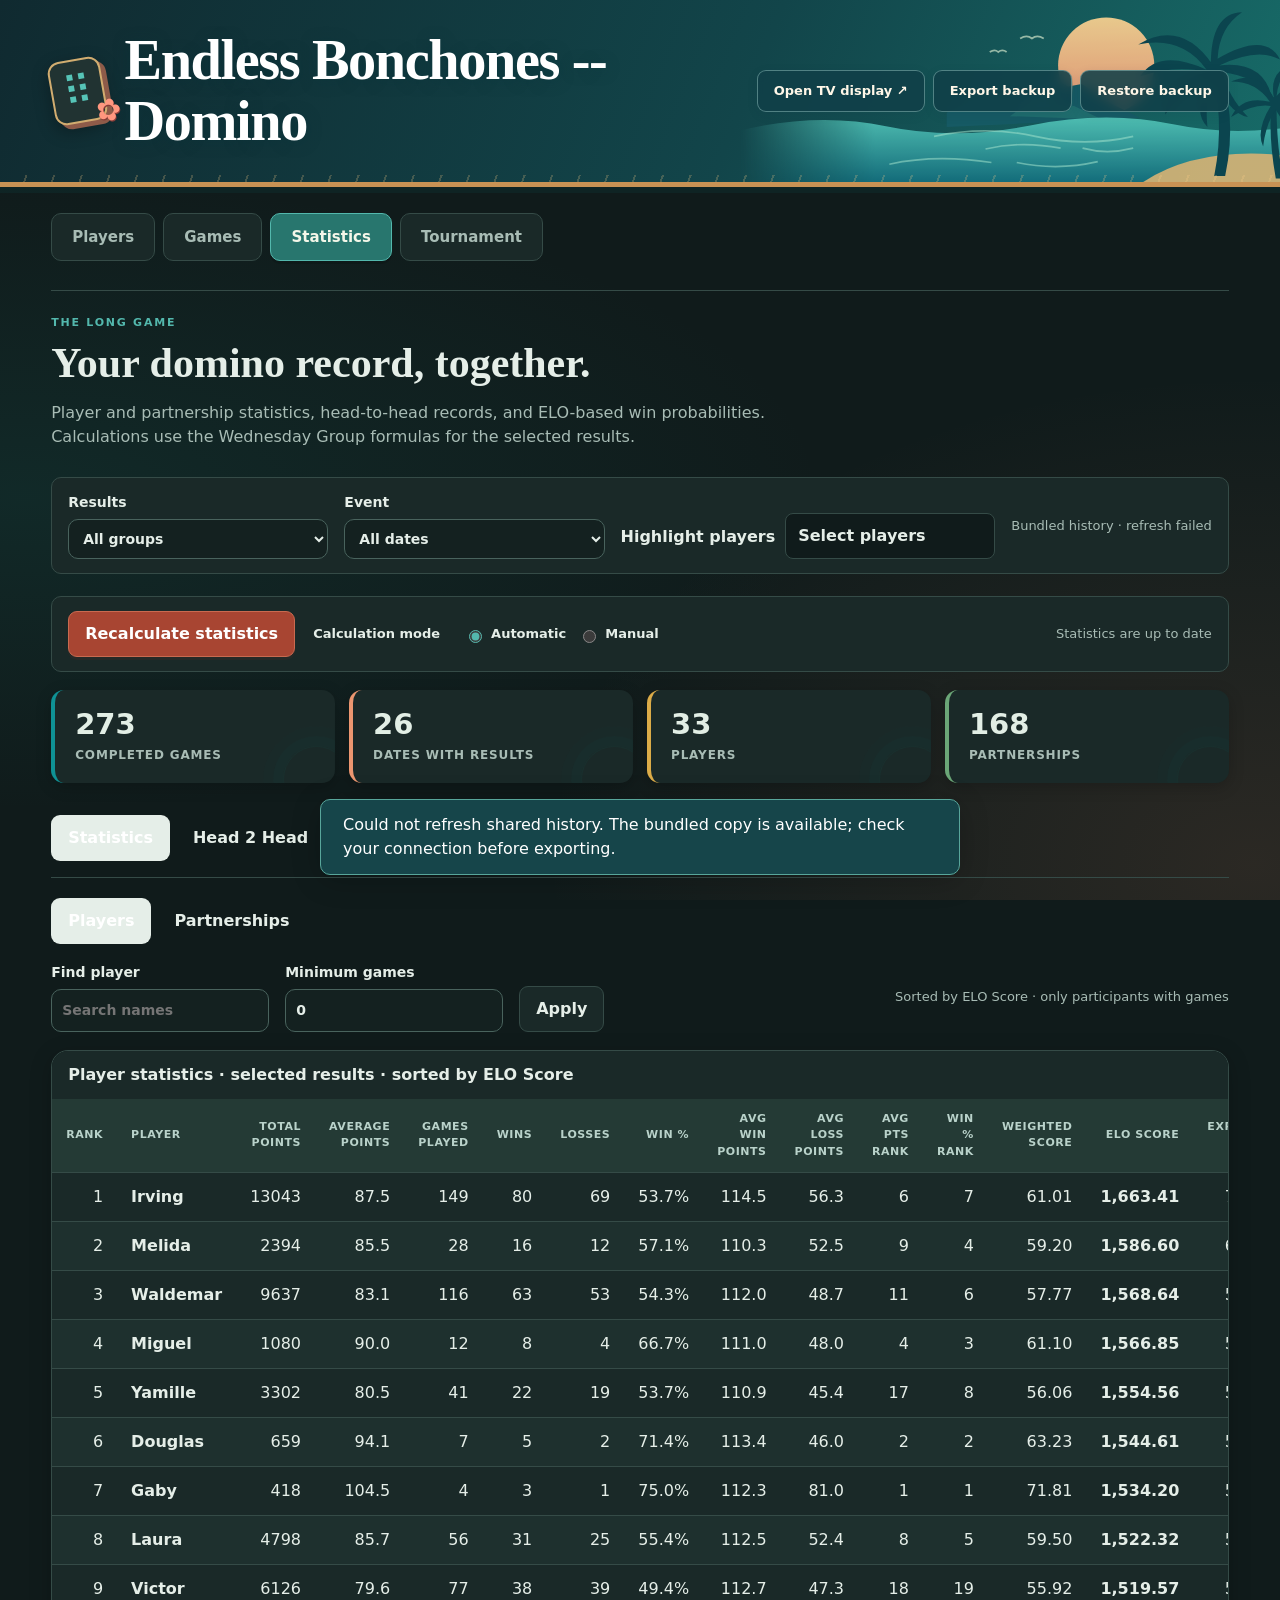
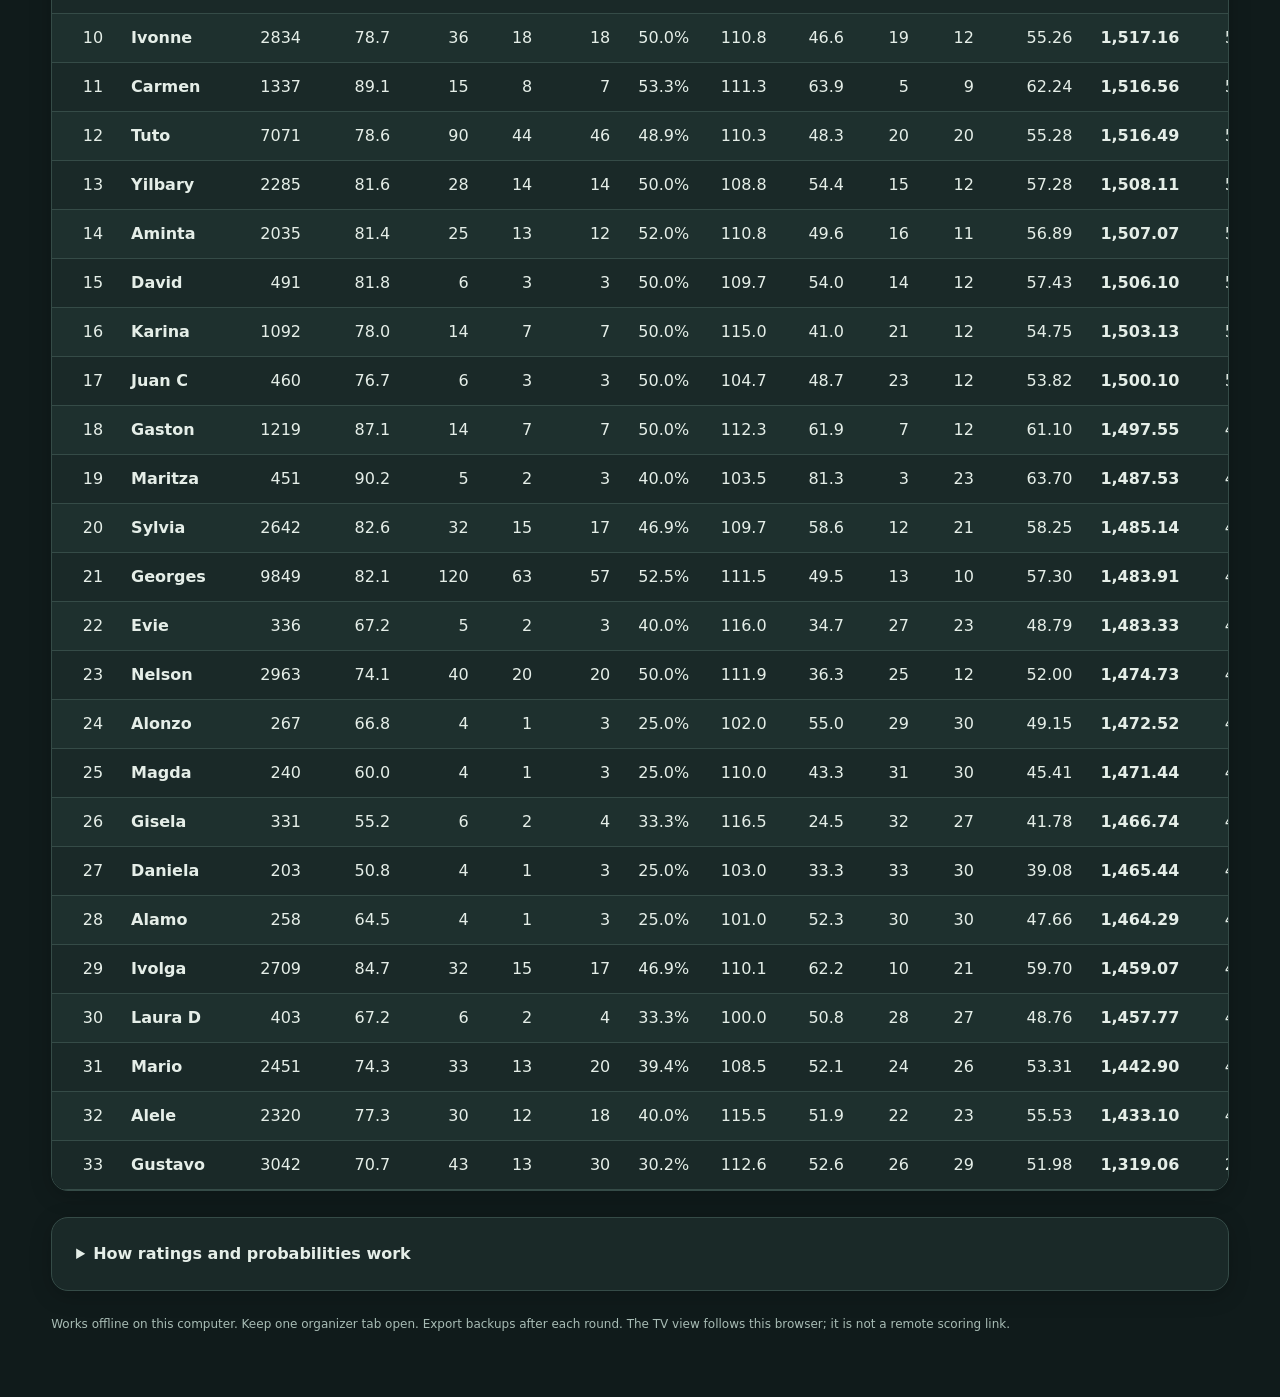
==== statistics.html @ 0bfe575f "Calculate True ELO and update formulas" ====
<!doctype html>
<html lang="en"><head><meta charset="utf-8"><meta name="viewport" content="width=device-width,initial-scale=1"><title>Endless Bonchones -- Domino · Statistics</title>
<style>
:root{--bg:#f5f3ec;--ink:#17352d;--muted:#65756d;--line:#d8dfd6;--card:#fffef9;--green:#216548;--gold:#e5bd64;--red:#a83e30}*{box-sizing:border-box}body{margin:0;background:var(--bg);color:var(--ink);font:16px/1.5 system-ui,Segoe UI,sans-serif}button,input,textarea,select{font:inherit}button{cursor:pointer;border:1px solid var(--line);border-radius:9px;padding:10px 16px;background:var(--card);color:var(--ink);font-weight:650}button:hover{border-color:var(--green);background:#eaf2e9}button:disabled{opacity:.45;cursor:not-allowed}button.primary{background:var(--green);color:white;border-color:var(--green)}button.danger{color:var(--red)}input,textarea,select{padding:10px;border:1px solid #a8b7ac;border-radius:7px;background:white;color:var(--ink)}input:focus,textarea:focus,button:focus-visible{outline:3px solid var(--gold);outline-offset:2px}input[type=number]{width:100px}label{display:block;font-size:14px;font-weight:650}label input,label textarea{display:block;margin-top:6px;width:100%}textarea{min-height:255px;resize:vertical}header{background:var(--ink);color:white;padding:24px 4vw;display:flex;align-items:center;justify-content:space-between;gap:20px}.brand{display:flex;align-items:center;gap:17px}.tile{font-size:38px;border:2px solid #e1e7db;border-radius:8px;line-height:1;padding:8px;transform:rotate(-9deg);color:var(--gold)}h1{font-family:Georgia,serif;font-size:30px;margin:0;line-height:1.15}.eyebrow{text-transform:uppercase;letter-spacing:.16em;font-size:11px;font-weight:700;color:#c2d4c6;margin:0 0 7px}header .sub{font-size:13px;color:#c2d4c6;margin:6px 0 0}.actions{display:flex;gap:8px;flex-wrap:wrap;align-items:center}header button{background:#ffffff12;color:white;border-color:#ffffff35;font-size:13px}.shell{max-width:1460px;margin:auto;padding:26px 4vw 50px}nav{display:flex;gap:6px;border-bottom:1px solid var(--line);padding-bottom:15px;margin-bottom:24px;flex-wrap:wrap}nav button{border:none;background:transparent}nav button.active{background:var(--ink);color:white}.status{font-size:12px;color:var(--muted);margin-left:auto;align-self:center}.stats{display:grid;grid-template-columns:repeat(4,1fr);gap:14px;margin-bottom:24px}.stat{border-top:3px solid var(--green);padding:14px 18px;background:var(--card);border-radius:0 0 9px 9px}.stat b{display:block;font-size:29px;line-height:1.2}.stat span{font-size:12px;color:var(--muted);text-transform:uppercase;letter-spacing:.07em}.layout{display:grid;grid-template-columns:1.25fr 1fr;gap:24px}.panel{background:var(--card);border:1px solid var(--line);padding:24px;border-radius:12px;margin-bottom:18px}h2{font:700 25px Georgia,serif;margin:0 0 10px}h3{font-size:16px;margin:0 0 12px}p{margin:8px 0 14px}.muted{color:var(--muted)}.small{font-size:13px}.notice{border-left:4px solid var(--gold);padding:13px 17px;background:#fbf2d9;border-radius:0 7px 7px 0;margin:14px 0}.fieldrow{display:flex;gap:15px;margin:16px 0}.fieldrow>*{flex:1}.grid{display:grid;grid-template-columns:repeat(3,minmax(0,1fr));gap:15px}.match{background:var(--card);border:1px solid var(--line);border-radius:12px;padding:19px}.match.done{border-top:3px solid var(--green)}.match-head{display:flex;justify-content:space-between;align-items:center;font-size:12px;text-transform:uppercase;letter-spacing:.05em;margin-bottom:16px;color:var(--muted)}.pill{border-radius:20px;padding:3px 8px;font-size:11px;background:#e9efdf;color:var(--green);font-weight:700}.team-row{display:grid;grid-template-columns:1fr 83px;gap:10px;align-items:center;margin:10px 0}.team-row input{width:83px;min-width:0;font-size:21px;text-align:center;font-weight:750}.team-row strong{font-size:16px}.match button{width:100%;margin-top:10px;padding:8px}.versus{color:var(--muted);font-size:11px;letter-spacing:.12em}.roundnav{display:flex;gap:8px;margin:0 0 18px}.roundnav button.active{background:var(--ink);color:white}.sectionbar{display:flex;gap:16px;align-items:center;justify-content:space-between;margin:22px 0 15px}.sectionbar h2{margin:0}.table-wrap{overflow:auto;border:1px solid var(--line);border-radius:10px;background:var(--card)}table{border-collapse:collapse;width:100%;font-variant-numeric:tabular-nums}th,td{padding:12px 14px;text-align:right;border-bottom:1px solid var(--line)}th{font-size:11px;text-transform:uppercase;letter-spacing:.05em;color:var(--muted);background:#eef1e8}th:nth-child(2),td:nth-child(2){text-align:left}td:nth-child(2){font-weight:650}tr.top td:first-child{color:var(--green);font-weight:800}tr.cut td{border-bottom:3px solid var(--gold)}.rank{display:inline-block;min-width:27px;text-align:center}ol,ul{padding-left:23px}.rules li{margin-bottom:10px}.foot{font-size:12px;color:var(--muted);margin-top:24px}.empty{padding:35px;text-align:center;border:1px dashed #a8b7ac;border-radius:12px}.bracket{display:grid;grid-template-columns:1fr 50px 1fr;align-items:center;gap:16px}.connector{font-size:30px;text-align:center;color:var(--green)}.champion{background:var(--ink);color:white;padding:24px;border-radius:10px;margin-top:16px}.champion .eyebrow{color:var(--gold)}#toast{position:fixed;bottom:25px;left:50%;transform:translateX(-50%);z-index:100;max-width:90vw;padding:13px 22px;background:var(--ink);color:white;border-radius:10px;box-shadow:0 5px 30px #0003}#toast:empty{display:none}dialog{border:1px solid var(--line);border-radius:15px;max-width:520px;padding:28px;background:var(--card);color:var(--ink)}dialog::backdrop{background:#10231dc9}.tv{background:#102d24;color:#f2f5e9}.tv header{background:#0a231c;padding:20px 3vw}.tv .shell{max-width:none;padding:20px 3vw}.tv .stats{margin-bottom:17px}.tv .stat,.tv .panel,.tv .match,.tv .table-wrap{background:#193c30;color:#f2f5e9;border-color:#3a5848}.tv .muted,.tv .stat span,.tv .match-head,.tv .foot{color:#b5c9b8}.tv th{background:#214333;color:#c8d9c7}.tv td{border-color:#365340;padding:9px 12px}.tv tr.top td:first-child{color:var(--gold)}.tv th{padding:9px 12px}.tv .tv-grid{display:grid;grid-template-columns:1.18fr 1fr;gap:25px}.tv .tv-board td{font-size:20px}.tv .tv-board th{font-size:11px}.tv .tv-board td:nth-child(2){font-size:21px}.tv .team-row{grid-template-columns:1fr 60px}.tv .tv-score{font-size:27px;text-align:right;color:var(--gold)}.tv .grid{grid-template-columns:repeat(2,minmax(0,1fr))}.tv .sectionbar h2{font-size:24px}.tv .match{padding:15px}.tv .match-head{margin-bottom:10px}.tv .pill{background:#34523a;color:#e5ebce}.tv .notice{background:#52451f;color:#fff0cc}.tv .roundnav button.active{background:var(--gold);color:var(--ink)}.tv-bye{margin:14px 0;font-size:14px;color:#c3d1bc}.tv .champion{border:1px solid var(--gold)}.print-only{display:none}
.tv nav{display:none}.tv .bracket{grid-template-columns:1fr 24px 1fr;gap:10px}@media(max-height:850px){.tv header{padding:12px 3vw}.tv h1{font-size:26px}.tv header .sub{display:none}.tv .shell{padding-top:10px}.tv .stat{padding:9px 14px}.tv .stat b{font-size:23px}.tv .stats{margin-bottom:8px}.tv .sectionbar{margin:10px 0}.tv .sectionbar h2{font-size:22px}.tv .tv-board td{padding:6px 10px;font-size:17px}.tv .tv-board td:nth-child(2){font-size:17px}.tv .team-row{margin:5px 0;grid-template-columns:1fr 44px}.tv .team-row strong{font-size:14px;line-height:1.3}.tv .match-head{font-size:10px;margin-bottom:7px}.tv .match{padding:12px}.tv .tv-score{font-size:22px}.tv .champion{padding:14px;margin-top:10px}.tv .champion h2{font-size:21px}.tv .champion p{margin-bottom:0}.tv .foot{margin-top:10px}}@media(max-width:1000px){.grid{grid-template-columns:repeat(2,minmax(0,1fr))}.layout{grid-template-columns:1fr}.tv .tv-grid{grid-template-columns:1fr}.tv .tv-board td{font-size:17px}}@media(max-width:600px){header{align-items:flex-start;flex-direction:column}h1{font-size:26px}.shell{padding:20px 16px}.grid,.stats{grid-template-columns:repeat(2,minmax(0,1fr))}.grid{grid-template-columns:1fr}.stat{padding:10px}.stat b{font-size:24px}.panel{padding:18px}.bracket{grid-template-columns:1fr}.connector{transform:rotate(90deg)}.fieldrow{flex-direction:column}.status{width:100%;margin:5px 0}th,td{padding:9px 7px;font-size:13px}}
@media print{@page{size:letter;margin:.5in}body{background:white;color:black;font-size:10pt}header{background:white;color:black;padding:0 0 12px;border-bottom:1px solid #aaa}header .actions,nav,.no-print,.roundnav,button,.stats,#toast,.status{display:none!important}.shell{padding:14px 0}.panel,.match,.table-wrap{border-color:#aaa;background:white;border-radius:0;padding:12px}.grid{grid-template-columns:repeat(2,1fr)}.match,.panel{break-inside:avoid}.round-print{break-before:page}.round-print:first-child{break-before:auto}.team-row input{border:0;font-size:15pt}h2{font-size:18pt}.eyebrow,header .sub{color:#333}.tile{display:none}.layout{display:block}.print-only{display:block}.foot{font-size:8pt}.notice{background:white;border-color:#999}.bracket{grid-template-columns:1fr 25px 1fr}.champion{color:black;background:white;border:1px solid #aaa}th{background:#eee}th,td{padding:7px}#main> .panel{margin:0}.rules li{margin-bottom:8px}}
/* Self-contained island palette and original vector scenery. */
:root{--bg:#faf2df;--ink:#153f45;--muted:#526f6d;--line:#dfdfc8;--card:#fffdf5;--green:#087d80;--gold:#ffc467;--red:#b24035}
body{background-color:var(--bg);background-image:radial-gradient(ellipse at 2% 55%,#cdebe580,transparent 45%),radial-gradient(ellipse at 98% 96%,#f4b88f50,transparent 40%);background-attachment:fixed}
header{position:relative;isolation:isolate;overflow:hidden;background:linear-gradient(112deg,#103f49 0%,#11676f 58%,#1e9593 100%);border-bottom:5px solid #f0b66c;box-shadow:0 6px 0 #087d8018;padding-top:30px;padding-bottom:30px}
header:after{content:"";position:absolute;bottom:0;left:0;right:0;height:7px;background:repeating-linear-gradient(110deg,transparent 0 24px,#ffcf8838 24px 26px);z-index:-1}
.island-art{position:absolute;width:540px;height:100%;right:0;top:0;z-index:-1;pointer-events:none;opacity:.9;mask-image:linear-gradient(to right,transparent,#000 25%)}
.brand{gap:20px}.brand h1{font-family:Georgia,serif;letter-spacing:-.025em;text-shadow:0 2px 15px #06323966;font-size:35px}.brand .eyebrow{color:#ffdc97;letter-spacing:.22em;font-size:10px}.brand .sub{color:#d5f2e7}
.tile{position:relative;color:#087d80;border-color:#ffecd1;background:#fff5d9;box-shadow:5px 5px 0 #ef9767,0 6px 18px #092c4330;font-size:40px;padding:10px;border-radius:12px;transform:rotate(-10deg)}
.tile:after{content:"✿";position:absolute;right:-15px;bottom:-9px;color:#ff977f;font-size:30px;text-shadow:1px 1px #873c38;transform:rotate(18deg)}
header button{background:#103f49df;border-color:#b4e4dd66;box-shadow:0 3px 12px #052b3a14;color:#fff7e8;backdrop-filter:blur(6px)}header button:hover{background:#fff0cf;color:#174e55;border-color:#fff0cf}
nav{border-bottom:1px solid #bdcfc1}nav button{border-radius:25px;padding:10px 19px;color:#3a6565}nav button.active{background:#087d80;box-shadow:0 3px 0 #07666a20}nav button:hover{background:#d9eee3}
button{transition:background .15s,border-color .15s,box-shadow .15s}button.primary{background:#a84532;border-color:#a84532;box-shadow:0 3px 0 #83342520}button.primary:hover{background:#883524;border-color:#883524}button:hover{background:#e4f3e9;border-color:#128488}button:focus-visible,input:focus,textarea:focus{outline-color:#f4ad50}
.panel,.match,.table-wrap{background:#fffdf7;border-color:#d9e1cd;box-shadow:0 5px 22px #376d6310;border-radius:17px}.panel h2,.sectionbar h2{color:#164e55}.panel h3{color:#205c60}
.stat{position:relative;overflow:hidden;border-top:0;border-left:4px solid #0f9295;border-radius:13px;background:#fffdf6;box-shadow:0 4px 16px #2967640d;padding:17px 20px}.stat:after{content:"";position:absolute;width:65px;height:65px;border:1px solid #157e7814;border-radius:50%;right:-15px;bottom:-30px;box-shadow:0 0 0 10px #157e7808,0 0 0 20px #157e7805}.stat:nth-child(2){border-left-color:#ec9670}.stat:nth-child(3){border-left-color:#dcac48}.stat:nth-child(4){border-left-color:#6ba677}.stat b{color:#105e65}.stat span{color:#526f6d;font-weight:650}
input,textarea,select{border-color:#b6cfc1;background:#fffffc;border-radius:10px}input:disabled{background:#f1f3e9}.notice{background:#fff0cc;border-left-color:#e8a345;color:#604d27;border-radius:0 12px 12px 0}.notice button{background:#fffaf0}
.layout aside .panel:first-child{position:relative;overflow:hidden;background:linear-gradient(145deg,#e4f1df 0%,#f4f5df 70%);border-color:#c5dcc8}.layout aside .panel:first-child:after{content:"";position:absolute;right:-23px;top:0;width:105px;height:105px;background:repeating-conic-gradient(from 25deg at 100% 0%,#3e967329 0deg 6deg,transparent 6deg 14deg);border-bottom-left-radius:100%;pointer-events:none}.layout aside .panel:first-child .eyebrow{letter-spacing:.2em}.layout aside .panel:first-child ul{list-style:none;padding:0}.layout aside .panel:first-child li{position:relative;padding-left:23px;margin:10px 0}.layout aside .panel:first-child li:before{content:"✦";position:absolute;left:0;color:#a96132;font-size:13px}
th{background:#e2efe3;color:#39615f}td{border-color:#e4e7d7}tbody tr:nth-child(even){background:#f5f7ec}tr.top .rank{background:#d6ece0;border-radius:50%;padding:2px 4px;color:#12696d}tr.cut td{border-bottom-color:#dc9862}.pill{background:#e2eed8;color:#396640}.match.done{border-top:3px solid #22a4a0}.roundnav button.active{background:#087d80}.team-row input{color:#135f66;background:#f5faf4}.versus{color:#8c755b}.champion{background:linear-gradient(120deg,#105762,#0d7778);border:1px solid #f3be72;box-shadow:0 4px 20px #176f6620}.champion h2{color:#fff4d9}.champion .muted{color:#d4f1e5}
dialog{background:#fff9eb;box-shadow:0 15px 70px #07373e66}dialog::backdrop{background:#09383fcc}#toast{background:#104e57;border:1px solid #8fc6bb}.empty{background:#e7f0df66;border-color:#8ebcb2}
.tv{--ink:#f3f7e8;--muted:#b9dbd4;--gold:#ffca7d;background:radial-gradient(ellipse at 85% 0%,#116f7240,transparent 55%),linear-gradient(145deg,#092b3e,#073e48 62%,#095251);color:#f6f8e8}
.tv header{background:linear-gradient(105deg,#092d42,#0c5864 65%,#177c81);border-bottom:3px solid #e9a96a;box-shadow:none}.tv .island-art{width:490px;opacity:.8}.tv .brand h1{color:#fff1cd}.tv .tile{font-size:34px;padding:8px}.tv .tile:after{font-size:25px;right:-12px;bottom:-7px}
.tv .stat,.tv .panel,.tv .match,.tv .table-wrap{background:#104958;color:#f6f5df;border-color:#38727a;box-shadow:0 6px 20px #031e2b19}.tv .stat{border-left-color:#49c4bd}.tv .stat:nth-child(2){border-left-color:#ffab80}.tv .stat:nth-child(3){border-left-color:#ffce76}.tv .stat:nth-child(4){border-left-color:#97c88b}.tv .stat b{color:#fff2d2}.tv .stat span,.tv .muted,.tv .match-head,.tv .foot,.tv-bye{color:#b9dbd4}.tv .sectionbar h2,.tv .panel h2,.tv .panel h3{color:#ffebc3}.tv .panel{background:linear-gradient(145deg,#155568,#104953)}
.tv th{background:#126275;color:#d5efe3}.tv td{border-color:#2b6570}.tv tbody tr:nth-child(even){background:#0d424f}.tv tr.top .rank{background:#f3bd6a;color:#123e49}.tv tr.cut td{border-bottom-color:#f4bd78}.tv .tv-score{color:#ffca7d}.tv .pill{background:#2a6965;color:#e1f5c9}.tv .versus{color:#a4cfcd}.tv .match.done{border-top-color:#42bdb7}.tv .champion{background:linear-gradient(110deg,#1d6973,#18505f);border-color:#efb967}.tv .champion h2{color:#fff0c9}.tv .connector{color:#6dd6c9}.tv .notice{background:#65512b;color:#fff1ca}.tv .empty{background:#104451;border-color:#619393}.tv .empty h2,.tv .empty h3{color:#ffe4b2}
@media(max-height:850px){.tv header{padding-top:11px;padding-bottom:11px}.tv .brand h1{font-size:26px}.tv .tile{font-size:28px;padding:7px}.tv .stat{padding:8px 14px}}
@media(max-width:600px){.brand h1{font-size:28px}.island-art{width:100%;opacity:.5}header{padding-top:23px;padding-bottom:23px}.brand .eyebrow{letter-spacing:.12em}.tile{font-size:30px;padding:8px}.stat{padding:12px}.tv .island-art{width:100%}}
@media(prefers-reduced-motion:reduce){button{transition:none}}
.brand{flex:1;min-width:0}.brand>div:last-child{min-width:0}.brand h1,.tv .brand h1{font-size:clamp(36px,4.4vw,64px);line-height:1.08;overflow-wrap:break-word}header>.actions{flex-shrink:0}
@media(max-width:600px){.brand h1,.tv .brand h1{font-size:36px}.brand{gap:16px}}
@media print{.brand h1,.tv .brand h1{font-size:28px}}
@media print{.island-art,header:after,.tile:after,.stat:after,.layout aside .panel:first-child:after{display:none!important}body,header,.panel,.match,.champion,.layout aside .panel:first-child{background:white!important;box-shadow:none!important;color:black!important}h1,h2,h3,.panel h2,.panel h3{color:black!important;text-shadow:none!important}.brand .eyebrow,.brand .sub{color:#333!important}.notice{background:white!important;color:black!important}tbody tr:nth-child(even){background:white!important}}

.roundnav{flex-wrap:wrap}

.bracket-round{display:grid;gap:15px;min-width:0}.bracket>div{min-width:0}.team-row strong{overflow-wrap:anywhere}
.bracket.three-rounds{grid-template-columns:minmax(0,1fr) 24px minmax(0,1fr) 24px minmax(0,1fr);gap:12px}
.tv .tv-grid.playoff-display{grid-template-columns:1fr}.tv .playoff-display .bracket{align-items:center}
@media(max-width:900px){.bracket.three-rounds{grid-template-columns:1fr}.bracket.three-rounds>.connector{transform:rotate(90deg)}}
@media print{.bracket.three-rounds{grid-template-columns:minmax(0,1fr) 15px minmax(0,1fr) 15px minmax(0,1fr);gap:6px}.bracket.three-rounds>.connector{transform:none}.bracket.three-rounds .match{padding:8px}.bracket.three-rounds .team-row{grid-template-columns:1fr 42px;gap:4px}.bracket.three-rounds input{width:42px;font-size:12pt}.bracket.three-rounds strong{font-size:10pt}.bracket.three-rounds .empty{padding:12px}}

.tv .three-rounds .match{padding:12px}.tv .three-rounds .match-head{margin-bottom:8px}.tv .three-rounds .team-row{margin:6px 0}.tv .three-rounds .team-row strong{font-size:18px}.tv .three-rounds .versus{display:none}.tv .three-rounds .tv-score{font-size:24px}.tv .three-rounds .champion{padding:16px}.tv .three-rounds .champion h2{font-size:24px}
@media(max-height:850px){.tv .three-rounds .bracket-round{gap:8px}.tv .three-rounds .match{padding:8px}.tv .three-rounds .match-head{margin-bottom:4px}.tv .three-rounds .team-row{margin:3px 0}.tv .three-rounds .team-row strong{font-size:16px}.tv .three-rounds .tv-score{font-size:22px}.tv .shell{padding-bottom:12px}}
@media(max-height:850px){.tv .three-rounds .tv-score{line-height:1.15}.tv .three-rounds .team-row{min-height:25px}.tv .brand h1{font-size:42px}}

.tv .tv-grid.registration-display{grid-template-columns:1fr 1.15fr;align-items:start}.tv .registration-display>section{min-width:0}
.tv .tv-registration{font-size:28px;line-height:1.4}.tv .tv-registration h3{font-size:28px;margin-top:24px}.tv .tv-registration li{margin:12px 0}.tv .tv-registration ul{margin-bottom:0}
.tv-roster{display:grid;grid-template-columns:repeat(var(--roster-columns),minmax(0,1fr));grid-template-rows:repeat(var(--roster-rows),auto);grid-auto-flow:column;gap:8px 16px;list-style:none;padding:0;margin:0}
.tv-roster li{font-size:26px;font-weight:650;line-height:1.3;padding:7px 12px;background:#104958;border:1px solid #38727a;border-radius:9px;overflow-wrap:anywhere}
@media(max-height:850px){.tv .tv-registration{font-size:24px;padding:20px}.tv .tv-registration h3{font-size:24px;margin-top:16px}.tv .tv-registration li{margin:8px 0}.tv-roster{gap:4px 10px}.tv-roster li{font-size:20px;padding:2px 8px}}
@media(max-width:1000px){.tv .tv-grid.registration-display{grid-template-columns:1fr}}

/* TV content is measured and scaled to the current display, including fullscreen. */
body.tv{height:100vh;overflow:hidden}
.tv #tvStage{position:absolute;left:0;top:0;display:flow-root;transform-origin:top left}
.tv #tvStage .table-wrap{overflow:visible}.tv #tvStage td:nth-child(2){overflow-wrap:anywhere}
@media print{body.tv{height:auto;overflow:visible}.tv #tvStage{position:static;width:auto!important;transform:none!important}}
.tv .tv-bye{font-size:28px;font-weight:650;line-height:1.4;color:#fff2d2;overflow-wrap:anywhere}@media(max-height:850px){.tv .tv-bye{font-size:24px}}

.tv-all-standings{display:grid;grid-template-columns:repeat(var(--standings-columns),minmax(0,1fr));gap:22px;align-items:start}
.tv-all-standings .table-wrap{min-width:0}.tv .tv-all-standings th,.tv .tv-all-standings td{padding:8px}
@media(max-height:850px){.tv-all-standings{gap:14px}.tv .tv-all-standings th,.tv .tv-all-standings td{padding:6px}}
.bye-controls summary{cursor:pointer;font-weight:700}
.bye-controls select{display:block;margin-top:6px;width:100%;min-width:0}
.bye-controls .fieldrow{flex-wrap:wrap}
.bye-controls .fieldrow>label{min-width:200px}
.bye-controls select:focus-visible{outline:3px solid var(--gold);outline-offset:2px}

/* Default dark theme for the organizer and statistics views. */
:root{color-scheme:dark;--bg:#101b1b;--ink:#e5eee8;--muted:#a8bcb5;--line:#354b47;--card:#1a2928;--green:#53b8ad;--gold:#f4c879;--red:#ff8e80}
body{background-color:var(--bg);background-image:radial-gradient(ellipse at 2% 55%,#18776f28,transparent 45%),radial-gradient(ellipse at 98% 96%,#bd725328,transparent 40%)}
header{background:linear-gradient(112deg,#102a30 0%,#12454a 58%,#176b68 100%);border-bottom-color:#c89254}
.tile{color:#56c4b7;background:#213332;border-color:#d2ad70;box-shadow:5px 5px 0 #8e5b49,0 6px 18px #0005}
nav{border-color:var(--line)}nav button{color:#b8d4ce}nav button:hover{background:#24423e;color:#f0f5e9}
button:hover{background:#29423d;border-color:#59b8aa}button.primary{background:#a84532;border-color:#c96a50}button.primary:hover{background:#c25b43}
.panel,.match,.table-wrap{background:#1a2928;border-color:#354b47;box-shadow:0 5px 22px #0003}.panel h2,.sectionbar h2,.panel h3{color:#d6ebe0}
.stat{background:#1a2928;box-shadow:0 4px 16px #0003}.stat b{color:#e2eee5}.stat span{color:#a8bcb5}
input,textarea,select{color:#e5eee8;background:#142120;border-color:#49635d}input:disabled{background:#253330}.team-row input{color:#b8ece1;background:#142120}
.notice{background:#3b3425;color:#f0dfbb}.notice button{background:#2b3027}
.layout aside .panel:first-child{background:linear-gradient(145deg,#203a31 0%,#29392f 70%);border-color:#49644f}
th{background:#243a35;color:#b9d2ca}td{border-color:#354b47}tbody tr:nth-child(even){background:#1e302e}tr.top .rank{background:#285248;color:#a8e2d2}.pill{background:#29463a;color:#c9e8bd}
.versus{color:#c4ab87}.champion{background:linear-gradient(120deg,#164b52,#145b59);border-color:#c99a5a}.champion h2{color:#fff0d2}
dialog{background:#1a2928;color:#e5eee8;box-shadow:0 15px 70px #0009}#toast{background:#16454a;border-color:#58a69b}.empty{background:#1c302d;border-color:#52766d}
.history-tabs button.active{background:#284b46}.prediction-result{background:#223531}nav a:hover{background:#24423e}
@media print{:root{color-scheme:light}body{background:white!important;background-image:none!important}input,textarea,select{color:black;background:white}}
.module-nav{display:flex;gap:8px;margin:0 0 14px;padding:0;border:0;flex-wrap:wrap}
.module-nav button{border:1px solid var(--line);border-radius:10px;padding:12px 20px;background:var(--card);color:var(--muted);font-size:15px;font-weight:700}
.module-nav button:hover{background:#29423d;color:#f0f5e9;border-color:#59b8aa}
.module-nav button.active{background:#28766e;color:#f4f7e9;border-color:#53b8ad;box-shadow:0 3px 0 #0002}
.module-nav button.active:hover{background:#348b80}

.player-directory-wrap{overflow:auto}.player-directory-table{min-width:980px}.player-directory-table th,.player-directory-table td{text-align:left;vertical-align:middle}.player-directory-table td{padding:8px}.player-directory-table input,.player-directory-table select{width:100%;min-width:80px}.player-directory-table td:first-child input{width:70px;min-width:60px;text-align:center}.player-directory-table td:last-child{white-space:nowrap}.player-delete:disabled{opacity:.5}
.date-add-grid{display:grid;grid-template-columns:minmax(180px,1fr) minmax(190px,1fr) minmax(240px,2fr) auto;gap:12px;align-items:end}.date-list{display:grid;gap:12px}.date-event{background:var(--card);border:1px solid var(--line);border-radius:12px;overflow:hidden}.date-event>summary{cursor:pointer;padding:17px 20px;font-weight:750;display:flex;align-items:center;justify-content:space-between;gap:14px;list-style:none}.date-event>summary::-webkit-details-marker{display:none}.date-event>summary::after{content:'＋';color:var(--gold);font-size:20px}.date-event[open]>summary::after{content:'−'}.date-event-summary-meta{font-size:13px;font-weight:500;color:var(--muted)}.date-event-body{padding:0 20px 20px;border-top:1px solid var(--line)}.date-metadata{display:grid;grid-template-columns:minmax(160px,1fr) minmax(190px,1fr) minmax(200px,2fr) auto;gap:12px;align-items:end;padding:15px 0}.date-games{display:grid;gap:9px}.date-game{display:grid;grid-template-columns:48px minmax(150px,1fr) minmax(150px,1fr) 90px;gap:12px;align-items:center;padding:11px 0;border-top:1px solid var(--line)}.date-game-number{font-size:12px;color:var(--muted);font-weight:750}.date-team{display:grid;grid-template-columns:minmax(0,1fr) minmax(0,1fr) 75px;gap:7px;align-items:center}.date-team select{min-width:0;width:100%;padding:8px}.date-team input{width:75px;min-width:0;text-align:center;padding:8px;font-weight:750}.date-game .danger{padding:7px 10px}.date-actions{display:flex;justify-content:flex-end;margin-top:12px}.date-description{min-width:180px}.date-summary-label{flex:1}.date-summary-meta{white-space:nowrap}@media(max-width:850px){.date-add-grid,.date-metadata{grid-template-columns:1fr 1fr}.date-game{grid-template-columns:32px 1fr 1fr}.date-game>.danger{grid-column:2 / -1;justify-self:end}}@media(max-width:560px){.date-add-grid,.date-metadata{grid-template-columns:1fr}.date-game{grid-template-columns:25px minmax(0,1fr)}.date-game-number{grid-row:1 / 3}.date-game .date-team{grid-column:2}.date-game>.danger{grid-column:2}}

.roster-count{display:flex;flex-direction:column;justify-content:center;min-width:180px}.tournament-roster{border:1px solid var(--line);border-radius:10px;padding:14px;margin:12px 0}.tournament-roster legend{font-weight:700;padding:0 6px}.tournament-roster-list{display:grid;grid-template-columns:repeat(3,minmax(0,1fr));gap:4px 12px;max-height:340px;overflow:auto}.tournament-roster-list label{display:flex;align-items:center;gap:8px;padding:5px 2px;font-weight:500}.tournament-roster-list input[type=checkbox]{width:auto;min-width:0;margin:0;accent-color:var(--green)}@media(max-width:700px){.tournament-roster-list{grid-template-columns:repeat(2,minmax(0,1fr))}}

.history-player-selector{display:grid;grid-template-columns:150px minmax(220px,320px) 1fr;gap:12px;align-items:center;margin:8px 0 20px;padding:14px 16px;background:var(--card);border:1px solid var(--line);border-radius:10px}.history-player-selector>label{font-weight:700}.history-player-selector details{position:relative}.history-player-selector summary{list-style:none;cursor:pointer;padding:10px 12px;border:1px solid var(--line);border-radius:8px;background:var(--bg);font-weight:650}.history-player-selector summary::-webkit-details-marker{display:none}.history-player-options{position:absolute;z-index:8;top:calc(100% + 5px);left:0;display:grid;grid-template-columns:repeat(2,minmax(130px,1fr));gap:3px;max-height:280px;min-width:300px;overflow:auto;padding:10px;background:var(--card);border:1px solid var(--line);border-radius:9px;box-shadow:0 8px 24px #0008}.history-player-options label{display:flex;align-items:center;gap:7px;padding:5px;border-radius:5px}.history-player-options label:hover{background:#284b46}.history-player-options input{width:auto;margin:0}.history-player-selector #clearPlayerHighlights{margin-top:7px}.matrix-selected,.stats-matrix td.matrix-selected,.stats-matrix th.matrix-selected{background:#6b5a24!important;color:#fff4c4!important;box-shadow:inset 0 0 0 1px #e3c65d}#historyContent tr.matrix-selected td{background:#493f23;color:#fff4c4}@media(max-width:650px){.history-player-selector{grid-template-columns:1fr}.history-player-options{min-width:min(300px,85vw)}}

.history-overarching-filters{display:flex;align-items:end;gap:16px;flex-wrap:wrap;margin:14px 0 22px;padding:14px 16px;background:var(--card);border:1px solid var(--line);border-radius:10px}.history-overarching-filters>label{flex:1 1 190px;min-width:170px}.history-overarching-filters select{display:block;width:100%;margin-top:6px}.history-player-selector{display:flex;align-items:end;gap:10px;margin:0;padding:0;border:0;background:transparent}.history-filter-label{font-weight:700;white-space:nowrap;padding-bottom:10px}.history-player-selector details{width:210px}.history-overarching-filters>span{align-self:center;margin-left:auto}.history-player-selector .history-player-options{min-width:300px}@media(max-width:650px){.history-overarching-filters{align-items:stretch}.history-overarching-filters>label,.history-player-selector{flex-basis:100%}.history-player-selector{display:grid;grid-template-columns:1fr}.history-filter-label{padding:0}.history-player-selector details{width:100%}.history-overarching-filters>span{width:100%;margin:0}}

.player-directory-table{min-width:1080px}.player-directory-table td:nth-child(4){text-align:center}.player-directory-table input[type=checkbox]{width:auto;min-width:0;margin:auto;transform:scale(1.15)}

.history-heading{margin:10px 0 28px;max-width:760px}.history-heading .eyebrow,.history-method .eyebrow{color:var(--green)}.history-heading h2{font-size:clamp(29px,4vw,42px);line-height:1.15;margin-bottom:14px}.history-tools{display:flex;gap:16px;align-items:end;flex-wrap:wrap;margin:18px 0}.history-tools label{min-width:150px}.history-tools select,.history-tools input{display:block;margin-top:6px;max-width:100%;width:100%}.history-tools>span{align-self:center;margin-left:auto}.history-tabs{display:flex;gap:6px;flex-wrap:wrap;border-bottom:1px solid var(--line);padding:8px 0 16px;margin-bottom:20px}.history-tabs button{background:transparent;border-color:transparent}.history-tabs button.active{background:var(--ink);color:white}.history-method{margin-top:26px}.history-method summary,details.panel>summary{cursor:pointer;font-weight:650}.history-method p{font-size:14px;max-width:1000px;margin-top:16px}#historyContent caption{text-align:left;padding:12px 16px;font-weight:650;background:var(--card)}#historyContent td{white-space:nowrap}#historyContent select{display:block;margin-top:7px;width:100%}#historyContent .eyebrow{color:var(--green)}.history-space{margin:18px 0}.prediction-teams{display:grid;grid-template-columns:1fr 1fr;gap:24px;margin:24px 0}.prediction-teams fieldset{border:1px solid var(--line);border-radius:10px;padding:18px}.prediction-teams legend{font-weight:700}.prediction-teams label+label{margin-top:16px}.prediction-result{background:#edf2e7;padding:24px;border-radius:10px;text-align:center}.probability-numbers{display:flex;align-items:center;justify-content:space-between;gap:16px}.probability-numbers strong{font-size:36px}.probability-bar{height:16px;background:var(--gold);border-radius:12px;overflow:hidden;margin:18px 0}.probability-bar span{display:block;height:100%;background:var(--green)}.match-probability{padding-top:12px;border-top:1px solid var(--line);margin-top:16px}nav a{display:inline-flex;align-items:center;color:var(--green);font-weight:650;padding:10px 16px;text-decoration:none;border-radius:9px}nav a:hover{background:#eaf2e9}@media(max-width:650px){.prediction-teams{grid-template-columns:1fr;gap:12px}.history-tools{align-items:stretch}.history-tools label{flex:1;min-width:130px}.history-tools>span{width:100%;margin:0}.probability-numbers{flex-wrap:wrap}.probability-numbers strong{font-size:28px}.history-tabs button{padding:9px 12px}.history-tabs{gap:2px}#historyContent .stats{grid-template-columns:repeat(2,1fr)}}

.history-subtabs{border:0;padding:0;margin:8px 0 12px}.stats-matrix-wrap{max-height:72vh;overflow:auto}.stats-matrix{width:max-content;min-width:100%;font-variant-numeric:tabular-nums}.stats-matrix th,.stats-matrix td{text-align:center;white-space:nowrap;padding:9px 11px}.stats-matrix thead th{position:sticky;top:0;z-index:2}.stats-matrix th:first-child{position:sticky;left:0;z-index:3;text-align:left;background:#243a35}.stats-matrix tbody th:first-child{background:#1a2928}.stats-matrix .matrix-diagonal{color:var(--muted);background:#172624}.stats-matrix .matrix-empty{color:#74837d}

.history-calc-controls{display:flex;align-items:center;gap:16px;flex-wrap:wrap;padding:14px 16px;margin:12px 0 18px;background:var(--card);border:1px solid var(--line);border-radius:10px}.history-calc-controls fieldset{display:flex;align-items:center;gap:12px;border:0;margin:0;padding:0}.history-calc-controls legend{float:left;margin-right:10px;font-size:13px;font-weight:650}.history-calc-controls label{display:flex;align-items:center;gap:6px;font-size:13px}.history-calc-controls input[type=radio]{accent-color:var(--green)}.history-calc-controls .small{margin-left:auto}

</style></head><body><header><svg class="island-art" viewBox="0 0 640 220" preserveAspectRatio="xMaxYMid slice" aria-hidden="true" xmlns="http://www.w3.org/2000/svg">
 <defs>
  <linearGradient id="sunset" x2="0" y2="1"><stop stop-color="#ffd592"/><stop offset="1" stop-color="#f39775"/></linearGradient>
  <linearGradient id="lagoon" x2="0" y2="1"><stop stop-color="#54c7ba"/><stop offset="1" stop-color="#126d7d"/></linearGradient>
 </defs>
 <circle cx="434" cy="80" r="57" fill="url(#sunset)"/>
 <path d="M245 136 282 116 312 122 342 108 365 91 389 105 405 102 444 127 474 142 245 153Z" fill="#175b66"/>
 <path d="M320 140 356 113 367 97 374 126 396 128 429 144Z" fill="#216f70"/>
 <path d="M0 157Q92 135 173 152T344 151T515 150T690 146V220H0Z" fill="url(#lagoon)"/>
 <g fill="none" stroke="#b0f1d8" stroke-width="2" opacity=".55"><path d="M230 164q61-13 120 0t116 0"/><path d="M291 179q42-10 89-1m26 0q29 8 60 0"/><path d="M177 197q55-12 121-2m30 0q48 10 96-1"/></g>
 <path d="M475 220q63-43 165-34v34Z" fill="#d9b678"/>
 <g fill="#0a424d">
  <path d="M562 211q14-70-6-135l8-3q27 64 11 138Z"/>
  <path d="M560 79q-37-54-88-24 52-11 81 30-56-26-79 8 44-15 79-5-50 13-49 50 20-29 53-43-22 39-3 58-4-38 10-61 13 44 38 49-24-25-30-53 38 5 58 28-11-42-62-36 46-22 72-7-17-34-74-1 2-37 29-55-37 1-37 62Z"/>
  <path d="M635 214q-10-56-4-96l5-2q-1 56 8 98Z"/>
  <path d="M633 119q-18-35-51-20 30 0 46 24-33-8-46 18 27-16 47-13-18 29-9 48 3-26 15-44 14 27 34 28-18-14-24-33 31 4 44 16-12-28-49-23 24-19 43-13-22-17-47 9 2-23 20-38-30 9-23 41Z"/>
 </g>
 <g fill="none" stroke="#e2f2d4" stroke-width="2" opacity=".7"><path d="M332 48q8-5 14 0 6-5 14 0"/><path d="M296 64q6-4 10 0 5-4 10 0"/></g>
</svg>
<div class="brand"><div class="tile" aria-hidden="true">⠿</div><div><h1 id="eventTitle">Endless Bonchones -- Domino</h1></div></div><div class="actions" id="headerActions"></div></header><div class="shell"><nav id="moduleNav" class="module-nav" aria-label="Application modules"></nav><nav id="nav" aria-label="Tournament sections"></nav><main id="main"></main><p class="foot" id="footer"></p></div><div id="toast" role="status" aria-live="polite"></div><dialog id="confirmDialog"><h2 id="dialogTitle"></h2><p id="dialogBody"></p><div class="actions"><button id="dialogCancel">Cancel</button><button id="dialogOK" class="primary">Continue</button></div></dialog>
<script id="playerDirectorySeed" type="application/json">[{"id": 1, "firstName": "Alamo", "gender": "M", "fullName": "", "description": "", "image": "", "showInStatistics": true}, {"id": 2, "firstName": "Alele", "gender": "F", "fullName": "", "description": "", "image": "", "showInStatistics": true}, {"id": 3, "firstName": "Alonzo", "gender": "M", "fullName": "", "description": "", "image": "", "showInStatistics": true}, {"id": 4, "firstName": "Aminta", "gender": "F", "fullName": "", "description": "", "image": "", "showInStatistics": true}, {"id": 5, "firstName": "Carmen", "gender": "F", "fullName": "", "description": "", "image": "", "showInStatistics": true}, {"id": 6, "firstName": "Daniela", "gender": "F", "fullName": "", "description": "", "image": "", "showInStatistics": true}, {"id": 7, "firstName": "David", "gender": "M", "fullName": "", "description": "", "image": "", "showInStatistics": true}, {"id": 8, "firstName": "Douglas", "gender": "M", "fullName": "", "description": "", "image": "", "showInStatistics": true}, {"id": 9, "firstName": "Evie", "gender": "F", "fullName": "", "description": "", "image": "", "showInStatistics": true}, {"id": 10, "firstName": "Gaby", "gender": "F", "fullName": "", "description": "", "image": "", "showInStatistics": true}, {"id": 11, "firstName": "Gaston", "gender": "M", "fullName": "", "description": "", "image": "", "showInStatistics": true}, {"id": 12, "firstName": "Georges", "gender": "M", "fullName": "", "description": "", "image": "", "showInStatistics": true}, {"id": 13, "firstName": "Gisela", "gender": "F", "fullName": "", "description": "", "image": "", "showInStatistics": true}, {"id": 14, "firstName": "Gustavo", "gender": "M", "fullName": "", "description": "", "image": "", "showInStatistics": true}, {"id": 15, "firstName": "Irving", "gender": "M", "fullName": "", "description": "", "image": "", "showInStatistics": true}, {"id": 16, "firstName": "Ivolga", "gender": "F", "fullName": "", "description": "", "image": "", "showInStatistics": true}, {"id": 17, "firstName": "Ivonne", "gender": "F", "fullName": "", "description": "", "image": "", "showInStatistics": true}, {"id": 18, "firstName": "Karina", "gender": "F", "fullName": "", "description": "", "image": "", "showInStatistics": true}, {"id": 19, "firstName": "Laura", "gender": "F", "fullName": "", "description": "", "image": "", "showInStatistics": true}, {"id": 20, "firstName": "Laura D", "gender": "F", "fullName": "", "description": "", "image": "", "showInStatistics": true}, {"id": 21, "firstName": "Magda", "gender": "F", "fullName": "", "description": "", "image": "", "showInStatistics": true}, {"id": 22, "firstName": "Mario", "gender": "M", "fullName": "", "description": "", "image": "", "showInStatistics": true}, {"id": 23, "firstName": "Maritza", "gender": "F", "fullName": "", "description": "", "image": "", "showInStatistics": true}, {"id": 24, "firstName": "Melida", "gender": "F", "fullName": "", "description": "", "image": "", "showInStatistics": true}, {"id": 25, "firstName": "Miguel", "gender": "M", "fullName": "", "description": "", "image": "", "showInStatistics": true}, {"id": 26, "firstName": "Nelson", "gender": "M", "fullName": "", "description": "", "image": "", "showInStatistics": true}, {"id": 27, "firstName": "Sylvia", "gender": "F", "fullName": "", "description": "", "image": "", "showInStatistics": true}, {"id": 28, "firstName": "Tuto", "gender": "M", "fullName": "", "description": "", "image": "", "showInStatistics": true}, {"id": 29, "firstName": "Waldemar", "gender": "M", "fullName": "", "description": "", "image": "", "showInStatistics": true}, {"id": 30, "firstName": "Yamille", "gender": "F", "fullName": "", "description": "", "image": "", "showInStatistics": true}, {"id": 31, "firstName": "Yilbary", "gender": "F", "fullName": "", "description": "", "image": "", "showInStatistics": true}, {"id": 32, "firstName": "Victor", "gender": "M", "fullName": "", "description": "", "image": "", "showInStatistics": true}, {"id": 33, "firstName": "Juan C", "gender": "M", "fullName": "", "description": "", "image": "", "showInStatistics": true}]</script><script>window.playerDirectorySeed=JSON.parse(document.getElementById("playerDirectorySeed").textContent);window.playerDirectory=window.playerDirectorySeed.slice();try{const stored=localStorage.getItem("domino-player-directory-v1");if(stored){const parsed=JSON.parse(stored);if(Array.isArray(parsed)&&parsed.every(p=>Number.isInteger(p.id)&&typeof p.firstName==="string")){window.playerDirectory=parsed;for(const seedPlayer of window.playerDirectorySeed)if(!window.playerDirectory.some(p=>p.id===seedPlayer.id))window.playerDirectory.push(seedPlayer);}}}catch{}</script><script id="dateDataSeed" type="application/json">{"schemaVersion": 1, "dates": [{"id": "date-wed-2026-06-10", "date": "2026-06-10", "type": "Wednesday Group", "description": "", "games": [{"id": "wed-0005", "team1": ["15", "29"], "score1": 111, "team2": ["14", "28"], "score2": 50}, {"id": "wed-0006", "team1": ["28", "29"], "score1": 73, "team2": ["15", "12"], "score2": 150}, {"id": "wed-0007", "team1": ["15", "14"], "score1": 40, "team2": ["12", "28"], "score2": 111}, {"id": "wed-0008", "team1": ["29", "15"], "score1": 0, "team2": ["12", "14"], "score2": 119}, {"id": "wed-0009", "team1": ["12", "29"], "score1": 101, "team2": ["28", "14"], "score2": 94}, {"id": "wed-0010", "team1": ["12", "29"], "score1": 0, "team2": ["15", "14"], "score2": 102}, {"id": "wed-0011", "team1": ["15", "28"], "score1": 79, "team2": ["14", "29"], "score2": 112}]}, {"id": "date-wed-2026-06-17", "date": "2026-06-17", "type": "Wednesday Group", "description": "", "games": [{"id": "wed-0012", "team1": ["15", "29"], "score1": 154, "team2": ["32", "12"], "score2": 37}, {"id": "wed-0013", "team1": ["12", "15"], "score1": 103, "team2": ["29", "32"], "score2": 30}, {"id": "wed-0014", "team1": ["32", "15"], "score1": 108, "team2": ["12", "29"], "score2": 37}, {"id": "wed-0015", "team1": ["29", "15"], "score1": 36, "team2": ["32", "12"], "score2": 112}, {"id": "wed-0016", "team1": ["12", "15"], "score1": 63, "team2": ["32", "29"], "score2": 136}, {"id": "wed-0017", "team1": ["32", "15"], "score1": 60, "team2": ["29", "12"], "score2": 108}, {"id": "wed-0018", "team1": ["12", "32"], "score1": 70, "team2": ["15", "29"], "score2": 104}]}, {"id": "date-wed-2026-06-24", "date": "2026-06-24", "type": "Wednesday Group", "description": "", "games": [{"id": "wed-0019", "team1": ["32", "15"], "score1": 107, "team2": ["29", "28"], "score2": 26}, {"id": "wed-0020", "team1": ["32", "28"], "score1": 47, "team2": ["29", "12"], "score2": 118}, {"id": "wed-0021", "team1": ["15", "29"], "score1": 80, "team2": ["12", "28"], "score2": 103}, {"id": "wed-0022", "team1": ["15", "12"], "score1": 37, "team2": ["32", "29"], "score2": 111}, {"id": "wed-0023", "team1": ["12", "32"], "score1": 120, "team2": ["15", "28"], "score2": 52}, {"id": "wed-0024", "team1": ["12", "15"], "score1": 116, "team2": ["32", "29"], "score2": 0}, {"id": "wed-0025", "team1": ["15", "29"], "score1": 122, "team2": ["12", "32"], "score2": 71}]}, {"id": "date-wed-2026-07-08", "date": "2026-07-08", "type": "Wednesday Group", "description": "", "games": [{"id": "wed-0026", "team1": ["32", "29"], "score1": 107, "team2": ["15", "12"], "score2": 11}, {"id": "wed-0027", "team1": ["14", "15"], "score1": 31, "team2": ["12", "29"], "score2": 102}, {"id": "wed-0028", "team1": ["14", "12"], "score1": 94, "team2": ["15", "29"], "score2": 135}, {"id": "wed-0029", "team1": ["14", "29"], "score1": 114, "team2": ["12", "32"], "score2": 93}, {"id": "wed-0030", "team1": ["32", "14"], "score1": 101, "team2": ["29", "15"], "score2": 62}, {"id": "wed-0031", "team1": ["32", "12"], "score1": 109, "team2": ["15", "14"], "score2": 61}, {"id": "wed-0032", "team1": ["12", "32"], "score1": 106, "team2": ["15", "14"], "score2": 85}]}, {"id": "date-wed-2026-07-15", "date": "2026-07-15", "type": "Wednesday Group", "description": "", "games": [{"id": "wed-0033", "team1": ["15", "14"], "score1": 131, "team2": ["32", "12"], "score2": 58}, {"id": "wed-0034", "team1": ["32", "15"], "score1": 101, "team2": ["14", "12"], "score2": 23}, {"id": "wed-0035", "team1": ["15", "12"], "score1": 108, "team2": ["32", "14"], "score2": 83}, {"id": "wed-0036", "team1": ["14", "32"], "score1": 77, "team2": ["15", "12"], "score2": 116}, {"id": "wed-0037", "team1": ["15", "12"], "score1": 129, "team2": ["14", "32"], "score2": 0}]}, {"id": "date-wed-2026-07-22", "date": "2026-07-22", "type": "Wednesday Group", "description": "", "games": [{"id": "wed-0038", "team1": ["33", "12"], "score1": 106, "team2": ["29", "15"], "score2": 98}, {"id": "wed-0039", "team1": ["29", "33"], "score1": 101, "team2": ["32", "15"], "score2": 25}, {"id": "wed-0040", "team1": ["12", "15"], "score1": 120, "team2": ["32", "29"], "score2": 26}, {"id": "wed-0041", "team1": ["33", "32"], "score1": 107, "team2": ["12", "29"], "score2": 28}, {"id": "wed-0042", "team1": ["12", "32"], "score1": 112, "team2": ["15", "33"], "score2": 49}, {"id": "wed-0043", "team1": ["15", "29"], "score1": 104, "team2": ["33", "12"], "score2": 35}, {"id": "wed-0044", "team1": ["32", "33"], "score1": 62, "team2": ["29", "15"], "score2": 101}]}, {"id": "date-wed-2026-08-05", "date": "2026-08-05", "type": "Wednesday Group", "description": "", "games": [{"id": "wed-0045", "team1": ["29", "15"], "score1": 0, "team2": ["12", "32"], "score2": 112}, {"id": "wed-0046", "team1": ["12", "29"], "score1": 35, "team2": ["15", "32"], "score2": 138}, {"id": "wed-0047", "team1": ["29", "32"], "score1": 106, "team2": ["15", "12"], "score2": 43}, {"id": "wed-0048", "team1": ["15", "29"], "score1": 105, "team2": ["12", "32"], "score2": 51}, {"id": "wed-0049", "team1": ["15", "32"], "score1": 82, "team2": ["29", "12"], "score2": 113}, {"id": "wed-0050", "team1": ["29", "32"], "score1": 77, "team2": ["12", "15"], "score2": 109}, {"id": "wed-0051", "team1": ["12", "29"], "score1": 105, "team2": ["32", "15"], "score2": 29}]}, {"id": "date-wed-2026-08-26", "date": "2026-08-26", "type": "Wednesday Group", "description": "", "games": [{"id": "wed-0052", "team1": ["29", "12"], "score1": 113, "team2": ["15", "28"], "score2": 83}, {"id": "wed-0053", "team1": ["28", "12"], "score1": 99, "team2": ["29", "15"], "score2": 118}, {"id": "wed-0054", "team1": ["12", "15"], "score1": 108, "team2": ["28", "29"], "score2": 57}, {"id": "wed-0055", "team1": ["15", "29"], "score1": 114, "team2": ["28", "12"], "score2": 24}, {"id": "wed-0056", "team1": ["29", "12"], "score1": 31, "team2": ["28", "15"], "score2": 113}, {"id": "wed-0057", "team1": ["28", "29"], "score1": 106, "team2": ["12", "15"], "score2": 11}, {"id": "wed-0058", "team1": ["12", "29"], "score1": 123, "team2": ["15", "28"], "score2": 79}]}, {"id": "date-wed-2026-09-09", "date": "2026-09-09", "type": "Wednesday Group", "description": "", "games": [{"id": "wed-0059", "team1": ["12", "15"], "score1": 83, "team2": ["32", "14"], "score2": 100}, {"id": "wed-0060", "team1": ["15", "32"], "score1": 138, "team2": ["14", "12"], "score2": 34}, {"id": "wed-0061", "team1": ["14", "15"], "score1": 63, "team2": ["12", "32"], "score2": 100}, {"id": "wed-0062", "team1": ["12", "32"], "score1": 102, "team2": ["15", "14"], "score2": 61}, {"id": "wed-0063", "team1": ["12", "15"], "score1": 103, "team2": ["32", "14"], "score2": 36}, {"id": "wed-0064", "team1": ["32", "15"], "score1": 105, "team2": ["12", "14"], "score2": 44}, {"id": "wed-0065", "team1": ["32", "14"], "score1": 131, "team2": ["15", "12"], "score2": 76}, {"id": "wed-0066", "team1": ["12", "32"], "score1": 0, "team2": ["14", "15"], "score2": 102}]}, {"id": "date-wed-2026-09-23", "date": "2026-09-23", "type": "Wednesday Group", "description": "", "games": [{"id": "wed-0067", "team1": ["29", "15"], "score1": 93, "team2": ["32", "28"], "score2": 106}, {"id": "wed-0068", "team1": ["15", "28"], "score1": 116, "team2": ["29", "32"], "score2": 46}, {"id": "wed-0069", "team1": ["28", "29"], "score1": 109, "team2": ["15", "32"], "score2": 56}, {"id": "wed-0070", "team1": ["32", "28"], "score1": 5, "team2": ["29", "15"], "score2": 107}, {"id": "wed-0071", "team1": ["29", "32"], "score1": 108, "team2": ["15", "28"], "score2": 81}, {"id": "wed-0072", "team1": ["29", "28"], "score1": 56, "team2": ["32", "15"], "score2": 107}, {"id": "wed-0073", "team1": ["29", "28"], "score1": 100, "team2": ["15", "32"], "score2": 72}]}, {"id": "date-wed-2026-10-14", "date": "2026-10-14", "type": "Wednesday Group", "description": "", "games": [{"id": "wed-0074", "team1": ["28", "32"], "score1": 36, "team2": ["29", "15"], "score2": 106}, {"id": "wed-0075", "team1": ["32", "29"], "score1": 13, "team2": ["28", "15"], "score2": 137}, {"id": "wed-0076", "team1": ["28", "15"], "score1": 15, "team2": ["29", "32"], "score2": 109}, {"id": "wed-0077", "team1": ["28", "29"], "score1": 121, "team2": ["15", "32"], "score2": 65}, {"id": "wed-0078", "team1": ["29", "28"], "score1": 111, "team2": ["15", "32"], "score2": 65}, {"id": "wed-0079", "team1": ["32", "28"], "score1": 131, "team2": ["15", "29"], "score2": 40}, {"id": "wed-0080", "team1": ["32", "15"], "score1": 55, "team2": ["29", "28"], "score2": 118}, {"id": "wed-0081", "team1": ["32", "15"], "score1": 116, "team2": ["29", "28"], "score2": 50}]}, {"id": "date-wed-2026-10-21", "date": "2026-10-21", "type": "Wednesday Group", "description": "", "games": [{"id": "wed-0082", "team1": ["28", "12"], "score1": 89, "team2": ["32", "29"], "score2": 108}, {"id": "wed-0083", "team1": ["28", "29"], "score1": 59, "team2": ["32", "12"], "score2": 115}, {"id": "wed-0084", "team1": ["32", "28"], "score1": 105, "team2": ["12", "29"], "score2": 43}, {"id": "wed-0085", "team1": ["29", "12"], "score1": 123, "team2": ["28", "32"], "score2": 61}]}, {"id": "date-wed-2026-10-28", "date": "2026-10-28", "type": "Wednesday Group", "description": "", "games": [{"id": "wed-0086", "team1": ["12", "29"], "score1": 131, "team2": ["15", "14"], "score2": 17}, {"id": "wed-0087", "team1": ["15", "32"], "score1": 113, "team2": ["29", "14"], "score2": 68}, {"id": "wed-0088", "team1": ["12", "14"], "score1": 125, "team2": ["32", "29"], "score2": 19}, {"id": "wed-0089", "team1": ["15", "12"], "score1": 128, "team2": ["14", "32"], "score2": 10}, {"id": "wed-0090", "team1": ["15", "29"], "score1": 85, "team2": ["12", "32"], "score2": 102}, {"id": "wed-0091", "team1": ["29", "32"], "score1": 46, "team2": ["12", "15"], "score2": 113}, {"id": "wed-0092", "team1": ["14", "15"], "score1": 109, "team2": ["32", "12"], "score2": 28}]}, {"id": "date-wed-2026-11-04", "date": "2026-11-04", "type": "Wednesday Group", "description": "", "games": [{"id": "wed-0093", "team1": ["32", "15"], "score1": 113, "team2": ["29", "12"], "score2": 45}, {"id": "wed-0094", "team1": ["15", "12"], "score1": 109, "team2": ["32", "14"], "score2": 55}, {"id": "wed-0095", "team1": ["15", "29"], "score1": 109, "team2": ["12", "14"], "score2": 67}, {"id": "wed-0096", "team1": ["29", "14"], "score1": 32, "team2": ["12", "32"], "score2": 104}, {"id": "wed-0097", "team1": ["29", "32"], "score1": 115, "team2": ["15", "12"], "score2": 21}, {"id": "wed-0098", "team1": ["15", "29"], "score1": 80, "team2": ["12", "32"], "score2": 124}]}, {"id": "date-wed-2026-11-11", "date": "2026-11-11", "type": "Wednesday Group", "description": "", "games": [{"id": "wed-0099", "team1": ["28", "29"], "score1": 0, "team2": ["12", "15"], "score2": 120}, {"id": "wed-0100", "team1": ["29", "12"], "score1": 84, "team2": ["28", "15"], "score2": 108}, {"id": "wed-0101", "team1": ["12", "28"], "score1": 113, "team2": ["14", "29"], "score2": 70}, {"id": "wed-0102", "team1": ["28", "14"], "score1": 51, "team2": ["15", "12"], "score2": 104}, {"id": "wed-0103", "team1": ["29", "28"], "score1": 104, "team2": ["14", "15"], "score2": 64}, {"id": "wed-0104", "team1": ["15", "28"], "score1": 40, "team2": ["29", "12"], "score2": 115}, {"id": "wed-0105", "team1": ["15", "28"], "score1": 103, "team2": ["14", "29"], "score2": 97}, {"id": "wed-0106", "team1": ["12", "14"], "score1": 0, "team2": ["15", "29"], "score2": 111}]}, {"id": "date-wed-2026-11-18", "date": "2026-11-18", "type": "Wednesday Group", "description": "", "games": [{"id": "wed-0107", "team1": ["29", "15"], "score1": 113, "team2": ["32", "28"], "score2": 79}, {"id": "wed-0108", "team1": ["32", "15"], "score1": 136, "team2": ["29", "12"], "score2": 69}, {"id": "wed-0109", "team1": ["29", "28"], "score1": 113, "team2": ["32", "12"], "score2": 40}, {"id": "wed-0110", "team1": ["12", "15"], "score1": 117, "team2": ["29", "32"], "score2": 80}, {"id": "wed-0111", "team1": ["28", "15"], "score1": 105, "team2": ["12", "29"], "score2": 80}, {"id": "wed-0112", "team1": ["12", "28"], "score1": 57, "team2": ["29", "15"], "score2": 113}, {"id": "wed-0113", "team1": ["29", "12"], "score1": 113, "team2": ["15", "28"], "score2": 20}, {"id": "wed-0114", "team1": ["28", "29"], "score1": 132, "team2": ["12", "15"], "score2": 0}]}, {"id": "date-eb-2026-05-23", "date": "2026-05-23", "type": "Endless Bonchones", "description": "", "games": [{"id": "eb-0005", "team1": ["15", "19"], "score1": 113, "team2": ["22", "30"], "score2": 33}, {"id": "eb-0006", "team1": ["11", "31"], "score1": 90, "team2": ["12", "2"], "score2": 100}, {"id": "eb-0007", "team1": ["26", "18"], "score1": 121, "team2": ["28", "16"], "score2": 77}, {"id": "eb-0008", "team1": ["15", "30"], "score1": 94, "team2": ["22", "19"], "score2": 105}, {"id": "eb-0009", "team1": ["11", "2"], "score1": 116, "team2": ["12", "31"], "score2": 98}, {"id": "eb-0010", "team1": ["26", "16"], "score1": 113, "team2": ["28", "18"], "score2": 25}, {"id": "eb-0011", "team1": ["15", "31"], "score1": 102, "team2": ["22", "2"], "score2": 0}, {"id": "eb-0012", "team1": ["11", "18"], "score1": 88, "team2": ["12", "16"], "score2": 128}, {"id": "eb-0013", "team1": ["26", "19"], "score1": 110, "team2": ["28", "30"], "score2": 45}, {"id": "eb-0014", "team1": ["15", "2"], "score1": 66, "team2": ["22", "31"], "score2": 112}, {"id": "eb-0015", "team1": ["11", "16"], "score1": 102, "team2": ["12", "18"], "score2": 16}, {"id": "eb-0016", "team1": ["26", "30"], "score1": 20, "team2": ["28", "19"], "score2": 115}, {"id": "eb-0017", "team1": ["15", "18"], "score1": 131, "team2": ["22", "16"], "score2": 22}, {"id": "eb-0018", "team1": ["11", "19"], "score1": 114, "team2": ["12", "30"], "score2": 85}, {"id": "eb-0019", "team1": ["26", "31"], "score1": 107, "team2": ["28", "2"], "score2": 55}, {"id": "eb-0020", "team1": ["15", "16"], "score1": 93, "team2": ["22", "18"], "score2": 100}, {"id": "eb-0021", "team1": ["11", "30"], "score1": 103, "team2": ["12", "19"], "score2": 73}, {"id": "eb-0022", "team1": ["26", "2"], "score1": 45, "team2": ["28", "31"], "score2": 101}]}, {"id": "date-eb-2026-07-05", "date": "2026-07-05", "type": "Endless Bonchones", "description": "", "games": [{"id": "eb-0023", "team1": ["27", "29"], "score1": 100, "team2": ["24", "16"], "score2": 98}, {"id": "eb-0024", "team1": ["16", "27"], "score1": 66, "team2": ["24", "12"], "score2": 100}, {"id": "eb-0025", "team1": ["12", "16"], "score1": 100, "team2": ["24", "27"], "score2": 54}, {"id": "eb-0026", "team1": ["28", "17"], "score1": 100, "team2": ["19", "31"], "score2": 8}, {"id": "eb-0027", "team1": ["17", "31"], "score1": 0, "team2": ["19", "12"], "score2": 100}, {"id": "eb-0028", "team1": ["31", "29"], "score1": 33, "team2": ["28", "12"], "score2": 100}, {"id": "eb-0029", "team1": ["12", "29"], "score1": 100, "team2": ["24", "31"], "score2": 51}, {"id": "eb-0030", "team1": ["28", "12"], "score1": 100, "team2": ["31", "29"], "score2": 48}, {"id": "eb-0031", "team1": ["28", "31"], "score1": 100, "team2": ["17", "29"], "score2": 37}, {"id": "eb-0032", "team1": ["16", "19"], "score1": 89, "team2": ["17", "24"], "score2": 100}, {"id": "eb-0033", "team1": ["28", "19"], "score1": 32, "team2": ["17", "16"], "score2": 100}, {"id": "eb-0034", "team1": ["27", "19"], "score1": 100, "team2": ["12", "31"], "score2": 20}]}, {"id": "date-eb-2026-08-29", "date": "2026-08-29", "type": "Endless Bonchones", "description": "", "games": [{"id": "eb-0035", "team1": ["19", "10"], "score1": 116, "team2": ["22", "28"], "score2": 13}, {"id": "eb-0036", "team1": ["22", "28"], "score1": 20, "team2": ["10", "19"], "score2": 120}, {"id": "eb-0037", "team1": ["28", "10"], "score1": 81, "team2": ["26", "19"], "score2": 132}, {"id": "eb-0038", "team1": ["28", "10"], "score1": 101, "team2": ["26", "19"], "score2": 39}, {"id": "eb-0039", "team1": ["4", "19"], "score1": 62, "team2": ["27", "22"], "score2": 106}, {"id": "eb-0040", "team1": ["22", "27"], "score1": 75, "team2": ["26", "30"], "score2": 121}, {"id": "eb-0041", "team1": ["28", "19"], "score1": 36, "team2": ["30", "26"], "score2": 117}, {"id": "eb-0042", "team1": ["25", "22"], "score1": 88, "team2": ["30", "26"], "score2": 109}, {"id": "eb-0043", "team1": ["17", "4"], "score1": 123, "team2": ["30", "26"], "score2": 19}, {"id": "eb-0044", "team1": ["22", "30"], "score1": 79, "team2": ["17", "4"], "score2": 111}, {"id": "eb-0045", "team1": ["30", "4"], "score1": 19, "team2": ["22", "17"], "score2": 102}, {"id": "eb-0046", "team1": ["4", "17"], "score1": 71, "team2": ["18", "2"], "score2": 117}, {"id": "eb-0047", "team1": ["18", "2"], "score1": 115, "team2": ["27", "25"], "score2": 67}, {"id": "eb-0048", "team1": ["11", "2"], "score1": 81, "team2": ["27", "25"], "score2": 107}]}, {"id": "date-eb-2026-09-19", "date": "2026-09-19", "type": "Endless Bonchones", "description": "", "games": [{"id": "eb-0049", "team1": ["5", "4"], "score1": 52, "team2": ["15", "19"], "score2": 102}, {"id": "eb-0050", "team1": ["17", "27"], "score1": 11, "team2": ["4", "5"], "score2": 119}, {"id": "eb-0051", "team1": ["17", "27"], "score1": 60, "team2": ["15", "19"], "score2": 101}, {"id": "eb-0052", "team1": ["15", "5"], "score1": 108, "team2": ["4", "19"], "score2": 78}, {"id": "eb-0053", "team1": ["15", "17"], "score1": 36, "team2": ["27", "5"], "score2": 109}, {"id": "eb-0054", "team1": ["27", "15"], "score1": 109, "team2": ["19", "17"], "score2": 71}]}, {"id": "date-eb-2026-09-26", "date": "2026-09-26", "type": "Endless Bonchones", "description": "", "games": [{"id": "eb-0055", "team1": ["29", "26"], "score1": 17, "team2": ["30", "5"], "score2": 101}, {"id": "eb-0056", "team1": ["30", "5"], "score1": 87, "team2": ["29", "26"], "score2": 100}, {"id": "eb-0057", "team1": ["28", "24"], "score1": 14, "team2": ["27", "19"], "score2": 107}, {"id": "eb-0058", "team1": ["28", "24"], "score1": 110, "team2": ["27", "19"], "score2": 68}, {"id": "eb-0059", "team1": ["30", "29"], "score1": 124, "team2": ["5", "26"], "score2": 42}, {"id": "eb-0060", "team1": ["5", "29"], "score1": 111, "team2": ["30", "26"], "score2": 0}, {"id": "eb-0061", "team1": ["22", "24"], "score1": 66, "team2": ["15", "29"], "score2": 105}, {"id": "eb-0062", "team1": ["24", "19"], "score1": 116, "team2": ["29", "15"], "score2": 88}, {"id": "eb-0063", "team1": ["27", "19"], "score1": 126, "team2": ["26", "15"], "score2": 96}, {"id": "eb-0064", "team1": ["30", "26"], "score1": 100, "team2": ["5", "16"], "score2": 54}, {"id": "eb-0065", "team1": ["22", "5"], "score1": 90, "team2": ["30", "16"], "score2": 107}]}, {"id": "date-eb-2026-10-03", "date": "2026-10-03", "type": "Endless Bonchones", "description": "", "games": [{"id": "eb-0066", "team1": ["5", "29"], "score1": 79, "team2": ["18", "3"], "score2": 102}, {"id": "eb-0067", "team1": ["24", "2"], "score1": 43, "team2": ["16", "6"], "score2": 103}, {"id": "eb-0068", "team1": ["11", "1"], "score1": 19, "team2": ["26", "28"], "score2": 100}, {"id": "eb-0069", "team1": ["23", "27"], "score1": 89, "team2": ["30", "9"], "score2": 124}, {"id": "eb-0070", "team1": ["8", "7"], "score1": 108, "team2": ["17", "15"], "score2": 88}, {"id": "eb-0071", "team1": ["1", "29"], "score1": 101, "team2": ["7", "23"], "score2": 69}, {"id": "eb-0072", "team1": ["9", "2"], "score1": 108, "team2": ["11", "17"], "score2": 52}, {"id": "eb-0073", "team1": ["16", "27"], "score1": 113, "team2": ["15", "19"], "score2": 64}, {"id": "eb-0074", "team1": ["18", "21"], "score1": 27, "team2": ["28", "30"], "score2": 110}, {"id": "eb-0075", "team1": ["3", "22"], "score1": 62, "team2": ["26", "24"], "score2": 113}, {"id": "eb-0076", "team1": ["15", "22"], "score1": 102, "team2": ["6", "9"], "score2": 29}, {"id": "eb-0077", "team1": ["2", "18"], "score1": 15, "team2": ["19", "23"], "score2": 106}, {"id": "eb-0078", "team1": ["8", "11"], "score1": 116, "team2": ["29", "24"], "score2": 30}, {"id": "eb-0079", "team1": ["17", "3"], "score1": 57, "team2": ["28", "16"], "score2": 108}, {"id": "eb-0080", "team1": ["5", "26"], "score1": 105, "team2": ["27", "21"], "score2": 4}, {"id": "eb-0081", "team1": ["19", "24"], "score1": 70, "team2": ["30", "5"], "score2": 128}, {"id": "eb-0082", "team1": ["17", "18"], "score1": 119, "team2": ["22", "27"], "score2": 36}, {"id": "eb-0083", "team1": ["16", "9"], "score1": 0, "team2": ["7", "26"], "score2": 105}, {"id": "eb-0084", "team1": ["11", "3"], "score1": 46, "team2": ["15", "23"], "score2": 101}, {"id": "eb-0085", "team1": ["1", "6"], "score1": 46, "team2": ["8", "21"], "score2": 110}, {"id": "eb-0086", "team1": ["7", "6"], "score1": 25, "team2": ["5", "28"], "score2": 109}, {"id": "eb-0087", "team1": ["2", "30"], "score1": 113, "team2": ["1", "8"], "score2": 92}, {"id": "eb-0088", "team1": ["29", "19"], "score1": 117, "team2": ["22", "21"], "score2": 99}, {"id": "eb-0089", "team1": ["30", "28"], "score1": 100, "team2": ["17", "22"], "score2": 16}, {"id": "eb-0090", "team1": ["23", "19"], "score1": 86, "team2": ["15", "29"], "score2": 105}, {"id": "eb-0091", "team1": ["26", "8"], "score1": 114, "team2": ["18", "9"], "score2": 75}, {"id": "eb-0092", "team1": ["5", "16"], "score1": 43, "team2": ["7", "2"], "score2": 116}, {"id": "eb-0093", "team1": ["30", "28"], "score1": 104, "team2": ["15", "29"], "score2": 92}, {"id": "eb-0094", "team1": ["26", "8"], "score1": 119, "team2": ["7", "2"], "score2": 68}, {"id": "eb-0095", "team1": ["30", "28"], "score1": 134, "team2": ["26", "8"], "score2": 0}]}, {"id": "date-eb-2026-10-10", "date": "2026-10-10", "type": "Endless Bonchones", "description": "", "games": [{"id": "eb-0096", "team1": ["15", "17"], "score1": 105, "team2": ["18", "28"], "score2": 41}, {"id": "eb-0097", "team1": ["26", "25"], "score1": 37, "team2": ["15", "17"], "score2": 122}, {"id": "eb-0098", "team1": ["15", "17"], "score1": 2, "team2": ["2", "29"], "score2": 108}, {"id": "eb-0099", "team1": ["4", "27"], "score1": 104, "team2": ["29", "2"], "score2": 41}, {"id": "eb-0100", "team1": ["29", "4"], "score1": 116, "team2": ["27", "2"], "score2": 56}, {"id": "eb-0101", "team1": ["30", "20"], "score1": 100, "team2": ["27", "2"], "score2": 79}, {"id": "eb-0102", "team1": ["20", "13"], "score1": 25, "team2": ["22", "4"], "score2": 106}, {"id": "eb-0103", "team1": ["25", "28"], "score1": 110, "team2": ["22", "30"], "score2": 51}, {"id": "eb-0104", "team1": ["30", "26"], "score1": 55, "team2": ["25", "28"], "score2": 133}, {"id": "eb-0105", "team1": ["22", "4"], "score1": 107, "team2": ["27", "20"], "score2": 56}, {"id": "eb-0106", "team1": ["20", "27"], "score1": 100, "team2": ["4", "22"], "score2": 64}, {"id": "eb-0107", "team1": ["25", "28"], "score1": 101, "team2": ["20", "30"], "score2": 70}, {"id": "eb-0108", "team1": ["19", "28"], "score1": 60, "team2": ["15", "24"], "score2": 111}, {"id": "eb-0109", "team1": ["28", "19"], "score1": 123, "team2": ["15", "24"], "score2": 70}, {"id": "eb-0110", "team1": ["17", "19"], "score1": 124, "team2": ["24", "15"], "score2": 72}, {"id": "eb-0111", "team1": ["17", "15"], "score1": 98, "team2": ["19", "24"], "score2": 126}, {"id": "eb-0112", "team1": ["30", "28"], "score1": 23, "team2": ["19", "24"], "score2": 111}, {"id": "eb-0113", "team1": ["24", "19"], "score1": 112, "team2": ["30", "28"], "score2": 0}, {"id": "eb-0114", "team1": ["2", "29"], "score1": 0, "team2": ["19", "24"], "score2": 114}, {"id": "eb-0115", "team1": ["30", "29"], "score1": 26, "team2": ["24", "19"], "score2": 104}, {"id": "eb-0116", "team1": ["24", "22"], "score1": 110, "team2": ["19", "20"], "score2": 52}, {"id": "eb-0117", "team1": ["27", "26"], "score1": 87, "team2": ["29", "30"], "score2": 110}]}, {"id": "date-eb-2026-10-30", "date": "2026-10-30", "type": "Endless Bonchones", "description": "", "games": [{"id": "eb-0118", "team1": ["30", "19"], "score1": 107, "team2": ["2", "15"], "score2": 57}, {"id": "eb-0119", "team1": ["19", "30"], "score1": 54, "team2": ["29", "26"], "score2": 105}, {"id": "eb-0120", "team1": ["2", "30"], "score1": 111, "team2": ["29", "26"], "score2": 68}, {"id": "eb-0121", "team1": ["2", "26"], "score1": 50, "team2": ["30", "29"], "score2": 106}, {"id": "eb-0122", "team1": ["29", "17"], "score1": 114, "team2": ["31", "24"], "score2": 62}, {"id": "eb-0123", "team1": ["17", "29"], "score1": 72, "team2": ["12", "11"], "score2": 112}, {"id": "eb-0124", "team1": ["12", "15"], "score1": 74, "team2": ["24", "25"], "score2": 102}, {"id": "eb-0125", "team1": ["24", "25"], "score1": 110, "team2": ["12", "15"], "score2": 95}, {"id": "eb-0126", "team1": ["12", "15"], "score1": 114, "team2": ["24", "25"], "score2": 0}, {"id": "eb-0127", "team1": ["12", "15"], "score1": 37, "team2": ["24", "25"], "score2": 107}, {"id": "eb-0128", "team1": ["12", "15"], "score1": 42, "team2": ["24", "25"], "score2": 118}, {"id": "eb-0129", "team1": ["16", "19"], "score1": 77, "team2": ["22", "31"], "score2": 113}, {"id": "eb-0130", "team1": ["16", "12"], "score1": 6, "team2": ["22", "27"], "score2": 132}, {"id": "eb-0131", "team1": ["22", "26"], "score1": 23, "team2": ["27", "16"], "score2": 115}, {"id": "eb-0132", "team1": ["22", "31"], "score1": 48, "team2": ["19", "16"], "score2": 123}, {"id": "eb-0133", "team1": ["27", "16"], "score1": 53, "team2": ["22", "31"], "score2": 113}]}, {"id": "date-eb-2026-11-06", "date": "2026-11-06", "type": "Endless Bonchones", "description": "", "games": [{"id": "eb-0134", "team1": ["12", "31"], "score1": 108, "team2": ["22", "4"], "score2": 64}, {"id": "eb-0135", "team1": ["14", "22"], "score1": 102, "team2": ["12", "31"], "score2": 78}, {"id": "eb-0136", "team1": ["28", "14"], "score1": 116, "team2": ["12", "31"], "score2": 64}, {"id": "eb-0137", "team1": ["28", "14"], "score1": 27, "team2": ["12", "31"], "score2": 106}, {"id": "eb-0138", "team1": ["22", "14"], "score1": 92, "team2": ["12", "31"], "score2": 109}, {"id": "eb-0139", "team1": ["16", "27"], "score1": 80, "team2": ["30", "4"], "score2": 100}, {"id": "eb-0140", "team1": ["30", "16"], "score1": 51, "team2": ["27", "4"], "score2": 108}, {"id": "eb-0141", "team1": ["16", "19"], "score1": 109, "team2": ["14", "30"], "score2": 52}, {"id": "eb-0142", "team1": ["19", "16"], "score1": 98, "team2": ["30", "27"], "score2": 110}, {"id": "eb-0143", "team1": ["28", "17"], "score1": 110, "team2": ["26", "15"], "score2": 30}, {"id": "eb-0144", "team1": ["4", "28"], "score1": 52, "team2": ["15", "26"], "score2": 111}, {"id": "eb-0145", "team1": ["27", "26"], "score1": 55, "team2": ["17", "15"], "score2": 124}, {"id": "eb-0146", "team1": ["26", "28"], "score1": 100, "team2": ["15", "17"], "score2": 34}, {"id": "eb-0147", "team1": ["26", "15"], "score1": 136, "team2": ["19", "28"], "score2": 36}, {"id": "eb-0148", "team1": ["26", "17"], "score1": 42, "team2": ["19", "15"], "score2": 118}, {"id": "eb-0149", "team1": ["15", "17"], "score1": 117, "team2": ["19", "26"], "score2": 0}, {"id": "eb-0150", "team1": ["19", "26"], "score1": 0, "team2": ["17", "15"], "score2": 109}]}, {"id": "date-eb-2026-11-14", "date": "2026-11-14", "type": "Endless Bonchones", "description": "", "games": [{"id": "eb-0151", "team1": ["16", "31"], "score1": 102, "team2": ["19", "11"], "score2": 57}, {"id": "eb-0152", "team1": ["11", "31"], "score1": 123, "team2": ["19", "13"], "score2": 0}, {"id": "eb-0153", "team1": ["31", "16"], "score1": 115, "team2": ["13", "19"], "score2": 48}, {"id": "eb-0154", "team1": ["2", "15"], "score1": 99, "team2": ["12", "4"], "score2": 123}, {"id": "eb-0155", "team1": ["4", "12"], "score1": 102, "team2": ["2", "15"], "score2": 60}, {"id": "eb-0156", "team1": ["2", "15"], "score1": 137, "team2": ["12", "4"], "score2": 69}, {"id": "eb-0157", "team1": ["17", "12"], "score1": 100, "team2": ["4", "15"], "score2": 27}, {"id": "eb-0158", "team1": ["12", "17"], "score1": 83, "team2": ["15", "4"], "score2": 112}, {"id": "eb-0159", "team1": ["12", "4"], "score1": 0, "team2": ["2", "15"], "score2": 131}, {"id": "eb-0160", "team1": ["12", "31"], "score1": 112, "team2": ["15", "13"], "score2": 25}, {"id": "eb-0161", "team1": ["15", "13"], "score1": 111, "team2": ["31", "12"], "score2": 66}, {"id": "eb-0162", "team1": ["15", "4"], "score1": 109, "team2": ["17", "12"], "score2": 9}, {"id": "eb-0163", "team1": ["13", "15"], "score1": 122, "team2": ["12", "31"], "score2": 96}, {"id": "eb-0164", "team1": ["28", "16"], "score1": 68, "team2": ["19", "17"], "score2": 114}, {"id": "eb-0165", "team1": ["2", "4"], "score1": 37, "team2": ["19", "17"], "score2": 101}, {"id": "eb-0166", "team1": ["2", "16"], "score1": 114, "team2": ["28", "19"], "score2": 53}, {"id": "eb-0167", "team1": ["28", "19"], "score1": 101, "team2": ["16", "2"], "score2": 82}]}]}</script><script id="historySeed" type="application/json">{"schemaVersion": 1, "ratingModel": "wednesday-workbook-v1", "events": [], "players": [{"id": "1", "name": "Alamo", "aliases": []}, {"id": "2", "name": "Alele", "aliases": []}, {"id": "3", "name": "Alonzo", "aliases": []}, {"id": "4", "name": "Aminta", "aliases": []}, {"id": "5", "name": "Carmen", "aliases": []}, {"id": "6", "name": "Daniela", "aliases": []}, {"id": "7", "name": "David", "aliases": []}, {"id": "8", "name": "Douglas", "aliases": []}, {"id": "9", "name": "Evie", "aliases": []}, {"id": "10", "name": "Gaby", "aliases": []}, {"id": "11", "name": "Gaston", "aliases": []}, {"id": "12", "name": "Georges", "aliases": []}, {"id": "13", "name": "Gisela", "aliases": []}, {"id": "14", "name": "Gustavo", "aliases": []}, {"id": "15", "name": "Irving", "aliases": []}, {"id": "16", "name": "Ivolga", "aliases": []}, {"id": "17", "name": "Ivonne", "aliases": []}, {"id": "18", "name": "Karina", "aliases": []}, {"id": "19", "name": "Laura", "aliases": []}, {"id": "20", "name": "Laura D", "aliases": []}, {"id": "21", "name": "Magda", "aliases": []}, {"id": "22", "name": "Mario", "aliases": []}, {"id": "23", "name": "Maritza", "aliases": []}, {"id": "24", "name": "Melida", "aliases": []}, {"id": "25", "name": "Miguel", "aliases": []}, {"id": "26", "name": "Nelson", "aliases": []}, {"id": "27", "name": "Sylvia", "aliases": []}, {"id": "28", "name": "Tuto", "aliases": []}, {"id": "29", "name": "Waldemar", "aliases": []}, {"id": "30", "name": "Yamille", "aliases": []}, {"id": "31", "name": "Yilbary", "aliases": []}, {"id": "32", "name": "Victor", "aliases": []}, {"id": "33", "name": "Juan C", "aliases": []}], "defaultPlayers": ["1", "2", "3", "4", "5", "6", "7", "8", "9", "10", "11", "12", "13", "14", "15", "16", "17", "18", "19", "20", "21", "22", "23", "24", "25", "26", "27", "28", "29", "30", "31", "32", "33"]}</script><script>/* Tournament calculations shared by the standalone app and its checks. */
(function(root){
'use strict';
const randomInt = n => { const a=new Uint32Array(1); const limit=4294967296-(4294967296%n); do{crypto.getRandomValues(a);}while(a[0]>=limit); return a[0]%n; };
function shuffle(a){ a=a.slice(); for(let i=a.length-1;i>0;i--){const j=randomInt(i+1);[a[i],a[j]]=[a[j],a[i]];}return a; }
const key=(a,b)=>a<b?`${a}:${b}`:`${b}:${a}`;
const MIN_MATCHES=4;
function requiredRounds(n){return Math.ceil(MIN_MATCHES*n/(4*Math.floor(n/4)));}
function scheduledCounts(s){const counts=Array(s.players.length).fill(0);for(const r of s.rounds)for(const m of r.matches)for(const i of m.teams.flat())counts[i]++;return counts;}
function needsExtension(s){return s.rounds.length>0&&scheduledCounts(s).some(n=>n!==MIN_MATCHES);}
// Havel-Hakimi assigns the largest remaining player needs to each round.
// Check bipartite degree feasibility before choosing participants.
function roundSizes(need,n){
 const total=need.reduce((a,b)=>a+b,0),matches=total/4,capacity=Math.floor(n/4);
 if(!total)return [];
 if(total%4||Math.max(...need)>matches)throw Error('The recorded results cannot be completed to exactly four games each. Export a backup and start a new event; no results have been changed.');
 const feasible=sizes=>{const degrees=need.slice().sort((a,b)=>b-a);let sum=0;return degrees.every((d,i)=>{sum+=d;return sum<=sizes.reduce((v,c)=>v+Math.min(i+1,c),0);});};
 const packed=Array(Math.floor(matches/capacity)).fill(capacity*4);if(matches%capacity)packed.push(matches%capacity*4);
 if(feasible(packed))return packed;
 for(let r=Math.max(Math.max(...need),Math.ceil(matches/capacity));r<=matches;r++){
   const sizes=Array.from({length:r},(_,i)=>4*(Math.floor(matches/r)+(i<matches%r?1:0)));
   if(feasible(sizes))return sizes;
 }
 throw Error('Unable to arrange the remaining games. No results have been changed.');
}
function schedule(n,tables=6,existing=[]){
 let lastError;
 for(let attempt=0;attempt<60;attempt++){
   try{return scheduleAttempt(n,tables,existing);}catch(e){if(!e.retryRotation)throw e;lastError=e;}
 }
 throw lastError;
}
function scheduleAttempt(n,tables=6,existing=[]){
 if(!Number.isInteger(n)||n<8||n>48)throw Error('Use 8 to 48 players.');
 if(!Number.isInteger(tables)||tables<1||tables>12)throw Error('Use 1 to 12 tables.');
 const rounds=JSON.parse(JSON.stringify(existing)), met={}, partnered={}, played=Array(n).fill(0);
 for(const round of rounds){for(const m of round.matches){const g=m.teams.flat();g.forEach(i=>played[i]++);for(let j=0;j<4;j++)for(let k=j+1;k<4;k++)met[key(g[j],g[k])]=(met[key(g[j],g[k])]||0)+1;for(const team of m.teams)partnered[key(...team)]=1;}}
 function bestPair(g){
   const patterns=[[g[0],g[1],g[2],g[3]],[g[0],g[2],g[1],g[3]],[g[0],g[3],g[1],g[2]]];
   return patterns.map(p=>({p,c:(partnered[key(p[0],p[1])]||0)+(partnered[key(p[2],p[3])]||0)})).sort((a,b)=>a.c-b.c)[0];
 }
 function cost(a){let c=0; for(let i=0;i<a.length;i+=4){const g=a.slice(i,i+4);c+=bestPair(g).c*10000;for(let j=0;j<4;j++)for(let k=j+1;k<4;k++)c+=(met[key(g[j],g[k])]||0)**2;}return c;}
 const need=played.map(v=>MIN_MATCHES-v);
 if(need.some(v=>v<0))throw Error('Some players already have more than four recorded games. Their results are kept. Export a backup and start a new event to use equal four-game qualifying.');
 const sizes=roundSizes(need,n);
 for(const size of sizes){
   const pool=shuffle(Array.from({length:n},(_,i)=>i)).sort((a,b)=>need[b]-need[a]);
   const active=pool.slice(0,size),byes=pool.slice(size);
   if(active.some(i=>need[i]<=0))throw Error('Unable to assign equal games. No results have been changed.');
   active.forEach(i=>need[i]--);
   let best=shuffle(active), bestCost=cost(best), a=best.slice(), c=bestCost;
   for(let step=0;step<7000 && bestCost>0 && best.length>4;step++){
     const i=randomInt(a.length),j=randomInt(a.length);[a[i],a[j]]=[a[j],a[i]];
     const next=cost(a),temp=Math.max(.08,2*(1-step/7000));
     if(next<=c || Math.random()<Math.exp((c-next)/temp)){c=next;if(c<bestCost){best=a.slice();bestCost=c;}}
     else [a[i],a[j]]=[a[j],a[i]];
   }
   if(bestCost>=10000){const error=Error('Could not find a rotation without repeat partners. Please try again. Your saved event is unchanged.');error.retryRotation=true;throw error;}
   const matches=[];
   for(let i=0;i<best.length;i+=4){const g=bestPair(best.slice(i,i+4)).p;
     for(let j=0;j<4;j++)for(let k=j+1;k<4;k++)met[key(g[j],g[k])]=(met[key(g[j],g[k])]||0)+1;
     for(const [a,b] of [[g[0],g[1]],[g[2],g[3]]])partnered[key(a,b)]=1;
     const m=i/4;matches.push({teams:[g.slice(0,2),g.slice(2)],score:null,table:m%tables+1,wave:Math.floor(m/tables)+1});
   }
   rounds.push({byes,matches});
 }
 return rounds;
}
// Keep scored matches in their original round/table slots; rebuild only unplayed games.
function rebalance(state){
 const n=state.players.length;
 const kept=state.rounds.map(r=>{const matches=r.matches.filter(m=>m.score),active=new Set(matches.flatMap(m=>m.teams.flat()));return {matches,byes:Array.from({length:n},(_,i)=>i).filter(i=>!active.has(i))};}).filter(r=>r.matches.length);
 return schedule(n,state.tables,kept);
}
// Exchange a seat and a bye without changing any recorded match.
function switchBye(state,roundIndex,restingPlayer,replacement){
 validate(state);
 if(state.playoffs||needsExtension(state))throw Error('Finish updating qualifying before switching a bye.');
 const round=state.rounds[roundIndex];
 if(!Number.isInteger(roundIndex)||!round||!round.byes.includes(replacement))throw Error('Choose a player who has a bye in this round.');
 const match=round.matches.find(m=>m.teams.flat().includes(restingPlayer));
 if(!match||match.score)throw Error('Choose a player in a match with no saved result.');
 if(state.rounds.slice(roundIndex+1).some(r=>r.matches.some(m=>m.score)))throw Error('Later rounds already have saved results. Their schedule cannot be changed.');
 const rounds=JSON.parse(JSON.stringify(state.rounds));
 const exchange=(r,out,incoming)=>{
   r.byes=r.byes.map(id=>id===incoming?out:id);
   r.matches.forEach(m=>m.teams=m.teams.map(t=>t.map(id=>id===out?incoming:id)));
 };
 exchange(rounds[roundIndex],restingPlayer,replacement);
 const kept=rounds.slice(0,roundIndex+1),pairs=new Set();
 for(const r of kept)for(const m of r.matches)for(const t of m.teams){
   const pair=key(...t);
   if(pairs.has(pair))throw Error('This switch would repeat a teammate. Choose a different player with a bye.');
   pairs.add(pair);
 }
 const counts=scheduledCounts({...state,rounds:kept});
 if(counts.some(c=>c>MIN_MATCHES))throw Error('That player already has four games. Choose a different player with a bye.');
 // Prefer a reciprocal switch later so the rest of the schedule stays intact.
 for(let i=roundIndex+1;i<rounds.length;i++){
   if(!rounds[i].byes.includes(restingPlayer)||rounds[i].byes.includes(replacement))continue;
   const candidate=JSON.parse(JSON.stringify(rounds));
   exchange(candidate[i],replacement,restingPlayer);
   try{validate({...state,version:3,rounds:candidate});return candidate;}catch{}
 }
 // Rebuild only later rounds if a reciprocal switch would repeat a teammate.
 const rebuilt=schedule(state.players.length,state.tables,kept);
 validate({...state,version:3,rounds:rebuilt});
 return rebuilt;
}
function validScore(a,b,target=100){return Number.isSafeInteger(a)&&Number.isSafeInteger(b)&&a>=0&&b>=0&&Math.max(a,b)>=target&&Math.min(a,b)<target&&Math.max(a,b)<=1000000;}
function compare(a,b){return b.wins*a.played-a.wins*b.played || b.points*a.played-a.points*b.played;}
function standings(state){
 const rows=state.players.map((name,id)=>({id,name,wins:0,points:0,played:0,byes:0}));
 for(const round of state.rounds){round.byes.forEach(i=>rows[i].byes++);for(const m of round.matches){if(!m.score)continue;m.teams.forEach((team,t)=>team.forEach(i=>{rows[i].played++;rows[i].points+=m.score[t];if(m.score[t]>m.score[1-t])rows[i].wins++;}));}}
 const order=state.playoffs?.seeds||[];
 return rows.sort((a,b)=>{
   if(!a.played||!b.played)return b.played-a.played||a.id-b.id;
   return compare(a,b)||(order.length?order.indexOf(a.id)-order.indexOf(b.id):a.id-b.id);
 });
}
const complete=s=>s.rounds.length>0&&s.rounds.every(r=>r.matches.every(m=>m.score))&&standings(s).every(p=>p.played===MIN_MATCHES);
function createPlayoffs(state){
 if(state.players.length<16)throw Error('At least 16 players are required for the three-round playoffs.');
 if(!complete(state))throw Error('Finish all qualifying matches; every player must play exactly four before playoffs.');
 const rows=standings({...state,playoffs:null}),seeds=[],draws=[];
 for(let i=0;i<rows.length;){let j=i+1;while(j<rows.length&&compare(rows[i],rows[j])===0)j++;
   const group=rows.slice(i,j).map(p=>p.id),order=group.length>1?shuffle(group):group;
   if(group.length>1)draws.push({firstRank:i+1,order});seeds.push(...order);i=j;
 }
 return {...playoffBracket(seeds),seeds,draws,created:new Date().toISOString()};
}
function playoffBracket(seeds,pairing='adjacent'){
 if(seeds.length<16)throw Error('At least 16 players are required for the three-round playoffs.');
 if(!['adjacent','high-low'].includes(pairing))throw Error('Invalid playoff pairing format.');
 const team=rank=>pairing==='adjacent'?[seeds[2*rank-2],seeds[2*rank-1]]:[seeds[rank-1],seeds[16-rank]];
 return {pairing,quarters:[[1,8],[4,5],[2,7],[3,6]].map(ranks=>({teams:ranks.map(team),score:null})),semis:[null,null],final:null};
}
const winner=m=>m.teams[m.score[0]>m.score[1]?0:1];
// Completed finals without a target were saved under the original 100-point rule.
const finalTarget=p=>p.final?.target??(p.final?.score?100:120);
function syncFinal(p){if(p.semis.every(m=>m?.score))p.final={teams:p.semis.map(winner),score:null,target:120};else p.final=null;}
function syncQuarter(p,index){
 const semi=Math.floor(index/2),matches=p.quarters.slice(semi*2,semi*2+2);
 p.semis[semi]=matches.every(m=>m.score)?{teams:matches.map(winner),score:null}:null;
 syncFinal(p);
}
function validate(s){
 if(!s||![1,2,3].includes(s.version)||!Array.isArray(s.players)||s.players.length<8||s.players.length>48||s.players.some(n=>typeof n!=='string'||!n.trim()||n.length>70)||new Set(s.players.map(n=>n.trim().toLowerCase())).size!==s.players.length)throw Error('Invalid player list in backup.');
 if(typeof s.title!=='string'||s.title.length>100||!Number.isInteger(s.tables)||s.tables<1||s.tables>12||!Array.isArray(s.rounds)||(s.version<3?![0,s.version===1?3:requiredRounds(s.players.length)].includes(s.rounds.length):s.rounds.length>s.players.length))throw Error('Invalid event settings.');
 const n=s.players.length,partner=new Set(),byeCount=Array(n).fill(0);
 function match(m,target=100){if(!m||!Array.isArray(m.teams)||m.teams.length!==2||m.teams.some(t=>!Array.isArray(t)||t.length!==2)||new Set(m.teams.flat()).size!==4||m.teams.flat().some(i=>!Number.isInteger(i)||i<0||i>=n)||!(m.score===null||(Array.isArray(m.score)&&m.score.length===2&&validScore(...m.score,target))))throw Error('Invalid match in backup.');}
 for(const r of s.rounds){if(!Array.isArray(r.byes)||!Array.isArray(r.matches)||(s.version<3&&(r.byes.length!==n%4||r.matches.length!==Math.floor(n/4)))||r.matches.length<1||r.matches.length>Math.floor(n/4))throw Error('Invalid round in backup.');const seen=r.byes.slice();
   r.byes.forEach(i=>{if(!Number.isInteger(i)||i<0||i>=n)throw Error('Invalid bye.');byeCount[i]++;});
   for(const m of r.matches){match(m);if(!Number.isInteger(m.table)||m.table<1||m.table>s.tables||!Number.isInteger(m.wave)||m.wave<1)throw Error('Invalid table.');seen.push(...m.teams.flat());for(const t of m.teams){const k=key(...t);if(partner.has(k))throw Error('Repeated partner in backup.');partner.add(k);}}
   if(seen.length!==n||new Set(seen).size!==n)throw Error('Players missing or duplicated in a round.');
 }
 if(s.version<3&&Math.max(...byeCount)-Math.min(...byeCount)>1)throw Error('Unbalanced byes.');
 if(s.version===2&&s.rounds.length&&scheduledCounts(s).some(v=>v<MIN_MATCHES))throw Error('The schedule does not give every player four matches.');
 if(s.version===3&&needsExtension(s))throw Error('The schedule must give every player exactly four matches.');
 const legacyComplete=s.version<3&&s.rounds.length>0&&s.rounds.every(r=>r.matches.every(m=>m.score));
 if(s.playoffs){const p=s.playoffs;if(!(complete(s)||legacyComplete)||!Array.isArray(p.seeds)||p.seeds.length!==n||new Set(p.seeds).size!==n||p.seeds.some(i=>!Number.isInteger(i)||i<0||i>=n)||!Array.isArray(p.draws)||!Array.isArray(p.semis)||p.semis.length!==2)throw Error('Invalid playoffs.');
   const rows=standings({...s,playoffs:null}),byId=Object.fromEntries(rows.map(r=>[r.id,r]));for(let i=1;i<n;i++)if(compare(byId[p.seeds[i-1]],byId[p.seeds[i]])>0)throw Error('Invalid seeding order.');
   function nextMatch(m,previous,label,target=100){
     if(previous.every(m=>m?.score)){match(m,target);if(JSON.stringify(m.teams)!==JSON.stringify(previous.map(winner)))throw Error(`Invalid ${label} teams.`);}
     else if(m!==null)throw Error(`Unexpected ${label}.`);
   }
   if(Object.hasOwn(p,'quarters')){
     if(n<16||!Array.isArray(p.quarters)||p.quarters.length!==4)throw Error('Invalid quarterfinals.');
     const expected=playoffBracket(p.seeds,p.pairing===undefined?'high-low':p.pairing).quarters;
     p.quarters.forEach((m,i)=>{match(m);if(JSON.stringify(m.teams)!==JSON.stringify(expected[i].teams))throw Error('Invalid quarterfinal teams.');});
     p.semis.forEach((m,i)=>nextMatch(m,p.quarters.slice(i*2,i*2+2),'semifinal'));
   }else{
     const expected=[[[p.seeds[0],p.seeds[7]],[p.seeds[3],p.seeds[4]]],[[p.seeds[1],p.seeds[6]],[p.seeds[2],p.seeds[5]]]];
     p.semis.forEach((m,i)=>{match(m);if(JSON.stringify(m.teams)!==JSON.stringify(expected[i]))throw Error('Invalid semifinal teams.');});
   }
   p.draws.forEach(d=>{if(!Number.isInteger(d.firstRank)||!Array.isArray(d.order)||d.order.length<2||JSON.stringify(p.seeds.slice(d.firstRank-1,d.firstRank-1+d.order.length))!==JSON.stringify(d.order))throw Error('Invalid draw record.');});
   if(p.final?.target!==undefined&&p.final.target!==120)throw Error('Invalid championship target.');
   nextMatch(p.final,p.semis,'final',finalTarget(p));
 }
 return s;
}
const api={MIN_MATCHES,requiredRounds,scheduledCounts,needsExtension,shuffle,schedule,rebalance,switchBye,validScore,compare,standings,complete,createPlayoffs,playoffBracket,syncQuarter,syncFinal,finalTarget,validate};
if(typeof module!=='undefined')module.exports=api;else root.Domino=api;
})(typeof window!=='undefined'?window:globalThis);
</script><script>(function(root){
'use strict';
const KEY='domino-date-data-v1',TYPES=['Endless Bonchones','Wednesday Group'];
const clone=value=>JSON.parse(JSON.stringify(value));
function validate(data){
 if(!data||data.schemaVersion!==1||!Array.isArray(data.dates))throw Error('Invalid domino date data.');
 const dates=new Set();
 for(const event of data.dates){
  if(typeof event.id!=='string'||!event.id||dates.has(event.id)||!/^[0-9]{4}-[0-9]{2}-[0-9]{2}$/.test(event.date)||!TYPES.includes(event.type)||typeof event.description!=='string'||!Array.isArray(event.games))throw Error('Invalid or duplicate domino date.');
  dates.add(event.id);const games=new Set();
  for(const game of event.games){
   if(typeof game.id!=='string'||!game.id||games.has(game.id)||!Array.isArray(game.team1)||game.team1.length!==2||!Array.isArray(game.team2)||game.team2.length!==2||[...game.team1,...game.team2].some(id=>typeof id!=='string')||![game.score1,game.score2].every(score=>score===null||(Number.isInteger(score)&&score>=0&&score<=1000000)))throw Error('Invalid game in '+event.date+'.');
   games.add(game.id);
  }
 }
 return data;
}
function load(){
 const seed=clone(JSON.parse(document.getElementById('dateDataSeed').textContent));
 try{const raw=localStorage.getItem(KEY);if(raw)return validate(JSON.parse(raw));}catch{}
 return validate(seed);
}
function persist(data){validate(data);localStorage.setItem(KEY,JSON.stringify(data));}
function historyEvents(data){
 return data.dates.map(event=>({id:event.id,title:event.type,eventType:event.type,description:event.description,date:event.date,source:{kind:event.type==='Wednesday Group'?'workbook':'endless-bonchones',file:event.type==='Wednesday Group'?'Wed.xlsm':String(event.id).startsWith('date-tournament-')?'Tournament module':'EB.xlsm'},matches:event.games.flatMap((game,order)=>{
  const participants=[...game.team1,...game.team2];
  if(participants.some(id=>!id)||new Set(participants).size!==4)return [];
  const scored=game.score1!==null&&game.score2!==null&&Math.max(game.score1,game.score2)>=100&&Math.min(game.score1,game.score2)<100;
  return [{id:game.id,order,stage:'Game',target:100,teams:[game.team1,game.team2],score:scored?[game.score1,game.score2]:null}];
 })}));
}
root.DominoDates={KEY,TYPES,validate,load,persist,historyEvents};
})(window);
</script><script>(function(root){
'use strict';
const MODEL='wednesday-workbook-v1';
const normalize=s=>s.normalize('NFKD').replace(/[\u0300-\u036f]/g,'').trim().replace(/\s+/g,' ').toLowerCase();
const playerId=name=>{const match=(root.playerDirectory??[]).find(p=>normalize(p.firstName)===normalize(name)||(p.fullName&&normalize(p.fullName)===normalize(name)));return match?String(match.id):'player-'+normalize(name).replace(/[^a-z0-9]+/g,'-');};
const pairKey=team=>team.slice().sort().join('|');
const clone=x=>JSON.parse(JSON.stringify(x));
const dateOK=s=>typeof s==='string'&&/^\d{4}-\d{2}-\d{2}$/.test(s)&&Number.isFinite(Date.parse(s))&&new Date(s).toISOString().slice(0,10)===s;
const textOK=(s,max=200)=>typeof s==='string'&&s.trim().length>0&&s.length<=max;
function validate(data){
 if(!data||data.schemaVersion!==1||data.ratingModel!==MODEL||!Array.isArray(data.players)||!Array.isArray(data.events))throw Error('Unsupported tournament history format or rating model.');
 const ids=new Set(),events=new Set(),legacyKeys=new Set();
 for(const p of data.players){
  if(!textOK(p.id)||!textOK(p.name,70)||ids.has(p.id)||!Array.isArray(p.aliases??[]))throw Error('Invalid or duplicate player.');
  ids.add(p.id);
  for(const name of [p.name,...(p.aliases??[])])if(!textOK(name,70))throw Error('Invalid player name or alias.');
 }
 for(const e of data.events){
  if(!textOK(e.id)||events.has(e.id)||!textOK(e.title)||!dateOK(e.date)||!Array.isArray(e.matches))throw Error('Invalid or duplicate event.');
  events.add(e.id);const matches=new Set();
  if(e.legacyKey){if(typeof e.legacyKey!=='string'||legacyKeys.has(e.legacyKey))throw Error('The same tournament appears under multiple event IDs.');legacyKeys.add(e.legacyKey);}
  for(const m of e.matches){
   if(!textOK(m.id)||matches.has(m.id)||!Array.isArray(m.teams)||m.teams.length!==2||m.teams.some(t=>!Array.isArray(t)||t.length!==2)||new Set(m.teams.flat()).size!==4||m.teams.flat().some(id=>!ids.has(id)))throw Error('Invalid match participants in '+e.title+'.');
   matches.add(m.id);
   if(![100,120].includes(m.target)||!Number.isInteger(m.order)||m.order<0)throw Error('Invalid match target or order.');
   if(m.score!==null&&(!Array.isArray(m.score)||m.score.length!==2||m.score.some(n=>!Number.isInteger(n)||n<0||n>1000000)||Math.max(...m.score)<m.target||Math.min(...m.score)>=m.target))throw Error('Invalid match score in '+e.title+'.');
  }
 }
 if(data.defaultPlayers&&(!Array.isArray(data.defaultPlayers)||data.defaultPlayers.some(id=>!ids.has(id))))throw Error('Invalid default roster.');
 return data;
}
function blank(id,name,members){return {id,name,members,played:0,wins:0,losses:0,points:0,against:0,winPoints:0,lossPoints:0,events:new Set()};}
function record(s,score,other,event){s.played++;s.points+=score;s.against+=other;s.events.add(event);if(score>other){s.wins++;s.winPoints+=score;}else{s.losses++;s.lossPoints+=score;}}
const ELO_INITIAL=1500,ELO_K=32;
function finish(s,pair=false){
 s.average=s.played?s.points/s.played:null;s.winRate=s.played?s.wins/s.played:null;s.winAverage=s.wins?s.winPoints/s.wins:null;s.lossAverage=s.losses?s.lossPoints/s.losses:null;
 // Retain the workbook composite as a descriptive score, without cumulative points.
 s.weightedScore=s.played?0.5*s.average+0.3*s.winRate+0.1*(s.winAverage??0)+0.1*(s.lossAverage??(pair?0:1)):null;
 s.eventCount=s.events.size;delete s.events;return s;
}
const probability=(a,b)=>Number.isFinite(a)&&Number.isFinite(b)?1/(1+10**((b-a)/400)):null;
function summarize(data,filter={}){
 const players=new Map(data.players.map(p=>[p.id,blank(p.id,p.name)])),pairs=new Map(),games=[],playerElo=new Map(data.players.map(p=>[p.id,ELO_INITIAL])),pairElo=new Map();
 for(const e of data.events.slice().sort((a,b)=>a.date.localeCompare(b.date)||a.id.localeCompare(b.id))){
  if(filter.eventId&&e.id!==filter.eventId||filter.source&&e.source?.kind!==filter.source||filter.before&&e.date>=filter.before)continue;
  for(const m of e.matches.slice().sort((a,b)=>a.order-b.order||a.id.localeCompare(b.id))){
   if(!m.score)continue;games.push({...m,eventId:e.id,eventTitle:e.title,date:e.date});
   const keys=m.teams.map(pairKey),playerTeamRatings=m.teams.map(team=>team.reduce((sum,id)=>sum+(playerElo.get(id)??ELO_INITIAL),0)/2),expectedPlayer=probability(playerTeamRatings[0],playerTeamRatings[1]),actual=m.score[0]===m.score[1]?0.5:m.score[0]>m.score[1]?1:0,playerDelta=ELO_K*(actual-expectedPlayer);
   for(const id of m.teams[0])playerElo.set(id,(playerElo.get(id)??ELO_INITIAL)+playerDelta);
   for(const id of m.teams[1])playerElo.set(id,(playerElo.get(id)??ELO_INITIAL)-playerDelta);
   const teamRatings=keys.map(key=>pairElo.get(key)??ELO_INITIAL),expectedTeam=probability(teamRatings[0],teamRatings[1]),teamDelta=ELO_K*(actual-expectedTeam);
   pairElo.set(keys[0],teamRatings[0]+teamDelta);pairElo.set(keys[1],teamRatings[1]-teamDelta);
   m.teams.forEach((t,i)=>{const key=pairKey(t);if(!pairs.has(key))pairs.set(key,blank(key,t.map(id=>players.get(id).name).sort().join(' + '),t.slice().sort()));record(pairs.get(key),m.score[i],m.score[1-i],e.id);t.forEach(id=>record(players.get(id),m.score[i],m.score[1-i],e.id));});
  }
 }
 players.forEach(p=>{finish(p);p.eloScore=p.played?playerElo.get(p.id):null;});pairs.forEach(p=>{finish(p,true);p.eloScore=pairElo.get(p.id)??null;});
 for(const collection of [players,pairs])for(const p of collection.values()){
  const opponents=[...collection.values()].filter(q=>q.played&&q.id!==p.id&&(!p.members||!p.members.some(id=>q.members.includes(id))));
  p.expected=p.played&&opponents.length?opponents.reduce((sum,q)=>sum+probability(p.eloScore,q.eloScore),0)/opponents.length:null;
  p.woe=p.expected===null?null:p.winRate-p.expected;
 }
 return {players,pairs,games};
}
function h2h(summary,a,b,mode='players'){
 const result=blank('h2h','H2H');
 for(const m of summary.games){let side=-1;if(mode==='pairs'){side=m.teams.findIndex(t=>pairKey(t)===a);if(side<0||pairKey(m.teams[1-side])!==b)continue;}else{side=m.teams.findIndex(t=>t.includes(a));if(side<0||!m.teams[1-side].includes(b))continue;}record(result,m.score[side],m.score[1-side],m.eventId);}
 return finish(result,mode==='pairs');
}
function predict(summary,teams){
 if(!Array.isArray(teams)||teams.length!==2||teams.some(t=>t.length!==2)||new Set(teams.flat()).size!==4)return {probability:null,reason:'Choose four different players.'};
 const pairs=teams.map(t=>summary.pairs.get(pairKey(t)));
 if(pairs.some(p=>!p?.played))return {probability:null,reason:'Unavailable until both partnerships have recorded games together.',games:pairs.map(p=>p?.played??0)};
 return {probability:probability(pairs[0].eloScore,pairs[1].eloScore),games:pairs.map(p=>p.played),ratings:pairs.map(p=>p.eloScore)};
}
function fingerprint(state){
 // Scores and playoff progress are deliberately excluded so corrections retain the same event identity.
 return JSON.stringify([normalize(state.title),state.players.map(normalize),state.rounds.map(r=>r.matches.map(m=>m.teams))]);
}
function eventFromState(state,data,metadata){
 if(!dateOK(metadata.date)||!textOK(metadata.id))throw Error('Choose an event date and identity.');
 const players=clone(data.players),lookup=new Map();for(const p of players)for(const n of [p.name,...(p.aliases??[])])lookup.set(normalize(n),p.id);
 const roster=state.players.map((name,index)=>{const sharedId=state.playerIds?.[index];if(sharedId!==null&&sharedId!==undefined&&players.some(p=>p.id===String(sharedId)))return String(sharedId);const n=normalize(name);if(lookup.has(n))return lookup.get(n);let id=playerId(name);if(players.some(p=>p.id===id))throw Error('Player identity collision: '+name);players.push({id,name:name.trim(),aliases:[]});lookup.set(n,id);return id;});
 const matches=[];let order=0;
 const add=(m,id,stage,target=100)=>{if(!m)return;matches.push({id,order:order++,stage,target,teams:m.teams.map(t=>t.map(i=>roster[i])),score:m.score?m.score.slice():null,...(m.table?{table:m.table,wave:m.wave}:{})});};
 state.rounds.forEach((r,i)=>r.matches.forEach((m,j)=>add(m,`q-${i}-${j}`,`Qualifying ${i+1}`)));
 state.playoffs?.quarters?.forEach((m,i)=>add(m,`p-${i}`,'Quarterfinal'));
 state.playoffs?.semis?.forEach((m,i)=>add(m,`s-${i}`,'Semifinal'));
 if(state.playoffs?.final)add(state.playoffs.final,'f','Final',state.playoffs.final.target??(state.playoffs.final.score?100:120));
 const event={id:metadata.id,title:state.title,date:metadata.date,source:{kind:'app'},legacyKey:fingerprint(state),matches};
 validate({...data,players,events:[event]});return {players,event};
}
function canonical(value){if(Array.isArray(value))return '['+value.map(canonical).join(',')+']';if(value&&typeof value==='object')return '{'+Object.keys(value).sort().map(k=>JSON.stringify(k)+':'+canonical(value[k])).join(',')+'}';return JSON.stringify(value);}
function mergeDrafts(base,drafts){
 const data=clone(base),conflicts=[];
 for(const p of drafts.players??[]){const found=data.players.find(q=>q.id===p.id);if(!found)data.players.push(clone(p));else if(canonical(found)!==canonical(p))conflicts.push({id:p.id,type:'player',title:p.name});}
 for(const entry of drafts.events??[]){const index=data.events.findIndex(e=>e.id===entry.event.id),remote=index<0?null:data.events[index];
  if(canonical(remote)===canonical(entry.event))continue;
  if(canonical(remote)!==entry.base)conflicts.push({id:entry.event.id,type:'event',title:entry.event.title});
  if(index<0)data.events.push(clone(entry.event));else data.events[index]=clone(entry.event);
 }
 data.events.sort((a,b)=>a.date.localeCompare(b.date)||a.id.localeCompare(b.id));validate(data);return {data,conflicts};
}
const api={MODEL,normalize,playerId,pairKey,validate,summarize,h2h,predict,probability,fingerprint,eventFromState,canonical,mergeDrafts,dateOK};
if(typeof module!=='undefined')module.exports=api;else root.DominoHistory=api;
})(typeof window!=='undefined'?window:globalThis);
</script><script>'use strict';
const H=DominoHistory,HISTORY_KEY='domino-history-drafts-v2';
let historyBase=H.validate(JSON.parse(document.getElementById('historySeed').textContent));
let historyDrafts={players:[],events:[]},historyData=historyBase,historyConflicts=[],historyError='',historyStatus='Bundled history',historyTab='stats',historySource='',historyEvent='',historySearch='',historyMin=0,historyStatsMode='players',historyH2HMode='players',historyProbMode='players',historyA='',historyB='',matchupIds=[],pendingHistoryState=null,historyAutoRecalculate=(()=>{try{return localStorage.getItem('domino-statistics-calculation-v1')!=='manual';}catch{return true;}})(),historyStale=false;
let historySummary,historyLiveSummary,historyLoading=false,historyStorageError=false,historyStoredRaw=null,historySelectedPlayers=(()=>{try{return new Set(JSON.parse(localStorage.getItem('domino-statistics-highlight-players-v1')||'[]').map(String));}catch{return new Set();}})();
try{historyStoredRaw=localStorage.getItem(HISTORY_KEY);if(historyStoredRaw){historyDrafts=JSON.parse(historyStoredRaw);if(!Array.isArray(historyDrafts.players)||!Array.isArray(historyDrafts.events))throw Error('Invalid draft');}}catch{historyError='Saved history drafts could not be loaded. Export or recover your browser data before making history changes.';historyStorageError=true;}
function rebuildHistory(){
 try{const merged=H.mergeDrafts(historyBase,historyDrafts);historyData=merged.data;historyConflicts=merged.conflicts;historySummary=H.summarize(historyData);}
 catch(e){historyError=e.message;historySummary=H.summarize(historyBase);historyData=historyBase;}
}
rebuildHistory();
const historyNames=ids=>ids.map(id=>historyData.players.find(p=>p.id===id)?.name??id).join(' + ');
const historyNumber=(n,d=1)=>n===null||n===undefined?'—':n.toLocaleString(undefined,{maximumFractionDigits:d,minimumFractionDigits:d});
const historyPercent=n=>n===null||n===undefined?'—':historyNumber(n*100)+'%';
function historyIsSelected(entry,pairs=false){return pairs?(entry.members??[]).some(id=>historySelectedPlayers.has(String(id))):historySelectedPlayers.has(String(entry.id));}
function historyEntryVisible(entry,pairs=false){const ids=pairs?(entry.members??[]):[entry.id];return ids.every(id=>{const player=window.playerDirectory.find(person=>String(person.id)===String(id));return !player||player.showInStatistics!==false;});}
function historySelectionControl(){return `<div class="history-player-selector"><span class="history-filter-label">Highlight players</span><details id="historyPlayerPicker"><summary id="historyPlayerFilter">${historySelectedPlayers.size?`${historySelectedPlayers.size} selected`:'Select players'}</summary><div class="history-player-options">${window.playerDirectory.filter(person=>person.showInStatistics!==false).map(person=>`<label><input type="checkbox" data-highlight-player value="${esc(String(person.id))}" ${historySelectedPlayers.has(String(person.id))?'checked':''}>${esc(person.firstName)}</label>`).join('')}</div><button type="button" id="clearPlayerHighlights" class="small">Clear selection</button></details></div>`;}
function historyFilterControls(){return `<div class="history-overarching-filters"><label>Results<select id="historySource"><option value="">All groups</option><option value="workbook" ${historySource==='workbook'?'selected':''}>Wednesday Group</option><option value="endless-bonchones" ${historySource==='endless-bonchones'?'selected':''}>Endless Bonchones</option></select></label><label>Event<select id="historyEvent"><option value="">All dates</option>${historyData.events.filter(e=>!historySource||e.source?.kind===historySource).slice().reverse().map(e=>`<option value="${esc(e.id)}" ${historyEvent===e.id?'selected':''}>${esc(e.date+' · '+e.title)}</option>`).join('')}</select></label>${historySelectionControl()}<span class="small muted">${esc(historyStatus)}${historyLoading?' · refreshing…':''}</span></div>`;}
function localDay(value=new Date()){const d=new Date(value);return `${d.getFullYear()}-${String(d.getMonth()+1).padStart(2,'0')}-${String(d.getDate()).padStart(2,'0')}`;}
function matchingHistoryEvent(s){return historyData.events.find(e=>e.id===s.historyId)||historyData.events.find(e=>e.legacyKey===H.fingerprint(s));}
async function refreshHistory(){
 if(location.protocol==='file:'){historyStatus='Bundled history · offline file';return;}
 historyLoading=true;
 try{const response=await fetch('dominos-tournament-data.json',{cache:'no-store',signal:AbortSignal.timeout(8000)});if(!response.ok)throw Error('HTTP '+response.status);const data=H.validate(await response.json());historyBase=data;historyStatus='Loaded from dominos-tournament-data.json';if(typeof syncHistoryDirectory==='function')syncHistoryDirectory();else rebuildHistory();}
 catch(e){historyStatus='Bundled history · refresh failed';tell('Could not refresh shared history. The bundled copy is available; check your connection before exporting.');}
 finally{historyLoading=false;}
}
function persistHistory(next){
 if(historyStorageError)throw Error('History storage needs attention. Existing drafts have been preserved.');
 if(localStorage.getItem(HISTORY_KEY)!==historyStoredRaw)throw Error('History was changed in another tab. Reload this page before saving.');
 H.mergeDrafts(historyBase,next);
 // Do not claim success or lose the previous draft if storage is full/disabled.
 const raw=JSON.stringify(next);localStorage.setItem(HISTORY_KEY,raw);historyStoredRaw=raw;historyDrafts=next;rebuildHistory();
}
function stageHistoryEvent(converted){
 if(historyError||historyConflicts.length)throw Error('Resolve history issues before adding results.');
 const next=JSON.parse(JSON.stringify(historyDrafts));
 next.players=converted.players.filter(p=>!historyBase.players.some(q=>q.id===p.id));
 const old=next.events.find(e=>e.event.id===converted.event.id),remote=historyBase.events.find(e=>e.id===converted.event.id)??null;
 const entry={event:converted.event,base:old&&H.canonical(remote)!==H.canonical(old.event)?old.base:H.canonical(remote)};
 next.events=next.events.filter(e=>e.event.id!==entry.event.id);next.events.push(entry);persistHistory(next);
}
function refreshLiveHistory(){
 historyLiveSummary=historySummary;
 try{if(!state.rounds.length)return;const existing=matchingHistoryEvent(state);const id=existing?.id??state.historyId??'current-preview';const converted=H.eventFromState(state,historyData,{id,date:state.historyDate??existing?.date??localDay()});
  historyLiveSummary=H.summarize({...historyData,players:converted.players,events:[...historyData.events.filter(e=>e.id!==id),converted.event]});
 }catch{/* Invalid event input is reported by the organizer's existing validation. */}
}
function matchProbability(m){
 if(m.score)return '';const lookup=new Map(historyData.players.flatMap(p=>[p.name,...(p.aliases??[])].map(n=>[H.normalize(n),p.id])));
 const teams=m.teams.map(t=>t.map(i=>String(state.playerIds?.[i]??lookup.get(H.normalize(state.players[i]))??H.playerId(state.players[i])))),prediction=H.predict(historyLiveSummary??historySummary,teams);
 return `<p class="match-probability small">${prediction.probability===null?'Win probability unavailable · both pairs need history':`Win probability · ${historyPercent(prediction.probability)} / ${historyPercent(1-prediction.probability)}`}<br><span class="muted">ELO rating${m.score?'':' · saved results included'}</span></p>`;
}
function historyView(){
 const summary=H.summarize(historyData,{source:historySource,eventId:historyEvent});
 const scored=summary.games.length,events=new Set(summary.games.map(m=>m.eventId)).size,players=[...summary.players.values()].filter(p=>p.played&&historyEntryVisible(p)).length,pairs=[...summary.pairs.values()].filter(p=>p.played&&historyEntryVisible(p,true)).length;
 return `<section class="history-heading"><p class="eyebrow">THE LONG GAME</p><h2>Your domino record, together.</h2><p class="muted">Player and partnership statistics, head-to-head records, and ELO-based win probabilities. Calculations use the Wednesday Group formulas for the selected results.</p></section>${historyFilterControls()}<div class="history-calc-controls"><button id="historyRecalculate" class="primary">Recalculate statistics</button><fieldset><legend>Calculation mode</legend><label><input type="radio" name="historyCalcMode" value="automatic" ${historyAutoRecalculate?'checked':''}> Automatic</label><label><input type="radio" name="historyCalcMode" value="manual" ${historyAutoRecalculate?'':'checked'}> Manual</label></fieldset><span class="small muted" aria-live="polite">${historyStale?'Changes pending recalculation':'Statistics are up to date'}</span></div>
 <div class="stats"><div class="stat"><b>${scored}</b><span>Completed games</span></div><div class="stat"><b>${events}</b><span>Dates with results</span></div><div class="stat"><b>${players}</b><span>Players</span></div><div class="stat"><b>${pairs}</b><span>Partnerships</span></div></div>
 ${historyError?`<div class="notice" role="alert">${esc(historyError)}</div>`:''}
 ${historyConflicts.length?`<div class="notice" role="alert"><b>Shared history changed while you had local drafts.</b><p>Export is paused. Review the affected records: ${historyConflicts.map(c=>esc(c.title)).join(', ')}.</p><button id="historyUsePublished">Discard local drafts and use shared history</button><button id="historyKeepDrafts">Keep my versions of conflicting events</button></div>`:''}
 <div class="history-tabs" role="group" aria-label="Statistics views">${[['stats','Statistics'],['h2h','Head 2 Head'],['prob','Win Probability'],['events','Game History']].map(([id,label])=>`<button data-history-tab="${id}" class="${historyTab===id?'active':''}">${label}</button>`).join('')}</div>
 <div id="historyContent">${historyTab==='stats'?historyStatsTable(summary):historyTab==='h2h'?historyH2HMatrix(summary,historyH2HMode):historyTab==='prob'?historyProbabilityMatrix(summary):historyGames(summary)}</div>
 <details class="panel history-method"><summary>How ratings and probabilities work</summary><p><b>Weighted Score = 0.50 × average points + 0.30 × win rate + 0.10 × average points in wins + 0.10 × average points in losses.</b> Win rate is a fraction from 0 to 1. The former total-points term is removed. Missing individual loss average uses 1; a partnership’s uses 0.</p><p><b>ELO Score</b> is calculated chronologically from game results, starting each player and partnership at 1500. Each game uses K = 32 and expected score 1 / (1 + 10<sup>((opponent rating − team rating) / 400)</sup>). For player ratings, a team’s rating is the average of its two players; both teammates receive the same rating change. Partnerships also have their own rating, updated only when that exact partnership plays. The winner’s result is 1 and the loser’s 0; point margin does not change ELO.</p><p>Win Probability, Expected Win %, and WOE use ELO Score. Player predictions use player ELO; partnership predictions use the exact partnership ELO. Individual H2H counts games on opposite teams. Partnership H2H requires those exact partnerships.</p><p>These are model estimates, not calibrated guarantees. Small samples may be misleading. Filters recalculate both scores from the selected games. Upcoming organizer games use all history plus saved results in the current event; completed games show their result without a retrospective prediction.</p></details>`;
}
function historyStatsTable(summary){
 const pairs=historyStatsMode==='pairs',all=[...(pairs?summary.pairs:summary.players).values()].filter(p=>p.played>0&&historyEntryVisible(p,pairs)),rank=(p,key)=>1+all.filter(q=>q[key]>p[key]).length;
 let rows=all.filter(p=>p.played>=Math.max(1,historyMin)&&H.normalize(p.name).includes(H.normalize(historySearch)));
 rows.sort((a,b)=>(b.eloScore??-Infinity)-(a.eloScore??-Infinity)||a.name.localeCompare(b.name));
 return `<div class="history-tabs history-subtabs" role="group" aria-label="Statistics population"><button data-stats-mode="players" class="${!pairs?'active':''}">Players</button><button data-stats-mode="pairs" class="${pairs?'active':''}">Partnerships</button></div><div class="history-tools"><label>Find ${pairs?'partnership':'player'}<input id="historySearch" type="search" value="${esc(historySearch)}" placeholder="Search names"></label><label>Minimum games<input id="historyMin" type="number" min="0" value="${historyMin}"></label><button id="historyApply">Apply</button><span class="small muted">Sorted by ELO Score · only participants with games</span></div>
 <div class="table-wrap"><table><caption>${pairs?'Partnership':'Player'} statistics · selected results · sorted by ELO Score</caption><thead><tr>${['Rank',pairs?'Partnership':'Player','Total points','Average points','Games played','Wins','Losses','Win %','Avg win points','Avg loss points','Avg pts rank','Win % rank','Weighted Score','ELO Score','Expected Win %','WOE'].map(h=>`<th scope="col">${h}</th>`).join('')}</tr></thead><tbody>${rows.map((p,i)=>`<tr class="${historyIsSelected(p,pairs)?'matrix-selected':''}"><td>${i+1}</td><td>${esc(p.name)}</td><td>${p.points}</td><td>${historyNumber(p.average)}</td><td>${p.played}</td><td>${p.wins}</td><td>${p.losses}</td><td>${historyPercent(p.winRate)}</td><td>${historyNumber(p.winAverage)}</td><td>${historyNumber(p.lossAverage)}</td><td>${rank(p,'average')}</td><td>${rank(p,'winRate')}</td><td>${historyNumber(p.weightedScore,2)}</td><td><b>${historyNumber(p.eloScore,2)}</b></td><td>${historyPercent(p.expected)}</td><td>${p.woe===null?'—':historyNumber(p.woe*100)+' pp'}</td></tr>`).join('')||'<tr><td colspan="16">No results match these filters.</td></tr>'}</tbody></table></div>`;
}
function matrixEntries(summary,mode){const pairs=mode==='pairs';return [...(pairs?summary.pairs:summary.players).values()].filter(p=>p.played>0&&historyEntryVisible(p,pairs)).sort((a,b)=>(b.eloScore??-Infinity)-(a.eloScore??-Infinity)||a.name.localeCompare(b.name));}
function buildH2HMatrix(summary,mode){
 const matrix=new Map(),record=(row,col,score,opponent)=>{const key=JSON.stringify([row,col]),cell=matrix.get(key)??{played:0,wins:0,points:0};cell.played++;cell.points+=score;if(score>opponent)cell.wins++;matrix.set(key,cell);};
 for(const game of summary.games){const teams=mode==='pairs'?game.teams.map(team=>[H.pairKey(team)]):game.teams;for(const row of teams[0])for(const col of teams[1]){record(row,col,game.score[0],game.score[1]);record(col,row,game.score[1],game.score[0]);}}
 return matrix;
}
function historyH2HMatrix(summary,mode){
 const pairs=mode==='pairs',rows=matrixEntries(summary,mode),switcher=`<div class="history-tabs history-subtabs" role="group" aria-label="Head to head population"><button data-h2h-mode="players" class="${!pairs?'active':''}">Players</button><button data-h2h-mode="pairs" class="${pairs?'active':''}">Partnerships</button></div>`;if(!rows.length)return `${switcher}<section class="panel"><p>No completed games in this selection.</p></section>`;
 const matrix=buildH2HMatrix(summary,mode),cells=rows.map(row=>`<tr><th scope="row" class="${historyIsSelected(row,pairs)?'matrix-selected':''}">${esc(row.name)}</th>${rows.map(col=>{const highlight=historyIsSelected(row,pairs)?' matrix-selected':'';if(row.id===col.id)return `<td class="matrix-diagonal${highlight}">—</td>`;const h=matrix.get(JSON.stringify([row.id,col.id]));return h?`<td class="${highlight.trim()}" title="${esc(row.name)} against ${esc(col.name)}">${h.played} / ${historyPercent(h.wins/h.played)} / ${historyNumber(h.points/h.played)}</td>`:`<td class="matrix-empty${highlight}">—</td>`;}).join('')}</tr>`).join('');
 return `${switcher}<section class="panel"><h2>${pairs?'Partnership':'Player'} head-to-head</h2><p class="small muted">Each cell: games played / row win % / row average points. Rows and columns include participants with completed games.</p><div class="table-wrap stats-matrix-wrap"><table class="stats-matrix"><thead><tr><th scope="col">${pairs?'Partnership':'Player'}</th>${rows.map(p=>`<th scope="col">${esc(p.name)}</th>`).join('')}</tr></thead><tbody>${cells}</tbody></table></div></section>`;
}
function historyProbabilityMatrix(summary){
 const pairs=historyProbMode==='pairs',rows=matrixEntries(summary,historyProbMode);if(!rows.length)return '<section class="panel"><p>No completed games in this selection.</p></section>';
 const cells=rows.map(row=>`<tr><th scope="row" class="${historyIsSelected(row,pairs)?'matrix-selected':''}">${esc(row.name)}</th>${rows.map(col=>{const highlight=historyIsSelected(row,pairs)?' matrix-selected':'';if(row.id===col.id)return `<td class="matrix-diagonal${highlight}">—</td>`;if(pairs&&row.members.some(id=>col.members.includes(id)))return `<td class="matrix-empty${highlight}">—</td>`;const chance=H.probability(row.eloScore,col.eloScore);return `<td class="${highlight.trim()}" title="${esc(row.name)} win probability against ${esc(col.name)}">${historyPercent(chance)}</td>`;}).join('')}</tr>`).join('');
 return `<div class="history-tabs history-subtabs" role="group" aria-label="Win probability population"><button data-prob-mode="players" class="${!pairs?'active':''}">Players</button><button data-prob-mode="pairs" class="${pairs?'active':''}">Partnerships</button></div><section class="panel"><h2>${pairs?'Partnership':'Player'} win probability</h2><p class="small muted">ELO estimate for the row participant against the column participant. Shared players and self comparisons are blank. Only participants with completed games are shown.</p><div class="table-wrap stats-matrix-wrap"><table class="stats-matrix"><thead><tr><th scope="col">${pairs?'Partnership':'Player'}</th>${rows.map(p=>`<th scope="col">${esc(p.name)}</th>`).join('')}</tr></thead><tbody>${cells}</tbody></table></div></section>`;
}
function historyOptions(rows,value){return rows.map(p=>`<option value="${esc(p.id)}" ${p.id===value?'selected':''}>${esc(p.name)}</option>`).join('');}
function historyPrediction(summary){
 const rows=historyData.players.slice().sort((a,b)=>a.name.localeCompare(b.name));if(!matchupIds.length)matchupIds=rows.slice(0,4).map(p=>p.id);
 const teams=[matchupIds.slice(0,2),matchupIds.slice(2,4)],result=H.predict(summary,teams);
 return `<section class="panel"><p class="eyebrow">NEXT MATCHUP</p><h2>Who has the edge?</h2><p class="muted">Choose two partnerships. Uses the results selected above.</p><div class="prediction-teams">${[0,1].map(side=>`<fieldset><legend>Team ${side?'B':'A'}</legend>${[0,1].map(i=>`<label>Player ${i+1}<select id="matchup${side*2+i}">${historyOptions(rows,matchupIds[side*2+i])}</select></label>`).join('')}</fieldset>`).join('')}</div><div class="prediction-result" aria-live="polite">${result.probability===null?`<h3>Probability unavailable</h3><p>${esc(result.reason)}</p>`:`<div class="probability-numbers"><strong>${historyPercent(result.probability)}</strong><span>Team A · Team B</span><strong>${historyPercent(1-result.probability)}</strong></div><div class="probability-bar" aria-hidden="true"><span style="width:${result.probability*100}%"></span></div><p>Partnership games: ${result.games.join(' / ')} · Partnership ratings: ${result.ratings.map(n=>historyNumber(n,2)).join(' / ')}</p>`}</div></section>`;
}
function historyGames(summary){
 const events=historyData.events.filter(e=>(!historySource||e.source?.kind===historySource)&&(!historyEvent||e.id===historyEvent)).slice().reverse();
 return events.map(e=>`<details class="panel"><summary><b>${esc(e.date)} · ${esc(e.title)}</b> — ${e.matches.filter(m=>m.score).length} / ${e.matches.length} games scored</summary><p class="small muted">${esc(e.source?.file??'Organizer app')} · Event ID: ${esc(e.id)}</p><div class="table-wrap"><table><thead><tr><th>Game</th><th>Team A</th><th>Score</th><th>Team B</th><th>Stage</th><th>Source</th></tr></thead><tbody>${e.matches.map(m=>`<tr><td>${m.order+1}</td><td>${esc(historyNames(m.teams[0]))}</td><td>${m.score?m.score.join(' – '):'Unplayed'}</td><td>${esc(historyNames(m.teams[1]))}</td><td>${esc(m.stage??'')}</td><td>${esc(m.sourceRange??m.id)}</td></tr>`).join('')}</tbody></table></div></details>`).join('')||'<p>No events match these filters.</p>';
}
function bindHistory(){
 document.querySelectorAll('[data-highlight-player]').forEach(input=>input.onchange=()=>{if(input.checked)historySelectedPlayers.add(String(input.value));else historySelectedPlayers.delete(String(input.value));try{localStorage.setItem('domino-statistics-highlight-players-v1',JSON.stringify([...historySelectedPlayers]));}catch{}render();if($('historyPlayerPicker'))$('historyPlayerPicker').open=true;});
 if($('clearPlayerHighlights'))$('clearPlayerHighlights').onclick=()=>{historySelectedPlayers.clear();try{localStorage.setItem('domino-statistics-highlight-players-v1','[]');}catch{}render();};
 document.querySelectorAll('[data-history-tab]').forEach(b=>b.onclick=()=>{historyTab=b.dataset.historyTab;render();});
 document.querySelectorAll('[data-stats-mode]').forEach(b=>b.onclick=()=>{historyStatsMode=b.dataset.statsMode;render();});
 document.querySelectorAll('[data-h2h-mode]').forEach(b=>b.onclick=()=>{historyH2HMode=b.dataset.h2hMode;render();});
 document.querySelectorAll('[data-prob-mode]').forEach(b=>b.onclick=()=>{historyProbMode=b.dataset.probMode;render();});
 document.querySelectorAll('input[name="historyCalcMode"]').forEach(input=>input.onchange=()=>{historyAutoRecalculate=input.value==='automatic';try{localStorage.setItem('domino-statistics-calculation-v1',historyAutoRecalculate?'automatic':'manual');}catch{}if(historyAutoRecalculate)syncHistoryDirectory(true);render();});
 $('historyRecalculate').onclick=()=>{syncHistoryDirectory(true);render();};
 $('historySource').onchange=e=>{historySource=e.target.value;historyEvent='';render();};$('historyEvent').onchange=e=>{historyEvent=e.target.value;render();};
 if($('historyApply'))$('historyApply').onclick=()=>{historySearch=$('historySearch').value;historyMin=Math.max(0,Number($('historyMin').value)||0);render();};
 for(let i=0;i<4;i++)if($('matchup'+i))$('matchup'+i).onchange=()=>{matchupIds=[0,1,2,3].map(j=>$('matchup'+j).value);render();};
 if($('historyRefresh'))$('historyRefresh').onclick=async()=>{await refreshHistory();render();};
 if($('historyCancelImport'))$('historyCancelImport').onclick=()=>{pendingHistoryState=null;render();};
 if($('historyStage'))$('historyStage').onclick=async()=>{
  try{const candidate=pendingHistoryState??state,date=$('historyDate').value,target=$('historyTarget').value;const matched=matchingHistoryEvent(candidate);
   if(matched&&!target)throw Error('This event is already in history. Select its existing entry to avoid counting it twice.');
   const id=target||candidate.historyId||'event-'+crypto.randomUUID();const converted=H.eventFromState(candidate,historyData,{id,date});
   const oldCount=historyData.events.find(e=>e.id===id)?.matches.filter(m=>m.score).length??0,newCount=converted.event.matches.filter(m=>m.score).length;
   if(!await ask(target?'Replace this event’s history?':'Add this event to history?',`${candidate.title} on ${date}: ${newCount} scored games. ${target?`The existing ${oldCount} scored games will be replaced. ${newCount<oldCount?'This removes saved results from the shared history export. Check that you are not importing an older backup.':''}`:'A new event will be added.'}`,'Save history'))return;
   const remote=historyData.events.find(e=>e.id===id);if(remote?.source)converted.event.source=remote.source;
   if(!pendingHistoryState){const latest=localStorage.getItem(KEY);if(latest&&H.canonical(JSON.parse(latest))!==H.canonical(state))throw Error('The tournament changed in another tab. Reload before saving it to history.');}
   stageHistoryEvent(converted);if(!pendingHistoryState){state.historyId=id;state.historyDate=date;save();}pendingHistoryState=null;render();tell('History saved locally. Export the history JSON to update GitHub.');
  }catch(e){tell(e.message);}
 };
 if($('historyImportBackup')){$('historyImportBackup').onclick=()=>$('historyBackupFile').click();$('historyBackupFile').onchange=async e=>{try{const file=e.target.files[0];if(!file)return;if(file.size>1000000)throw Error('Backup is too large.');pendingHistoryState=D.validate(JSON.parse(await file.text()));render();tell('Review the event date and matching event before saving.');}catch(error){tell(error.message);}};}
 if($('historyImportData')){$('historyImportData').onclick=()=>$('historyDataFile').click();$('historyDataFile').onchange=async e=>{try{const file=e.target.files[0];if(!file)return;if(file.size>20000000)throw Error('History file is too large.');const incoming=H.validate(JSON.parse(await file.text()));if(!await ask('Merge this history file?',`Review ${incoming.events.length} incoming events. Matching event IDs replace local versions; other existing events are kept.`,'Merge history'))return;
  let next=JSON.parse(JSON.stringify(historyDrafts));for(const p of incoming.players){const existing=historyData.players.find(q=>q.id===p.id);if(existing&&H.canonical(existing)!==H.canonical(p))throw Error('Player identity differs: '+p.name);if(!existing)next.players.push(p);}
  for(const event of incoming.events){const old=next.events.find(e=>e.event.id===event.id),remote=historyBase.events.find(e=>e.id===event.id)??null;next.events=next.events.filter(e=>e.event.id!==event.id);if(H.canonical(remote)!==H.canonical(event))next.events.push({event,base:old&&H.canonical(remote)!==H.canonical(old.event)?old.base:H.canonical(remote)});}
  persistHistory(next);render();tell('History merged locally. Export to update GitHub.');}catch(error){tell(error.message);}};}
 if($('historyUsePublished'))$('historyUsePublished').onclick=async()=>{if(await ask('Discard all local history drafts?','Only the shared history file will remain. Exported files and the current organizer event are unaffected.','Use shared history')){try{persistHistory({players:[],events:[]});render();}catch(e){tell(e.message);}}};
 if($('historyKeepDrafts'))$('historyKeepDrafts').onclick=async()=>{if(historyConflicts.some(c=>c.type==='player'))return tell('Player identity changed in shared history. Resolve the player records before exporting.');if(await ask('Keep local event versions?','Your local versions will replace conflicting shared events in the next export. Review both versions in GitHub before merging.','Keep local versions')){try{const next=JSON.parse(JSON.stringify(historyDrafts));next.events.forEach(e=>e.base=H.canonical(historyBase.events.find(r=>r.id===e.event.id)??null));persistHistory(next);render();}catch(e){tell(e.message);}}};
}
</script><script>'use strict';
window.playerDirectory=(window.playerDirectory??[]).map(person=>({...person,showInStatistics:person.showInStatistics!==false}));
const D=Domino,KEY='domino-tournament-v2',isTV=new URLSearchParams(location.search).has('tv'),moduleFromLocation=()=>{const selected=new URLSearchParams(location.search).get('module');return ['tournament','date','statistics','players'].includes(selected)?selected:'statistics';};
let activeModule=isTV?'tournament':moduleFromLocation();
let dateStore=DominoDates.load(),openDateIds=new Set();
if(dateStore.dates.length)openDateIds.add(dateStore.dates.slice().sort((a,b)=>b.date.localeCompare(a.date))[0].id);
let state={version:3,title:'Endless Bonchones -- Domino',players:window.playerDirectory.map(p=>p.firstName),playerIds:window.playerDirectory.map(p=>String(p.id)),tables:6,rounds:[],playoffs:null,updated:null},view='registration',roundIndex=0,tvPage=0,tvMode='auto',saveOK=true,loadError=false;
if(state.players.length<16)state.players=Array.from({length:24},(_,i)=>`Player ${i+1}`);
const tvPageSize=()=>window.innerHeight<850?8:12;
const $=id=>document.getElementById(id),esc=s=>String(s).replace(/[&<>"']/g,c=>({'&':'&amp;','<':'&lt;','>':'&gt;','"':'&quot;',"'":'&#39;'}[c]));
try{const saved=localStorage.getItem(KEY);if(saved){state=D.validate(JSON.parse(saved));if(state.title==='Hawaiian domino')state.title='Endless Bonchones -- Domino';view=state.rounds.length?'rounds':'registration';}}catch(e){saveOK=false;loadError=true;}
const playerNameKey=name=>String(name).trim().toLocaleLowerCase();
function playerIdsForNames(names){const lookup=new Map(window.playerDirectory.map(p=>[playerNameKey(p.firstName),String(p.id)]));return names.map((name,i)=>lookup.get(playerNameKey(name))??state.playerIds?.[i]??null);}
{const lookup=new Map(window.playerDirectory.map(p=>[playerNameKey(p.firstName),String(p.id)]));if(!Array.isArray(state.playerIds)||state.playerIds.length!==state.players.length)state.playerIds=state.players.map(name=>lookup.get(playerNameKey(name))??null);else state.playerIds=state.players.map((name,index)=>state.playerIds[index]??lookup.get(playerNameKey(name))??null);}
function navigateModule(next){if(!['tournament','date','statistics','players'].includes(next)||next===activeModule)return;activeModule=next;const url=new URL(location.href);url.pathname=url.pathname.replace(/(?:Domino-Night|statistics)\.html$/,'Domino-Night.html');if(next==='tournament')url.searchParams.delete('module');else url.searchParams.set('module',next);history.pushState({module:next},'',url.href);render();}
window.addEventListener('popstate',()=>{if(!isTV){activeModule=moduleFromLocation();render();}});
let channel;try{channel=new BroadcastChannel(KEY);}catch{}
function tell(t){$('toast').textContent=t;clearTimeout(tell.timer);tell.timer=setTimeout(()=>$('toast').textContent='',6500);}
function ask(title,message,label='Continue'){return new Promise(resolve=>{$('dialogTitle').textContent=title;$('dialogBody').textContent=message;$('dialogOK').textContent=label;$('confirmDialog').showModal();const finish=v=>{$('confirmDialog').close();resolve(v);};$('dialogOK').onclick=()=>finish(true);$('dialogCancel').onclick=()=>finish(false);$('confirmDialog').oncancel=e=>{e.preventDefault();finish(false);};});}
function save(){if(loadError){tell('Restore a valid backup or explicitly start a new event before editing.');return false;}state.updated=new Date().toISOString();try{try{syncTournamentGamesToDate();}catch{tell('The tournament was saved, but its game results could not be copied to Games.');}localStorage.setItem(KEY,JSON.stringify(state));saveOK=true;}catch{saveOK=false;tell('Browser storage is unavailable. Export a backup now and after each round.');}channel?.postMessage(state);return true;}
function receive(s){if(!isTV)return;try{state=D.validate(s);render();}catch{}}
if(channel)channel.onmessage=e=>receive(e.data);
window.addEventListener('storage',e=>{if(e.key===KEY&&e.newValue)try{receive(JSON.parse(e.newValue));}catch{}});
window.addEventListener('storage',e=>{if(e.key==='domino-player-directory-v1'&&e.newValue)try{window.playerDirectory=JSON.parse(e.newValue).map(person=>({...person,showInStatistics:person.showInStatistics!==false}));syncHistoryDirectory();render();}catch{}});
window.addEventListener('storage',e=>{if(e.key===DominoDates.KEY&&e.newValue)try{dateStore=DominoDates.validate(JSON.parse(e.newValue));syncHistoryDirectory();render();}catch{}});
function download(name,data,type){const url=URL.createObjectURL(new Blob([data],{type})),a=document.createElement('a');a.href=url;a.download=name;a.click();setTimeout(()=>URL.revokeObjectURL(url),5000);}
function backup(){download('domino-night-backup-'+new Date().toISOString().replace(/[:.]/g,'-')+'.json',JSON.stringify(state,null,2),'application/json');tell('Backup downloaded. Keep it with your event files.');}
function exportCSV(){let rows=[['Rank','Player','Played','Wins','Win %','Points','Average points','Scheduled byes']];D.standings(state).forEach((p,i)=>rows.push([rankAt(D.standings(state),i),p.name,p.played,p.wins,p.played?(p.wins/p.played*100).toFixed(2):'',p.points,p.played?(p.points/p.played).toFixed(2):'',p.byes]));const safe=x=>'"'+String(x).replace(/^[=+@-]/,"'$&").replaceAll('"','""')+'"';download('domino-night-standings.csv',rows.map(r=>r.map(safe).join(',')).join('\r\n'),'text/csv;charset=utf-8');}
function team(t){return t.map(i=>esc(state.players[i])).join(' <span class="muted">&amp;</span> ');}
function rankAt(rows,i){if(state.playoffs)return i+1;let j=i;while(j>0&&rows[j].played&&rows[j-1].played&&D.compare(rows[j-1],rows[j])===0)j--;return rows[i].played?j+1:'-';}
function nextRound(){const i=state.rounds.findIndex(r=>r.matches.some(m=>!m.score));return i<0?Math.max(0,state.rounds.length-1):i;}
const playoffSize=()=>state.playoffs&&!state.playoffs.quarters?8:16;
function syncHistoryDirectory(force=false){
 historyBase.events=historyBase.events.filter(event=>!/^date-/.test(String(event.id))).concat(DominoDates.historyEvents(dateStore));
 const current=new Map(window.playerDirectory.map(p=>[String(p.id),{id:String(p.id),name:String(p.firstName).trim()||`Player ${p.id}`,aliases:[]} ]));
 const referenced=new Set();
 for(const event of historyBase.events)for(const match of event.matches)for(const id of match.teams.flat())referenced.add(String(id));
 if(state.rounds.length)for(const id of state.playerIds??[])if(id!==null&&id!==undefined)referenced.add(String(id));
 for(const person of historyBase.players)if(referenced.has(person.id)&&!current.has(person.id))current.set(person.id,person);
 historyBase.players=[...current.values()];historyBase.defaultPlayers=window.playerDirectory.map(p=>String(p.id));if(force||historyAutoRecalculate){rebuildHistory();historyStale=false;}else historyStale=true;
}
function persistDateData(){try{DominoDates.persist(dateStore);syncHistoryDirectory();return true;}catch(error){tell(error.message||'Could not save Dominoes Dates in this browser.');return false;}}
function syncTournamentGamesToDate(){
 if(isTV||loadError)return false;
 const ids=(state.playerIds??[]).map(id=>id===null||id===undefined?'':String(id)),directoryIds=new Set(window.playerDirectory.map(person=>String(person.id))),games=[];
 const add=(match,key)=>{
  if(!match?.score||!Array.isArray(match.teams)||match.teams.length!==2||match.teams.some(team=>!Array.isArray(team)||team.length!==2))return;
  const team1=match.teams[0].map(index=>ids[index]??''),team2=match.teams[1].map(index=>ids[index]??''),all=[...team1,...team2];
  if(all.some(id=>!directoryIds.has(id))||new Set(all).size!==4)return;
  games.push({id:`${state.gamesDateId}-${key}`,team1,score1:match.score[0],team2,score2:match.score[1]});
 };
 state.rounds.forEach((round,i)=>round.matches.forEach((match,j)=>add(match,`q-${i+1}-${j+1}`)));
 state.playoffs?.quarters?.forEach((match,i)=>add(match,`quarter-${i+1}`));
 state.playoffs?.semis?.forEach((match,i)=>add(match,`semi-${i+1}`));
 if(state.playoffs?.final)add(state.playoffs.final,'final');
 if(!games.length)return false;
 if(!state.gamesDateId)state.gamesDateId=`date-tournament-${crypto.randomUUID?.()??Date.now().toString(36)+'-'+Math.random().toString(36).slice(2)}`;
 if(!state.gamesDate)state.gamesDate=state.historyDate??localDay(state.updated??new Date());
 const previous=JSON.parse(JSON.stringify(dateStore)),existing=dateStore.dates.find(event=>event.id===state.gamesDateId),event={id:state.gamesDateId,date:state.gamesDate,type:'Endless Bonchones',description:state.title,games};
 if(existing)Object.assign(existing,event);else dateStore.dates.push(event);
 if(!persistDateData()){dateStore=previous;return false;}
 return true;
}
function playerHasRecordedGames(person){
 const id=String(person.id);
 if(dateStore.dates.some(event=>event.games.some(game=>[...game.team1,...game.team2].some(playerId=>String(playerId)===id))))return true;
 if(historyData.events.some(event=>event.matches.some(match=>match.teams.some(team=>team.some(playerId=>String(playerId)===id)))))return true;
 const indices=(state.playerIds??[]).flatMap((playerId,index)=>String(playerId)===id?[index]:[]);
 const matches=[...state.rounds.flatMap(round=>round.matches),...(state.playoffs?.quarters??[]),...(state.playoffs?.semis??[]),...(state.playoffs?.final?[state.playoffs.final]:[])];
 return matches.some(match=>match?.teams?.some(team=>team.some(index=>indices.includes(index))));
}
function playersView(){
 const rows=window.playerDirectory.map(person=>{const locked=playerHasRecordedGames(person);return `<tr><td><input value="${person.id}" aria-label="Player ID ${person.id}" readonly></td><td><input data-player-id="${person.id}" data-player-field="firstName" aria-label="First name for player ${person.id}" value="${esc(person.firstName)}"></td><td><select data-player-id="${person.id}" data-player-field="gender" aria-label="Gender for player ${person.id}"><option value="" ${person.gender?'':'selected'}></option><option value="F" ${person.gender==='F'?'selected':''}>F</option><option value="M" ${person.gender==='M'?'selected':''}>M</option></select></td><td><input type="checkbox" data-player-id="${person.id}" data-player-field="showInStatistics" aria-label="Show ${esc(person.firstName)} in Statistics" ${person.showInStatistics===false?'':'checked'}></td><td><input data-player-id="${person.id}" data-player-field="fullName" aria-label="Full name for player ${person.id}" value="${esc(person.fullName??'')}"></td><td><input data-player-id="${person.id}" data-player-field="description" aria-label="Description for player ${person.id}" value="${esc(person.description??'')}"></td><td><input data-player-id="${person.id}" data-player-field="image" aria-label="Image for player ${person.id}" value="${esc(person.image??'')}"></td><td><button type="button" class="danger player-delete" data-delete-player="${person.id}" ${locked?'disabled title="This player appears in a recorded game."':''}>Delete</button>${locked?'<span class="small muted">In a game</span>':''}</td></tr>`;}).join('');
 return `<section class="panel"><div class="sectionbar"><div><h2>Players</h2><p class="small muted">Changes save automatically in this browser and are shared by the application modules.</p></div><button type="button" id="addPlayer" class="primary">Add player</button></div><div class="table-wrap player-directory-wrap"><table class="player-directory-table"><thead><tr><th>ID</th><th>First Name</th><th>Gender</th><th>Show in Statistics</th><th>Full Name</th><th>Description</th><th>Image</th><th>Action</th></tr></thead><tbody>${rows}</tbody></table></div></section>`;
}
function persistPlayerDirectory(refreshStatistics=false){
 try{localStorage.setItem('domino-player-directory-v1',JSON.stringify(window.playerDirectory));syncHistoryDirectory(refreshStatistics);return true;}
 catch{tell('Could not save the shared player list in this browser.');return false;}
}
function bindPlayerDirectory(){
 document.querySelectorAll('[data-player-field]').forEach(input=>input.addEventListener(input.tagName==='SELECT'||input.type==='checkbox'?'change':'input',()=>{
  const person=window.playerDirectory.find(p=>String(p.id)===input.dataset.playerId);if(!person)return;
  const field=input.dataset.playerField,old=person[field]??'',value=input.type==='checkbox'?input.checked:input.value;person[field]=value;
  const oldNames=state.players.slice();
  if(field==='firstName')state.players=state.players.map((name,index)=>String(state.playerIds?.[index])===String(person.id)?value:name);
  if(!persistPlayerDirectory(field==='showInStatistics')){person[field]=old;state.players=oldNames;if(input.type==='checkbox')input.checked=Boolean(old);else input.value=old;return;}
  if(field==='firstName'&&state.players.some((name,index)=>name!==oldNames[index]))save();
 }));
 $('addPlayer').onclick=()=>{
  const id=Math.max(0,...window.playerDirectory.map(p=>Number(p.id)||0))+1,person={id,firstName:`Player ${id}`,gender:'',showInStatistics:true,fullName:'',description:'',image:''};
  window.playerDirectory.push(person);const addToEvent=!state.rounds.length;if(addToEvent){state.players.push(person.firstName);state.playerIds.push(String(id));}
  if(!persistPlayerDirectory()){window.playerDirectory.pop();if(addToEvent){state.players.pop();state.playerIds.pop();}return;}
  if(addToEvent)save();render();document.querySelector(`[data-player-id="${id}"][data-player-field="firstName"]`)?.focus();
 };
 document.querySelectorAll('[data-delete-player]').forEach(button=>button.onclick=()=>{
  const id=button.dataset.deletePlayer,position=window.playerDirectory.findIndex(p=>String(p.id)===id),person=window.playerDirectory[position];if(!person||playerHasRecordedGames(person))return;
  const oldPlayers=state.players.slice(),oldIds=(state.playerIds??[]).slice();window.playerDirectory=window.playerDirectory.filter(p=>String(p.id)!==id);
  if(!state.rounds.length){const keep=state.playerIds.map((playerId,index)=>String(playerId)!==id?index:-1).filter(index=>index>=0);state.players=keep.map(index=>state.players[index]);state.playerIds=keep.map(index=>state.playerIds[index]);}
  if(!persistPlayerDirectory()){window.playerDirectory.splice(position,0,person);state.players=oldPlayers;state.playerIds=oldIds;return;}
  if(!state.rounds.length)save();render();
 });
}
function datePlayerOptions(selected){return `<option value="">Choose player</option>`+window.playerDirectory.map(person=>`<option value="${esc(String(person.id))}" ${String(person.id)===String(selected)?'selected':''}>${esc(person.firstName)}</option>`).join('');}
function dateTeam(event,game,team,scoreField){return `<div class="date-team"><select data-date-id="${esc(event.id)}" data-game-id="${esc(game.id)}" data-game-field="${team}.0" aria-label="${team} player 1">${datePlayerOptions(game[team][0])}</select><select data-date-id="${esc(event.id)}" data-game-id="${esc(game.id)}" data-game-field="${team}.1" aria-label="${team} player 2">${datePlayerOptions(game[team][1])}</select><input type="number" min="0" max="1000000" step="1" value="${game[scoreField]??''}" data-date-id="${esc(event.id)}" data-game-id="${esc(game.id)}" data-game-field="${scoreField}" aria-label="${team} score"></div>`;}
function dominoDatesView(){
 const events=dateStore.dates.slice().sort((a,b)=>b.date.localeCompare(a.date)||a.type.localeCompare(b.type));
 return `<section class="panel"><div class="sectionbar"><div><h2>Games</h2><p class="small muted">Game results imported from both workbooks. Date, type, description, and game changes save automatically in this browser.</p></div></div><form id="dateCreateForm" class="date-add-grid"><label>Date<input name="date" type="date" value="${localDay()}" required></label><label>Event type<select name="type">${DominoDates.TYPES.map(type=>`<option>${esc(type)}</option>`).join('')}</select></label><label>Description<input name="description" type="text" maxlength="300" placeholder="Optional event details"></label><button class="primary" type="submit">Add date</button></form></section>
 ${events.length?`<div class="date-list">${events.map(event=>`<details class="date-event" data-date-id="${esc(event.id)}" ${openDateIds.has(event.id)?'open':''}><summary><span class="date-summary-label">${esc(formatDate(event.date))} · ${esc(event.type)}</span><span class="date-summary-meta">${event.games.length} game${event.games.length===1?'':'s'}</span></summary><div class="date-event-body"><div class="date-metadata"><label>Date<input type="date" data-date-id="${esc(event.id)}" data-date-field="date" value="${esc(event.date)}"></label><label>Event type<select data-date-id="${esc(event.id)}" data-date-field="type">${DominoDates.TYPES.map(type=>`<option ${event.type===type?'selected':''}>${esc(type)}</option>`).join('')}</select></label><label>Description<input class="date-description" type="text" maxlength="300" data-date-id="${esc(event.id)}" data-date-field="description" value="${esc(event.description)}" placeholder="Optional event details"></label><button type="button" class="danger" data-delete-date="${esc(event.id)}">Delete date</button></div><div class="date-games">${event.games.map((game,index)=>`<div class="date-game"><span class="date-game-number">Game ${index+1}</span>${dateTeam(event,game,'team1','score1')}${dateTeam(event,game,'team2','score2')}<button type="button" class="danger" data-delete-game="${esc(event.id)}" data-date-id="${esc(event.id)}" data-game-id="${esc(game.id)}">Delete game</button></div>`).join('')||'<p class="small muted">No games recorded for this date yet.</p>'}</div><div class="date-actions"><button type="button" data-add-game="${esc(event.id)}">Add game</button></div></div></details>`).join('')}</div>`:'<section class="empty">No dates yet. Add one above to start recording games.</section>'}`;
}
function formatDate(value){const [year,month,day]=value.split('-').map(Number);return new Date(year,month-1,day).toLocaleDateString(undefined,{year:'numeric',month:'long',day:'numeric'});}
function bindDominoDates(){
 document.querySelectorAll('details[data-date-id]').forEach(details=>details.addEventListener('toggle',()=>{if(details.open)openDateIds.add(details.dataset.dateId);else openDateIds.delete(details.dataset.dateId);}));
 $('dateCreateForm').onsubmit=event=>{event.preventDefault();const values=new FormData(event.currentTarget),date=String(values.get('date')),type=String(values.get('type')),description=String(values.get('description')??'').trim();if(dateStore.dates.some(item=>item.date===date&&item.type===type)){tell('This event type already has a date record for that day.');return;}const slug=type==='Wednesday Group'?'wed':'eb',id=`date-local-${slug}-${date}-${Date.now().toString(36)}`;dateStore.dates.push({id,date,type,description,games:[]});if(!persistDateData()){dateStore.dates.pop();return;}openDateIds.add(id);render();document.querySelector(`[data-date-id="${id}"]`)?.scrollIntoView({block:'center'});};
 document.querySelectorAll('[data-date-field]').forEach(input=>input.addEventListener('change',()=>{const event=dateStore.dates.find(item=>item.id===input.dataset.dateId);if(!event)return;const old={...event},field=input.dataset.dateField,value=input.value;if((field==='date'||field==='type')&&dateStore.dates.some(item=>item!==event&&item.date===(field==='date'?value:event.date)&&item.type===(field==='type'?value:event.type))){tell('This event type already has a date record for that day.');input.value=event[field];return;}event[field]=value;if(!persistDateData()){Object.assign(event,old);input.value=event[field];return;}const summary=input.closest('details')?.querySelector('summary .date-summary-label');if(summary)summary.textContent=`${formatDate(event.date)} · ${event.type}`;}));
 document.querySelectorAll('[data-game-field]').forEach(input=>input.addEventListener('change',()=>{const event=dateStore.dates.find(item=>item.id===input.dataset.dateId),game=event?.games.find(item=>item.id===input.dataset.gameId);if(!game)return;const old=DominoDates.validate(JSON.parse(JSON.stringify(dateStore))),field=input.dataset.gameField;if(field.startsWith('team')){const [team,index]=field.split('.');game[team][Number(index)]=input.value;}else{const value=input.value===''?null:Number(input.value);if(value!==null&&(!Number.isInteger(value)||value<0||value>1000000)){tell('Enter a whole-number score from 0 to 1,000,000.');input.value=game[field]??'';return;}game[field]=value;}if(!persistDateData()){dateStore=old;const restored=dateStore.dates.find(item=>item.id===input.dataset.dateId)?.games.find(item=>item.id===input.dataset.gameId);input.value=field.startsWith('team')?restored?.[field.split('.')[0]][Number(field.split('.')[1])]??'':restored?.[field]??'';}}));
 document.querySelectorAll('[data-add-game]').forEach(button=>button.onclick=()=>{const event=dateStore.dates.find(item=>item.id===button.dataset.addGame);if(!event)return;const ids=window.playerDirectory.slice(0,4).map(person=>String(person.id));event.games.push({id:`${event.id}-game-${Date.now().toString(36)}`,team1:[ids[0]??'',ids[1]??''],score1:null,team2:[ids[2]??'',ids[3]??''],score2:null});if(!persistDateData()){event.games.pop();return;}openDateIds.add(event.id);render();});
 document.querySelectorAll('[data-delete-game]').forEach(button=>button.onclick=async()=>{if(!await ask('Delete this game?','The game will be removed from this date.','Delete game'))return;const event=dateStore.dates.find(item=>item.id===button.dataset.dateId),index=event?.games.findIndex(item=>item.id===button.dataset.gameId);if(!event||index<0)return;const [removed]=event.games.splice(index,1);if(!persistDateData()){event.games.splice(index,0,removed);return;}render();});
 document.querySelectorAll('[data-delete-date]').forEach(button=>button.onclick=async()=>{const event=dateStore.dates.find(item=>item.id===button.dataset.deleteDate);if(!event)return;if(!await ask('Delete this date?','This also deletes all games recorded for this date.','Delete date'))return;const index=dateStore.dates.indexOf(event);dateStore.dates.splice(index,1);if(!persistDateData()){dateStore.dates.splice(index,0,event);return;}openDateIds.delete(event.id);render();});
}
function stats(){const done=state.rounds.filter(r=>r.matches.length>0&&r.matches.every(m=>m.score)).length;return `<div class="stats"><div class="stat"><b>${state.players.length}</b><span>Registered players</span></div><div class="stat"><b>${state.tables}</b><span>Available tables</span></div><div class="stat"><b>${done} / ${state.rounds.length||D.requiredRounds(state.players.length)}</b><span>Qualifying rounds</span></div><div class="stat"><b>${state.playoffs?`${playoffSize()/2} teams`:'Top 16'}</b><span>${state.playoffs?'Playoff bracket':'Players advance'}</span></div></div>`;}
// Measure the TV content at each scale so wrapping is included in the fit.
function fitTV(){
 if(!isTV)return;
 cancelAnimationFrame(fitTV.frame);
 fitTV.frame=requestAnimationFrame(()=>{
   const stage=$('tvStage');if(!stage)return;
   const width=window.innerWidth,height=window.innerHeight;
   const fits=scale=>{
     stage.style.width=`${width/scale}px`;
     stage.style.transform=`scale(${scale})`;
     return stage.scrollHeight*scale<=height-2&&stage.scrollWidth*scale<=width+1;
   };
   if(!fits(1)){
     let low=0,high=1;
     for(let i=0;i<14;i++){const mid=(low+high)/2;if(fits(mid))low=mid;else high=mid;}
     fits(low);
   }
   $('fullscreen').textContent=document.fullscreenElement?'Exit full screen':'Full screen';
   window.scrollTo(0,0);
 });
}
async function toggleFullscreen(){
 try{
   if(document.fullscreenElement)await document.exitFullscreen();
   else if(document.documentElement.requestFullscreen)await document.documentElement.requestFullscreen();
   else tell('Use your browser’s full-screen command. The TV layout will fit automatically.');
 }catch{tell('Use your browser’s full-screen command. The TV layout will fit automatically.');}
 fitTV();
}
function render(){
 refreshLiveHistory();
 document.body.classList.toggle('tv',isTV);$('eventTitle').textContent=state.title;
 if(isTV&&!$('tvStage')){const stage=document.createElement('div');stage.id='tvStage';const header=document.querySelector('body>header'),shell=document.querySelector('body>.shell');document.body.insertBefore(stage,header);stage.append(header,shell);}

 $('headerActions').innerHTML=isTV?'<button id="fullscreen">Full screen</button><button id="tvToggle">Switch view</button>':['date','players'].includes(activeModule)?'':'<button id="tvOpen">Open TV display ↗</button><button id="export">Export backup</button><button id="import">Restore backup</button><input id="file" type="file" accept=".json,application/json" hidden>';
 $('moduleNav').innerHTML=isTV?'':[['players','Players'],['date','Games'],['statistics','Statistics'],['tournament','Tournament']].map(([id,name])=>`<button type="button" data-module="${id}" class="${activeModule===id?'active':''}" aria-pressed="${activeModule===id}">${name}</button>`).join('');
 document.querySelectorAll('[data-module]').forEach(b=>b.onclick=()=>navigateModule(b.dataset.module));
 $('nav').innerHTML=isTV||activeModule!=='tournament'?'':[['registration','Players'],['rounds','Qualifying rounds'],['standings','Standings'],['playoffs','Playoffs'],['rules','Rules & help']].map(([id,name])=>`<button data-view="${id}" class="${view===id?'active':''}">${name}</button>`).join('')+`<span class="status">${saveOK?'Saved on this browser':'Storage needs attention'}${state.updated?' · '+new Date(state.updated).toLocaleTimeString([], {hour:'2-digit',minute:'2-digit'}):''}</span>`;
 $('footer').textContent=['date','players'].includes(activeModule)?'':isTV?'Live display · Updates from the organizer tab on this computer · '+(state.updated?'Last saved '+new Date(state.updated).toLocaleTimeString():'Waiting for registration'):'Works offline on this computer. Keep one organizer tab open. Export backups after each round. The TV view follows this browser; it is not a remote scoring link.';
 if(isTV){renderTV();$('fullscreen').onclick=toggleFullscreen;$('tvToggle').onclick=()=>{tvMode=tvMode==='auto'?'standings':'auto';renderTV();};return;}
 if(activeModule==='date'){$('main').innerHTML=dominoDatesView();bindDominoDates();return;}
 if(activeModule==='players'){$('main').innerHTML=playersView();bindPlayerDirectory();return;}
 $('main').innerHTML=activeModule==='statistics'?historyView():loadError?'<div class="notice"><b>The saved event could not be loaded.</b> Your stored data has not been overwritten. Restore a backup, or start a new event below.</div><button id="recoverNew" class="danger">Start a new event</button>':stats()+extensionNotice()+({registration:registration,rounds:roundsView,standings:standingsView,playoffs:playoffsView,rules:rulesView}[view]());
 document.querySelectorAll('[data-view]').forEach(b=>b.onclick=()=>{view=b.dataset.view;render();});
 $('tvOpen').onclick=()=>{const url=new URL(location.href);url.searchParams.set('tv','1');const popup=window.open(url.href,'domino-tv');if(!popup)tell('Allow this browser’s popup to open the TV display, or open this address in a new tab with ?tv=1 added.');};$('export').onclick=backup;$('import').onclick=()=>$('file').click();$('file').onchange=restore;
 if(activeModule==='statistics'){bindHistory();return;}
 if(loadError){$('recoverNew').onclick=async()=>{if(await ask('Start a new event?','The unreadable saved event will be replaced. Restore a backup instead if you need those results.','Replace saved event')){loadError=false;save();render();}};return;}
 bind();
}
function registration(){
 const selected=new Set((state.playerIds??[]).map(String));
 return `<div class="layout"><section class="panel"><h2>Tournament registration</h2><p class="muted">Choose players from the shared Players list. Add or edit players in the Players module. Each saved tournament result is also recorded in Games as an Endless Bonchones game.</p><label>Event name<input id="titleInput" maxlength="100" value="${esc(state.title)}"></label><div class="fieldrow"><div class="roster-count"><b><span id="rosterCount">${selected.size}</span> selected</b><span class="small muted">Select 16–48 valid players</span></div><label>Available tables<input id="tablesInput" type="number" min="1" max="12" value="${state.tables}" ${state.rounds.length?'disabled':''}></label></div><fieldset class="tournament-roster" ${state.rounds.length?'disabled':''}><legend>Players from the shared directory</legend><div class="tournament-roster-list">${window.playerDirectory.map(person=>`<label><input type="checkbox" data-roster-player value="${esc(String(person.id))}" ${selected.has(String(person.id))?'checked':''} ${state.rounds.length?'disabled':''}>${esc(person.firstName)}</label>`).join('')}</div></fieldset><p class="small muted">${state.rounds.length?'Schedule locked. Start a new event to change the roster.':'Use the checkboxes to select the tournament roster.'}</p><div class="actions"><button id="savePlayers" class="primary">Save roster</button>${state.rounds.length?'':'<button id="generate" class="primary">Generate qualifying rounds</button>'}</div></section><aside><section class="panel"><p class="eyebrow" style="color:var(--green)">EVENT FORMAT</p><h2>Everyone has a seat.</h2><p>Exactly four played qualifying matches per player, followed by a top-sixteen cut to eight fixed teams and three playoff rounds.</p><ul><li>No repeat teammates in qualifying.</li><li>Tablemate repeats minimized.</li><li>Race to 100; championship final to 120. Overshoot points count.</li><li>Win percentage, then average points, then a recorded random draw.</li></ul><div class="notice"><b>Uneven turnout?</b> Everyone plays exactly four qualifying games. Players who have reached four sit out the remaining rounds. The last round may use fewer tables; only players who still need a game play. Byes earn no wins or points.</div><p class="small muted">With more players than your tables can seat, each round is split into waves. Finish every wave before starting the next round.</p></section><section class="panel"><h3>Keep your event safe</h3><p class="small">Progress saves in this browser. Download a backup after each round. Restore it here if you change browsers or computers.</p><button id="newEvent" class="danger">Start new event</button></section></aside></div>`;
}
function scoreCard(m,id,title,locked=false,tv=false){if(id.startsWith('q-')&&!m.score&&D.needsExtension(state))locked=true;return `<article class="match ${m.score?'done':''}"><div class="match-head"><b>${title}</b><span class="pill">${m.score?'Complete':locked?'Upcoming':'Ready'}</span></div>${m.teams.map((t,i)=>`<div class="team-row"><strong>${team(t)}</strong>${tv?`<b class="tv-score">${m.score?.[i]??'–'}</b>`:`<input aria-label="${title} team ${i+1} score" id="${id}-${i}" type="number" inputmode="numeric" min="0" max="1000000" step="1" value="${m.score?.[i]??''}" ${locked?'disabled':''}>`}</div>${i===0?'<div class="versus">VERSUS</div>':''}`).join('')}${matchProbability(m)}${tv?'':`<button data-score="${id}" ${locked?'disabled':''}>${m.score?'Update result':'Save result'}</button>`}</article>`;}
function roundsView(){if(!state.rounds.length)return '<div class="empty"><h2>Ready when you are</h2><p>Save your players and generate the qualifying schedule first. Everyone will play exactly four matches.</p><button data-go="registration">Go to players</button></div>';return `<div class="sectionbar"><h2>Qualifying rounds</h2><button id="printSchedule">Print all rounds</button></div><div class="roundnav">${state.rounds.map((r,i)=>`<button class="${roundIndex===i?'active':''}" data-round="${i}">Round ${i+1} · ${r.matches.filter(m=>m.score).length}/${r.matches.length}</button>`).join('')}</div>${roundBlock(roundIndex)}<p class="small muted">Enter each team’s final match score. One team must have 100 or more; the other must be below 100. Both teammates receive their team’s full points.</p>${D.complete(state)?'<div class="notice">Qualifying is complete. Review the standings before creating the playoff teams. <button data-go="standings">View standings</button></div>':''}`;}
function byeControls(i){
 const r=state.rounds[i],active=r.matches.filter(m=>!m.score).flatMap(m=>m.teams.flat());
 if(!r.byes.length||!active.length||state.playoffs||D.needsExtension(state))return '';
 if(state.rounds.slice(i+1).some(r=>r.matches.some(m=>m.score)))return '<p class="small muted no-print">Byes cannot be switched here because later rounds already have saved results.</p>';
 const options=ids=>ids.slice().sort((a,b)=>state.players[a].localeCompare(state.players[b])).map(id=>`<option value="${id}">${esc(state.players[id])}</option>`).join('');
 return `<details class="panel no-print bye-controls"><summary>Switch bye</summary><p class="small">Give a scheduled player a bye and put someone resting into their seat. Saved results stay intact. Later assignments may change or extra rounds may be needed to keep exactly four games each and no repeat teammates.</p><div class="fieldrow"><label>Give bye to<select id="byeOut" aria-label="Give bye to"><option value="">Choose player</option>${options(active)}</select></label><label>Bring into match<select id="byeIn" aria-label="Bring into match"><option value="">Choose player with a bye</option>${options(r.byes)}</select></label></div><button id="switchBye" class="primary">Review bye switch</button></details>`;
}
function roundBlock(i,print=false){const r=state.rounds[i],locked=i>0&&!state.rounds[i-1].matches.every(m=>m.score);let html=print?`<h2>Round ${i+1}</h2>`:'';if(r.byes.length)html+=`<div class="notice"><b>Not playing in round ${i+1}:</b> ${r.byes.map(p=>esc(state.players[p])).join(', ')}. No win, loss, or points recorded.</div>`;if(!print)html+=byeControls(i);if(locked&&!print)html+='<p class="muted">Finish the previous round before entering these scores.</p>';for(let w=1;w<=Math.max(...r.matches.map(m=>m.wave));w++){if(r.matches.some(m=>m.wave>1))html+=`<h3>Wave ${w}</h3>`;html+=`<div class="grid">${r.matches.map((m,j)=>m.wave===w?scoreCard(m,`q-${i}-${j}`,`Table ${m.table}`,locked):'').join('')}</div>`;}return html;}
function standingsTable(tv=false,start=tv?tvPage*tvPageSize():0,count=tv?tvPageSize():state.players.length,rows=D.standings(state)){const shown=rows.slice(start,start+count);return `<div class="table-wrap ${tv?'tv-board':''}"><table><thead><tr><th>Rank</th><th>Player</th><th>Played</th><th>Wins</th><th>Win %</th><th>Avg pts</th>${tv?'':'<th>Total pts</th>'}</tr></thead><tbody>${shown.map((p,k)=>{const i=start+k;return `<tr class="${i<playoffSize()?'top ':''}${i===playoffSize()-1?'cut':''}"><td><span class="rank">${rankAt(rows,i)}</span></td><td>${esc(p.name)}</td><td>${p.played}</td><td>${p.wins}</td><td>${p.played?(100*p.wins/p.played).toFixed(1)+'%':'–'}</td><td>${p.played?(p.points/p.played).toFixed(2):'–'}</td>${tv?'':`<td>${p.points}</td>`}</tr>`;}).join('')}</tbody></table></div>`;}
function allTVStandings(){
 const rows=D.standings(state),columns=Math.min(3,Math.ceil(rows.length/12)),perColumn=Math.ceil(rows.length/columns);
 return `<div class="tv-all-standings" style="--standings-columns:${columns}">${Array.from({length:columns},(_,i)=>standingsTable(true,i*perColumn,perColumn,rows)).join('')}</div>`;
}
function standingsView(){return `<div class="sectionbar"><h2>${state.playoffs?'Final qualifying standings':'Qualifying standings'}</h2><div class="actions"><button id="csv">Export standings</button><button id="print">Print</button></div></div><p class="muted">Win percentage → average points → random draw. ${state.playoffs?'Draw results are locked and recorded.':'Standings are provisional; equal records share a rank until the final draw.'} Full precision is used when comparing averages.</p>${standingsTable()}${D.complete(state)&&state.players.length>=16&&!state.playoffs?'<div class="notice"><b>All qualifying results are in.</b> Creating playoffs will resolve exact ties with one random draw, save the order, and pair the top sixteen.<p><button id="cut" class="primary">Draw ties & create playoffs</button></p></div>':''}${state.playoffs?drawRecord():''}`;}
function drawRecord(){return `<section class="panel" style="margin-top:20px"><h3>Random draw record</h3>${state.playoffs.draws.length?state.playoffs.draws.map(d=>`<p class="small"><b>Ranks ${d.firstRank}–${d.firstRank+d.order.length-1}:</b> ${d.order.map(p=>esc(state.players[p])).join(' → ')}</p>`).join(''):'<p>No exact ties required a draw.</p>'}<p class="small muted">Recorded ${esc(new Date(state.playoffs.created).toLocaleString())}. This order is saved; refreshing does not redraw.</p></section>`;}
function playoffsView(tv=false){
 const p=state.playoffs;
 if(!p)return `<div class="empty"><h2>The final eight teams</h2><p>Complete qualifying with exactly four played matches per player, then create the top-sixteen bracket from Standings. At least 16 registered players are required.</p><p><b>A: (1+2) vs (15+16)</b><br><b>B: (7+8) vs (9+10)</b><br><b>C: (3+4) vs (13+14)</b><br><b>D: (5+6) vs (11+12)</b></p><p>Quarterfinals (100) → Semifinals (100) → Championship final (120)</p>${tv?'':'<button data-go="standings">View standings</button>'}</div>`;
 const placeholder=(title,description)=>`<div class="empty"><h3>${title}</h3><p>${description}</p></div>`;
 let html=`<div class="sectionbar"><h2>Single-elimination playoffs</h2>${tv?'':'<button id="print">Print bracket</button>'}</div>`;
 if(p.quarters&&p.pairing!=='adjacent')html+=`<div class="notice">Saved bracket uses the previous partner pairings.${!tv&&D.complete(state)?' <button id="repairPlayoffs">Use adjacent-seed pairs</button>':''}</div>`;
 if(!p.quarters)html+=`<div class="notice">Saved eight-player bracket.${!tv&&state.players.length>=16&&D.complete(state)?' <button id="expandPlayoffs">Expand to 16 players</button>':''}</div>`;
 const champion=p.final?.score?`<div class="champion"><p class="eyebrow">TOURNAMENT CHAMPIONS</p><h2>${team(p.final.teams[p.final.score[0]>p.final.score[1]?0:1])}</h2><p>Final score: ${p.final.score.join(' – ')}</p></div>` : '';
 html+=`<div class="bracket ${p.quarters?'three-rounds':''}">${p.quarters?`<div class="bracket-round">${p.quarters.map((m,i)=>scoreCard(m,`p-${i}`,`Quarterfinal ${'ABCD'[i]}`,false,tv)).join('')}</div><div class="connector">→</div>`:''}<div class="bracket-round">${p.semis.map((m,i)=>m?scoreCard(m,`s-${i}`,`Semifinal ${'AB'[i]}`,false,tv):placeholder(`Semifinal ${'AB'[i]}`,`Winners of quarterfinals ${i?'C and D':'A and B'}`)).join('')}</div><div class="connector">→</div><div>${p.final?scoreCard(p.final,'f',`Championship final · ${D.finalTarget(p)} points`,false,tv):placeholder('Championship final · 120 points','Winners of semifinals A and B')}${tv?champion:''}</div></div>`;
 if(p.final?.score&&D.finalTarget(p)===100)html+='<p class="small muted">This final was saved under the previous 100-point rule. Any updated final result must reach 120.</p>';
 if(!tv)html+=champion;
 if(!tv)html+=`<p class="small muted">Same partners for all ${p.quarters?'three':'two'} playoff rounds. Each match starts at zero. Quarterfinals and semifinals are races to 100; the championship final is a race to 120.</p>`;
 return html;
}
function rulesView(){return `<section class="panel rules"><div class="sectionbar"><h2>Tournament rules</h2><button id="print">Print rules</button></div><p><b>${state.players.length} registered players · ${state.tables} tables · ${state.rounds.length||D.requiredRounds(state.players.length)} qualifying rounds · Exactly 4 matches per player · Top 16 players advance</b></p><ol><li><b>Rotation.</b> Each round uses new partners. Tablemate repeats are minimized. With more players than seats, finish all waves of a round before starting the next. Round assignments keep the final game count equal for everyone.</li><li><b>Match targets.</b> Qualifying, quarterfinals, and semifinals are races to 100 or more points. The championship final is a race to 120 or more points. That team wins one match. Both players receive the team’s full final points, including points above 100. A 108–75 result gives each winner one win and 108 points; each loser receives 75 points and no win.</li><li><b>Byes.</b> A bye is not a played match and earns no wins, losses, or points. Every player plays exactly four qualifying matches. Players who reach four are not scheduled again. The last round may have fewer tables and includes only players who still need a game. Byes do not count as games.</li><li><b>Standings.</b> Rank by wins divided by matches played, then total points divided by matches played. Compare full values, not rounded display numbers. This is equivalent to wins then total points when everyone plays the same number of matches.</li><li><b>Final tiebreaker.</b> Once all qualifying matches are complete, exact ties are resolved by a random draw. The organizer runs the draw publicly using “Draw ties & create playoffs.” The drawn order is recorded and saved.</li><li><b>Qualification.</b> The top sixteen individual players form eight fixed teams: 1+2, 3+4, 5+6, 7+8, 9+10, 11+12, 13+14, and 15+16. Other players do not advance.</li><li><b>Playoffs.</b> Quarterfinal A: (1+2) vs (15+16). B: (7+8) vs (9+10). C: (3+4) vs (13+14). D: (5+6) vs (11+12). Semifinal A pairs winners of quarterfinals A and B; semifinal B pairs winners of C and D. Semifinal winners meet in the final. Keep the same partners for all three rounds. Scores start at zero in every match; qualifying totals do not carry over. Quarterfinals and semifinals are races to 100 or more; the championship final is a race to 120 or more. One loss eliminates a team; the final’s winning team is champion.</li><li><b>Score reporting.</b> Both teams confirm their final score before the organizer records it. Correct qualifying scores before creating playoffs. Changing qualifying scores afterward requires clearing the bracket and its results, then creating it again.</li><li><b>House gameplay rules.</b> Before play, the host announces the domino variant, opening player, legal plays, passing or drawing, blocked or tied hands, and points awarded per hand. Apply these consistently at every table.</li></ol></section><section class="panel no-print"><h2>Event-day setup</h2><ol><li>Open this file in Chrome or Edge on the event laptop. Keep a single organizer tab.</li><li>Select tournament players from the shared Players list, set your table count, and generate the schedule after registration closes. This special tournament format records every scored game in Games automatically as an Endless Bonchones date named for the tournament.</li><li>Print the rules and all qualifying rounds. Have paper scorecards ready as a backup.</li><li>Connect your TV as an extended display. Click <b>Open TV display</b>, move that window to the TV, and use full screen. Standings cycle through pages every 12 seconds.</li><li>Enter confirmed scores. Download a backup after each round and before the playoff cut.</li><li>After every qualifying match is saved, review standings and publicly run the draw. Enter quarterfinal, semifinal, and final scores.</li></ol><div class="notice">The TV view syncs between tabs in the <b>same browser on the same computer</b>. Casting or HDMI shows that TV window. Opening the file on another device does not connect to the event.</div><p class="small">Use the same browser and file location throughout the event. Browser storage can be cleared, so keep downloaded backups. If opening the file directly does not sync TV tabs, use the included local launch shortcut. No internet or paid account is required.</p></section>`;}
function renderTV(){fitTV();const allDone=D.complete(state),r=state.rounds.length?nextRound():0;let right='';if(state.playoffs&&tvMode!=='standings'){right=playoffsView(true);}else if(state.rounds.length){const round=state.rounds[r];right=`<div class="sectionbar"><h2>${allDone?'Qualifying complete':`Round ${r+1} · Table assignments`}</h2></div><div class="grid">${round.matches.map(m=>scoreCard(m,'',`Table ${m.table}${m.wave>1?' · Wave '+m.wave:''}`,false,true)).join('')}</div>${round.byes.length?`<p class="tv-bye">Not playing this round: ${round.byes.map(i=>esc(state.players[i])).join(', ')}</p>`:''}`;}else right='<section class="panel tv-registration"><h2>Registration is open</h2><p>Tell the organizer your name to join.</p><h3>Tournament setup</h3><p>Exactly four played qualifying matches per player, followed by a top-sixteen cut to eight fixed teams and three playoff rounds.</p><ul><li>No repeat teammates in qualifying.</li><li>Tablemate repeats minimized.</li><li>Race to 100; championship final to 120. Overshoot points count.</li><li>Win percentage, then average points, then a recorded random draw decides.</li></ul></section>';
 if(!state.rounds.length){
   $('tvToggle').textContent=tvMode==='standings'?'Show tournament setup':'Names only';
   const columns=state.players.length>36?4:state.players.length>24?3:2;
   $('main').innerHTML=stats()+`<div class="tv-grid registration-display" ${tvMode==='standings'?'style="grid-template-columns:1fr"':''}><section><div class="sectionbar"><h2>Registered players</h2><span class="muted small">${state.players.length} players</span></div><ul class="tv-roster" style="--roster-columns:${columns};--roster-rows:${Math.ceil(state.players.length/columns)}">${state.players.map(name=>`<li>${esc(name)}</li>`).join('')}</ul></section>${tvMode==='standings'?'':right}</div>`;
   return;
 }
 if(tvMode==='standings'){
   $('tvToggle').textContent='Show tables & bracket';
   $('main').innerHTML=stats()+extensionNotice()+`<section><div class="sectionbar"><h2>${state.playoffs?'Qualifying results':'Live standings'}</h2><span class="muted small">All ${state.players.length} players</span></div>${allTVStandings()}<p class="small muted">Win % → average points → random draw${!state.playoffs?' · Provisional ranking':''}</p></section>`;
   return;
 }
 const pages=Math.ceil(state.players.length/tvPageSize());if(tvPage>=pages)tvPage=0;
 $('tvToggle').textContent=tvMode==='standings'?'Show tables & bracket':'Standings only';
 $('main').innerHTML=stats()+extensionNotice()+`<div class="tv-grid ${state.playoffs&&tvMode!=='standings'?'playoff-display':''}" ${tvMode==='standings'?'style="grid-template-columns:1fr"':''}>${state.playoffs&&tvMode!=='standings'?'':`<section><div class="sectionbar"><h2>${state.playoffs?'Qualifying results':'Live standings'}</h2><span class="muted small">${tvPage+1} / ${pages}</span></div>${standingsTable(true)}<p class="small muted">Win % → average points → random draw${!state.playoffs?' · Provisional ranking':''}</p></section>`}${tvMode==='standings'?'':`<section>${right}</section>`}</div>`;
}
function readPlayers(){const playerIds=[...document.querySelectorAll('[data-roster-player]:checked')].map(input=>String(input.value)),lookup=new Map(window.playerDirectory.map(person=>[String(person.id),person])),people=playerIds.map(id=>lookup.get(id)).filter(Boolean),names=people.map(person=>person.firstName);if(people.length!==playerIds.length)throw Error('Choose players from the shared Players list.');if(names.length<16||names.length>48)throw Error('Select 16 to 48 players from the shared Players list.');if(new Set(playerIds).size!==playerIds.length)throw Error('Each player can only be selected once.');if(state.rounds.length&&(playerIds.length!==state.playerIds.length||playerIds.some((id,index)=>id!==String(state.playerIds[index]))))throw Error('The schedule is locked. Start a new event to change the roster.');const tables=Number($('tablesInput').value);if(!Number.isInteger(tables)||tables<1||tables>12)throw Error('Enter 1 to 12 tables.');const title=$('titleInput').value.trim();if(!title)throw Error('Enter an event name.');return {names,playerIds,tables,title};}
function extensionNotice(){if(!D.needsExtension(state))return '';return `<div class="notice"><b>This older schedule does not give everyone exactly four games.</b> Rebuild unplayed matches to equalize qualifying. Recorded results are kept. If anyone has already played more than four, a new event is needed to use the new format. ${isTV?'The organizer can update the schedule.':'<p><button id="extend" class="primary">Rebalance remaining matches</button></p>'}</div>`;}
function bind(){
 if($('switchBye'))$('switchBye').onclick=async()=>{
   if(!$('byeOut').value||!$('byeIn').value)return tell('Choose the player to receive the bye and the player taking their seat.');
   // Re-rendering would discard typed scores, so require saving those first.
   const unsaved=state.rounds[roundIndex].matches.some((m,j)=>m.teams.some((t,k)=>{const input=$(`q-${roundIndex}-${j}-${k}`);return input&&input.value!==(m.score?String(m.score[k]):'');}));
   if(unsaved)return tell('Save the scores you entered before switching a bye.');
   const out=Number($('byeOut').value),incoming=Number($('byeIn').value),index=roundIndex,button=$('switchBye');
   button.disabled=true;button.textContent='Checking schedule…';
   try{
     await new Promise(resolve=>setTimeout(resolve,30));
     const rounds=D.switchBye(state,index,out,incoming);
     const changed=[];for(let i=index+1;i<Math.max(rounds.length,state.rounds.length);i++)if(JSON.stringify(rounds[i])!==JSON.stringify(state.rounds[i]))changed.push(i+1);
     const message=`${state.players[out]} will have a bye in round ${index+1}. ${state.players[incoming]} will take their seat. ${rounds.length!==state.rounds.length?`The schedule will have ${rounds.length} qualifying rounds instead of ${state.rounds.length}. `:''}${changed.length?`Later assignments change in round(s) ${changed.join(', ')}; reprint the schedule. `:''}Saved results are kept. Everyone still has exactly four games and no repeat teammates. A backup will be downloaded first.`;
     if(!await ask('Switch this bye?',message,'Apply bye switch'))return;
     backup();state={...state,version:3,rounds};save();render();tell(`Bye switched. ${state.players[out]} rests in round ${index+1}. Review the updated later rounds.`);
   }catch(e){tell(e.message);}finally{button.disabled=false;button.textContent='Review bye switch';}
 };
 if($('repairPlayoffs'))$('repairPlayoffs').onclick=async()=>{if(await ask('Update playoff partners?','Pair ranks 1+2, 3+4, through 15+16. The saved qualifying order and random draw will be kept. A backup will be downloaded before rebuilding the bracket and clearing its playoff results.','Update pairs & bracket')){backup();Object.assign(state.playoffs,D.playoffBracket(state.playoffs.seeds));save();render();}};

 if($('expandPlayoffs'))$('expandPlayoffs').onclick=async()=>{if(await ask('Expand playoffs to 16 players?','The saved qualifying order and random draw will be kept. A backup will be downloaded before replacing the old bracket and clearing its playoff results.','Expand bracket')){backup();Object.assign(state.playoffs,D.playoffBracket(state.playoffs.seeds));save();render();}};

 if($('extend'))$('extend').onclick=async()=>{
   const warning='Recorded qualifying matches and scores will be kept. Unplayed pairings will be replaced, so reprint the schedule. A backup will be downloaded. Any old playoff bracket and results will be cleared.';
   if(!await ask('Rebalance qualifying?',warning,'Rebalance matches'))return;
   try{const rounds=D.rebalance(state);const updated={...state,version:3,rounds,playoffs:null};D.validate(updated);backup();state=updated;save();view='rounds';roundIndex=nextRound();render();tell('Schedule updated. Every player now has exactly four qualifying games.');}catch(e){tell(e.message);}
 }
document.querySelectorAll('[data-go]').forEach(b=>b.onclick=()=>{view=b.dataset.go;render();});document.querySelectorAll('[data-round]').forEach(b=>b.onclick=()=>{roundIndex=Number(b.dataset.round);render();});document.querySelectorAll('[data-score]').forEach(b=>b.onclick=()=>saveScore(b.dataset.score));
 if($('print'))$('print').onclick=()=>window.print();if($('csv'))$('csv').onclick=exportCSV;
 document.querySelectorAll('[data-roster-player]').forEach(input=>input.addEventListener('change',()=>{$('rosterCount').textContent=document.querySelectorAll('[data-roster-player]:checked').length;}));
 if($('savePlayers'))$('savePlayers').onclick=()=>{try{const p=readPlayers();Object.assign(state,{title:p.title,players:p.names,playerIds:p.playerIds,tables:p.tables});save();render();tell('Tournament roster saved.');}catch(e){tell(e.message);}};
 if($('generate'))$('generate').onclick=async()=>{try{const p=readPlayers();if(!(await ask('Lock registration & generate rounds?',`${p.names.length} players on ${p.tables} tables. ${D.requiredRounds(p.names.length)} qualifying rounds guarantee exactly four matches per player. ${p.names.length%4?'Byes rotate; the last round may use fewer tables. ':''}The schedule uses players from the shared Players list.`,'Generate schedule')))return;$('generate').disabled=true;$('generate').textContent='Preparing tables…';await new Promise(r=>setTimeout(r,30));const rounds=D.schedule(p.names.length,p.tables);Object.assign(state,{version:3,title:p.title,players:p.names,playerIds:p.playerIds,tables:p.tables,rounds,playoffs:null});save();view='rounds';roundIndex=0;render();tell(`${rounds.length} rounds ready. Every player has exactly four matches and no repeated teammate.`);}catch(e){tell(e.message);render();}};
 if($('cut'))$('cut').onclick=async()=>{if(await ask('Draw ties & create playoffs?','Review all scores first. Exact ties will be resolved randomly once, and the top sixteen will become eight fixed teams. Show the draw record to players.','Run draw & create teams')){backup();state.playoffs=D.createPlayoffs(state);save();view='playoffs';render();tell('Playoff teams created. The random draw order is saved in Standings.');}};
 if($('newEvent'))$('newEvent').onclick=async()=>{if(await ask('Start a new event?','Export a backup first if you need this event. This clears the schedule, results, and playoff draw, while keeping your current player list. Saved games remain in Games.','Start new event')){backup();state.version=3;state.rounds=[];state.playoffs=null;delete state.historyId;delete state.historyDate;delete state.gamesDateId;delete state.gamesDate;save();view='registration';render();}};
 if($('printSchedule'))$('printSchedule').onclick=()=>{$('main').innerHTML=state.rounds.map((r,i)=>`<section class="round-print">${roundBlock(i,true)}</section>`).join('');window.print();render();};
}
async function saveScore(id){const target=id==='f'?120:100;const aText=$(id+'-0').value,bText=$(id+'-1').value,a=Number(aText),b=Number(bText);if(!aText.trim()||!bText.trim()||!D.validScore(a,b,target)){tell(`Enter two whole-number scores: winner ${target} or more, loser 0–${target-1}. Overshoot points count.`);return;}const parts=id.split('-');let m;if(parts[0]==='q')m=state.rounds[Number(parts[1])].matches[Number(parts[2])];else if(parts[0]==='p')m=state.playoffs.quarters[Number(parts[1])];else if(parts[0]==='s')m=state.playoffs.semis[Number(parts[1])];else m=state.playoffs.final;if(parts[0]==='q'&&!m.score&&D.needsExtension(state)){tell('Rebalance remaining matches before recording more qualifying results.');return;}if(m.score?.[0]===a&&m.score?.[1]===b){tell('This result is already saved.');return;}
 if(parts[0]==='q'&&state.playoffs){if(!await ask('Clear playoffs to correct qualifying?','This correction changes qualifying standings. The playoff draw, teams, and all playoff results will be cleared. Export a backup first if you need the old results.','Correct score & clear playoffs'))return;backup();state.playoffs=null;}
 if(parts[0]==='s'&&state.playoffs.final?.score){if(!await ask('Clear the final result?','Changing a semifinal requires rebuilding the final. Its saved result will be cleared.','Update semifinal'))return;backup();}
 if(parts[0]==='p'&&(state.playoffs.semis[Math.floor(Number(parts[1])/2)]?.score||state.playoffs.final?.score)){if(!await ask('Clear later playoff results?','Changing this quarterfinal rebuilds its semifinal and the final. Their saved results will be cleared; the other semifinal is kept.','Update quarterfinal'))return;backup();}
 m.score=[a,b];if(id==='f')m.target=120;if(parts[0]==='p')D.syncQuarter(state.playoffs,Number(parts[1]));if(parts[0]==='s')D.syncFinal(state.playoffs);save();render();tell('Result saved. Tournament standings, Games, and statistics updated.');}
async function restore(e){const file=e.target.files[0];if(!file)return;try{if(file.size>1000000)throw Error('Backup file is too large.');const parsed=D.validate(JSON.parse(await file.text()));if(await ask('Restore this event?',`Load “${parsed.title}” with ${parsed.players.length} players? This replaces the event in this browser. Export the current event first if needed.`,'Restore event')){if(!loadError)backup();state=parsed;if(!Array.isArray(state.playerIds))state.playerIds=playerIdsForNames(state.players);loadError=false;save();view=state.rounds.length?'rounds':'registration';roundIndex=0;render();tell('Backup restored.');}}catch(err){tell('Could not restore: '+err.message);}}
if(isTV){setInterval(()=>{if(tvMode==='standings'||!state.rounds.length)return;tvPage=(tvPage+1)%Math.ceil(state.players.length/tvPageSize());renderTV();},12000);window.addEventListener('resize',()=>renderTV());document.addEventListener('fullscreenchange',()=>renderTV());document.fonts?.ready.then(fitTV);}
syncHistoryDirectory(true);
if(!isTV&&syncTournamentGamesToDate()){try{localStorage.setItem(KEY,JSON.stringify(state));}catch{}}
syncHistoryDirectory(true);
render();
refreshHistory().then(()=>{if(activeModule==='statistics')render();});
</script></body></html>
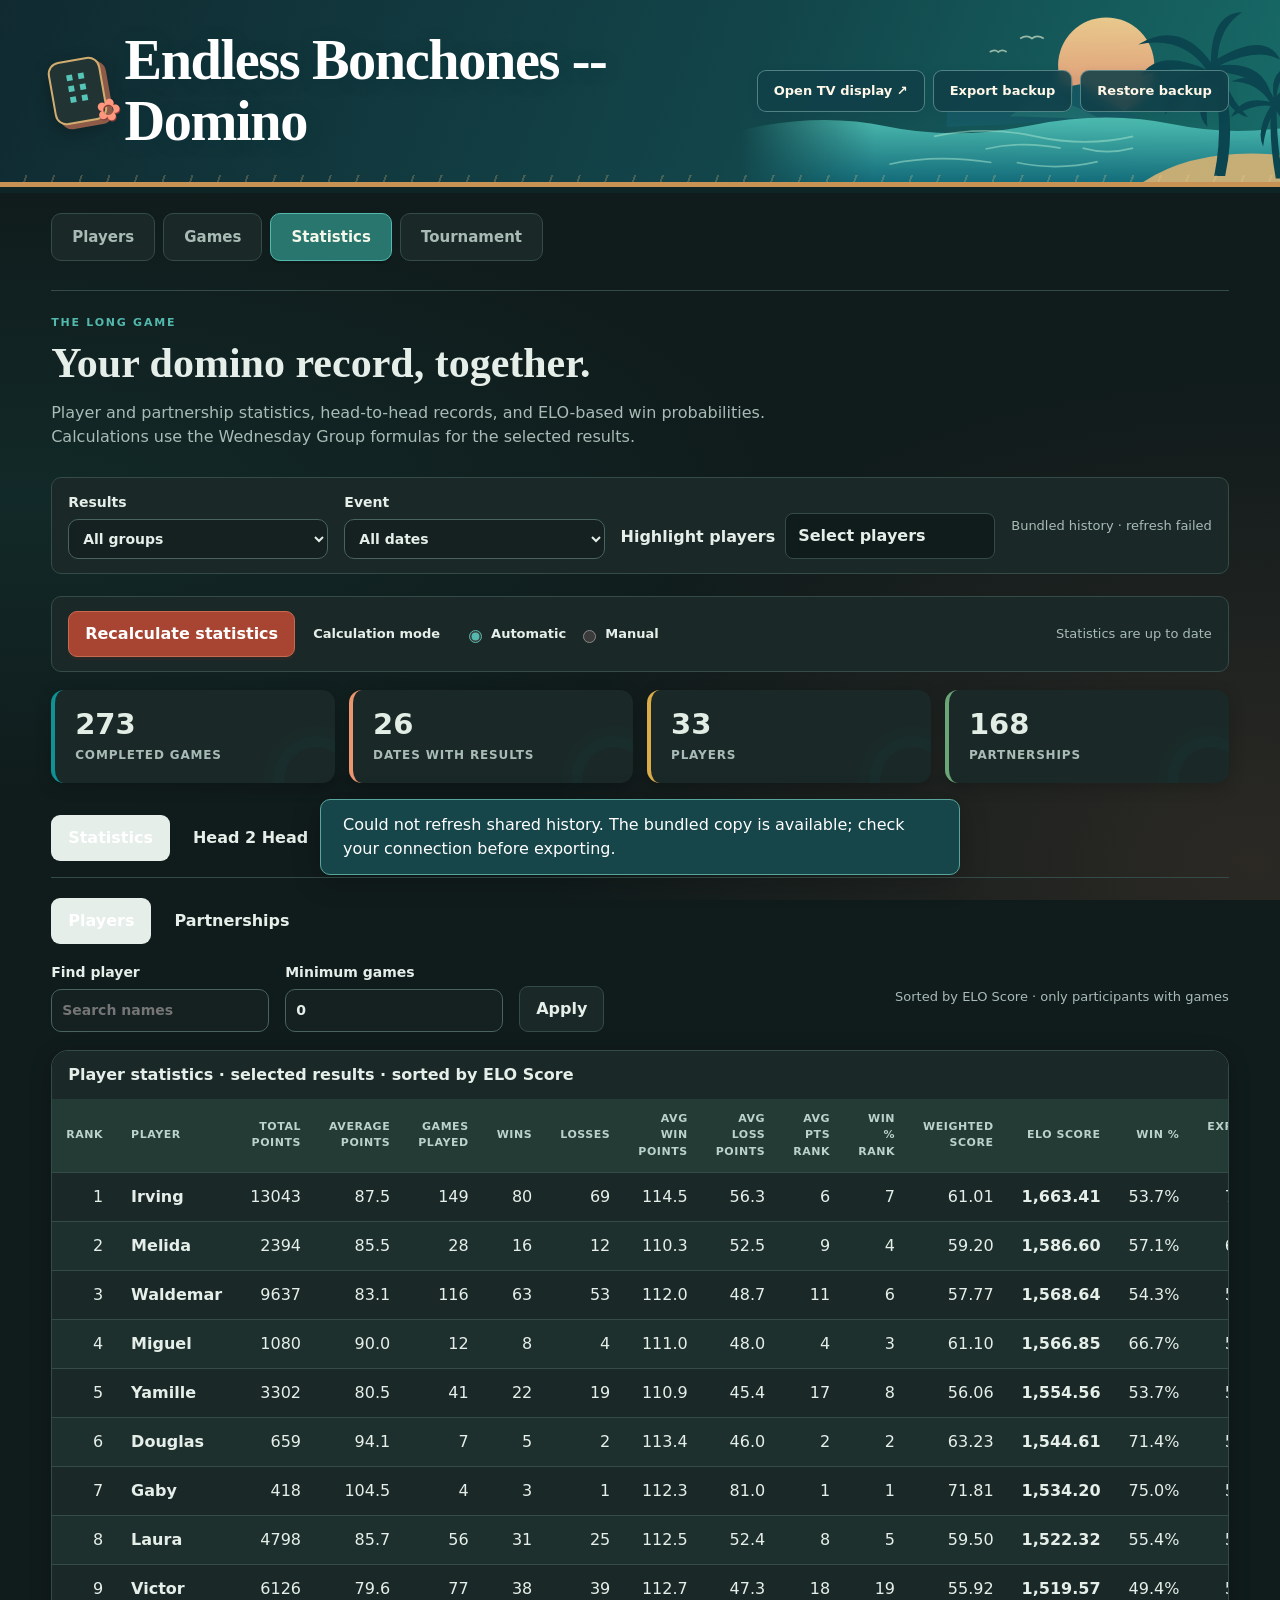
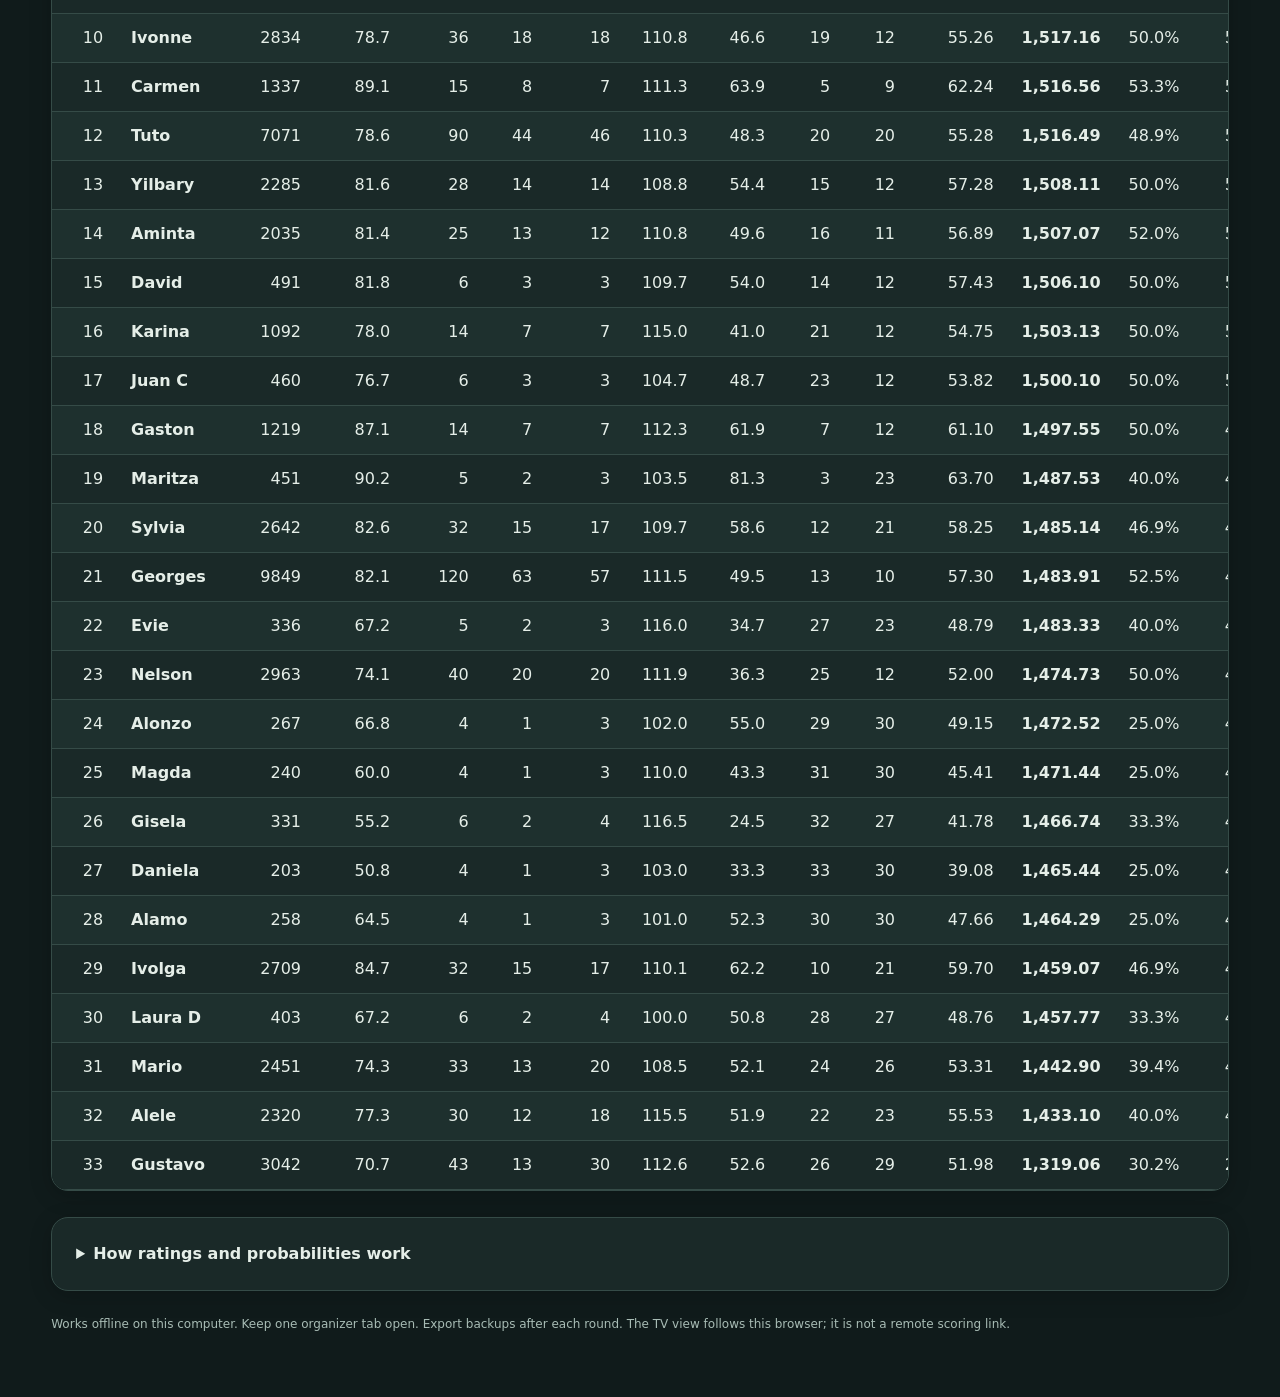
==== commit aeced59a: "Minor cosmetic changes to Statistics Grid grid" ====
--- a/statistics.html
+++ b/statistics.html
@@ -102,6 +102,8 @@
 .history-overarching-filters{display:flex;align-items:end;gap:16px;flex-wrap:wrap;margin:14px 0 22px;padding:14px 16px;background:var(--card);border:1px solid var(--line);border-radius:10px}.history-overarching-filters>label{flex:1 1 190px;min-width:170px}.history-overarching-filters select{display:block;width:100%;margin-top:6px}.history-player-selector{display:flex;align-items:end;gap:10px;margin:0;padding:0;border:0;background:transparent}.history-filter-label{font-weight:700;white-space:nowrap;padding-bottom:10px}.history-player-selector details{width:210px}.history-overarching-filters>span{align-self:center;margin-left:auto}.history-player-selector .history-player-options{min-width:300px}@media(max-width:650px){.history-overarching-filters{align-items:stretch}.history-overarching-filters>label,.history-player-selector{flex-basis:100%}.history-player-selector{display:grid;grid-template-columns:1fr}.history-filter-label{padding:0}.history-player-selector details{width:100%}.history-overarching-filters>span{width:100%;margin:0}}
 
 .player-directory-table{min-width:1080px}.player-directory-table td:nth-child(4){text-align:center}.player-directory-table input[type=checkbox]{width:auto;min-width:0;margin:auto;transform:scale(1.15)}
+
+#historyContent td.woe-negative{color:#ff7272!important;font-weight:700}#historyContent td.woe-positive{color:#69b8ff!important;font-weight:700}#historyContent td.woe-neutral{font-weight:700}
 
 .history-heading{margin:10px 0 28px;max-width:760px}.history-heading .eyebrow,.history-method .eyebrow{color:var(--green)}.history-heading h2{font-size:clamp(29px,4vw,42px);line-height:1.15;margin-bottom:14px}.history-tools{display:flex;gap:16px;align-items:end;flex-wrap:wrap;margin:18px 0}.history-tools label{min-width:150px}.history-tools select,.history-tools input{display:block;margin-top:6px;max-width:100%;width:100%}.history-tools>span{align-self:center;margin-left:auto}.history-tabs{display:flex;gap:6px;flex-wrap:wrap;border-bottom:1px solid var(--line);padding:8px 0 16px;margin-bottom:20px}.history-tabs button{background:transparent;border-color:transparent}.history-tabs button.active{background:var(--ink);color:white}.history-method{margin-top:26px}.history-method summary,details.panel>summary{cursor:pointer;font-weight:650}.history-method p{font-size:14px;max-width:1000px;margin-top:16px}#historyContent caption{text-align:left;padding:12px 16px;font-weight:650;background:var(--card)}#historyContent td{white-space:nowrap}#historyContent select{display:block;margin-top:7px;width:100%}#historyContent .eyebrow{color:var(--green)}.history-space{margin:18px 0}.prediction-teams{display:grid;grid-template-columns:1fr 1fr;gap:24px;margin:24px 0}.prediction-teams fieldset{border:1px solid var(--line);border-radius:10px;padding:18px}.prediction-teams legend{font-weight:700}.prediction-teams label+label{margin-top:16px}.prediction-result{background:#edf2e7;padding:24px;border-radius:10px;text-align:center}.probability-numbers{display:flex;align-items:center;justify-content:space-between;gap:16px}.probability-numbers strong{font-size:36px}.probability-bar{height:16px;background:var(--gold);border-radius:12px;overflow:hidden;margin:18px 0}.probability-bar span{display:block;height:100%;background:var(--green)}.match-probability{padding-top:12px;border-top:1px solid var(--line);margin-top:16px}nav a{display:inline-flex;align-items:center;color:var(--green);font-weight:650;padding:10px 16px;text-decoration:none;border-radius:9px}nav a:hover{background:#eaf2e9}@media(max-width:650px){.prediction-teams{grid-template-columns:1fr;gap:12px}.history-tools{align-items:stretch}.history-tools label{flex:1;min-width:130px}.history-tools>span{width:100%;margin:0}.probability-numbers{flex-wrap:wrap}.probability-numbers strong{font-size:28px}.history-tabs button{padding:9px 12px}.history-tabs{gap:2px}#historyContent .stats{grid-template-columns:repeat(2,1fr)}}
 
@@ -520,7 +522,7 @@
  let rows=all.filter(p=>p.played>=Math.max(1,historyMin)&&H.normalize(p.name).includes(H.normalize(historySearch)));
  rows.sort((a,b)=>(b.eloScore??-Infinity)-(a.eloScore??-Infinity)||a.name.localeCompare(b.name));
  return `<div class="history-tabs history-subtabs" role="group" aria-label="Statistics population"><button data-stats-mode="players" class="${!pairs?'active':''}">Players</button><button data-stats-mode="pairs" class="${pairs?'active':''}">Partnerships</button></div><div class="history-tools"><label>Find ${pairs?'partnership':'player'}<input id="historySearch" type="search" value="${esc(historySearch)}" placeholder="Search names"></label><label>Minimum games<input id="historyMin" type="number" min="0" value="${historyMin}"></label><button id="historyApply">Apply</button><span class="small muted">Sorted by ELO Score · only participants with games</span></div>
- <div class="table-wrap"><table><caption>${pairs?'Partnership':'Player'} statistics · selected results · sorted by ELO Score</caption><thead><tr>${['Rank',pairs?'Partnership':'Player','Total points','Average points','Games played','Wins','Losses','Win %','Avg win points','Avg loss points','Avg pts rank','Win % rank','Weighted Score','ELO Score','Expected Win %','WOE'].map(h=>`<th scope="col">${h}</th>`).join('')}</tr></thead><tbody>${rows.map((p,i)=>`<tr class="${historyIsSelected(p,pairs)?'matrix-selected':''}"><td>${i+1}</td><td>${esc(p.name)}</td><td>${p.points}</td><td>${historyNumber(p.average)}</td><td>${p.played}</td><td>${p.wins}</td><td>${p.losses}</td><td>${historyPercent(p.winRate)}</td><td>${historyNumber(p.winAverage)}</td><td>${historyNumber(p.lossAverage)}</td><td>${rank(p,'average')}</td><td>${rank(p,'winRate')}</td><td>${historyNumber(p.weightedScore,2)}</td><td><b>${historyNumber(p.eloScore,2)}</b></td><td>${historyPercent(p.expected)}</td><td>${p.woe===null?'—':historyNumber(p.woe*100)+' pp'}</td></tr>`).join('')||'<tr><td colspan="16">No results match these filters.</td></tr>'}</tbody></table></div>`;
+ <div class="table-wrap"><table><caption>${pairs?'Partnership':'Player'} statistics · selected results · sorted by ELO Score</caption><thead><tr>${['Rank',pairs?'Partnership':'Player','Total points','Average points','Games played','Wins','Losses','Avg win points','Avg loss points','Avg pts rank','Win % rank','Weighted Score','ELO Score','Win %','Expected Win %','WOE'].map(h=>`<th scope="col">${h}</th>`).join('')}</tr></thead><tbody>${rows.map((p,i)=>`<tr class="${historyIsSelected(p,pairs)?'matrix-selected':''}"><td>${i+1}</td><td>${esc(p.name)}</td><td>${p.points}</td><td>${historyNumber(p.average)}</td><td>${p.played}</td><td>${p.wins}</td><td>${p.losses}</td><td>${historyNumber(p.winAverage)}</td><td>${historyNumber(p.lossAverage)}</td><td>${rank(p,'average')}</td><td>${rank(p,'winRate')}</td><td>${historyNumber(p.weightedScore,2)}</td><td><b>${historyNumber(p.eloScore,2)}</b></td><td>${historyPercent(p.winRate)}</td><td>${historyPercent(p.expected)}</td><td class="${p.woe===null?'':p.woe<0?'woe-negative':p.woe>0?'woe-positive':'woe-neutral'}"><b>${p.woe===null?'—':historyNumber(p.woe*100)+' pp'}</b></td></tr>`).join('')||'<tr><td colspan="16">No results match these filters.</td></tr>'}</tbody></table></div>`;
 }
 function matrixEntries(summary,mode){const pairs=mode==='pairs';return [...(pairs?summary.pairs:summary.players).values()].filter(p=>p.played>0&&historyEntryVisible(p,pairs)).sort((a,b)=>(b.eloScore??-Infinity)-(a.eloScore??-Infinity)||a.name.localeCompare(b.name));}
 function buildH2HMatrix(summary,mode){
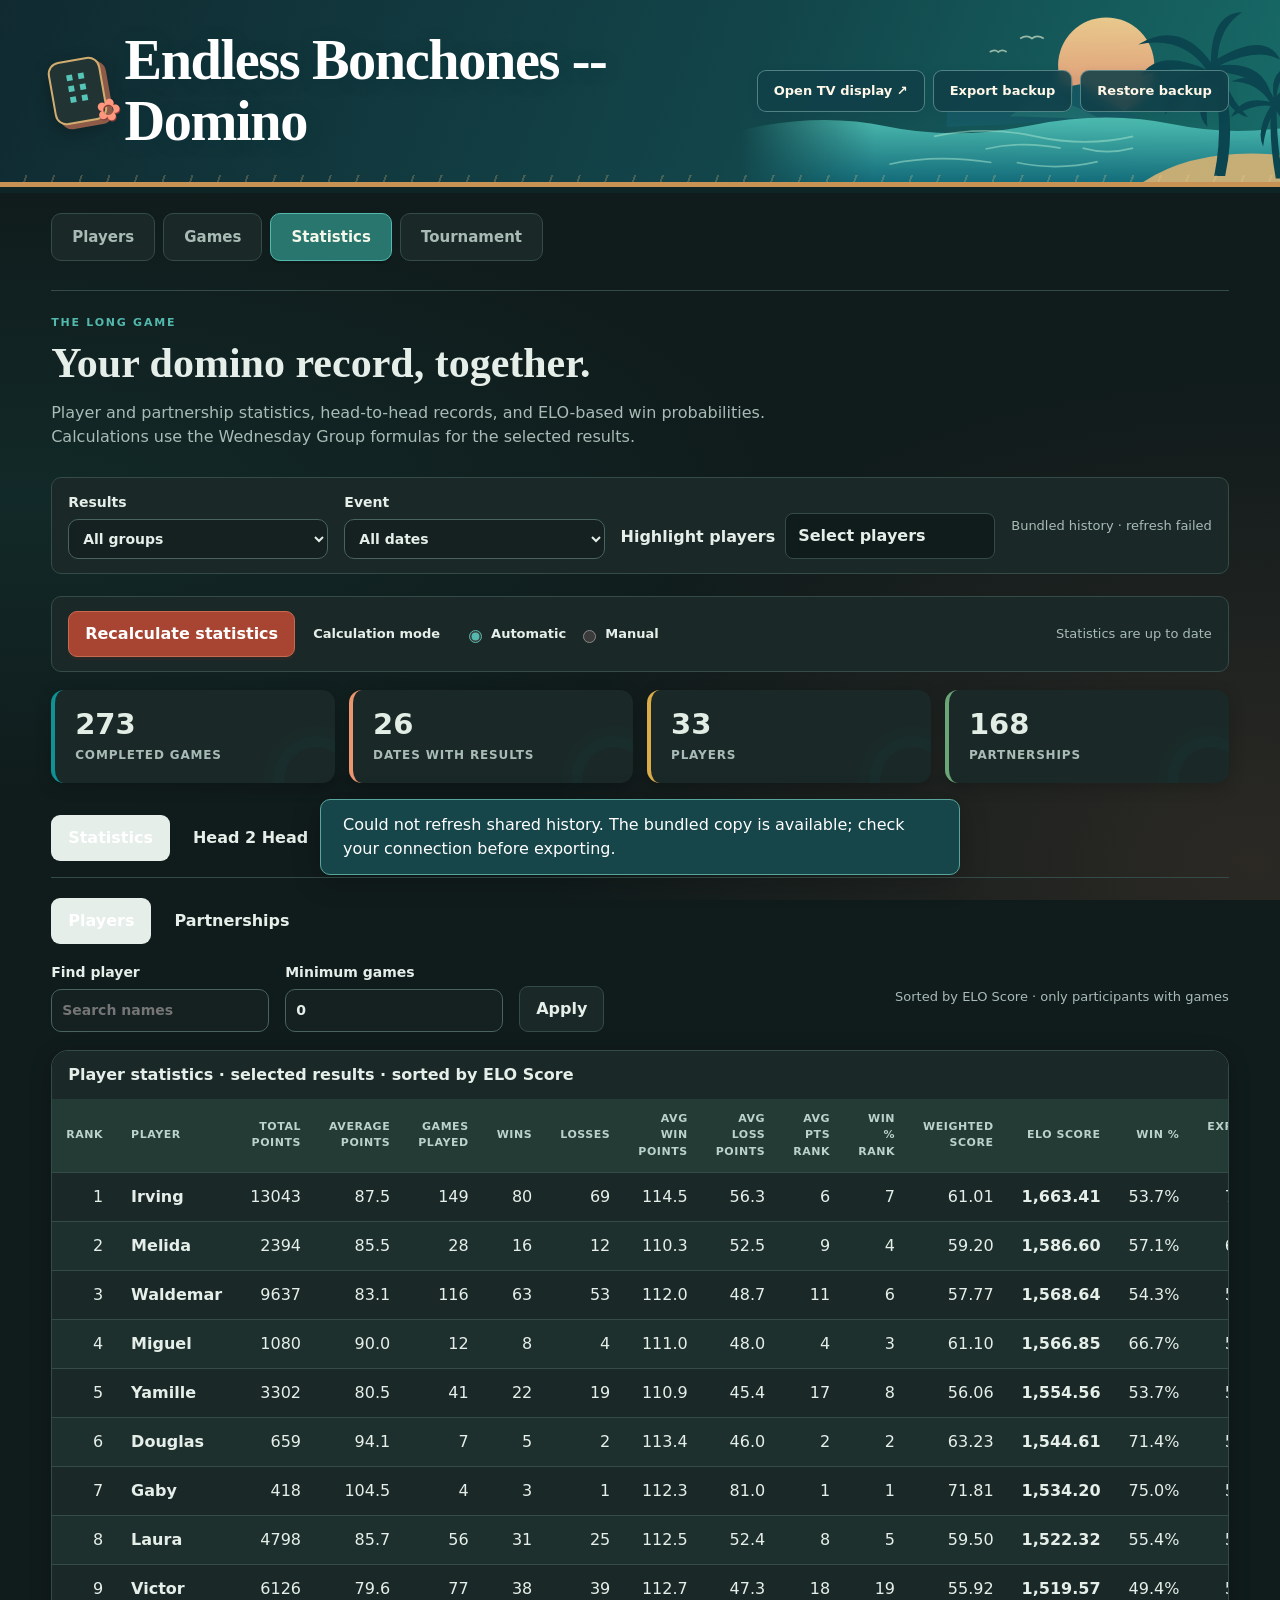
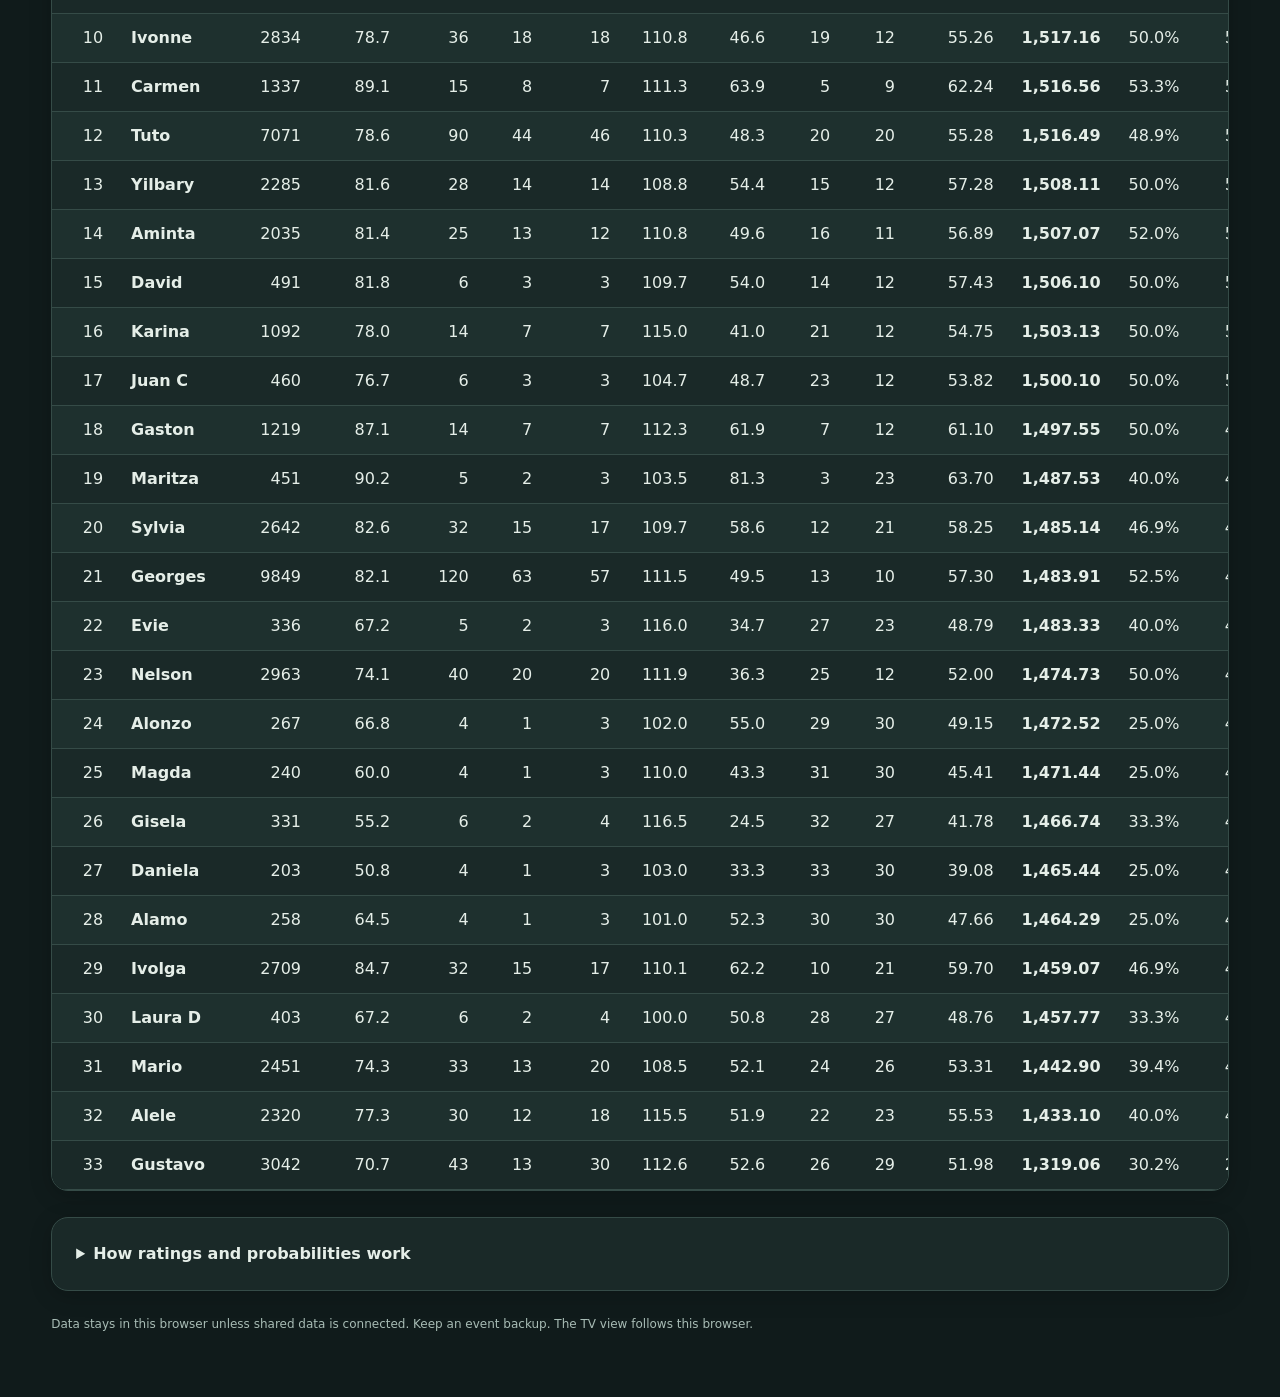
==== commit 6288e0bf: "Minor changes" ====
--- a/statistics.html
+++ b/statistics.html
@@ -131,7 +131,13 @@
  <g fill="none" stroke="#e2f2d4" stroke-width="2" opacity=".7"><path d="M332 48q8-5 14 0 6-5 14 0"/><path d="M296 64q6-4 10 0 5-4 10 0"/></g>
 </svg>
 <div class="brand"><div class="tile" aria-hidden="true">⠿</div><div><h1 id="eventTitle">Endless Bonchones -- Domino</h1></div></div><div class="actions" id="headerActions"></div></header><div class="shell"><nav id="moduleNav" class="module-nav" aria-label="Application modules"></nav><nav id="nav" aria-label="Tournament sections"></nav><main id="main"></main><p class="foot" id="footer"></p></div><div id="toast" role="status" aria-live="polite"></div><dialog id="confirmDialog"><h2 id="dialogTitle"></h2><p id="dialogBody"></p><div class="actions"><button id="dialogCancel">Cancel</button><button id="dialogOK" class="primary">Continue</button></div></dialog>
-<script id="playerDirectorySeed" type="application/json">[{"id": 1, "firstName": "Alamo", "gender": "M", "fullName": "", "description": "", "image": "", "showInStatistics": true}, {"id": 2, "firstName": "Alele", "gender": "F", "fullName": "", "description": "", "image": "", "showInStatistics": true}, {"id": 3, "firstName": "Alonzo", "gender": "M", "fullName": "", "description": "", "image": "", "showInStatistics": true}, {"id": 4, "firstName": "Aminta", "gender": "F", "fullName": "", "description": "", "image": "", "showInStatistics": true}, {"id": 5, "firstName": "Carmen", "gender": "F", "fullName": "", "description": "", "image": "", "showInStatistics": true}, {"id": 6, "firstName": "Daniela", "gender": "F", "fullName": "", "description": "", "image": "", "showInStatistics": true}, {"id": 7, "firstName": "David", "gender": "M", "fullName": "", "description": "", "image": "", "showInStatistics": true}, {"id": 8, "firstName": "Douglas", "gender": "M", "fullName": "", "description": "", "image": "", "showInStatistics": true}, {"id": 9, "firstName": "Evie", "gender": "F", "fullName": "", "description": "", "image": "", "showInStatistics": true}, {"id": 10, "firstName": "Gaby", "gender": "F", "fullName": "", "description": "", "image": "", "showInStatistics": true}, {"id": 11, "firstName": "Gaston", "gender": "M", "fullName": "", "description": "", "image": "", "showInStatistics": true}, {"id": 12, "firstName": "Georges", "gender": "M", "fullName": "", "description": "", "image": "", "showInStatistics": true}, {"id": 13, "firstName": "Gisela", "gender": "F", "fullName": "", "description": "", "image": "", "showInStatistics": true}, {"id": 14, "firstName": "Gustavo", "gender": "M", "fullName": "", "description": "", "image": "", "showInStatistics": true}, {"id": 15, "firstName": "Irving", "gender": "M", "fullName": "", "description": "", "image": "", "showInStatistics": true}, {"id": 16, "firstName": "Ivolga", "gender": "F", "fullName": "", "description": "", "image": "", "showInStatistics": true}, {"id": 17, "firstName": "Ivonne", "gender": "F", "fullName": "", "description": "", "image": "", "showInStatistics": true}, {"id": 18, "firstName": "Karina", "gender": "F", "fullName": "", "description": "", "image": "", "showInStatistics": true}, {"id": 19, "firstName": "Laura", "gender": "F", "fullName": "", "description": "", "image": "", "showInStatistics": true}, {"id": 20, "firstName": "Laura D", "gender": "F", "fullName": "", "description": "", "image": "", "showInStatistics": true}, {"id": 21, "firstName": "Magda", "gender": "F", "fullName": "", "description": "", "image": "", "showInStatistics": true}, {"id": 22, "firstName": "Mario", "gender": "M", "fullName": "", "description": "", "image": "", "showInStatistics": true}, {"id": 23, "firstName": "Maritza", "gender": "F", "fullName": "", "description": "", "image": "", "showInStatistics": true}, {"id": 24, "firstName": "Melida", "gender": "F", "fullName": "", "description": "", "image": "", "showInStatistics": true}, {"id": 25, "firstName": "Miguel", "gender": "M", "fullName": "", "description": "", "image": "", "showInStatistics": true}, {"id": 26, "firstName": "Nelson", "gender": "M", "fullName": "", "description": "", "image": "", "showInStatistics": true}, {"id": 27, "firstName": "Sylvia", "gender": "F", "fullName": "", "description": "", "image": "", "showInStatistics": true}, {"id": 28, "firstName": "Tuto", "gender": "M", "fullName": "", "description": "", "image": "", "showInStatistics": true}, {"id": 29, "firstName": "Waldemar", "gender": "M", "fullName": "", "description": "", "image": "", "showInStatistics": true}, {"id": 30, "firstName": "Yamille", "gender": "F", "fullName": "", "description": "", "image": "", "showInStatistics": true}, {"id": 31, "firstName": "Yilbary", "gender": "F", "fullName": "", "description": "", "image": "", "showInStatistics": true}, {"id": 32, "firstName": "Victor", "gender": "M", "fullName": "", "description": "", "image": "", "showInStatistics": true}, {"id": 33, "firstName": "Juan C", "gender": "M", "fullName": "", "description": "", "image": "", "showInStatistics": true}]</script><script>window.playerDirectorySeed=JSON.parse(document.getElementById("playerDirectorySeed").textContent);window.playerDirectory=window.playerDirectorySeed.slice();try{const stored=localStorage.getItem("domino-player-directory-v1");if(stored){const parsed=JSON.parse(stored);if(Array.isArray(parsed)&&parsed.every(p=>Number.isInteger(p.id)&&typeof p.firstName==="string")){window.playerDirectory=parsed;for(const seedPlayer of window.playerDirectorySeed)if(!window.playerDirectory.some(p=>p.id===seedPlayer.id))window.playerDirectory.push(seedPlayer);}}}catch{}</script><script id="dateDataSeed" type="application/json">{"schemaVersion": 1, "dates": [{"id": "date-wed-2026-06-10", "date": "2026-06-10", "type": "Wednesday Group", "description": "", "games": [{"id": "wed-0005", "team1": ["15", "29"], "score1": 111, "team2": ["14", "28"], "score2": 50}, {"id": "wed-0006", "team1": ["28", "29"], "score1": 73, "team2": ["15", "12"], "score2": 150}, {"id": "wed-0007", "team1": ["15", "14"], "score1": 40, "team2": ["12", "28"], "score2": 111}, {"id": "wed-0008", "team1": ["29", "15"], "score1": 0, "team2": ["12", "14"], "score2": 119}, {"id": "wed-0009", "team1": ["12", "29"], "score1": 101, "team2": ["28", "14"], "score2": 94}, {"id": "wed-0010", "team1": ["12", "29"], "score1": 0, "team2": ["15", "14"], "score2": 102}, {"id": "wed-0011", "team1": ["15", "28"], "score1": 79, "team2": ["14", "29"], "score2": 112}]}, {"id": "date-wed-2026-06-17", "date": "2026-06-17", "type": "Wednesday Group", "description": "", "games": [{"id": "wed-0012", "team1": ["15", "29"], "score1": 154, "team2": ["32", "12"], "score2": 37}, {"id": "wed-0013", "team1": ["12", "15"], "score1": 103, "team2": ["29", "32"], "score2": 30}, {"id": "wed-0014", "team1": ["32", "15"], "score1": 108, "team2": ["12", "29"], "score2": 37}, {"id": "wed-0015", "team1": ["29", "15"], "score1": 36, "team2": ["32", "12"], "score2": 112}, {"id": "wed-0016", "team1": ["12", "15"], "score1": 63, "team2": ["32", "29"], "score2": 136}, {"id": "wed-0017", "team1": ["32", "15"], "score1": 60, "team2": ["29", "12"], "score2": 108}, {"id": "wed-0018", "team1": ["12", "32"], "score1": 70, "team2": ["15", "29"], "score2": 104}]}, {"id": "date-wed-2026-06-24", "date": "2026-06-24", "type": "Wednesday Group", "description": "", "games": [{"id": "wed-0019", "team1": ["32", "15"], "score1": 107, "team2": ["29", "28"], "score2": 26}, {"id": "wed-0020", "team1": ["32", "28"], "score1": 47, "team2": ["29", "12"], "score2": 118}, {"id": "wed-0021", "team1": ["15", "29"], "score1": 80, "team2": ["12", "28"], "score2": 103}, {"id": "wed-0022", "team1": ["15", "12"], "score1": 37, "team2": ["32", "29"], "score2": 111}, {"id": "wed-0023", "team1": ["12", "32"], "score1": 120, "team2": ["15", "28"], "score2": 52}, {"id": "wed-0024", "team1": ["12", "15"], "score1": 116, "team2": ["32", "29"], "score2": 0}, {"id": "wed-0025", "team1": ["15", "29"], "score1": 122, "team2": ["12", "32"], "score2": 71}]}, {"id": "date-wed-2026-07-08", "date": "2026-07-08", "type": "Wednesday Group", "description": "", "games": [{"id": "wed-0026", "team1": ["32", "29"], "score1": 107, "team2": ["15", "12"], "score2": 11}, {"id": "wed-0027", "team1": ["14", "15"], "score1": 31, "team2": ["12", "29"], "score2": 102}, {"id": "wed-0028", "team1": ["14", "12"], "score1": 94, "team2": ["15", "29"], "score2": 135}, {"id": "wed-0029", "team1": ["14", "29"], "score1": 114, "team2": ["12", "32"], "score2": 93}, {"id": "wed-0030", "team1": ["32", "14"], "score1": 101, "team2": ["29", "15"], "score2": 62}, {"id": "wed-0031", "team1": ["32", "12"], "score1": 109, "team2": ["15", "14"], "score2": 61}, {"id": "wed-0032", "team1": ["12", "32"], "score1": 106, "team2": ["15", "14"], "score2": 85}]}, {"id": "date-wed-2026-07-15", "date": "2026-07-15", "type": "Wednesday Group", "description": "", "games": [{"id": "wed-0033", "team1": ["15", "14"], "score1": 131, "team2": ["32", "12"], "score2": 58}, {"id": "wed-0034", "team1": ["32", "15"], "score1": 101, "team2": ["14", "12"], "score2": 23}, {"id": "wed-0035", "team1": ["15", "12"], "score1": 108, "team2": ["32", "14"], "score2": 83}, {"id": "wed-0036", "team1": ["14", "32"], "score1": 77, "team2": ["15", "12"], "score2": 116}, {"id": "wed-0037", "team1": ["15", "12"], "score1": 129, "team2": ["14", "32"], "score2": 0}]}, {"id": "date-wed-2026-07-22", "date": "2026-07-22", "type": "Wednesday Group", "description": "", "games": [{"id": "wed-0038", "team1": ["33", "12"], "score1": 106, "team2": ["29", "15"], "score2": 98}, {"id": "wed-0039", "team1": ["29", "33"], "score1": 101, "team2": ["32", "15"], "score2": 25}, {"id": "wed-0040", "team1": ["12", "15"], "score1": 120, "team2": ["32", "29"], "score2": 26}, {"id": "wed-0041", "team1": ["33", "32"], "score1": 107, "team2": ["12", "29"], "score2": 28}, {"id": "wed-0042", "team1": ["12", "32"], "score1": 112, "team2": ["15", "33"], "score2": 49}, {"id": "wed-0043", "team1": ["15", "29"], "score1": 104, "team2": ["33", "12"], "score2": 35}, {"id": "wed-0044", "team1": ["32", "33"], "score1": 62, "team2": ["29", "15"], "score2": 101}]}, {"id": "date-wed-2026-08-05", "date": "2026-08-05", "type": "Wednesday Group", "description": "", "games": [{"id": "wed-0045", "team1": ["29", "15"], "score1": 0, "team2": ["12", "32"], "score2": 112}, {"id": "wed-0046", "team1": ["12", "29"], "score1": 35, "team2": ["15", "32"], "score2": 138}, {"id": "wed-0047", "team1": ["29", "32"], "score1": 106, "team2": ["15", "12"], "score2": 43}, {"id": "wed-0048", "team1": ["15", "29"], "score1": 105, "team2": ["12", "32"], "score2": 51}, {"id": "wed-0049", "team1": ["15", "32"], "score1": 82, "team2": ["29", "12"], "score2": 113}, {"id": "wed-0050", "team1": ["29", "32"], "score1": 77, "team2": ["12", "15"], "score2": 109}, {"id": "wed-0051", "team1": ["12", "29"], "score1": 105, "team2": ["32", "15"], "score2": 29}]}, {"id": "date-wed-2026-08-26", "date": "2026-08-26", "type": "Wednesday Group", "description": "", "games": [{"id": "wed-0052", "team1": ["29", "12"], "score1": 113, "team2": ["15", "28"], "score2": 83}, {"id": "wed-0053", "team1": ["28", "12"], "score1": 99, "team2": ["29", "15"], "score2": 118}, {"id": "wed-0054", "team1": ["12", "15"], "score1": 108, "team2": ["28", "29"], "score2": 57}, {"id": "wed-0055", "team1": ["15", "29"], "score1": 114, "team2": ["28", "12"], "score2": 24}, {"id": "wed-0056", "team1": ["29", "12"], "score1": 31, "team2": ["28", "15"], "score2": 113}, {"id": "wed-0057", "team1": ["28", "29"], "score1": 106, "team2": ["12", "15"], "score2": 11}, {"id": "wed-0058", "team1": ["12", "29"], "score1": 123, "team2": ["15", "28"], "score2": 79}]}, {"id": "date-wed-2026-09-09", "date": "2026-09-09", "type": "Wednesday Group", "description": "", "games": [{"id": "wed-0059", "team1": ["12", "15"], "score1": 83, "team2": ["32", "14"], "score2": 100}, {"id": "wed-0060", "team1": ["15", "32"], "score1": 138, "team2": ["14", "12"], "score2": 34}, {"id": "wed-0061", "team1": ["14", "15"], "score1": 63, "team2": ["12", "32"], "score2": 100}, {"id": "wed-0062", "team1": ["12", "32"], "score1": 102, "team2": ["15", "14"], "score2": 61}, {"id": "wed-0063", "team1": ["12", "15"], "score1": 103, "team2": ["32", "14"], "score2": 36}, {"id": "wed-0064", "team1": ["32", "15"], "score1": 105, "team2": ["12", "14"], "score2": 44}, {"id": "wed-0065", "team1": ["32", "14"], "score1": 131, "team2": ["15", "12"], "score2": 76}, {"id": "wed-0066", "team1": ["12", "32"], "score1": 0, "team2": ["14", "15"], "score2": 102}]}, {"id": "date-wed-2026-09-23", "date": "2026-09-23", "type": "Wednesday Group", "description": "", "games": [{"id": "wed-0067", "team1": ["29", "15"], "score1": 93, "team2": ["32", "28"], "score2": 106}, {"id": "wed-0068", "team1": ["15", "28"], "score1": 116, "team2": ["29", "32"], "score2": 46}, {"id": "wed-0069", "team1": ["28", "29"], "score1": 109, "team2": ["15", "32"], "score2": 56}, {"id": "wed-0070", "team1": ["32", "28"], "score1": 5, "team2": ["29", "15"], "score2": 107}, {"id": "wed-0071", "team1": ["29", "32"], "score1": 108, "team2": ["15", "28"], "score2": 81}, {"id": "wed-0072", "team1": ["29", "28"], "score1": 56, "team2": ["32", "15"], "score2": 107}, {"id": "wed-0073", "team1": ["29", "28"], "score1": 100, "team2": ["15", "32"], "score2": 72}]}, {"id": "date-wed-2026-10-14", "date": "2026-10-14", "type": "Wednesday Group", "description": "", "games": [{"id": "wed-0074", "team1": ["28", "32"], "score1": 36, "team2": ["29", "15"], "score2": 106}, {"id": "wed-0075", "team1": ["32", "29"], "score1": 13, "team2": ["28", "15"], "score2": 137}, {"id": "wed-0076", "team1": ["28", "15"], "score1": 15, "team2": ["29", "32"], "score2": 109}, {"id": "wed-0077", "team1": ["28", "29"], "score1": 121, "team2": ["15", "32"], "score2": 65}, {"id": "wed-0078", "team1": ["29", "28"], "score1": 111, "team2": ["15", "32"], "score2": 65}, {"id": "wed-0079", "team1": ["32", "28"], "score1": 131, "team2": ["15", "29"], "score2": 40}, {"id": "wed-0080", "team1": ["32", "15"], "score1": 55, "team2": ["29", "28"], "score2": 118}, {"id": "wed-0081", "team1": ["32", "15"], "score1": 116, "team2": ["29", "28"], "score2": 50}]}, {"id": "date-wed-2026-10-21", "date": "2026-10-21", "type": "Wednesday Group", "description": "", "games": [{"id": "wed-0082", "team1": ["28", "12"], "score1": 89, "team2": ["32", "29"], "score2": 108}, {"id": "wed-0083", "team1": ["28", "29"], "score1": 59, "team2": ["32", "12"], "score2": 115}, {"id": "wed-0084", "team1": ["32", "28"], "score1": 105, "team2": ["12", "29"], "score2": 43}, {"id": "wed-0085", "team1": ["29", "12"], "score1": 123, "team2": ["28", "32"], "score2": 61}]}, {"id": "date-wed-2026-10-28", "date": "2026-10-28", "type": "Wednesday Group", "description": "", "games": [{"id": "wed-0086", "team1": ["12", "29"], "score1": 131, "team2": ["15", "14"], "score2": 17}, {"id": "wed-0087", "team1": ["15", "32"], "score1": 113, "team2": ["29", "14"], "score2": 68}, {"id": "wed-0088", "team1": ["12", "14"], "score1": 125, "team2": ["32", "29"], "score2": 19}, {"id": "wed-0089", "team1": ["15", "12"], "score1": 128, "team2": ["14", "32"], "score2": 10}, {"id": "wed-0090", "team1": ["15", "29"], "score1": 85, "team2": ["12", "32"], "score2": 102}, {"id": "wed-0091", "team1": ["29", "32"], "score1": 46, "team2": ["12", "15"], "score2": 113}, {"id": "wed-0092", "team1": ["14", "15"], "score1": 109, "team2": ["32", "12"], "score2": 28}]}, {"id": "date-wed-2026-11-04", "date": "2026-11-04", "type": "Wednesday Group", "description": "", "games": [{"id": "wed-0093", "team1": ["32", "15"], "score1": 113, "team2": ["29", "12"], "score2": 45}, {"id": "wed-0094", "team1": ["15", "12"], "score1": 109, "team2": ["32", "14"], "score2": 55}, {"id": "wed-0095", "team1": ["15", "29"], "score1": 109, "team2": ["12", "14"], "score2": 67}, {"id": "wed-0096", "team1": ["29", "14"], "score1": 32, "team2": ["12", "32"], "score2": 104}, {"id": "wed-0097", "team1": ["29", "32"], "score1": 115, "team2": ["15", "12"], "score2": 21}, {"id": "wed-0098", "team1": ["15", "29"], "score1": 80, "team2": ["12", "32"], "score2": 124}]}, {"id": "date-wed-2026-11-11", "date": "2026-11-11", "type": "Wednesday Group", "description": "", "games": [{"id": "wed-0099", "team1": ["28", "29"], "score1": 0, "team2": ["12", "15"], "score2": 120}, {"id": "wed-0100", "team1": ["29", "12"], "score1": 84, "team2": ["28", "15"], "score2": 108}, {"id": "wed-0101", "team1": ["12", "28"], "score1": 113, "team2": ["14", "29"], "score2": 70}, {"id": "wed-0102", "team1": ["28", "14"], "score1": 51, "team2": ["15", "12"], "score2": 104}, {"id": "wed-0103", "team1": ["29", "28"], "score1": 104, "team2": ["14", "15"], "score2": 64}, {"id": "wed-0104", "team1": ["15", "28"], "score1": 40, "team2": ["29", "12"], "score2": 115}, {"id": "wed-0105", "team1": ["15", "28"], "score1": 103, "team2": ["14", "29"], "score2": 97}, {"id": "wed-0106", "team1": ["12", "14"], "score1": 0, "team2": ["15", "29"], "score2": 111}]}, {"id": "date-wed-2026-11-18", "date": "2026-11-18", "type": "Wednesday Group", "description": "", "games": [{"id": "wed-0107", "team1": ["29", "15"], "score1": 113, "team2": ["32", "28"], "score2": 79}, {"id": "wed-0108", "team1": ["32", "15"], "score1": 136, "team2": ["29", "12"], "score2": 69}, {"id": "wed-0109", "team1": ["29", "28"], "score1": 113, "team2": ["32", "12"], "score2": 40}, {"id": "wed-0110", "team1": ["12", "15"], "score1": 117, "team2": ["29", "32"], "score2": 80}, {"id": "wed-0111", "team1": ["28", "15"], "score1": 105, "team2": ["12", "29"], "score2": 80}, {"id": "wed-0112", "team1": ["12", "28"], "score1": 57, "team2": ["29", "15"], "score2": 113}, {"id": "wed-0113", "team1": ["29", "12"], "score1": 113, "team2": ["15", "28"], "score2": 20}, {"id": "wed-0114", "team1": ["28", "29"], "score1": 132, "team2": ["12", "15"], "score2": 0}]}, {"id": "date-eb-2026-05-23", "date": "2026-05-23", "type": "Endless Bonchones", "description": "", "games": [{"id": "eb-0005", "team1": ["15", "19"], "score1": 113, "team2": ["22", "30"], "score2": 33}, {"id": "eb-0006", "team1": ["11", "31"], "score1": 90, "team2": ["12", "2"], "score2": 100}, {"id": "eb-0007", "team1": ["26", "18"], "score1": 121, "team2": ["28", "16"], "score2": 77}, {"id": "eb-0008", "team1": ["15", "30"], "score1": 94, "team2": ["22", "19"], "score2": 105}, {"id": "eb-0009", "team1": ["11", "2"], "score1": 116, "team2": ["12", "31"], "score2": 98}, {"id": "eb-0010", "team1": ["26", "16"], "score1": 113, "team2": ["28", "18"], "score2": 25}, {"id": "eb-0011", "team1": ["15", "31"], "score1": 102, "team2": ["22", "2"], "score2": 0}, {"id": "eb-0012", "team1": ["11", "18"], "score1": 88, "team2": ["12", "16"], "score2": 128}, {"id": "eb-0013", "team1": ["26", "19"], "score1": 110, "team2": ["28", "30"], "score2": 45}, {"id": "eb-0014", "team1": ["15", "2"], "score1": 66, "team2": ["22", "31"], "score2": 112}, {"id": "eb-0015", "team1": ["11", "16"], "score1": 102, "team2": ["12", "18"], "score2": 16}, {"id": "eb-0016", "team1": ["26", "30"], "score1": 20, "team2": ["28", "19"], "score2": 115}, {"id": "eb-0017", "team1": ["15", "18"], "score1": 131, "team2": ["22", "16"], "score2": 22}, {"id": "eb-0018", "team1": ["11", "19"], "score1": 114, "team2": ["12", "30"], "score2": 85}, {"id": "eb-0019", "team1": ["26", "31"], "score1": 107, "team2": ["28", "2"], "score2": 55}, {"id": "eb-0020", "team1": ["15", "16"], "score1": 93, "team2": ["22", "18"], "score2": 100}, {"id": "eb-0021", "team1": ["11", "30"], "score1": 103, "team2": ["12", "19"], "score2": 73}, {"id": "eb-0022", "team1": ["26", "2"], "score1": 45, "team2": ["28", "31"], "score2": 101}]}, {"id": "date-eb-2026-07-05", "date": "2026-07-05", "type": "Endless Bonchones", "description": "", "games": [{"id": "eb-0023", "team1": ["27", "29"], "score1": 100, "team2": ["24", "16"], "score2": 98}, {"id": "eb-0024", "team1": ["16", "27"], "score1": 66, "team2": ["24", "12"], "score2": 100}, {"id": "eb-0025", "team1": ["12", "16"], "score1": 100, "team2": ["24", "27"], "score2": 54}, {"id": "eb-0026", "team1": ["28", "17"], "score1": 100, "team2": ["19", "31"], "score2": 8}, {"id": "eb-0027", "team1": ["17", "31"], "score1": 0, "team2": ["19", "12"], "score2": 100}, {"id": "eb-0028", "team1": ["31", "29"], "score1": 33, "team2": ["28", "12"], "score2": 100}, {"id": "eb-0029", "team1": ["12", "29"], "score1": 100, "team2": ["24", "31"], "score2": 51}, {"id": "eb-0030", "team1": ["28", "12"], "score1": 100, "team2": ["31", "29"], "score2": 48}, {"id": "eb-0031", "team1": ["28", "31"], "score1": 100, "team2": ["17", "29"], "score2": 37}, {"id": "eb-0032", "team1": ["16", "19"], "score1": 89, "team2": ["17", "24"], "score2": 100}, {"id": "eb-0033", "team1": ["28", "19"], "score1": 32, "team2": ["17", "16"], "score2": 100}, {"id": "eb-0034", "team1": ["27", "19"], "score1": 100, "team2": ["12", "31"], "score2": 20}]}, {"id": "date-eb-2026-08-29", "date": "2026-08-29", "type": "Endless Bonchones", "description": "", "games": [{"id": "eb-0035", "team1": ["19", "10"], "score1": 116, "team2": ["22", "28"], "score2": 13}, {"id": "eb-0036", "team1": ["22", "28"], "score1": 20, "team2": ["10", "19"], "score2": 120}, {"id": "eb-0037", "team1": ["28", "10"], "score1": 81, "team2": ["26", "19"], "score2": 132}, {"id": "eb-0038", "team1": ["28", "10"], "score1": 101, "team2": ["26", "19"], "score2": 39}, {"id": "eb-0039", "team1": ["4", "19"], "score1": 62, "team2": ["27", "22"], "score2": 106}, {"id": "eb-0040", "team1": ["22", "27"], "score1": 75, "team2": ["26", "30"], "score2": 121}, {"id": "eb-0041", "team1": ["28", "19"], "score1": 36, "team2": ["30", "26"], "score2": 117}, {"id": "eb-0042", "team1": ["25", "22"], "score1": 88, "team2": ["30", "26"], "score2": 109}, {"id": "eb-0043", "team1": ["17", "4"], "score1": 123, "team2": ["30", "26"], "score2": 19}, {"id": "eb-0044", "team1": ["22", "30"], "score1": 79, "team2": ["17", "4"], "score2": 111}, {"id": "eb-0045", "team1": ["30", "4"], "score1": 19, "team2": ["22", "17"], "score2": 102}, {"id": "eb-0046", "team1": ["4", "17"], "score1": 71, "team2": ["18", "2"], "score2": 117}, {"id": "eb-0047", "team1": ["18", "2"], "score1": 115, "team2": ["27", "25"], "score2": 67}, {"id": "eb-0048", "team1": ["11", "2"], "score1": 81, "team2": ["27", "25"], "score2": 107}]}, {"id": "date-eb-2026-09-19", "date": "2026-09-19", "type": "Endless Bonchones", "description": "", "games": [{"id": "eb-0049", "team1": ["5", "4"], "score1": 52, "team2": ["15", "19"], "score2": 102}, {"id": "eb-0050", "team1": ["17", "27"], "score1": 11, "team2": ["4", "5"], "score2": 119}, {"id": "eb-0051", "team1": ["17", "27"], "score1": 60, "team2": ["15", "19"], "score2": 101}, {"id": "eb-0052", "team1": ["15", "5"], "score1": 108, "team2": ["4", "19"], "score2": 78}, {"id": "eb-0053", "team1": ["15", "17"], "score1": 36, "team2": ["27", "5"], "score2": 109}, {"id": "eb-0054", "team1": ["27", "15"], "score1": 109, "team2": ["19", "17"], "score2": 71}]}, {"id": "date-eb-2026-09-26", "date": "2026-09-26", "type": "Endless Bonchones", "description": "", "games": [{"id": "eb-0055", "team1": ["29", "26"], "score1": 17, "team2": ["30", "5"], "score2": 101}, {"id": "eb-0056", "team1": ["30", "5"], "score1": 87, "team2": ["29", "26"], "score2": 100}, {"id": "eb-0057", "team1": ["28", "24"], "score1": 14, "team2": ["27", "19"], "score2": 107}, {"id": "eb-0058", "team1": ["28", "24"], "score1": 110, "team2": ["27", "19"], "score2": 68}, {"id": "eb-0059", "team1": ["30", "29"], "score1": 124, "team2": ["5", "26"], "score2": 42}, {"id": "eb-0060", "team1": ["5", "29"], "score1": 111, "team2": ["30", "26"], "score2": 0}, {"id": "eb-0061", "team1": ["22", "24"], "score1": 66, "team2": ["15", "29"], "score2": 105}, {"id": "eb-0062", "team1": ["24", "19"], "score1": 116, "team2": ["29", "15"], "score2": 88}, {"id": "eb-0063", "team1": ["27", "19"], "score1": 126, "team2": ["26", "15"], "score2": 96}, {"id": "eb-0064", "team1": ["30", "26"], "score1": 100, "team2": ["5", "16"], "score2": 54}, {"id": "eb-0065", "team1": ["22", "5"], "score1": 90, "team2": ["30", "16"], "score2": 107}]}, {"id": "date-eb-2026-10-03", "date": "2026-10-03", "type": "Endless Bonchones", "description": "", "games": [{"id": "eb-0066", "team1": ["5", "29"], "score1": 79, "team2": ["18", "3"], "score2": 102}, {"id": "eb-0067", "team1": ["24", "2"], "score1": 43, "team2": ["16", "6"], "score2": 103}, {"id": "eb-0068", "team1": ["11", "1"], "score1": 19, "team2": ["26", "28"], "score2": 100}, {"id": "eb-0069", "team1": ["23", "27"], "score1": 89, "team2": ["30", "9"], "score2": 124}, {"id": "eb-0070", "team1": ["8", "7"], "score1": 108, "team2": ["17", "15"], "score2": 88}, {"id": "eb-0071", "team1": ["1", "29"], "score1": 101, "team2": ["7", "23"], "score2": 69}, {"id": "eb-0072", "team1": ["9", "2"], "score1": 108, "team2": ["11", "17"], "score2": 52}, {"id": "eb-0073", "team1": ["16", "27"], "score1": 113, "team2": ["15", "19"], "score2": 64}, {"id": "eb-0074", "team1": ["18", "21"], "score1": 27, "team2": ["28", "30"], "score2": 110}, {"id": "eb-0075", "team1": ["3", "22"], "score1": 62, "team2": ["26", "24"], "score2": 113}, {"id": "eb-0076", "team1": ["15", "22"], "score1": 102, "team2": ["6", "9"], "score2": 29}, {"id": "eb-0077", "team1": ["2", "18"], "score1": 15, "team2": ["19", "23"], "score2": 106}, {"id": "eb-0078", "team1": ["8", "11"], "score1": 116, "team2": ["29", "24"], "score2": 30}, {"id": "eb-0079", "team1": ["17", "3"], "score1": 57, "team2": ["28", "16"], "score2": 108}, {"id": "eb-0080", "team1": ["5", "26"], "score1": 105, "team2": ["27", "21"], "score2": 4}, {"id": "eb-0081", "team1": ["19", "24"], "score1": 70, "team2": ["30", "5"], "score2": 128}, {"id": "eb-0082", "team1": ["17", "18"], "score1": 119, "team2": ["22", "27"], "score2": 36}, {"id": "eb-0083", "team1": ["16", "9"], "score1": 0, "team2": ["7", "26"], "score2": 105}, {"id": "eb-0084", "team1": ["11", "3"], "score1": 46, "team2": ["15", "23"], "score2": 101}, {"id": "eb-0085", "team1": ["1", "6"], "score1": 46, "team2": ["8", "21"], "score2": 110}, {"id": "eb-0086", "team1": ["7", "6"], "score1": 25, "team2": ["5", "28"], "score2": 109}, {"id": "eb-0087", "team1": ["2", "30"], "score1": 113, "team2": ["1", "8"], "score2": 92}, {"id": "eb-0088", "team1": ["29", "19"], "score1": 117, "team2": ["22", "21"], "score2": 99}, {"id": "eb-0089", "team1": ["30", "28"], "score1": 100, "team2": ["17", "22"], "score2": 16}, {"id": "eb-0090", "team1": ["23", "19"], "score1": 86, "team2": ["15", "29"], "score2": 105}, {"id": "eb-0091", "team1": ["26", "8"], "score1": 114, "team2": ["18", "9"], "score2": 75}, {"id": "eb-0092", "team1": ["5", "16"], "score1": 43, "team2": ["7", "2"], "score2": 116}, {"id": "eb-0093", "team1": ["30", "28"], "score1": 104, "team2": ["15", "29"], "score2": 92}, {"id": "eb-0094", "team1": ["26", "8"], "score1": 119, "team2": ["7", "2"], "score2": 68}, {"id": "eb-0095", "team1": ["30", "28"], "score1": 134, "team2": ["26", "8"], "score2": 0}]}, {"id": "date-eb-2026-10-10", "date": "2026-10-10", "type": "Endless Bonchones", "description": "", "games": [{"id": "eb-0096", "team1": ["15", "17"], "score1": 105, "team2": ["18", "28"], "score2": 41}, {"id": "eb-0097", "team1": ["26", "25"], "score1": 37, "team2": ["15", "17"], "score2": 122}, {"id": "eb-0098", "team1": ["15", "17"], "score1": 2, "team2": ["2", "29"], "score2": 108}, {"id": "eb-0099", "team1": ["4", "27"], "score1": 104, "team2": ["29", "2"], "score2": 41}, {"id": "eb-0100", "team1": ["29", "4"], "score1": 116, "team2": ["27", "2"], "score2": 56}, {"id": "eb-0101", "team1": ["30", "20"], "score1": 100, "team2": ["27", "2"], "score2": 79}, {"id": "eb-0102", "team1": ["20", "13"], "score1": 25, "team2": ["22", "4"], "score2": 106}, {"id": "eb-0103", "team1": ["25", "28"], "score1": 110, "team2": ["22", "30"], "score2": 51}, {"id": "eb-0104", "team1": ["30", "26"], "score1": 55, "team2": ["25", "28"], "score2": 133}, {"id": "eb-0105", "team1": ["22", "4"], "score1": 107, "team2": ["27", "20"], "score2": 56}, {"id": "eb-0106", "team1": ["20", "27"], "score1": 100, "team2": ["4", "22"], "score2": 64}, {"id": "eb-0107", "team1": ["25", "28"], "score1": 101, "team2": ["20", "30"], "score2": 70}, {"id": "eb-0108", "team1": ["19", "28"], "score1": 60, "team2": ["15", "24"], "score2": 111}, {"id": "eb-0109", "team1": ["28", "19"], "score1": 123, "team2": ["15", "24"], "score2": 70}, {"id": "eb-0110", "team1": ["17", "19"], "score1": 124, "team2": ["24", "15"], "score2": 72}, {"id": "eb-0111", "team1": ["17", "15"], "score1": 98, "team2": ["19", "24"], "score2": 126}, {"id": "eb-0112", "team1": ["30", "28"], "score1": 23, "team2": ["19", "24"], "score2": 111}, {"id": "eb-0113", "team1": ["24", "19"], "score1": 112, "team2": ["30", "28"], "score2": 0}, {"id": "eb-0114", "team1": ["2", "29"], "score1": 0, "team2": ["19", "24"], "score2": 114}, {"id": "eb-0115", "team1": ["30", "29"], "score1": 26, "team2": ["24", "19"], "score2": 104}, {"id": "eb-0116", "team1": ["24", "22"], "score1": 110, "team2": ["19", "20"], "score2": 52}, {"id": "eb-0117", "team1": ["27", "26"], "score1": 87, "team2": ["29", "30"], "score2": 110}]}, {"id": "date-eb-2026-10-30", "date": "2026-10-30", "type": "Endless Bonchones", "description": "", "games": [{"id": "eb-0118", "team1": ["30", "19"], "score1": 107, "team2": ["2", "15"], "score2": 57}, {"id": "eb-0119", "team1": ["19", "30"], "score1": 54, "team2": ["29", "26"], "score2": 105}, {"id": "eb-0120", "team1": ["2", "30"], "score1": 111, "team2": ["29", "26"], "score2": 68}, {"id": "eb-0121", "team1": ["2", "26"], "score1": 50, "team2": ["30", "29"], "score2": 106}, {"id": "eb-0122", "team1": ["29", "17"], "score1": 114, "team2": ["31", "24"], "score2": 62}, {"id": "eb-0123", "team1": ["17", "29"], "score1": 72, "team2": ["12", "11"], "score2": 112}, {"id": "eb-0124", "team1": ["12", "15"], "score1": 74, "team2": ["24", "25"], "score2": 102}, {"id": "eb-0125", "team1": ["24", "25"], "score1": 110, "team2": ["12", "15"], "score2": 95}, {"id": "eb-0126", "team1": ["12", "15"], "score1": 114, "team2": ["24", "25"], "score2": 0}, {"id": "eb-0127", "team1": ["12", "15"], "score1": 37, "team2": ["24", "25"], "score2": 107}, {"id": "eb-0128", "team1": ["12", "15"], "score1": 42, "team2": ["24", "25"], "score2": 118}, {"id": "eb-0129", "team1": ["16", "19"], "score1": 77, "team2": ["22", "31"], "score2": 113}, {"id": "eb-0130", "team1": ["16", "12"], "score1": 6, "team2": ["22", "27"], "score2": 132}, {"id": "eb-0131", "team1": ["22", "26"], "score1": 23, "team2": ["27", "16"], "score2": 115}, {"id": "eb-0132", "team1": ["22", "31"], "score1": 48, "team2": ["19", "16"], "score2": 123}, {"id": "eb-0133", "team1": ["27", "16"], "score1": 53, "team2": ["22", "31"], "score2": 113}]}, {"id": "date-eb-2026-11-06", "date": "2026-11-06", "type": "Endless Bonchones", "description": "", "games": [{"id": "eb-0134", "team1": ["12", "31"], "score1": 108, "team2": ["22", "4"], "score2": 64}, {"id": "eb-0135", "team1": ["14", "22"], "score1": 102, "team2": ["12", "31"], "score2": 78}, {"id": "eb-0136", "team1": ["28", "14"], "score1": 116, "team2": ["12", "31"], "score2": 64}, {"id": "eb-0137", "team1": ["28", "14"], "score1": 27, "team2": ["12", "31"], "score2": 106}, {"id": "eb-0138", "team1": ["22", "14"], "score1": 92, "team2": ["12", "31"], "score2": 109}, {"id": "eb-0139", "team1": ["16", "27"], "score1": 80, "team2": ["30", "4"], "score2": 100}, {"id": "eb-0140", "team1": ["30", "16"], "score1": 51, "team2": ["27", "4"], "score2": 108}, {"id": "eb-0141", "team1": ["16", "19"], "score1": 109, "team2": ["14", "30"], "score2": 52}, {"id": "eb-0142", "team1": ["19", "16"], "score1": 98, "team2": ["30", "27"], "score2": 110}, {"id": "eb-0143", "team1": ["28", "17"], "score1": 110, "team2": ["26", "15"], "score2": 30}, {"id": "eb-0144", "team1": ["4", "28"], "score1": 52, "team2": ["15", "26"], "score2": 111}, {"id": "eb-0145", "team1": ["27", "26"], "score1": 55, "team2": ["17", "15"], "score2": 124}, {"id": "eb-0146", "team1": ["26", "28"], "score1": 100, "team2": ["15", "17"], "score2": 34}, {"id": "eb-0147", "team1": ["26", "15"], "score1": 136, "team2": ["19", "28"], "score2": 36}, {"id": "eb-0148", "team1": ["26", "17"], "score1": 42, "team2": ["19", "15"], "score2": 118}, {"id": "eb-0149", "team1": ["15", "17"], "score1": 117, "team2": ["19", "26"], "score2": 0}, {"id": "eb-0150", "team1": ["19", "26"], "score1": 0, "team2": ["17", "15"], "score2": 109}]}, {"id": "date-eb-2026-11-14", "date": "2026-11-14", "type": "Endless Bonchones", "description": "", "games": [{"id": "eb-0151", "team1": ["16", "31"], "score1": 102, "team2": ["19", "11"], "score2": 57}, {"id": "eb-0152", "team1": ["11", "31"], "score1": 123, "team2": ["19", "13"], "score2": 0}, {"id": "eb-0153", "team1": ["31", "16"], "score1": 115, "team2": ["13", "19"], "score2": 48}, {"id": "eb-0154", "team1": ["2", "15"], "score1": 99, "team2": ["12", "4"], "score2": 123}, {"id": "eb-0155", "team1": ["4", "12"], "score1": 102, "team2": ["2", "15"], "score2": 60}, {"id": "eb-0156", "team1": ["2", "15"], "score1": 137, "team2": ["12", "4"], "score2": 69}, {"id": "eb-0157", "team1": ["17", "12"], "score1": 100, "team2": ["4", "15"], "score2": 27}, {"id": "eb-0158", "team1": ["12", "17"], "score1": 83, "team2": ["15", "4"], "score2": 112}, {"id": "eb-0159", "team1": ["12", "4"], "score1": 0, "team2": ["2", "15"], "score2": 131}, {"id": "eb-0160", "team1": ["12", "31"], "score1": 112, "team2": ["15", "13"], "score2": 25}, {"id": "eb-0161", "team1": ["15", "13"], "score1": 111, "team2": ["31", "12"], "score2": 66}, {"id": "eb-0162", "team1": ["15", "4"], "score1": 109, "team2": ["17", "12"], "score2": 9}, {"id": "eb-0163", "team1": ["13", "15"], "score1": 122, "team2": ["12", "31"], "score2": 96}, {"id": "eb-0164", "team1": ["28", "16"], "score1": 68, "team2": ["19", "17"], "score2": 114}, {"id": "eb-0165", "team1": ["2", "4"], "score1": 37, "team2": ["19", "17"], "score2": 101}, {"id": "eb-0166", "team1": ["2", "16"], "score1": 114, "team2": ["28", "19"], "score2": 53}, {"id": "eb-0167", "team1": ["28", "19"], "score1": 101, "team2": ["16", "2"], "score2": 82}]}]}</script><script id="historySeed" type="application/json">{"schemaVersion": 1, "ratingModel": "wednesday-workbook-v1", "events": [], "players": [{"id": "1", "name": "Alamo", "aliases": []}, {"id": "2", "name": "Alele", "aliases": []}, {"id": "3", "name": "Alonzo", "aliases": []}, {"id": "4", "name": "Aminta", "aliases": []}, {"id": "5", "name": "Carmen", "aliases": []}, {"id": "6", "name": "Daniela", "aliases": []}, {"id": "7", "name": "David", "aliases": []}, {"id": "8", "name": "Douglas", "aliases": []}, {"id": "9", "name": "Evie", "aliases": []}, {"id": "10", "name": "Gaby", "aliases": []}, {"id": "11", "name": "Gaston", "aliases": []}, {"id": "12", "name": "Georges", "aliases": []}, {"id": "13", "name": "Gisela", "aliases": []}, {"id": "14", "name": "Gustavo", "aliases": []}, {"id": "15", "name": "Irving", "aliases": []}, {"id": "16", "name": "Ivolga", "aliases": []}, {"id": "17", "name": "Ivonne", "aliases": []}, {"id": "18", "name": "Karina", "aliases": []}, {"id": "19", "name": "Laura", "aliases": []}, {"id": "20", "name": "Laura D", "aliases": []}, {"id": "21", "name": "Magda", "aliases": []}, {"id": "22", "name": "Mario", "aliases": []}, {"id": "23", "name": "Maritza", "aliases": []}, {"id": "24", "name": "Melida", "aliases": []}, {"id": "25", "name": "Miguel", "aliases": []}, {"id": "26", "name": "Nelson", "aliases": []}, {"id": "27", "name": "Sylvia", "aliases": []}, {"id": "28", "name": "Tuto", "aliases": []}, {"id": "29", "name": "Waldemar", "aliases": []}, {"id": "30", "name": "Yamille", "aliases": []}, {"id": "31", "name": "Yilbary", "aliases": []}, {"id": "32", "name": "Victor", "aliases": []}, {"id": "33", "name": "Juan C", "aliases": []}], "defaultPlayers": ["1", "2", "3", "4", "5", "6", "7", "8", "9", "10", "11", "12", "13", "14", "15", "16", "17", "18", "19", "20", "21", "22", "23", "24", "25", "26", "27", "28", "29", "30", "31", "32", "33"]}</script><script>/* Tournament calculations shared by the standalone app and its checks. */
+<script>// Fill these values after creating the shared Supabase project.
+// The publishable key is intended for browser use. Never put a secret/service key here.
+window.DOMINO_SHARED_CONFIG={
+ supabaseUrl:'',
+ publishableKey:''
+};
+</script><script id="playerDirectorySeed" type="application/json">[{"id": 1, "firstName": "Alamo", "gender": "M", "fullName": "", "description": "", "image": "", "showInStatistics": true}, {"id": 2, "firstName": "Alele", "gender": "F", "fullName": "", "description": "", "image": "", "showInStatistics": true}, {"id": 3, "firstName": "Alonzo", "gender": "M", "fullName": "", "description": "", "image": "", "showInStatistics": true}, {"id": 4, "firstName": "Aminta", "gender": "F", "fullName": "", "description": "", "image": "", "showInStatistics": true}, {"id": 5, "firstName": "Carmen", "gender": "F", "fullName": "", "description": "", "image": "", "showInStatistics": true}, {"id": 6, "firstName": "Daniela", "gender": "F", "fullName": "", "description": "", "image": "", "showInStatistics": true}, {"id": 7, "firstName": "David", "gender": "M", "fullName": "", "description": "", "image": "", "showInStatistics": true}, {"id": 8, "firstName": "Douglas", "gender": "M", "fullName": "", "description": "", "image": "", "showInStatistics": true}, {"id": 9, "firstName": "Evie", "gender": "F", "fullName": "", "description": "", "image": "", "showInStatistics": true}, {"id": 10, "firstName": "Gaby", "gender": "F", "fullName": "", "description": "", "image": "", "showInStatistics": true}, {"id": 11, "firstName": "Gaston", "gender": "M", "fullName": "", "description": "", "image": "", "showInStatistics": true}, {"id": 12, "firstName": "Georges", "gender": "M", "fullName": "", "description": "", "image": "", "showInStatistics": true}, {"id": 13, "firstName": "Gisela", "gender": "F", "fullName": "", "description": "", "image": "", "showInStatistics": true}, {"id": 14, "firstName": "Gustavo", "gender": "M", "fullName": "", "description": "", "image": "", "showInStatistics": true}, {"id": 15, "firstName": "Irving", "gender": "M", "fullName": "", "description": "", "image": "", "showInStatistics": true}, {"id": 16, "firstName": "Ivolga", "gender": "F", "fullName": "", "description": "", "image": "", "showInStatistics": true}, {"id": 17, "firstName": "Ivonne", "gender": "F", "fullName": "", "description": "", "image": "", "showInStatistics": true}, {"id": 18, "firstName": "Karina", "gender": "F", "fullName": "", "description": "", "image": "", "showInStatistics": true}, {"id": 19, "firstName": "Laura", "gender": "F", "fullName": "", "description": "", "image": "", "showInStatistics": true}, {"id": 20, "firstName": "Laura D", "gender": "F", "fullName": "", "description": "", "image": "", "showInStatistics": true}, {"id": 21, "firstName": "Magda", "gender": "F", "fullName": "", "description": "", "image": "", "showInStatistics": true}, {"id": 22, "firstName": "Mario", "gender": "M", "fullName": "", "description": "", "image": "", "showInStatistics": true}, {"id": 23, "firstName": "Maritza", "gender": "F", "fullName": "", "description": "", "image": "", "showInStatistics": true}, {"id": 24, "firstName": "Melida", "gender": "F", "fullName": "", "description": "", "image": "", "showInStatistics": true}, {"id": 25, "firstName": "Miguel", "gender": "M", "fullName": "", "description": "", "image": "", "showInStatistics": true}, {"id": 26, "firstName": "Nelson", "gender": "M", "fullName": "", "description": "", "image": "", "showInStatistics": true}, {"id": 27, "firstName": "Sylvia", "gender": "F", "fullName": "", "description": "", "image": "", "showInStatistics": true}, {"id": 28, "firstName": "Tuto", "gender": "M", "fullName": "", "description": "", "image": "", "showInStatistics": true}, {"id": 29, "firstName": "Waldemar", "gender": "M", "fullName": "", "description": "", "image": "", "showInStatistics": true}, {"id": 30, "firstName": "Yamille", "gender": "F", "fullName": "", "description": "", "image": "", "showInStatistics": true}, {"id": 31, "firstName": "Yilbary", "gender": "F", "fullName": "", "description": "", "image": "", "showInStatistics": true}, {"id": 32, "firstName": "Victor", "gender": "M", "fullName": "", "description": "", "image": "", "showInStatistics": true}, {"id": 33, "firstName": "Juan C", "gender": "M", "fullName": "", "description": "", "image": "", "showInStatistics": true}]</script><script>window.playerDirectorySeed=JSON.parse(document.getElementById("playerDirectorySeed").textContent);window.playerDirectory=window.playerDirectorySeed.slice();try{const stored=localStorage.getItem("domino-player-directory-v1");if(stored){const parsed=JSON.parse(stored);if(Array.isArray(parsed)&&parsed.every(p=>Number.isInteger(p.id)&&typeof p.firstName==="string")){window.playerDirectory=parsed;for(const seedPlayer of window.playerDirectorySeed)if(!window.playerDirectory.some(p=>p.id===seedPlayer.id))window.playerDirectory.push(seedPlayer);}}}catch{}</script><script id="dateDataSeed" type="application/json">{"schemaVersion": 1, "dates": [{"id": "date-wed-2026-06-10", "date": "2026-06-10", "type": "Wednesday Group", "description": "", "games": [{"id": "wed-0005", "team1": ["15", "29"], "score1": 111, "team2": ["14", "28"], "score2": 50}, {"id": "wed-0006", "team1": ["28", "29"], "score1": 73, "team2": ["15", "12"], "score2": 150}, {"id": "wed-0007", "team1": ["15", "14"], "score1": 40, "team2": ["12", "28"], "score2": 111}, {"id": "wed-0008", "team1": ["29", "15"], "score1": 0, "team2": ["12", "14"], "score2": 119}, {"id": "wed-0009", "team1": ["12", "29"], "score1": 101, "team2": ["28", "14"], "score2": 94}, {"id": "wed-0010", "team1": ["12", "29"], "score1": 0, "team2": ["15", "14"], "score2": 102}, {"id": "wed-0011", "team1": ["15", "28"], "score1": 79, "team2": ["14", "29"], "score2": 112}]}, {"id": "date-wed-2026-06-17", "date": "2026-06-17", "type": "Wednesday Group", "description": "", "games": [{"id": "wed-0012", "team1": ["15", "29"], "score1": 154, "team2": ["32", "12"], "score2": 37}, {"id": "wed-0013", "team1": ["12", "15"], "score1": 103, "team2": ["29", "32"], "score2": 30}, {"id": "wed-0014", "team1": ["32", "15"], "score1": 108, "team2": ["12", "29"], "score2": 37}, {"id": "wed-0015", "team1": ["29", "15"], "score1": 36, "team2": ["32", "12"], "score2": 112}, {"id": "wed-0016", "team1": ["12", "15"], "score1": 63, "team2": ["32", "29"], "score2": 136}, {"id": "wed-0017", "team1": ["32", "15"], "score1": 60, "team2": ["29", "12"], "score2": 108}, {"id": "wed-0018", "team1": ["12", "32"], "score1": 70, "team2": ["15", "29"], "score2": 104}]}, {"id": "date-wed-2026-06-24", "date": "2026-06-24", "type": "Wednesday Group", "description": "", "games": [{"id": "wed-0019", "team1": ["32", "15"], "score1": 107, "team2": ["29", "28"], "score2": 26}, {"id": "wed-0020", "team1": ["32", "28"], "score1": 47, "team2": ["29", "12"], "score2": 118}, {"id": "wed-0021", "team1": ["15", "29"], "score1": 80, "team2": ["12", "28"], "score2": 103}, {"id": "wed-0022", "team1": ["15", "12"], "score1": 37, "team2": ["32", "29"], "score2": 111}, {"id": "wed-0023", "team1": ["12", "32"], "score1": 120, "team2": ["15", "28"], "score2": 52}, {"id": "wed-0024", "team1": ["12", "15"], "score1": 116, "team2": ["32", "29"], "score2": 0}, {"id": "wed-0025", "team1": ["15", "29"], "score1": 122, "team2": ["12", "32"], "score2": 71}]}, {"id": "date-wed-2026-07-08", "date": "2026-07-08", "type": "Wednesday Group", "description": "", "games": [{"id": "wed-0026", "team1": ["32", "29"], "score1": 107, "team2": ["15", "12"], "score2": 11}, {"id": "wed-0027", "team1": ["14", "15"], "score1": 31, "team2": ["12", "29"], "score2": 102}, {"id": "wed-0028", "team1": ["14", "12"], "score1": 94, "team2": ["15", "29"], "score2": 135}, {"id": "wed-0029", "team1": ["14", "29"], "score1": 114, "team2": ["12", "32"], "score2": 93}, {"id": "wed-0030", "team1": ["32", "14"], "score1": 101, "team2": ["29", "15"], "score2": 62}, {"id": "wed-0031", "team1": ["32", "12"], "score1": 109, "team2": ["15", "14"], "score2": 61}, {"id": "wed-0032", "team1": ["12", "32"], "score1": 106, "team2": ["15", "14"], "score2": 85}]}, {"id": "date-wed-2026-07-15", "date": "2026-07-15", "type": "Wednesday Group", "description": "", "games": [{"id": "wed-0033", "team1": ["15", "14"], "score1": 131, "team2": ["32", "12"], "score2": 58}, {"id": "wed-0034", "team1": ["32", "15"], "score1": 101, "team2": ["14", "12"], "score2": 23}, {"id": "wed-0035", "team1": ["15", "12"], "score1": 108, "team2": ["32", "14"], "score2": 83}, {"id": "wed-0036", "team1": ["14", "32"], "score1": 77, "team2": ["15", "12"], "score2": 116}, {"id": "wed-0037", "team1": ["15", "12"], "score1": 129, "team2": ["14", "32"], "score2": 0}]}, {"id": "date-wed-2026-07-22", "date": "2026-07-22", "type": "Wednesday Group", "description": "", "games": [{"id": "wed-0038", "team1": ["33", "12"], "score1": 106, "team2": ["29", "15"], "score2": 98}, {"id": "wed-0039", "team1": ["29", "33"], "score1": 101, "team2": ["32", "15"], "score2": 25}, {"id": "wed-0040", "team1": ["12", "15"], "score1": 120, "team2": ["32", "29"], "score2": 26}, {"id": "wed-0041", "team1": ["33", "32"], "score1": 107, "team2": ["12", "29"], "score2": 28}, {"id": "wed-0042", "team1": ["12", "32"], "score1": 112, "team2": ["15", "33"], "score2": 49}, {"id": "wed-0043", "team1": ["15", "29"], "score1": 104, "team2": ["33", "12"], "score2": 35}, {"id": "wed-0044", "team1": ["32", "33"], "score1": 62, "team2": ["29", "15"], "score2": 101}]}, {"id": "date-wed-2026-08-05", "date": "2026-08-05", "type": "Wednesday Group", "description": "", "games": [{"id": "wed-0045", "team1": ["29", "15"], "score1": 0, "team2": ["12", "32"], "score2": 112}, {"id": "wed-0046", "team1": ["12", "29"], "score1": 35, "team2": ["15", "32"], "score2": 138}, {"id": "wed-0047", "team1": ["29", "32"], "score1": 106, "team2": ["15", "12"], "score2": 43}, {"id": "wed-0048", "team1": ["15", "29"], "score1": 105, "team2": ["12", "32"], "score2": 51}, {"id": "wed-0049", "team1": ["15", "32"], "score1": 82, "team2": ["29", "12"], "score2": 113}, {"id": "wed-0050", "team1": ["29", "32"], "score1": 77, "team2": ["12", "15"], "score2": 109}, {"id": "wed-0051", "team1": ["12", "29"], "score1": 105, "team2": ["32", "15"], "score2": 29}]}, {"id": "date-wed-2026-08-26", "date": "2026-08-26", "type": "Wednesday Group", "description": "", "games": [{"id": "wed-0052", "team1": ["29", "12"], "score1": 113, "team2": ["15", "28"], "score2": 83}, {"id": "wed-0053", "team1": ["28", "12"], "score1": 99, "team2": ["29", "15"], "score2": 118}, {"id": "wed-0054", "team1": ["12", "15"], "score1": 108, "team2": ["28", "29"], "score2": 57}, {"id": "wed-0055", "team1": ["15", "29"], "score1": 114, "team2": ["28", "12"], "score2": 24}, {"id": "wed-0056", "team1": ["29", "12"], "score1": 31, "team2": ["28", "15"], "score2": 113}, {"id": "wed-0057", "team1": ["28", "29"], "score1": 106, "team2": ["12", "15"], "score2": 11}, {"id": "wed-0058", "team1": ["12", "29"], "score1": 123, "team2": ["15", "28"], "score2": 79}]}, {"id": "date-wed-2026-09-09", "date": "2026-09-09", "type": "Wednesday Group", "description": "", "games": [{"id": "wed-0059", "team1": ["12", "15"], "score1": 83, "team2": ["32", "14"], "score2": 100}, {"id": "wed-0060", "team1": ["15", "32"], "score1": 138, "team2": ["14", "12"], "score2": 34}, {"id": "wed-0061", "team1": ["14", "15"], "score1": 63, "team2": ["12", "32"], "score2": 100}, {"id": "wed-0062", "team1": ["12", "32"], "score1": 102, "team2": ["15", "14"], "score2": 61}, {"id": "wed-0063", "team1": ["12", "15"], "score1": 103, "team2": ["32", "14"], "score2": 36}, {"id": "wed-0064", "team1": ["32", "15"], "score1": 105, "team2": ["12", "14"], "score2": 44}, {"id": "wed-0065", "team1": ["32", "14"], "score1": 131, "team2": ["15", "12"], "score2": 76}, {"id": "wed-0066", "team1": ["12", "32"], "score1": 0, "team2": ["14", "15"], "score2": 102}]}, {"id": "date-wed-2026-09-23", "date": "2026-09-23", "type": "Wednesday Group", "description": "", "games": [{"id": "wed-0067", "team1": ["29", "15"], "score1": 93, "team2": ["32", "28"], "score2": 106}, {"id": "wed-0068", "team1": ["15", "28"], "score1": 116, "team2": ["29", "32"], "score2": 46}, {"id": "wed-0069", "team1": ["28", "29"], "score1": 109, "team2": ["15", "32"], "score2": 56}, {"id": "wed-0070", "team1": ["32", "28"], "score1": 5, "team2": ["29", "15"], "score2": 107}, {"id": "wed-0071", "team1": ["29", "32"], "score1": 108, "team2": ["15", "28"], "score2": 81}, {"id": "wed-0072", "team1": ["29", "28"], "score1": 56, "team2": ["32", "15"], "score2": 107}, {"id": "wed-0073", "team1": ["29", "28"], "score1": 100, "team2": ["15", "32"], "score2": 72}]}, {"id": "date-wed-2026-10-14", "date": "2026-10-14", "type": "Wednesday Group", "description": "", "games": [{"id": "wed-0074", "team1": ["28", "32"], "score1": 36, "team2": ["29", "15"], "score2": 106}, {"id": "wed-0075", "team1": ["32", "29"], "score1": 13, "team2": ["28", "15"], "score2": 137}, {"id": "wed-0076", "team1": ["28", "15"], "score1": 15, "team2": ["29", "32"], "score2": 109}, {"id": "wed-0077", "team1": ["28", "29"], "score1": 121, "team2": ["15", "32"], "score2": 65}, {"id": "wed-0078", "team1": ["29", "28"], "score1": 111, "team2": ["15", "32"], "score2": 65}, {"id": "wed-0079", "team1": ["32", "28"], "score1": 131, "team2": ["15", "29"], "score2": 40}, {"id": "wed-0080", "team1": ["32", "15"], "score1": 55, "team2": ["29", "28"], "score2": 118}, {"id": "wed-0081", "team1": ["32", "15"], "score1": 116, "team2": ["29", "28"], "score2": 50}]}, {"id": "date-wed-2026-10-21", "date": "2026-10-21", "type": "Wednesday Group", "description": "", "games": [{"id": "wed-0082", "team1": ["28", "12"], "score1": 89, "team2": ["32", "29"], "score2": 108}, {"id": "wed-0083", "team1": ["28", "29"], "score1": 59, "team2": ["32", "12"], "score2": 115}, {"id": "wed-0084", "team1": ["32", "28"], "score1": 105, "team2": ["12", "29"], "score2": 43}, {"id": "wed-0085", "team1": ["29", "12"], "score1": 123, "team2": ["28", "32"], "score2": 61}]}, {"id": "date-wed-2026-10-28", "date": "2026-10-28", "type": "Wednesday Group", "description": "", "games": [{"id": "wed-0086", "team1": ["12", "29"], "score1": 131, "team2": ["15", "14"], "score2": 17}, {"id": "wed-0087", "team1": ["15", "32"], "score1": 113, "team2": ["29", "14"], "score2": 68}, {"id": "wed-0088", "team1": ["12", "14"], "score1": 125, "team2": ["32", "29"], "score2": 19}, {"id": "wed-0089", "team1": ["15", "12"], "score1": 128, "team2": ["14", "32"], "score2": 10}, {"id": "wed-0090", "team1": ["15", "29"], "score1": 85, "team2": ["12", "32"], "score2": 102}, {"id": "wed-0091", "team1": ["29", "32"], "score1": 46, "team2": ["12", "15"], "score2": 113}, {"id": "wed-0092", "team1": ["14", "15"], "score1": 109, "team2": ["32", "12"], "score2": 28}]}, {"id": "date-wed-2026-11-04", "date": "2026-11-04", "type": "Wednesday Group", "description": "", "games": [{"id": "wed-0093", "team1": ["32", "15"], "score1": 113, "team2": ["29", "12"], "score2": 45}, {"id": "wed-0094", "team1": ["15", "12"], "score1": 109, "team2": ["32", "14"], "score2": 55}, {"id": "wed-0095", "team1": ["15", "29"], "score1": 109, "team2": ["12", "14"], "score2": 67}, {"id": "wed-0096", "team1": ["29", "14"], "score1": 32, "team2": ["12", "32"], "score2": 104}, {"id": "wed-0097", "team1": ["29", "32"], "score1": 115, "team2": ["15", "12"], "score2": 21}, {"id": "wed-0098", "team1": ["15", "29"], "score1": 80, "team2": ["12", "32"], "score2": 124}]}, {"id": "date-wed-2026-11-11", "date": "2026-11-11", "type": "Wednesday Group", "description": "", "games": [{"id": "wed-0099", "team1": ["28", "29"], "score1": 0, "team2": ["12", "15"], "score2": 120}, {"id": "wed-0100", "team1": ["29", "12"], "score1": 84, "team2": ["28", "15"], "score2": 108}, {"id": "wed-0101", "team1": ["12", "28"], "score1": 113, "team2": ["14", "29"], "score2": 70}, {"id": "wed-0102", "team1": ["28", "14"], "score1": 51, "team2": ["15", "12"], "score2": 104}, {"id": "wed-0103", "team1": ["29", "28"], "score1": 104, "team2": ["14", "15"], "score2": 64}, {"id": "wed-0104", "team1": ["15", "28"], "score1": 40, "team2": ["29", "12"], "score2": 115}, {"id": "wed-0105", "team1": ["15", "28"], "score1": 103, "team2": ["14", "29"], "score2": 97}, {"id": "wed-0106", "team1": ["12", "14"], "score1": 0, "team2": ["15", "29"], "score2": 111}]}, {"id": "date-wed-2026-11-18", "date": "2026-11-18", "type": "Wednesday Group", "description": "", "games": [{"id": "wed-0107", "team1": ["29", "15"], "score1": 113, "team2": ["32", "28"], "score2": 79}, {"id": "wed-0108", "team1": ["32", "15"], "score1": 136, "team2": ["29", "12"], "score2": 69}, {"id": "wed-0109", "team1": ["29", "28"], "score1": 113, "team2": ["32", "12"], "score2": 40}, {"id": "wed-0110", "team1": ["12", "15"], "score1": 117, "team2": ["29", "32"], "score2": 80}, {"id": "wed-0111", "team1": ["28", "15"], "score1": 105, "team2": ["12", "29"], "score2": 80}, {"id": "wed-0112", "team1": ["12", "28"], "score1": 57, "team2": ["29", "15"], "score2": 113}, {"id": "wed-0113", "team1": ["29", "12"], "score1": 113, "team2": ["15", "28"], "score2": 20}, {"id": "wed-0114", "team1": ["28", "29"], "score1": 132, "team2": ["12", "15"], "score2": 0}]}, {"id": "date-eb-2026-05-23", "date": "2026-05-23", "type": "Endless Bonchones", "description": "", "games": [{"id": "eb-0005", "team1": ["15", "19"], "score1": 113, "team2": ["22", "30"], "score2": 33}, {"id": "eb-0006", "team1": ["11", "31"], "score1": 90, "team2": ["12", "2"], "score2": 100}, {"id": "eb-0007", "team1": ["26", "18"], "score1": 121, "team2": ["28", "16"], "score2": 77}, {"id": "eb-0008", "team1": ["15", "30"], "score1": 94, "team2": ["22", "19"], "score2": 105}, {"id": "eb-0009", "team1": ["11", "2"], "score1": 116, "team2": ["12", "31"], "score2": 98}, {"id": "eb-0010", "team1": ["26", "16"], "score1": 113, "team2": ["28", "18"], "score2": 25}, {"id": "eb-0011", "team1": ["15", "31"], "score1": 102, "team2": ["22", "2"], "score2": 0}, {"id": "eb-0012", "team1": ["11", "18"], "score1": 88, "team2": ["12", "16"], "score2": 128}, {"id": "eb-0013", "team1": ["26", "19"], "score1": 110, "team2": ["28", "30"], "score2": 45}, {"id": "eb-0014", "team1": ["15", "2"], "score1": 66, "team2": ["22", "31"], "score2": 112}, {"id": "eb-0015", "team1": ["11", "16"], "score1": 102, "team2": ["12", "18"], "score2": 16}, {"id": "eb-0016", "team1": ["26", "30"], "score1": 20, "team2": ["28", "19"], "score2": 115}, {"id": "eb-0017", "team1": ["15", "18"], "score1": 131, "team2": ["22", "16"], "score2": 22}, {"id": "eb-0018", "team1": ["11", "19"], "score1": 114, "team2": ["12", "30"], "score2": 85}, {"id": "eb-0019", "team1": ["26", "31"], "score1": 107, "team2": ["28", "2"], "score2": 55}, {"id": "eb-0020", "team1": ["15", "16"], "score1": 93, "team2": ["22", "18"], "score2": 100}, {"id": "eb-0021", "team1": ["11", "30"], "score1": 103, "team2": ["12", "19"], "score2": 73}, {"id": "eb-0022", "team1": ["26", "2"], "score1": 45, "team2": ["28", "31"], "score2": 101}]}, {"id": "date-eb-2026-07-05", "date": "2026-07-05", "type": "Endless Bonchones", "description": "", "games": [{"id": "eb-0023", "team1": ["27", "29"], "score1": 100, "team2": ["24", "16"], "score2": 98}, {"id": "eb-0024", "team1": ["16", "27"], "score1": 66, "team2": ["24", "12"], "score2": 100}, {"id": "eb-0025", "team1": ["12", "16"], "score1": 100, "team2": ["24", "27"], "score2": 54}, {"id": "eb-0026", "team1": ["28", "17"], "score1": 100, "team2": ["19", "31"], "score2": 8}, {"id": "eb-0027", "team1": ["17", "31"], "score1": 0, "team2": ["19", "12"], "score2": 100}, {"id": "eb-0028", "team1": ["31", "29"], "score1": 33, "team2": ["28", "12"], "score2": 100}, {"id": "eb-0029", "team1": ["12", "29"], "score1": 100, "team2": ["24", "31"], "score2": 51}, {"id": "eb-0030", "team1": ["28", "12"], "score1": 100, "team2": ["31", "29"], "score2": 48}, {"id": "eb-0031", "team1": ["28", "31"], "score1": 100, "team2": ["17", "29"], "score2": 37}, {"id": "eb-0032", "team1": ["16", "19"], "score1": 89, "team2": ["17", "24"], "score2": 100}, {"id": "eb-0033", "team1": ["28", "19"], "score1": 32, "team2": ["17", "16"], "score2": 100}, {"id": "eb-0034", "team1": ["27", "19"], "score1": 100, "team2": ["12", "31"], "score2": 20}]}, {"id": "date-eb-2026-08-29", "date": "2026-08-29", "type": "Endless Bonchones", "description": "", "games": [{"id": "eb-0035", "team1": ["19", "10"], "score1": 116, "team2": ["22", "28"], "score2": 13}, {"id": "eb-0036", "team1": ["22", "28"], "score1": 20, "team2": ["10", "19"], "score2": 120}, {"id": "eb-0037", "team1": ["28", "10"], "score1": 81, "team2": ["26", "19"], "score2": 132}, {"id": "eb-0038", "team1": ["28", "10"], "score1": 101, "team2": ["26", "19"], "score2": 39}, {"id": "eb-0039", "team1": ["4", "19"], "score1": 62, "team2": ["27", "22"], "score2": 106}, {"id": "eb-0040", "team1": ["22", "27"], "score1": 75, "team2": ["26", "30"], "score2": 121}, {"id": "eb-0041", "team1": ["28", "19"], "score1": 36, "team2": ["30", "26"], "score2": 117}, {"id": "eb-0042", "team1": ["25", "22"], "score1": 88, "team2": ["30", "26"], "score2": 109}, {"id": "eb-0043", "team1": ["17", "4"], "score1": 123, "team2": ["30", "26"], "score2": 19}, {"id": "eb-0044", "team1": ["22", "30"], "score1": 79, "team2": ["17", "4"], "score2": 111}, {"id": "eb-0045", "team1": ["30", "4"], "score1": 19, "team2": ["22", "17"], "score2": 102}, {"id": "eb-0046", "team1": ["4", "17"], "score1": 71, "team2": ["18", "2"], "score2": 117}, {"id": "eb-0047", "team1": ["18", "2"], "score1": 115, "team2": ["27", "25"], "score2": 67}, {"id": "eb-0048", "team1": ["11", "2"], "score1": 81, "team2": ["27", "25"], "score2": 107}]}, {"id": "date-eb-2026-09-19", "date": "2026-09-19", "type": "Endless Bonchones", "description": "", "games": [{"id": "eb-0049", "team1": ["5", "4"], "score1": 52, "team2": ["15", "19"], "score2": 102}, {"id": "eb-0050", "team1": ["17", "27"], "score1": 11, "team2": ["4", "5"], "score2": 119}, {"id": "eb-0051", "team1": ["17", "27"], "score1": 60, "team2": ["15", "19"], "score2": 101}, {"id": "eb-0052", "team1": ["15", "5"], "score1": 108, "team2": ["4", "19"], "score2": 78}, {"id": "eb-0053", "team1": ["15", "17"], "score1": 36, "team2": ["27", "5"], "score2": 109}, {"id": "eb-0054", "team1": ["27", "15"], "score1": 109, "team2": ["19", "17"], "score2": 71}]}, {"id": "date-eb-2026-09-26", "date": "2026-09-26", "type": "Endless Bonchones", "description": "", "games": [{"id": "eb-0055", "team1": ["29", "26"], "score1": 17, "team2": ["30", "5"], "score2": 101}, {"id": "eb-0056", "team1": ["30", "5"], "score1": 87, "team2": ["29", "26"], "score2": 100}, {"id": "eb-0057", "team1": ["28", "24"], "score1": 14, "team2": ["27", "19"], "score2": 107}, {"id": "eb-0058", "team1": ["28", "24"], "score1": 110, "team2": ["27", "19"], "score2": 68}, {"id": "eb-0059", "team1": ["30", "29"], "score1": 124, "team2": ["5", "26"], "score2": 42}, {"id": "eb-0060", "team1": ["5", "29"], "score1": 111, "team2": ["30", "26"], "score2": 0}, {"id": "eb-0061", "team1": ["22", "24"], "score1": 66, "team2": ["15", "29"], "score2": 105}, {"id": "eb-0062", "team1": ["24", "19"], "score1": 116, "team2": ["29", "15"], "score2": 88}, {"id": "eb-0063", "team1": ["27", "19"], "score1": 126, "team2": ["26", "15"], "score2": 96}, {"id": "eb-0064", "team1": ["30", "26"], "score1": 100, "team2": ["5", "16"], "score2": 54}, {"id": "eb-0065", "team1": ["22", "5"], "score1": 90, "team2": ["30", "16"], "score2": 107}]}, {"id": "date-eb-2026-10-03", "date": "2026-10-03", "type": "Endless Bonchones", "description": "", "games": [{"id": "eb-0066", "team1": ["5", "29"], "score1": 79, "team2": ["18", "3"], "score2": 102}, {"id": "eb-0067", "team1": ["24", "2"], "score1": 43, "team2": ["16", "6"], "score2": 103}, {"id": "eb-0068", "team1": ["11", "1"], "score1": 19, "team2": ["26", "28"], "score2": 100}, {"id": "eb-0069", "team1": ["23", "27"], "score1": 89, "team2": ["30", "9"], "score2": 124}, {"id": "eb-0070", "team1": ["8", "7"], "score1": 108, "team2": ["17", "15"], "score2": 88}, {"id": "eb-0071", "team1": ["1", "29"], "score1": 101, "team2": ["7", "23"], "score2": 69}, {"id": "eb-0072", "team1": ["9", "2"], "score1": 108, "team2": ["11", "17"], "score2": 52}, {"id": "eb-0073", "team1": ["16", "27"], "score1": 113, "team2": ["15", "19"], "score2": 64}, {"id": "eb-0074", "team1": ["18", "21"], "score1": 27, "team2": ["28", "30"], "score2": 110}, {"id": "eb-0075", "team1": ["3", "22"], "score1": 62, "team2": ["26", "24"], "score2": 113}, {"id": "eb-0076", "team1": ["15", "22"], "score1": 102, "team2": ["6", "9"], "score2": 29}, {"id": "eb-0077", "team1": ["2", "18"], "score1": 15, "team2": ["19", "23"], "score2": 106}, {"id": "eb-0078", "team1": ["8", "11"], "score1": 116, "team2": ["29", "24"], "score2": 30}, {"id": "eb-0079", "team1": ["17", "3"], "score1": 57, "team2": ["28", "16"], "score2": 108}, {"id": "eb-0080", "team1": ["5", "26"], "score1": 105, "team2": ["27", "21"], "score2": 4}, {"id": "eb-0081", "team1": ["19", "24"], "score1": 70, "team2": ["30", "5"], "score2": 128}, {"id": "eb-0082", "team1": ["17", "18"], "score1": 119, "team2": ["22", "27"], "score2": 36}, {"id": "eb-0083", "team1": ["16", "9"], "score1": 0, "team2": ["7", "26"], "score2": 105}, {"id": "eb-0084", "team1": ["11", "3"], "score1": 46, "team2": ["15", "23"], "score2": 101}, {"id": "eb-0085", "team1": ["1", "6"], "score1": 46, "team2": ["8", "21"], "score2": 110}, {"id": "eb-0086", "team1": ["7", "6"], "score1": 25, "team2": ["5", "28"], "score2": 109}, {"id": "eb-0087", "team1": ["2", "30"], "score1": 113, "team2": ["1", "8"], "score2": 92}, {"id": "eb-0088", "team1": ["29", "19"], "score1": 117, "team2": ["22", "21"], "score2": 99}, {"id": "eb-0089", "team1": ["30", "28"], "score1": 100, "team2": ["17", "22"], "score2": 16}, {"id": "eb-0090", "team1": ["23", "19"], "score1": 86, "team2": ["15", "29"], "score2": 105}, {"id": "eb-0091", "team1": ["26", "8"], "score1": 114, "team2": ["18", "9"], "score2": 75}, {"id": "eb-0092", "team1": ["5", "16"], "score1": 43, "team2": ["7", "2"], "score2": 116}, {"id": "eb-0093", "team1": ["30", "28"], "score1": 104, "team2": ["15", "29"], "score2": 92}, {"id": "eb-0094", "team1": ["26", "8"], "score1": 119, "team2": ["7", "2"], "score2": 68}, {"id": "eb-0095", "team1": ["30", "28"], "score1": 134, "team2": ["26", "8"], "score2": 0}]}, {"id": "date-eb-2026-10-10", "date": "2026-10-10", "type": "Endless Bonchones", "description": "", "games": [{"id": "eb-0096", "team1": ["15", "17"], "score1": 105, "team2": ["18", "28"], "score2": 41}, {"id": "eb-0097", "team1": ["26", "25"], "score1": 37, "team2": ["15", "17"], "score2": 122}, {"id": "eb-0098", "team1": ["15", "17"], "score1": 2, "team2": ["2", "29"], "score2": 108}, {"id": "eb-0099", "team1": ["4", "27"], "score1": 104, "team2": ["29", "2"], "score2": 41}, {"id": "eb-0100", "team1": ["29", "4"], "score1": 116, "team2": ["27", "2"], "score2": 56}, {"id": "eb-0101", "team1": ["30", "20"], "score1": 100, "team2": ["27", "2"], "score2": 79}, {"id": "eb-0102", "team1": ["20", "13"], "score1": 25, "team2": ["22", "4"], "score2": 106}, {"id": "eb-0103", "team1": ["25", "28"], "score1": 110, "team2": ["22", "30"], "score2": 51}, {"id": "eb-0104", "team1": ["30", "26"], "score1": 55, "team2": ["25", "28"], "score2": 133}, {"id": "eb-0105", "team1": ["22", "4"], "score1": 107, "team2": ["27", "20"], "score2": 56}, {"id": "eb-0106", "team1": ["20", "27"], "score1": 100, "team2": ["4", "22"], "score2": 64}, {"id": "eb-0107", "team1": ["25", "28"], "score1": 101, "team2": ["20", "30"], "score2": 70}, {"id": "eb-0108", "team1": ["19", "28"], "score1": 60, "team2": ["15", "24"], "score2": 111}, {"id": "eb-0109", "team1": ["28", "19"], "score1": 123, "team2": ["15", "24"], "score2": 70}, {"id": "eb-0110", "team1": ["17", "19"], "score1": 124, "team2": ["24", "15"], "score2": 72}, {"id": "eb-0111", "team1": ["17", "15"], "score1": 98, "team2": ["19", "24"], "score2": 126}, {"id": "eb-0112", "team1": ["30", "28"], "score1": 23, "team2": ["19", "24"], "score2": 111}, {"id": "eb-0113", "team1": ["24", "19"], "score1": 112, "team2": ["30", "28"], "score2": 0}, {"id": "eb-0114", "team1": ["2", "29"], "score1": 0, "team2": ["19", "24"], "score2": 114}, {"id": "eb-0115", "team1": ["30", "29"], "score1": 26, "team2": ["24", "19"], "score2": 104}, {"id": "eb-0116", "team1": ["24", "22"], "score1": 110, "team2": ["19", "20"], "score2": 52}, {"id": "eb-0117", "team1": ["27", "26"], "score1": 87, "team2": ["29", "30"], "score2": 110}]}, {"id": "date-eb-2026-10-30", "date": "2026-10-30", "type": "Endless Bonchones", "description": "", "games": [{"id": "eb-0118", "team1": ["30", "19"], "score1": 107, "team2": ["2", "15"], "score2": 57}, {"id": "eb-0119", "team1": ["19", "30"], "score1": 54, "team2": ["29", "26"], "score2": 105}, {"id": "eb-0120", "team1": ["2", "30"], "score1": 111, "team2": ["29", "26"], "score2": 68}, {"id": "eb-0121", "team1": ["2", "26"], "score1": 50, "team2": ["30", "29"], "score2": 106}, {"id": "eb-0122", "team1": ["29", "17"], "score1": 114, "team2": ["31", "24"], "score2": 62}, {"id": "eb-0123", "team1": ["17", "29"], "score1": 72, "team2": ["12", "11"], "score2": 112}, {"id": "eb-0124", "team1": ["12", "15"], "score1": 74, "team2": ["24", "25"], "score2": 102}, {"id": "eb-0125", "team1": ["24", "25"], "score1": 110, "team2": ["12", "15"], "score2": 95}, {"id": "eb-0126", "team1": ["12", "15"], "score1": 114, "team2": ["24", "25"], "score2": 0}, {"id": "eb-0127", "team1": ["12", "15"], "score1": 37, "team2": ["24", "25"], "score2": 107}, {"id": "eb-0128", "team1": ["12", "15"], "score1": 42, "team2": ["24", "25"], "score2": 118}, {"id": "eb-0129", "team1": ["16", "19"], "score1": 77, "team2": ["22", "31"], "score2": 113}, {"id": "eb-0130", "team1": ["16", "12"], "score1": 6, "team2": ["22", "27"], "score2": 132}, {"id": "eb-0131", "team1": ["22", "26"], "score1": 23, "team2": ["27", "16"], "score2": 115}, {"id": "eb-0132", "team1": ["22", "31"], "score1": 48, "team2": ["19", "16"], "score2": 123}, {"id": "eb-0133", "team1": ["27", "16"], "score1": 53, "team2": ["22", "31"], "score2": 113}]}, {"id": "date-eb-2026-11-06", "date": "2026-11-06", "type": "Endless Bonchones", "description": "", "games": [{"id": "eb-0134", "team1": ["12", "31"], "score1": 108, "team2": ["22", "4"], "score2": 64}, {"id": "eb-0135", "team1": ["14", "22"], "score1": 102, "team2": ["12", "31"], "score2": 78}, {"id": "eb-0136", "team1": ["28", "14"], "score1": 116, "team2": ["12", "31"], "score2": 64}, {"id": "eb-0137", "team1": ["28", "14"], "score1": 27, "team2": ["12", "31"], "score2": 106}, {"id": "eb-0138", "team1": ["22", "14"], "score1": 92, "team2": ["12", "31"], "score2": 109}, {"id": "eb-0139", "team1": ["16", "27"], "score1": 80, "team2": ["30", "4"], "score2": 100}, {"id": "eb-0140", "team1": ["30", "16"], "score1": 51, "team2": ["27", "4"], "score2": 108}, {"id": "eb-0141", "team1": ["16", "19"], "score1": 109, "team2": ["14", "30"], "score2": 52}, {"id": "eb-0142", "team1": ["19", "16"], "score1": 98, "team2": ["30", "27"], "score2": 110}, {"id": "eb-0143", "team1": ["28", "17"], "score1": 110, "team2": ["26", "15"], "score2": 30}, {"id": "eb-0144", "team1": ["4", "28"], "score1": 52, "team2": ["15", "26"], "score2": 111}, {"id": "eb-0145", "team1": ["27", "26"], "score1": 55, "team2": ["17", "15"], "score2": 124}, {"id": "eb-0146", "team1": ["26", "28"], "score1": 100, "team2": ["15", "17"], "score2": 34}, {"id": "eb-0147", "team1": ["26", "15"], "score1": 136, "team2": ["19", "28"], "score2": 36}, {"id": "eb-0148", "team1": ["26", "17"], "score1": 42, "team2": ["19", "15"], "score2": 118}, {"id": "eb-0149", "team1": ["15", "17"], "score1": 117, "team2": ["19", "26"], "score2": 0}, {"id": "eb-0150", "team1": ["19", "26"], "score1": 0, "team2": ["17", "15"], "score2": 109}]}, {"id": "date-eb-2026-11-14", "date": "2026-11-14", "type": "Endless Bonchones", "description": "", "games": [{"id": "eb-0151", "team1": ["16", "31"], "score1": 102, "team2": ["19", "11"], "score2": 57}, {"id": "eb-0152", "team1": ["11", "31"], "score1": 123, "team2": ["19", "13"], "score2": 0}, {"id": "eb-0153", "team1": ["31", "16"], "score1": 115, "team2": ["13", "19"], "score2": 48}, {"id": "eb-0154", "team1": ["2", "15"], "score1": 99, "team2": ["12", "4"], "score2": 123}, {"id": "eb-0155", "team1": ["4", "12"], "score1": 102, "team2": ["2", "15"], "score2": 60}, {"id": "eb-0156", "team1": ["2", "15"], "score1": 137, "team2": ["12", "4"], "score2": 69}, {"id": "eb-0157", "team1": ["17", "12"], "score1": 100, "team2": ["4", "15"], "score2": 27}, {"id": "eb-0158", "team1": ["12", "17"], "score1": 83, "team2": ["15", "4"], "score2": 112}, {"id": "eb-0159", "team1": ["12", "4"], "score1": 0, "team2": ["2", "15"], "score2": 131}, {"id": "eb-0160", "team1": ["12", "31"], "score1": 112, "team2": ["15", "13"], "score2": 25}, {"id": "eb-0161", "team1": ["15", "13"], "score1": 111, "team2": ["31", "12"], "score2": 66}, {"id": "eb-0162", "team1": ["15", "4"], "score1": 109, "team2": ["17", "12"], "score2": 9}, {"id": "eb-0163", "team1": ["13", "15"], "score1": 122, "team2": ["12", "31"], "score2": 96}, {"id": "eb-0164", "team1": ["28", "16"], "score1": 68, "team2": ["19", "17"], "score2": 114}, {"id": "eb-0165", "team1": ["2", "4"], "score1": 37, "team2": ["19", "17"], "score2": 101}, {"id": "eb-0166", "team1": ["2", "16"], "score1": 114, "team2": ["28", "19"], "score2": 53}, {"id": "eb-0167", "team1": ["28", "19"], "score1": 101, "team2": ["16", "2"], "score2": 82}]}]}</script><script id="historySeed" type="application/json">{"schemaVersion": 1, "ratingModel": "wednesday-workbook-v1", "events": [], "players": [{"id": "1", "name": "Alamo", "aliases": []}, {"id": "2", "name": "Alele", "aliases": []}, {"id": "3", "name": "Alonzo", "aliases": []}, {"id": "4", "name": "Aminta", "aliases": []}, {"id": "5", "name": "Carmen", "aliases": []}, {"id": "6", "name": "Daniela", "aliases": []}, {"id": "7", "name": "David", "aliases": []}, {"id": "8", "name": "Douglas", "aliases": []}, {"id": "9", "name": "Evie", "aliases": []}, {"id": "10", "name": "Gaby", "aliases": []}, {"id": "11", "name": "Gaston", "aliases": []}, {"id": "12", "name": "Georges", "aliases": []}, {"id": "13", "name": "Gisela", "aliases": []}, {"id": "14", "name": "Gustavo", "aliases": []}, {"id": "15", "name": "Irving", "aliases": []}, {"id": "16", "name": "Ivolga", "aliases": []}, {"id": "17", "name": "Ivonne", "aliases": []}, {"id": "18", "name": "Karina", "aliases": []}, {"id": "19", "name": "Laura", "aliases": []}, {"id": "20", "name": "Laura D", "aliases": []}, {"id": "21", "name": "Magda", "aliases": []}, {"id": "22", "name": "Mario", "aliases": []}, {"id": "23", "name": "Maritza", "aliases": []}, {"id": "24", "name": "Melida", "aliases": []}, {"id": "25", "name": "Miguel", "aliases": []}, {"id": "26", "name": "Nelson", "aliases": []}, {"id": "27", "name": "Sylvia", "aliases": []}, {"id": "28", "name": "Tuto", "aliases": []}, {"id": "29", "name": "Waldemar", "aliases": []}, {"id": "30", "name": "Yamille", "aliases": []}, {"id": "31", "name": "Yilbary", "aliases": []}, {"id": "32", "name": "Victor", "aliases": []}, {"id": "33", "name": "Juan C", "aliases": []}], "defaultPlayers": ["1", "2", "3", "4", "5", "6", "7", "8", "9", "10", "11", "12", "13", "14", "15", "16", "17", "18", "19", "20", "21", "22", "23", "24", "25", "26", "27", "28", "29", "30", "31", "32", "33"]}</script><script>/* Tournament calculations shared by the standalone app and its checks. */
 (function(root){
 'use strict';
 const randomInt = n => { const a=new Uint32Array(1); const limit=4294967296-(4294967296%n); do{crypto.getRandomValues(a);}while(a[0]>=limit); return a[0]%n; };
@@ -469,8 +475,8 @@
 const historyPercent=n=>n===null||n===undefined?'—':historyNumber(n*100)+'%';
 function historyIsSelected(entry,pairs=false){return pairs?(entry.members??[]).some(id=>historySelectedPlayers.has(String(id))):historySelectedPlayers.has(String(entry.id));}
 function historyEntryVisible(entry,pairs=false){const ids=pairs?(entry.members??[]):[entry.id];return ids.every(id=>{const player=window.playerDirectory.find(person=>String(person.id)===String(id));return !player||player.showInStatistics!==false;});}
-function historySelectionControl(){return `<div class="history-player-selector"><span class="history-filter-label">Highlight players</span><details id="historyPlayerPicker"><summary id="historyPlayerFilter">${historySelectedPlayers.size?`${historySelectedPlayers.size} selected`:'Select players'}</summary><div class="history-player-options">${window.playerDirectory.filter(person=>person.showInStatistics!==false).map(person=>`<label><input type="checkbox" data-highlight-player value="${esc(String(person.id))}" ${historySelectedPlayers.has(String(person.id))?'checked':''}>${esc(person.firstName)}</label>`).join('')}</div><button type="button" id="clearPlayerHighlights" class="small">Clear selection</button></details></div>`;}
-function historyFilterControls(){return `<div class="history-overarching-filters"><label>Results<select id="historySource"><option value="">All groups</option><option value="workbook" ${historySource==='workbook'?'selected':''}>Wednesday Group</option><option value="endless-bonchones" ${historySource==='endless-bonchones'?'selected':''}>Endless Bonchones</option></select></label><label>Event<select id="historyEvent"><option value="">All dates</option>${historyData.events.filter(e=>!historySource||e.source?.kind===historySource).slice().reverse().map(e=>`<option value="${esc(e.id)}" ${historyEvent===e.id?'selected':''}>${esc(e.date+' · '+e.title)}</option>`).join('')}</select></label>${historySelectionControl()}<span class="small muted">${esc(historyStatus)}${historyLoading?' · refreshing…':''}</span></div>`;}
+function historySelectionControl(summary){const eligible=new Set([...summary.players.values()].filter(player=>player.played>0&&historyEntryVisible(player)).map(player=>String(player.id))),visible=window.playerDirectory.filter(person=>eligible.has(String(person.id))),selected=[...historySelectedPlayers].filter(id=>eligible.has(id));return `<div class="history-player-selector"><span class="history-filter-label">Highlight players</span><details id="historyPlayerPicker"><summary id="historyPlayerFilter">${selected.length?`${selected.length} selected`:'Select players'}</summary><div class="history-player-options">${visible.map(person=>`<label><input type="checkbox" data-highlight-player value="${esc(String(person.id))}" ${historySelectedPlayers.has(String(person.id))?'checked':''}>${esc(person.firstName)}</label>`).join('')||'<span class="small muted">No players have games in this selection.</span>'}</div><button type="button" id="clearPlayerHighlights" class="small">Clear selection</button></details></div>`;}
+function historyFilterControls(summary){return `<div class="history-overarching-filters"><label>Results<select id="historySource"><option value="">All groups</option><option value="workbook" ${historySource==='workbook'?'selected':''}>Wednesday Group</option><option value="endless-bonchones" ${historySource==='endless-bonchones'?'selected':''}>Endless Bonchones</option></select></label><label>Event<select id="historyEvent"><option value="">All dates</option>${historyData.events.filter(e=>!historySource||e.source?.kind===historySource).slice().reverse().map(e=>`<option value="${esc(e.id)}" ${historyEvent===e.id?'selected':''}>${esc(e.date+' · '+e.title)}</option>`).join('')}</select></label>${historySelectionControl(summary)}<span class="small muted">${esc(historyStatus)}${historyLoading?' · refreshing…':''}</span></div>`;}
 function localDay(value=new Date()){const d=new Date(value);return `${d.getFullYear()}-${String(d.getMonth()+1).padStart(2,'0')}-${String(d.getDate()).padStart(2,'0')}`;}
 function matchingHistoryEvent(s){return historyData.events.find(e=>e.id===s.historyId)||historyData.events.find(e=>e.legacyKey===H.fingerprint(s));}
 async function refreshHistory(){
@@ -509,7 +515,7 @@
 function historyView(){
  const summary=H.summarize(historyData,{source:historySource,eventId:historyEvent});
  const scored=summary.games.length,events=new Set(summary.games.map(m=>m.eventId)).size,players=[...summary.players.values()].filter(p=>p.played&&historyEntryVisible(p)).length,pairs=[...summary.pairs.values()].filter(p=>p.played&&historyEntryVisible(p,true)).length;
- return `<section class="history-heading"><p class="eyebrow">THE LONG GAME</p><h2>Your domino record, together.</h2><p class="muted">Player and partnership statistics, head-to-head records, and ELO-based win probabilities. Calculations use the Wednesday Group formulas for the selected results.</p></section>${historyFilterControls()}<div class="history-calc-controls"><button id="historyRecalculate" class="primary">Recalculate statistics</button><fieldset><legend>Calculation mode</legend><label><input type="radio" name="historyCalcMode" value="automatic" ${historyAutoRecalculate?'checked':''}> Automatic</label><label><input type="radio" name="historyCalcMode" value="manual" ${historyAutoRecalculate?'':'checked'}> Manual</label></fieldset><span class="small muted" aria-live="polite">${historyStale?'Changes pending recalculation':'Statistics are up to date'}</span></div>
+ return `<section class="history-heading"><p class="eyebrow">THE LONG GAME</p><h2>Your domino record, together.</h2><p class="muted">Player and partnership statistics, head-to-head records, and ELO-based win probabilities. Calculations use the Wednesday Group formulas for the selected results.</p></section>${historyFilterControls(summary)}<div class="history-calc-controls"><button id="historyRecalculate" class="primary">Recalculate statistics</button><fieldset><legend>Calculation mode</legend><label><input type="radio" name="historyCalcMode" value="automatic" ${historyAutoRecalculate?'checked':''}> Automatic</label><label><input type="radio" name="historyCalcMode" value="manual" ${historyAutoRecalculate?'':'checked'}> Manual</label></fieldset><span class="small muted" aria-live="polite">${historyStale?'Changes pending recalculation':'Statistics are up to date'}</span></div>
  <div class="stats"><div class="stat"><b>${scored}</b><span>Completed games</span></div><div class="stat"><b>${events}</b><span>Dates with results</span></div><div class="stat"><b>${players}</b><span>Players</span></div><div class="stat"><b>${pairs}</b><span>Partnerships</span></div></div>
  ${historyError?`<div class="notice" role="alert">${esc(historyError)}</div>`:''}
  ${historyConflicts.length?`<div class="notice" role="alert"><b>Shared history changed while you had local drafts.</b><p>Export is paused. Review the affected records: ${historyConflicts.map(c=>esc(c.title)).join(', ')}.</p><button id="historyUsePublished">Discard local drafts and use shared history</button><button id="historyKeepDrafts">Keep my versions of conflicting events</button></div>`:''}
@@ -583,6 +589,26 @@
  if($('historyUsePublished'))$('historyUsePublished').onclick=async()=>{if(await ask('Discard all local history drafts?','Only the shared history file will remain. Exported files and the current organizer event are unaffected.','Use shared history')){try{persistHistory({players:[],events:[]});render();}catch(e){tell(e.message);}}};
  if($('historyKeepDrafts'))$('historyKeepDrafts').onclick=async()=>{if(historyConflicts.some(c=>c.type==='player'))return tell('Player identity changed in shared history. Resolve the player records before exporting.');if(await ask('Keep local event versions?','Your local versions will replace conflicting shared events in the next export. Review both versions in GitHub before merging.','Keep local versions')){try{const next=JSON.parse(JSON.stringify(historyDrafts));next.events.forEach(e=>e.base=H.canonical(historyBase.events.find(r=>r.id===e.event.id)??null));persistHistory(next);render();}catch(e){tell(e.message);}}};
 }
+</script><script>(function(root){
+'use strict';
+const config=root.DOMINO_SHARED_CONFIG??{},configured=Boolean(config.supabaseUrl&&config.publishableKey),keys=['domino-player-directory-v1','domino-date-data-v1','domino-tournament-v2'];
+const storage=Object.getPrototypeOf(root.localStorage),nativeSet=storage.setItem,nativeRemove=storage.removeItem;
+let client=null,active=false,applyingRemote=false,data={},revisions={},pending=new Map(),processing=new Set(),channel=null;
+const asString=value=>typeof value==='string'?value:JSON.stringify(value);
+function emitStorage(key,oldValue,newValue){try{root.dispatchEvent(new StorageEvent('storage',{key,oldValue,newValue,url:root.location.href,storageArea:root.localStorage}));}catch{root.dispatchEvent(new Event('storage'));}}
+function applyValue(key,value,notify=true){const oldValue=root.localStorage.getItem(key);if(oldValue===value)return;applyingRemote=true;nativeSet.call(root.localStorage,key,value);applyingRemote=false;if(notify)emitStorage(key,oldValue,value);}
+function applySnapshot(row,notify=true,force=false){if(!row)return;const next=row.data??{},nextRevisions=row.key_revisions??{};for(const key of keys){if(typeof next[key]!=='string')continue;const oldRevision=Number(revisions[key]??0),newRevision=Number(nextRevisions[key]??0);if(newRevision<oldRevision)continue;if(!force&&(processing.has(key)||pending.has(key)))continue;data[key]=next[key];revisions[key]=newRevision;if(!pending.has(key))applyValue(key,next[key],notify);} }
+function announce(message){root.dispatchEvent(new CustomEvent('shared-data-error',{detail:{message}}));}
+function loadClient(){if(root.supabase?.createClient)return Promise.resolve();return new Promise((resolve,reject)=>{const script=document.createElement('script');script.src='https://cdn.jsdelivr.net/npm/@supabase/supabase-js@2';script.onload=()=>root.supabase?.createClient?resolve():reject(Error('Supabase client did not load.'));script.onerror=()=>reject(Error('Could not load the shared data client. Check your internet connection.'));document.head.append(script);});}
+async function readRow(){const {data:row,error}=await client.from('domino_shared_state').select('id,data,key_revisions,revision').eq('id',true).maybeSingle();if(error)throw error;return row;}
+async function initialize(seed){await loadClient();client=root.supabase.createClient(config.supabaseUrl,config.publishableKey,{auth:{persistSession:false,autoRefreshToken:false,detectSessionInUrl:false}});let row=await readRow();if(!row){const {data:created,error}=await client.rpc('initialize_domino_shared_state',{p_seed:seed});if(error)throw error;row=Array.isArray(created)?created[0]:created;if(!row)row=await readRow();}if(!row)throw Error('Shared app data could not be initialized.');data=row.data??{};revisions=row.key_revisions??{};for(const key of keys)if(typeof data[key]==='string')applyValue(key,data[key],false);active=true;storage.setItem=function(key,value){nativeSet.call(this,key,value);if(this===root.localStorage&&active&&!applyingRemote&&keys.includes(String(key)))queueSave(String(key),String(value));};channel=client.channel('domino-shared-state').on('postgres_changes',{event:'UPDATE',schema:'public',table:'domino_shared_state',filter:'id=eq.true'},payload=>applySnapshot(payload.new,true)).subscribe();return {data:{...data},revision:row.revision};}
+function queueSave(key,value){pending.set(key,value);if(processing.has(key))return;processing.add(key);void flush(key);}
+async function flush(key){try{while(pending.has(key)){const value=pending.get(key);pending.delete(key);const expected=Number(revisions[key]??0),{data:result,error}=await client.rpc('save_domino_shared_value',{p_data_key:key,p_value:value,p_expected_revision:expected});if(error){const row=await readRow().catch(()=>null);if(row)applySnapshot(row,true,true);announce(error.code==='40001'?'This data changed in another browser. The latest shared version has been loaded; please review and reapply your change.':'A shared save failed: '+error.message);return;}const row=Array.isArray(result)?result[0]:result;if(row)applySnapshot(row,true,true);}}
+ catch(error){announce('A shared save failed: '+error.message);}
+ finally{processing.delete(key);if(pending.has(key))queueSave(key,pending.get(key));}}
+function localSeedValues(){return Object.fromEntries(keys.map(key=>[key,root.localStorage.getItem(key)]).filter(([,value])=>value!==null));}
+root.DominoSharedData={configured,initialize,localSeedValues,get active(){return active;},get ready(){return active;}};
+})(window);
 </script><script>'use strict';
 window.playerDirectory=(window.playerDirectory??[]).map(person=>({...person,showInStatistics:person.showInStatistics!==false}));
 const D=Domino,KEY='domino-tournament-v2',isTV=new URLSearchParams(location.search).has('tv'),moduleFromLocation=()=>{const selected=new URLSearchParams(location.search).get('module');return ['tournament','date','statistics','players'].includes(selected)?selected:'statistics';};
@@ -605,9 +631,10 @@
 function save(){if(loadError){tell('Restore a valid backup or explicitly start a new event before editing.');return false;}state.updated=new Date().toISOString();try{try{syncTournamentGamesToDate();}catch{tell('The tournament was saved, but its game results could not be copied to Games.');}localStorage.setItem(KEY,JSON.stringify(state));saveOK=true;}catch{saveOK=false;tell('Browser storage is unavailable. Export a backup now and after each round.');}channel?.postMessage(state);return true;}
 function receive(s){if(!isTV)return;try{state=D.validate(s);render();}catch{}}
 if(channel)channel.onmessage=e=>receive(e.data);
-window.addEventListener('storage',e=>{if(e.key===KEY&&e.newValue)try{receive(JSON.parse(e.newValue));}catch{}});
+window.addEventListener('storage',e=>{if(e.key===KEY&&e.newValue)try{const updated=D.validate(JSON.parse(e.newValue));if(isTV)receive(updated);else{state=updated;view=state.rounds.length?'rounds':'registration';roundIndex=nextRound();render();}}catch{}});
 window.addEventListener('storage',e=>{if(e.key==='domino-player-directory-v1'&&e.newValue)try{window.playerDirectory=JSON.parse(e.newValue).map(person=>({...person,showInStatistics:person.showInStatistics!==false}));syncHistoryDirectory();render();}catch{}});
 window.addEventListener('storage',e=>{if(e.key===DominoDates.KEY&&e.newValue)try{dateStore=DominoDates.validate(JSON.parse(e.newValue));syncHistoryDirectory();render();}catch{}});
+window.addEventListener('shared-data-error',e=>tell(e.detail?.message??'A shared data update failed.'));
 function download(name,data,type){const url=URL.createObjectURL(new Blob([data],{type})),a=document.createElement('a');a.href=url;a.download=name;a.click();setTimeout(()=>URL.revokeObjectURL(url),5000);}
 function backup(){download('domino-night-backup-'+new Date().toISOString().replace(/[:.]/g,'-')+'.json',JSON.stringify(state,null,2),'application/json');tell('Backup downloaded. Keep it with your event files.');}
 function exportCSV(){let rows=[['Rank','Player','Played','Wins','Win %','Points','Average points','Scheduled byes']];D.standings(state).forEach((p,i)=>rows.push([rankAt(D.standings(state),i),p.name,p.played,p.wins,p.played?(p.wins/p.played*100).toFixed(2):'',p.points,p.played?(p.points/p.played).toFixed(2):'',p.byes]));const safe=x=>'"'+String(x).replace(/^[=+@-]/,"'$&").replaceAll('"','""')+'"';download('domino-night-standings.csv',rows.map(r=>r.map(safe).join(',')).join('\r\n'),'text/csv;charset=utf-8');}
@@ -656,7 +683,7 @@
 }
 function playersView(){
  const rows=window.playerDirectory.map(person=>{const locked=playerHasRecordedGames(person);return `<tr><td><input value="${person.id}" aria-label="Player ID ${person.id}" readonly></td><td><input data-player-id="${person.id}" data-player-field="firstName" aria-label="First name for player ${person.id}" value="${esc(person.firstName)}"></td><td><select data-player-id="${person.id}" data-player-field="gender" aria-label="Gender for player ${person.id}"><option value="" ${person.gender?'':'selected'}></option><option value="F" ${person.gender==='F'?'selected':''}>F</option><option value="M" ${person.gender==='M'?'selected':''}>M</option></select></td><td><input type="checkbox" data-player-id="${person.id}" data-player-field="showInStatistics" aria-label="Show ${esc(person.firstName)} in Statistics" ${person.showInStatistics===false?'':'checked'}></td><td><input data-player-id="${person.id}" data-player-field="fullName" aria-label="Full name for player ${person.id}" value="${esc(person.fullName??'')}"></td><td><input data-player-id="${person.id}" data-player-field="description" aria-label="Description for player ${person.id}" value="${esc(person.description??'')}"></td><td><input data-player-id="${person.id}" data-player-field="image" aria-label="Image for player ${person.id}" value="${esc(person.image??'')}"></td><td><button type="button" class="danger player-delete" data-delete-player="${person.id}" ${locked?'disabled title="This player appears in a recorded game."':''}>Delete</button>${locked?'<span class="small muted">In a game</span>':''}</td></tr>`;}).join('');
- return `<section class="panel"><div class="sectionbar"><div><h2>Players</h2><p class="small muted">Changes save automatically in this browser and are shared by the application modules.</p></div><button type="button" id="addPlayer" class="primary">Add player</button></div><div class="table-wrap player-directory-wrap"><table class="player-directory-table"><thead><tr><th>ID</th><th>First Name</th><th>Gender</th><th>Show in Statistics</th><th>Full Name</th><th>Description</th><th>Image</th><th>Action</th></tr></thead><tbody>${rows}</tbody></table></div></section>`;
+ return `<section class="panel"><div class="sectionbar"><div><h2>Players</h2><p class="small muted">Changes save automatically in this browser, and sync to all users when shared data is connected.</p></div><button type="button" id="addPlayer" class="primary">Add player</button></div><div class="table-wrap player-directory-wrap"><table class="player-directory-table"><thead><tr><th>ID</th><th>First Name</th><th>Gender</th><th>Show in Statistics</th><th>Full Name</th><th>Description</th><th>Image</th><th>Action</th></tr></thead><tbody>${rows}</tbody></table></div></section>`;
 }
 function persistPlayerDirectory(refreshStatistics=false){
  try{localStorage.setItem('domino-player-directory-v1',JSON.stringify(window.playerDirectory));syncHistoryDirectory(refreshStatistics);return true;}
@@ -689,7 +716,7 @@
 function dateTeam(event,game,team,scoreField){return `<div class="date-team"><select data-date-id="${esc(event.id)}" data-game-id="${esc(game.id)}" data-game-field="${team}.0" aria-label="${team} player 1">${datePlayerOptions(game[team][0])}</select><select data-date-id="${esc(event.id)}" data-game-id="${esc(game.id)}" data-game-field="${team}.1" aria-label="${team} player 2">${datePlayerOptions(game[team][1])}</select><input type="number" min="0" max="1000000" step="1" value="${game[scoreField]??''}" data-date-id="${esc(event.id)}" data-game-id="${esc(game.id)}" data-game-field="${scoreField}" aria-label="${team} score"></div>`;}
 function dominoDatesView(){
  const events=dateStore.dates.slice().sort((a,b)=>b.date.localeCompare(a.date)||a.type.localeCompare(b.type));
- return `<section class="panel"><div class="sectionbar"><div><h2>Games</h2><p class="small muted">Game results imported from both workbooks. Date, type, description, and game changes save automatically in this browser.</p></div></div><form id="dateCreateForm" class="date-add-grid"><label>Date<input name="date" type="date" value="${localDay()}" required></label><label>Event type<select name="type">${DominoDates.TYPES.map(type=>`<option>${esc(type)}</option>`).join('')}</select></label><label>Description<input name="description" type="text" maxlength="300" placeholder="Optional event details"></label><button class="primary" type="submit">Add date</button></form></section>
+ return `<section class="panel"><div class="sectionbar"><div><h2>Games</h2><p class="small muted">Game results imported from both workbooks. Date, type, description, and game changes sync to all users when shared data is connected.</p></div></div><form id="dateCreateForm" class="date-add-grid"><label>Date<input name="date" type="date" value="${localDay()}" required></label><label>Event type<select name="type">${DominoDates.TYPES.map(type=>`<option>${esc(type)}</option>`).join('')}</select></label><label>Description<input name="description" type="text" maxlength="300" placeholder="Optional event details"></label><button class="primary" type="submit">Add date</button></form></section>
  ${events.length?`<div class="date-list">${events.map(event=>`<details class="date-event" data-date-id="${esc(event.id)}" ${openDateIds.has(event.id)?'open':''}><summary><span class="date-summary-label">${esc(formatDate(event.date))} · ${esc(event.type)}</span><span class="date-summary-meta">${event.games.length} game${event.games.length===1?'':'s'}</span></summary><div class="date-event-body"><div class="date-metadata"><label>Date<input type="date" data-date-id="${esc(event.id)}" data-date-field="date" value="${esc(event.date)}"></label><label>Event type<select data-date-id="${esc(event.id)}" data-date-field="type">${DominoDates.TYPES.map(type=>`<option ${event.type===type?'selected':''}>${esc(type)}</option>`).join('')}</select></label><label>Description<input class="date-description" type="text" maxlength="300" data-date-id="${esc(event.id)}" data-date-field="description" value="${esc(event.description)}" placeholder="Optional event details"></label><button type="button" class="danger" data-delete-date="${esc(event.id)}">Delete date</button></div><div class="date-games">${event.games.map((game,index)=>`<div class="date-game"><span class="date-game-number">Game ${index+1}</span>${dateTeam(event,game,'team1','score1')}${dateTeam(event,game,'team2','score2')}<button type="button" class="danger" data-delete-game="${esc(event.id)}" data-date-id="${esc(event.id)}" data-game-id="${esc(game.id)}">Delete game</button></div>`).join('')||'<p class="small muted">No games recorded for this date yet.</p>'}</div><div class="date-actions"><button type="button" data-add-game="${esc(event.id)}">Add game</button></div></div></details>`).join('')}</div>`:'<section class="empty">No dates yet. Add one above to start recording games.</section>'}`;
 }
 function formatDate(value){const [year,month,day]=value.split('-').map(Number);return new Date(year,month-1,day).toLocaleDateString(undefined,{year:'numeric',month:'long',day:'numeric'});}
@@ -740,8 +767,9 @@
  $('headerActions').innerHTML=isTV?'<button id="fullscreen">Full screen</button><button id="tvToggle">Switch view</button>':['date','players'].includes(activeModule)?'':'<button id="tvOpen">Open TV display ↗</button><button id="export">Export backup</button><button id="import">Restore backup</button><input id="file" type="file" accept=".json,application/json" hidden>';
  $('moduleNav').innerHTML=isTV?'':[['players','Players'],['date','Games'],['statistics','Statistics'],['tournament','Tournament']].map(([id,name])=>`<button type="button" data-module="${id}" class="${activeModule===id?'active':''}" aria-pressed="${activeModule===id}">${name}</button>`).join('');
  document.querySelectorAll('[data-module]').forEach(b=>b.onclick=()=>navigateModule(b.dataset.module));
- $('nav').innerHTML=isTV||activeModule!=='tournament'?'':[['registration','Players'],['rounds','Qualifying rounds'],['standings','Standings'],['playoffs','Playoffs'],['rules','Rules & help']].map(([id,name])=>`<button data-view="${id}" class="${view===id?'active':''}">${name}</button>`).join('')+`<span class="status">${saveOK?'Saved on this browser':'Storage needs attention'}${state.updated?' · '+new Date(state.updated).toLocaleTimeString([], {hour:'2-digit',minute:'2-digit'}):''}</span>`;
- $('footer').textContent=['date','players'].includes(activeModule)?'':isTV?'Live display · Updates from the organizer tab on this computer · '+(state.updated?'Last saved '+new Date(state.updated).toLocaleTimeString():'Waiting for registration'):'Works offline on this computer. Keep one organizer tab open. Export backups after each round. The TV view follows this browser; it is not a remote scoring link.';
+ $('nav').innerHTML=isTV||activeModule!=='tournament'?'':[['registration','Players'],['rounds','Qualifying rounds'],['standings','Standings'],['playoffs','Playoffs'],['rules','Rules & help']].map(([id,name])=>`<button data-view="${id}" class="${view===id?'active':''}">${name}</button>`).join('')+`<span class="status">${!saveOK?'Storage needs attention':window.DominoSharedData?.active?'Shared online':'Saved on this browser'}${state.updated?' · '+new Date(state.updated).toLocaleTimeString([], {hour:'2-digit',minute:'2-digit'}):''}</span>`;
+ $('footer').textContent=isTV?(window.DominoSharedData?.active?'Live display · Shared results update online':'Live display · Updates from the organizer tab on this computer')+' · '+(state.updated?'Last saved '+new Date(state.updated).toLocaleTimeString():'Waiting for registration'):'Data stays in this browser unless shared data is connected. Keep an event backup. The TV view follows this browser.';
+ if(window.DominoSharedData?.active&&!isTV)$('footer').textContent+=' · Shared online with all users';
  if(isTV){renderTV();$('fullscreen').onclick=toggleFullscreen;$('tvToggle').onclick=()=>{tvMode=tvMode==='auto'?'standings':'auto';renderTV();};return;}
  if(activeModule==='date'){$('main').innerHTML=dominoDatesView();bindDominoDates();return;}
  if(activeModule==='players'){$('main').innerHTML=playersView();bindPlayerDirectory();return;}
@@ -754,7 +782,7 @@
 }
 function registration(){
  const selected=new Set((state.playerIds??[]).map(String));
- return `<div class="layout"><section class="panel"><h2>Tournament registration</h2><p class="muted">Choose players from the shared Players list. Add or edit players in the Players module. Each saved tournament result is also recorded in Games as an Endless Bonchones game.</p><label>Event name<input id="titleInput" maxlength="100" value="${esc(state.title)}"></label><div class="fieldrow"><div class="roster-count"><b><span id="rosterCount">${selected.size}</span> selected</b><span class="small muted">Select 16–48 valid players</span></div><label>Available tables<input id="tablesInput" type="number" min="1" max="12" value="${state.tables}" ${state.rounds.length?'disabled':''}></label></div><fieldset class="tournament-roster" ${state.rounds.length?'disabled':''}><legend>Players from the shared directory</legend><div class="tournament-roster-list">${window.playerDirectory.map(person=>`<label><input type="checkbox" data-roster-player value="${esc(String(person.id))}" ${selected.has(String(person.id))?'checked':''} ${state.rounds.length?'disabled':''}>${esc(person.firstName)}</label>`).join('')}</div></fieldset><p class="small muted">${state.rounds.length?'Schedule locked. Start a new event to change the roster.':'Use the checkboxes to select the tournament roster.'}</p><div class="actions"><button id="savePlayers" class="primary">Save roster</button>${state.rounds.length?'':'<button id="generate" class="primary">Generate qualifying rounds</button>'}</div></section><aside><section class="panel"><p class="eyebrow" style="color:var(--green)">EVENT FORMAT</p><h2>Everyone has a seat.</h2><p>Exactly four played qualifying matches per player, followed by a top-sixteen cut to eight fixed teams and three playoff rounds.</p><ul><li>No repeat teammates in qualifying.</li><li>Tablemate repeats minimized.</li><li>Race to 100; championship final to 120. Overshoot points count.</li><li>Win percentage, then average points, then a recorded random draw.</li></ul><div class="notice"><b>Uneven turnout?</b> Everyone plays exactly four qualifying games. Players who have reached four sit out the remaining rounds. The last round may use fewer tables; only players who still need a game play. Byes earn no wins or points.</div><p class="small muted">With more players than your tables can seat, each round is split into waves. Finish every wave before starting the next round.</p></section><section class="panel"><h3>Keep your event safe</h3><p class="small">Progress saves in this browser. Download a backup after each round. Restore it here if you change browsers or computers.</p><button id="newEvent" class="danger">Start new event</button></section></aside></div>`;
+ return `<div class="layout"><section class="panel"><h2>Tournament registration</h2><p class="muted">Choose players from the shared Players list. Add or edit players in the Players module. Each saved tournament result is also recorded in Games as an Endless Bonchones game.</p><label>Event name<input id="titleInput" maxlength="100" value="${esc(state.title)}"></label><div class="fieldrow"><div class="roster-count"><b><span id="rosterCount">${selected.size}</span> selected</b><span class="small muted">Select 16–48 valid players</span></div><label>Available tables<input id="tablesInput" type="number" min="1" max="12" value="${state.tables}" ${state.rounds.length?'disabled':''}></label></div><fieldset class="tournament-roster" ${state.rounds.length?'disabled':''}><legend>Players from the shared directory</legend><div class="tournament-roster-list">${window.playerDirectory.map(person=>`<label><input type="checkbox" data-roster-player value="${esc(String(person.id))}" ${selected.has(String(person.id))?'checked':''} ${state.rounds.length?'disabled':''}>${esc(person.firstName)}</label>`).join('')}</div></fieldset><p class="small muted">${state.rounds.length?'Schedule locked. Start a new event to change the roster.':'Use the checkboxes to select the tournament roster.'}</p><div class="actions"><button id="savePlayers" class="primary">Save roster</button>${state.rounds.length?'':'<button id="generate" class="primary">Generate qualifying rounds</button>'}</div></section><aside><section class="panel"><p class="eyebrow" style="color:var(--green)">EVENT FORMAT</p><h2>Everyone has a seat.</h2><p>Exactly four played qualifying matches per player, followed by a top-sixteen cut to eight fixed teams and three playoff rounds.</p><ul><li>No repeat teammates in qualifying.</li><li>Tablemate repeats minimized.</li><li>Race to 100; championship final to 120. Overshoot points count.</li><li>Win percentage, then average points, then a recorded random draw.</li></ul><div class="notice"><b>Uneven turnout?</b> Everyone plays exactly four qualifying games. Players who have reached four sit out the remaining rounds. The last round may use fewer tables; only players who still need a game play. Byes earn no wins or points.</div><p class="small muted">With more players than your tables can seat, each round is split into waves. Finish every wave before starting the next round.</p></section><section class="panel"><h3>Keep your event safe</h3><p class="small">Progress saves online when shared data is connected, or in this browser in local-only mode. Download a backup after each round.</p><button id="newEvent" class="danger">Start new event</button></section></aside></div>`;
 }
 function scoreCard(m,id,title,locked=false,tv=false){if(id.startsWith('q-')&&!m.score&&D.needsExtension(state))locked=true;return `<article class="match ${m.score?'done':''}"><div class="match-head"><b>${title}</b><span class="pill">${m.score?'Complete':locked?'Upcoming':'Ready'}</span></div>${m.teams.map((t,i)=>`<div class="team-row"><strong>${team(t)}</strong>${tv?`<b class="tv-score">${m.score?.[i]??'–'}</b>`:`<input aria-label="${title} team ${i+1} score" id="${id}-${i}" type="number" inputmode="numeric" min="0" max="1000000" step="1" value="${m.score?.[i]??''}" ${locked?'disabled':''}>`}</div>${i===0?'<div class="versus">VERSUS</div>':''}`).join('')}${matchProbability(m)}${tv?'':`<button data-score="${id}" ${locked?'disabled':''}>${m.score?'Update result':'Save result'}</button>`}</article>`;}
 function roundsView(){if(!state.rounds.length)return '<div class="empty"><h2>Ready when you are</h2><p>Save your players and generate the qualifying schedule first. Everyone will play exactly four matches.</p><button data-go="registration">Go to players</button></div>';return `<div class="sectionbar"><h2>Qualifying rounds</h2><button id="printSchedule">Print all rounds</button></div><div class="roundnav">${state.rounds.map((r,i)=>`<button class="${roundIndex===i?'active':''}" data-round="${i}">Round ${i+1} · ${r.matches.filter(m=>m.score).length}/${r.matches.length}</button>`).join('')}</div>${roundBlock(roundIndex)}<p class="small muted">Enter each team’s final match score. One team must have 100 or more; the other must be below 100. Both teammates receive their team’s full points.</p>${D.complete(state)?'<div class="notice">Qualifying is complete. Review the standings before creating the playoff teams. <button data-go="standings">View standings</button></div>':''}`;}
@@ -848,9 +876,9 @@
  m.score=[a,b];if(id==='f')m.target=120;if(parts[0]==='p')D.syncQuarter(state.playoffs,Number(parts[1]));if(parts[0]==='s')D.syncFinal(state.playoffs);save();render();tell('Result saved. Tournament standings, Games, and statistics updated.');}
 async function restore(e){const file=e.target.files[0];if(!file)return;try{if(file.size>1000000)throw Error('Backup file is too large.');const parsed=D.validate(JSON.parse(await file.text()));if(await ask('Restore this event?',`Load “${parsed.title}” with ${parsed.players.length} players? This replaces the event in this browser. Export the current event first if needed.`,'Restore event')){if(!loadError)backup();state=parsed;if(!Array.isArray(state.playerIds))state.playerIds=playerIdsForNames(state.players);loadError=false;save();view=state.rounds.length?'rounds':'registration';roundIndex=0;render();tell('Backup restored.');}}catch(err){tell('Could not restore: '+err.message);}}
 if(isTV){setInterval(()=>{if(tvMode==='standings'||!state.rounds.length)return;tvPage=(tvPage+1)%Math.ceil(state.players.length/tvPageSize());renderTV();},12000);window.addEventListener('resize',()=>renderTV());document.addEventListener('fullscreenchange',()=>renderTV());document.fonts?.ready.then(fitTV);}
-syncHistoryDirectory(true);
-if(!isTV&&syncTournamentGamesToDate()){try{localStorage.setItem(KEY,JSON.stringify(state));}catch{}}
-syncHistoryDirectory(true);
-render();
-refreshHistory().then(()=>{if(activeModule==='statistics')render();});
+function initializeApplication(){syncHistoryDirectory(true);if(!isTV&&syncTournamentGamesToDate()){try{localStorage.setItem(KEY,JSON.stringify(state));}catch{}}syncHistoryDirectory(true);render();refreshHistory().then(()=>{if(activeModule==='statistics')render();});}
+function sharedSeed(){return {'domino-player-directory-v1':JSON.stringify(window.playerDirectory),'domino-date-data-v1':JSON.stringify(dateStore),[KEY]:localStorage.getItem(KEY)??JSON.stringify(state)};}
+function restoreSharedState(values){if(typeof values['domino-player-directory-v1']==='string')window.playerDirectory=JSON.parse(values['domino-player-directory-v1']).map(person=>({...person,showInStatistics:person.showInStatistics!==false}));if(typeof values['domino-date-data-v1']==='string')dateStore=DominoDates.validate(JSON.parse(values['domino-date-data-v1']));if(typeof values[KEY]==='string'){state=D.validate(JSON.parse(values[KEY]));loadError=false;saveOK=true;view=state.rounds.length?'rounds':'registration';roundIndex=nextRound();}}
+if(window.DominoSharedData?.configured){$('main').innerHTML='<section class="panel"><h2>Connecting to shared app data…</h2><p class="muted">Loading the shared players, games, and tournament.</p></section>';window.DominoSharedData.initialize(sharedSeed()).then(snapshot=>{restoreSharedState(snapshot.data);initializeApplication();}).catch(error=>{$('moduleNav').innerHTML='';$('nav').innerHTML='';$('headerActions').innerHTML='';$('main').innerHTML=`<section class="panel"><h2>Could not connect to shared app data</h2><p>${esc(error.message||'Check the shared data configuration and database setup.')}</p><p class="small muted">The app paused so changes are not accidentally saved only in this browser.</p><button id="retrySharedConnection" class="primary">Retry connection</button></section>`;$('footer').textContent='Shared data connection required';$('retrySharedConnection').onclick=()=>location.reload();});}
+else initializeApplication();
 </script></body></html>
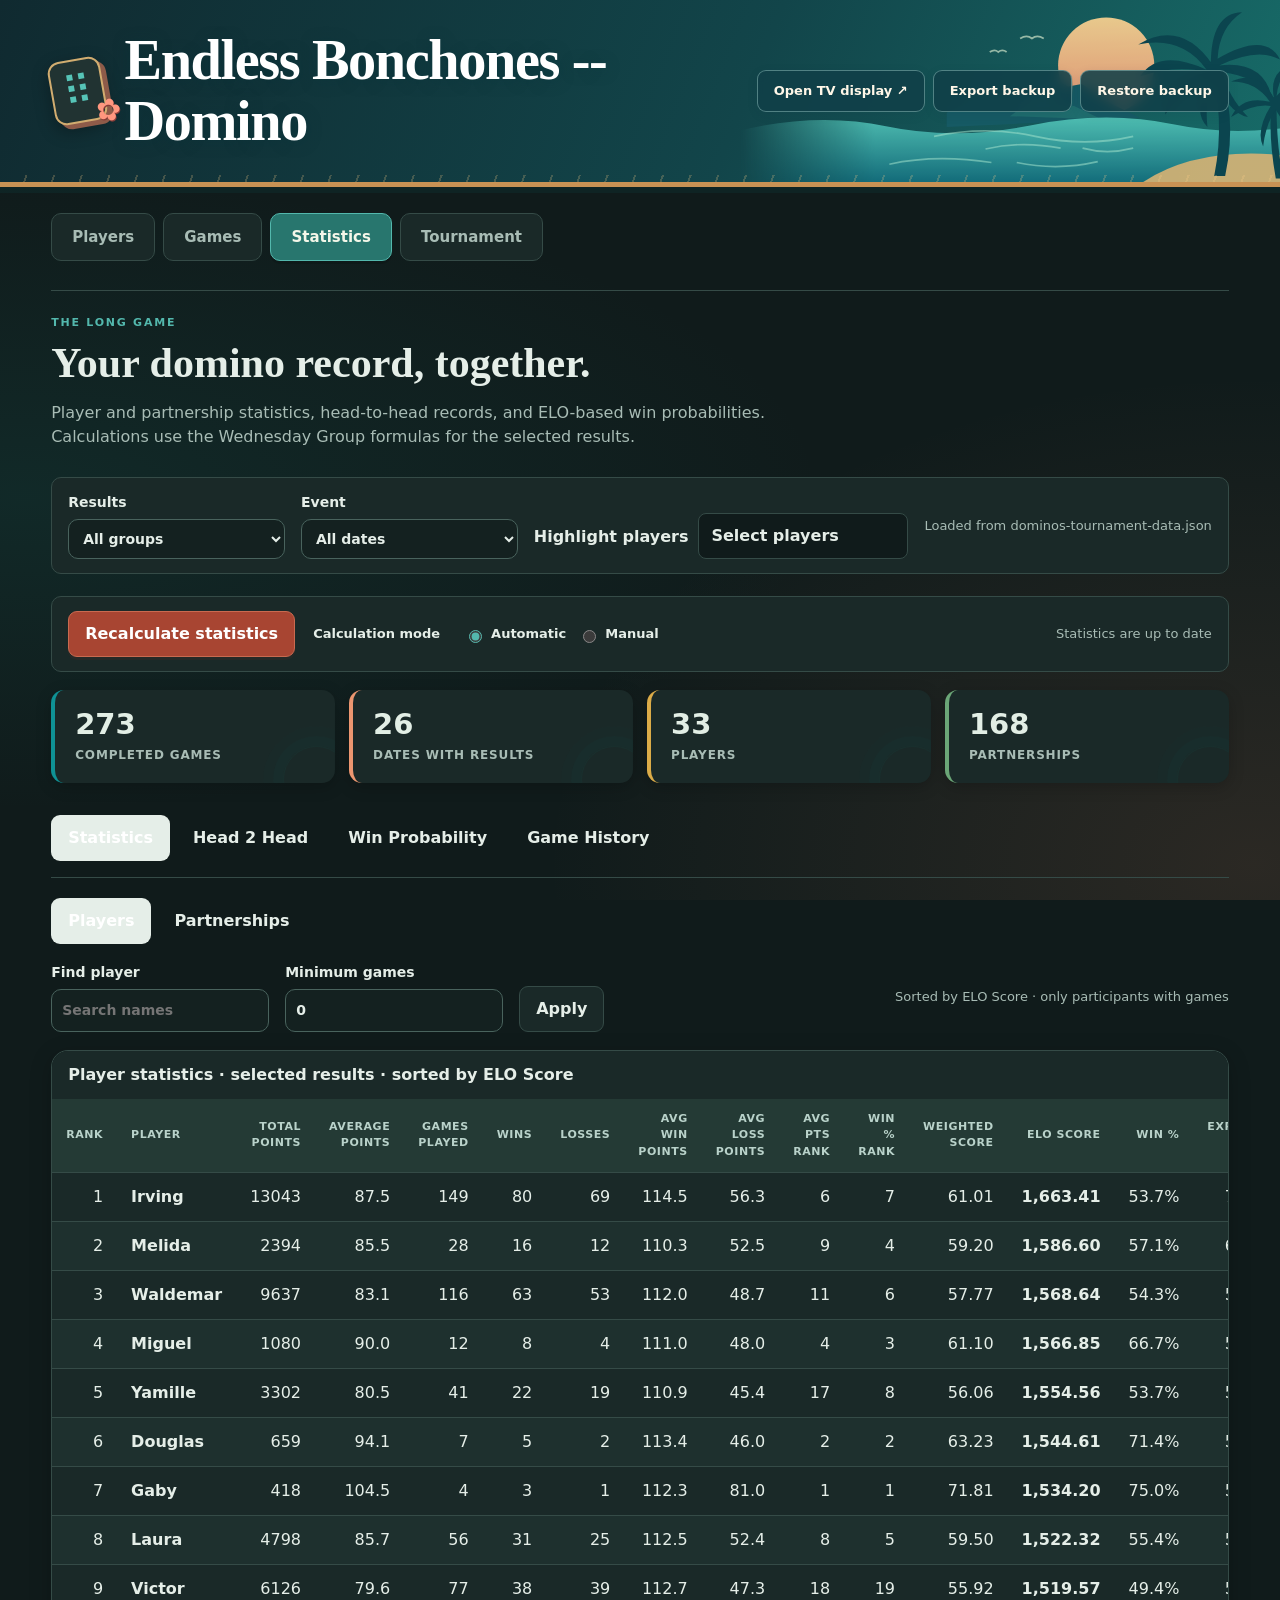
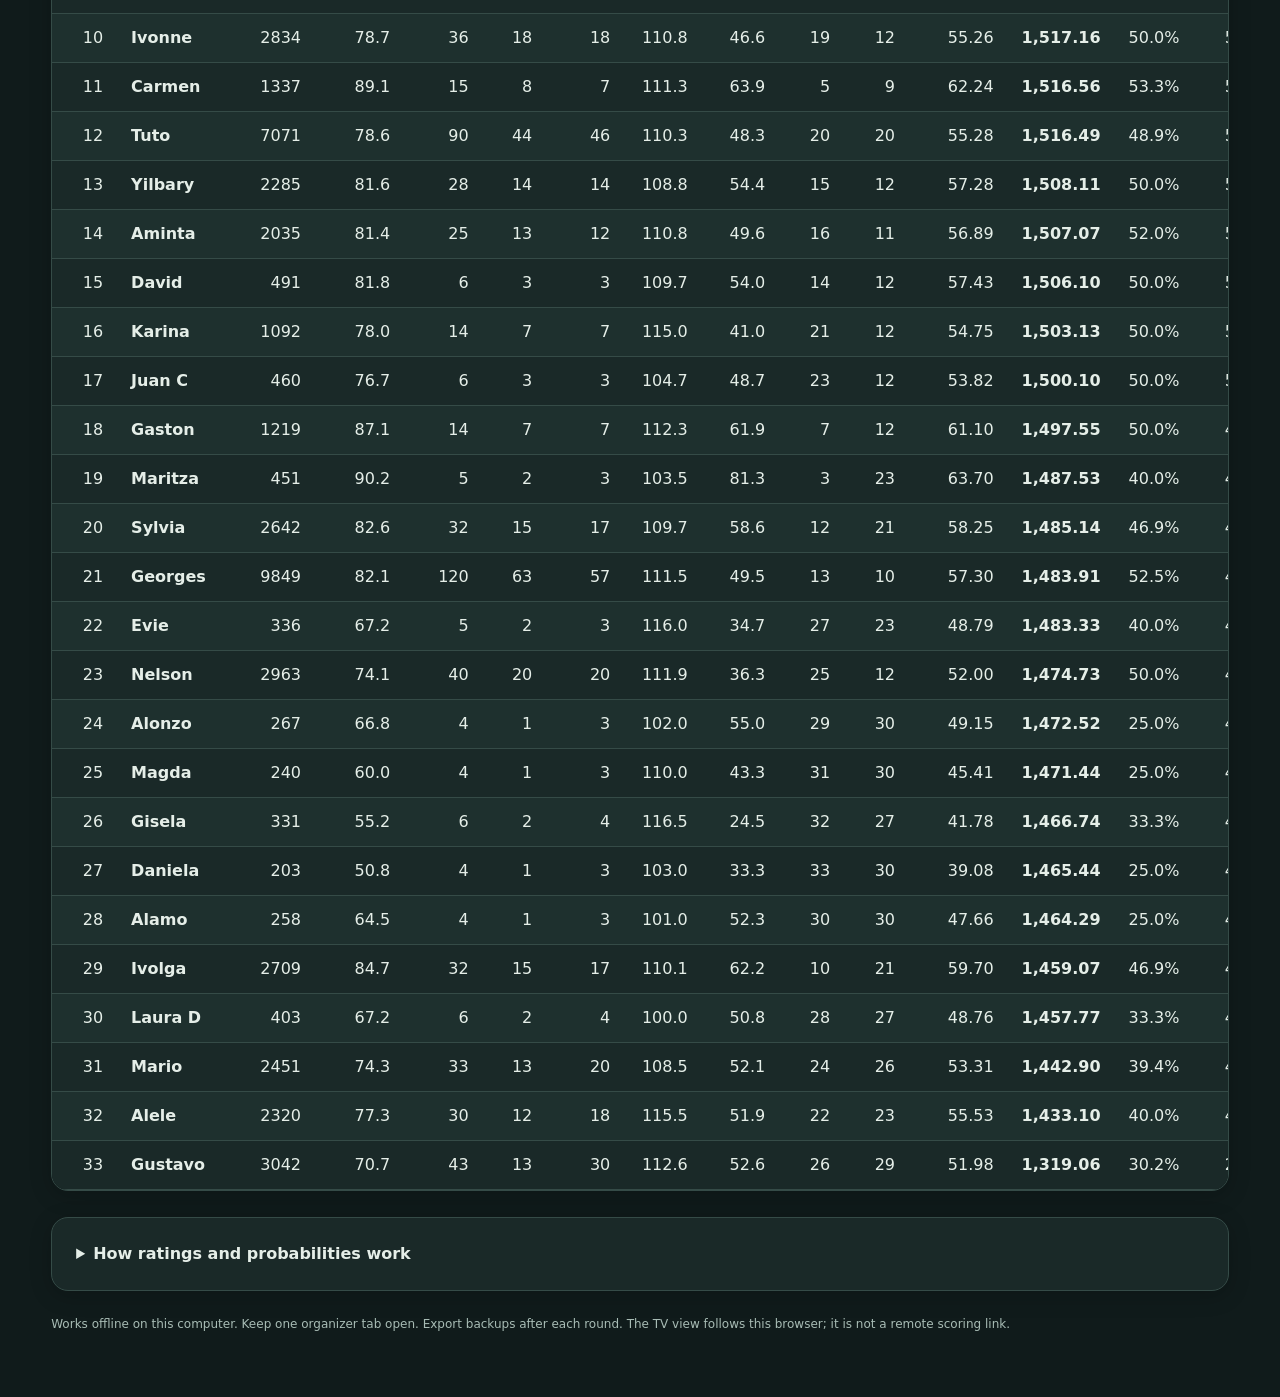
==== commit 6a3261bf: "Restore Tournament data" ====
--- a/statistics.html
+++ b/statistics.html
@@ -131,13 +131,7 @@
  <g fill="none" stroke="#e2f2d4" stroke-width="2" opacity=".7"><path d="M332 48q8-5 14 0 6-5 14 0"/><path d="M296 64q6-4 10 0 5-4 10 0"/></g>
 </svg>
 <div class="brand"><div class="tile" aria-hidden="true">⠿</div><div><h1 id="eventTitle">Endless Bonchones -- Domino</h1></div></div><div class="actions" id="headerActions"></div></header><div class="shell"><nav id="moduleNav" class="module-nav" aria-label="Application modules"></nav><nav id="nav" aria-label="Tournament sections"></nav><main id="main"></main><p class="foot" id="footer"></p></div><div id="toast" role="status" aria-live="polite"></div><dialog id="confirmDialog"><h2 id="dialogTitle"></h2><p id="dialogBody"></p><div class="actions"><button id="dialogCancel">Cancel</button><button id="dialogOK" class="primary">Continue</button></div></dialog>
-<script>// Fill these values after creating the shared Supabase project.
-// The publishable key is intended for browser use. Never put a secret/service key here.
-window.DOMINO_SHARED_CONFIG={
- supabaseUrl:'',
- publishableKey:''
-};
-</script><script id="playerDirectorySeed" type="application/json">[{"id": 1, "firstName": "Alamo", "gender": "M", "fullName": "", "description": "", "image": "", "showInStatistics": true}, {"id": 2, "firstName": "Alele", "gender": "F", "fullName": "", "description": "", "image": "", "showInStatistics": true}, {"id": 3, "firstName": "Alonzo", "gender": "M", "fullName": "", "description": "", "image": "", "showInStatistics": true}, {"id": 4, "firstName": "Aminta", "gender": "F", "fullName": "", "description": "", "image": "", "showInStatistics": true}, {"id": 5, "firstName": "Carmen", "gender": "F", "fullName": "", "description": "", "image": "", "showInStatistics": true}, {"id": 6, "firstName": "Daniela", "gender": "F", "fullName": "", "description": "", "image": "", "showInStatistics": true}, {"id": 7, "firstName": "David", "gender": "M", "fullName": "", "description": "", "image": "", "showInStatistics": true}, {"id": 8, "firstName": "Douglas", "gender": "M", "fullName": "", "description": "", "image": "", "showInStatistics": true}, {"id": 9, "firstName": "Evie", "gender": "F", "fullName": "", "description": "", "image": "", "showInStatistics": true}, {"id": 10, "firstName": "Gaby", "gender": "F", "fullName": "", "description": "", "image": "", "showInStatistics": true}, {"id": 11, "firstName": "Gaston", "gender": "M", "fullName": "", "description": "", "image": "", "showInStatistics": true}, {"id": 12, "firstName": "Georges", "gender": "M", "fullName": "", "description": "", "image": "", "showInStatistics": true}, {"id": 13, "firstName": "Gisela", "gender": "F", "fullName": "", "description": "", "image": "", "showInStatistics": true}, {"id": 14, "firstName": "Gustavo", "gender": "M", "fullName": "", "description": "", "image": "", "showInStatistics": true}, {"id": 15, "firstName": "Irving", "gender": "M", "fullName": "", "description": "", "image": "", "showInStatistics": true}, {"id": 16, "firstName": "Ivolga", "gender": "F", "fullName": "", "description": "", "image": "", "showInStatistics": true}, {"id": 17, "firstName": "Ivonne", "gender": "F", "fullName": "", "description": "", "image": "", "showInStatistics": true}, {"id": 18, "firstName": "Karina", "gender": "F", "fullName": "", "description": "", "image": "", "showInStatistics": true}, {"id": 19, "firstName": "Laura", "gender": "F", "fullName": "", "description": "", "image": "", "showInStatistics": true}, {"id": 20, "firstName": "Laura D", "gender": "F", "fullName": "", "description": "", "image": "", "showInStatistics": true}, {"id": 21, "firstName": "Magda", "gender": "F", "fullName": "", "description": "", "image": "", "showInStatistics": true}, {"id": 22, "firstName": "Mario", "gender": "M", "fullName": "", "description": "", "image": "", "showInStatistics": true}, {"id": 23, "firstName": "Maritza", "gender": "F", "fullName": "", "description": "", "image": "", "showInStatistics": true}, {"id": 24, "firstName": "Melida", "gender": "F", "fullName": "", "description": "", "image": "", "showInStatistics": true}, {"id": 25, "firstName": "Miguel", "gender": "M", "fullName": "", "description": "", "image": "", "showInStatistics": true}, {"id": 26, "firstName": "Nelson", "gender": "M", "fullName": "", "description": "", "image": "", "showInStatistics": true}, {"id": 27, "firstName": "Sylvia", "gender": "F", "fullName": "", "description": "", "image": "", "showInStatistics": true}, {"id": 28, "firstName": "Tuto", "gender": "M", "fullName": "", "description": "", "image": "", "showInStatistics": true}, {"id": 29, "firstName": "Waldemar", "gender": "M", "fullName": "", "description": "", "image": "", "showInStatistics": true}, {"id": 30, "firstName": "Yamille", "gender": "F", "fullName": "", "description": "", "image": "", "showInStatistics": true}, {"id": 31, "firstName": "Yilbary", "gender": "F", "fullName": "", "description": "", "image": "", "showInStatistics": true}, {"id": 32, "firstName": "Victor", "gender": "M", "fullName": "", "description": "", "image": "", "showInStatistics": true}, {"id": 33, "firstName": "Juan C", "gender": "M", "fullName": "", "description": "", "image": "", "showInStatistics": true}]</script><script>window.playerDirectorySeed=JSON.parse(document.getElementById("playerDirectorySeed").textContent);window.playerDirectory=window.playerDirectorySeed.slice();try{const stored=localStorage.getItem("domino-player-directory-v1");if(stored){const parsed=JSON.parse(stored);if(Array.isArray(parsed)&&parsed.every(p=>Number.isInteger(p.id)&&typeof p.firstName==="string")){window.playerDirectory=parsed;for(const seedPlayer of window.playerDirectorySeed)if(!window.playerDirectory.some(p=>p.id===seedPlayer.id))window.playerDirectory.push(seedPlayer);}}}catch{}</script><script id="dateDataSeed" type="application/json">{"schemaVersion": 1, "dates": [{"id": "date-wed-2026-06-10", "date": "2026-06-10", "type": "Wednesday Group", "description": "", "games": [{"id": "wed-0005", "team1": ["15", "29"], "score1": 111, "team2": ["14", "28"], "score2": 50}, {"id": "wed-0006", "team1": ["28", "29"], "score1": 73, "team2": ["15", "12"], "score2": 150}, {"id": "wed-0007", "team1": ["15", "14"], "score1": 40, "team2": ["12", "28"], "score2": 111}, {"id": "wed-0008", "team1": ["29", "15"], "score1": 0, "team2": ["12", "14"], "score2": 119}, {"id": "wed-0009", "team1": ["12", "29"], "score1": 101, "team2": ["28", "14"], "score2": 94}, {"id": "wed-0010", "team1": ["12", "29"], "score1": 0, "team2": ["15", "14"], "score2": 102}, {"id": "wed-0011", "team1": ["15", "28"], "score1": 79, "team2": ["14", "29"], "score2": 112}]}, {"id": "date-wed-2026-06-17", "date": "2026-06-17", "type": "Wednesday Group", "description": "", "games": [{"id": "wed-0012", "team1": ["15", "29"], "score1": 154, "team2": ["32", "12"], "score2": 37}, {"id": "wed-0013", "team1": ["12", "15"], "score1": 103, "team2": ["29", "32"], "score2": 30}, {"id": "wed-0014", "team1": ["32", "15"], "score1": 108, "team2": ["12", "29"], "score2": 37}, {"id": "wed-0015", "team1": ["29", "15"], "score1": 36, "team2": ["32", "12"], "score2": 112}, {"id": "wed-0016", "team1": ["12", "15"], "score1": 63, "team2": ["32", "29"], "score2": 136}, {"id": "wed-0017", "team1": ["32", "15"], "score1": 60, "team2": ["29", "12"], "score2": 108}, {"id": "wed-0018", "team1": ["12", "32"], "score1": 70, "team2": ["15", "29"], "score2": 104}]}, {"id": "date-wed-2026-06-24", "date": "2026-06-24", "type": "Wednesday Group", "description": "", "games": [{"id": "wed-0019", "team1": ["32", "15"], "score1": 107, "team2": ["29", "28"], "score2": 26}, {"id": "wed-0020", "team1": ["32", "28"], "score1": 47, "team2": ["29", "12"], "score2": 118}, {"id": "wed-0021", "team1": ["15", "29"], "score1": 80, "team2": ["12", "28"], "score2": 103}, {"id": "wed-0022", "team1": ["15", "12"], "score1": 37, "team2": ["32", "29"], "score2": 111}, {"id": "wed-0023", "team1": ["12", "32"], "score1": 120, "team2": ["15", "28"], "score2": 52}, {"id": "wed-0024", "team1": ["12", "15"], "score1": 116, "team2": ["32", "29"], "score2": 0}, {"id": "wed-0025", "team1": ["15", "29"], "score1": 122, "team2": ["12", "32"], "score2": 71}]}, {"id": "date-wed-2026-07-08", "date": "2026-07-08", "type": "Wednesday Group", "description": "", "games": [{"id": "wed-0026", "team1": ["32", "29"], "score1": 107, "team2": ["15", "12"], "score2": 11}, {"id": "wed-0027", "team1": ["14", "15"], "score1": 31, "team2": ["12", "29"], "score2": 102}, {"id": "wed-0028", "team1": ["14", "12"], "score1": 94, "team2": ["15", "29"], "score2": 135}, {"id": "wed-0029", "team1": ["14", "29"], "score1": 114, "team2": ["12", "32"], "score2": 93}, {"id": "wed-0030", "team1": ["32", "14"], "score1": 101, "team2": ["29", "15"], "score2": 62}, {"id": "wed-0031", "team1": ["32", "12"], "score1": 109, "team2": ["15", "14"], "score2": 61}, {"id": "wed-0032", "team1": ["12", "32"], "score1": 106, "team2": ["15", "14"], "score2": 85}]}, {"id": "date-wed-2026-07-15", "date": "2026-07-15", "type": "Wednesday Group", "description": "", "games": [{"id": "wed-0033", "team1": ["15", "14"], "score1": 131, "team2": ["32", "12"], "score2": 58}, {"id": "wed-0034", "team1": ["32", "15"], "score1": 101, "team2": ["14", "12"], "score2": 23}, {"id": "wed-0035", "team1": ["15", "12"], "score1": 108, "team2": ["32", "14"], "score2": 83}, {"id": "wed-0036", "team1": ["14", "32"], "score1": 77, "team2": ["15", "12"], "score2": 116}, {"id": "wed-0037", "team1": ["15", "12"], "score1": 129, "team2": ["14", "32"], "score2": 0}]}, {"id": "date-wed-2026-07-22", "date": "2026-07-22", "type": "Wednesday Group", "description": "", "games": [{"id": "wed-0038", "team1": ["33", "12"], "score1": 106, "team2": ["29", "15"], "score2": 98}, {"id": "wed-0039", "team1": ["29", "33"], "score1": 101, "team2": ["32", "15"], "score2": 25}, {"id": "wed-0040", "team1": ["12", "15"], "score1": 120, "team2": ["32", "29"], "score2": 26}, {"id": "wed-0041", "team1": ["33", "32"], "score1": 107, "team2": ["12", "29"], "score2": 28}, {"id": "wed-0042", "team1": ["12", "32"], "score1": 112, "team2": ["15", "33"], "score2": 49}, {"id": "wed-0043", "team1": ["15", "29"], "score1": 104, "team2": ["33", "12"], "score2": 35}, {"id": "wed-0044", "team1": ["32", "33"], "score1": 62, "team2": ["29", "15"], "score2": 101}]}, {"id": "date-wed-2026-08-05", "date": "2026-08-05", "type": "Wednesday Group", "description": "", "games": [{"id": "wed-0045", "team1": ["29", "15"], "score1": 0, "team2": ["12", "32"], "score2": 112}, {"id": "wed-0046", "team1": ["12", "29"], "score1": 35, "team2": ["15", "32"], "score2": 138}, {"id": "wed-0047", "team1": ["29", "32"], "score1": 106, "team2": ["15", "12"], "score2": 43}, {"id": "wed-0048", "team1": ["15", "29"], "score1": 105, "team2": ["12", "32"], "score2": 51}, {"id": "wed-0049", "team1": ["15", "32"], "score1": 82, "team2": ["29", "12"], "score2": 113}, {"id": "wed-0050", "team1": ["29", "32"], "score1": 77, "team2": ["12", "15"], "score2": 109}, {"id": "wed-0051", "team1": ["12", "29"], "score1": 105, "team2": ["32", "15"], "score2": 29}]}, {"id": "date-wed-2026-08-26", "date": "2026-08-26", "type": "Wednesday Group", "description": "", "games": [{"id": "wed-0052", "team1": ["29", "12"], "score1": 113, "team2": ["15", "28"], "score2": 83}, {"id": "wed-0053", "team1": ["28", "12"], "score1": 99, "team2": ["29", "15"], "score2": 118}, {"id": "wed-0054", "team1": ["12", "15"], "score1": 108, "team2": ["28", "29"], "score2": 57}, {"id": "wed-0055", "team1": ["15", "29"], "score1": 114, "team2": ["28", "12"], "score2": 24}, {"id": "wed-0056", "team1": ["29", "12"], "score1": 31, "team2": ["28", "15"], "score2": 113}, {"id": "wed-0057", "team1": ["28", "29"], "score1": 106, "team2": ["12", "15"], "score2": 11}, {"id": "wed-0058", "team1": ["12", "29"], "score1": 123, "team2": ["15", "28"], "score2": 79}]}, {"id": "date-wed-2026-09-09", "date": "2026-09-09", "type": "Wednesday Group", "description": "", "games": [{"id": "wed-0059", "team1": ["12", "15"], "score1": 83, "team2": ["32", "14"], "score2": 100}, {"id": "wed-0060", "team1": ["15", "32"], "score1": 138, "team2": ["14", "12"], "score2": 34}, {"id": "wed-0061", "team1": ["14", "15"], "score1": 63, "team2": ["12", "32"], "score2": 100}, {"id": "wed-0062", "team1": ["12", "32"], "score1": 102, "team2": ["15", "14"], "score2": 61}, {"id": "wed-0063", "team1": ["12", "15"], "score1": 103, "team2": ["32", "14"], "score2": 36}, {"id": "wed-0064", "team1": ["32", "15"], "score1": 105, "team2": ["12", "14"], "score2": 44}, {"id": "wed-0065", "team1": ["32", "14"], "score1": 131, "team2": ["15", "12"], "score2": 76}, {"id": "wed-0066", "team1": ["12", "32"], "score1": 0, "team2": ["14", "15"], "score2": 102}]}, {"id": "date-wed-2026-09-23", "date": "2026-09-23", "type": "Wednesday Group", "description": "", "games": [{"id": "wed-0067", "team1": ["29", "15"], "score1": 93, "team2": ["32", "28"], "score2": 106}, {"id": "wed-0068", "team1": ["15", "28"], "score1": 116, "team2": ["29", "32"], "score2": 46}, {"id": "wed-0069", "team1": ["28", "29"], "score1": 109, "team2": ["15", "32"], "score2": 56}, {"id": "wed-0070", "team1": ["32", "28"], "score1": 5, "team2": ["29", "15"], "score2": 107}, {"id": "wed-0071", "team1": ["29", "32"], "score1": 108, "team2": ["15", "28"], "score2": 81}, {"id": "wed-0072", "team1": ["29", "28"], "score1": 56, "team2": ["32", "15"], "score2": 107}, {"id": "wed-0073", "team1": ["29", "28"], "score1": 100, "team2": ["15", "32"], "score2": 72}]}, {"id": "date-wed-2026-10-14", "date": "2026-10-14", "type": "Wednesday Group", "description": "", "games": [{"id": "wed-0074", "team1": ["28", "32"], "score1": 36, "team2": ["29", "15"], "score2": 106}, {"id": "wed-0075", "team1": ["32", "29"], "score1": 13, "team2": ["28", "15"], "score2": 137}, {"id": "wed-0076", "team1": ["28", "15"], "score1": 15, "team2": ["29", "32"], "score2": 109}, {"id": "wed-0077", "team1": ["28", "29"], "score1": 121, "team2": ["15", "32"], "score2": 65}, {"id": "wed-0078", "team1": ["29", "28"], "score1": 111, "team2": ["15", "32"], "score2": 65}, {"id": "wed-0079", "team1": ["32", "28"], "score1": 131, "team2": ["15", "29"], "score2": 40}, {"id": "wed-0080", "team1": ["32", "15"], "score1": 55, "team2": ["29", "28"], "score2": 118}, {"id": "wed-0081", "team1": ["32", "15"], "score1": 116, "team2": ["29", "28"], "score2": 50}]}, {"id": "date-wed-2026-10-21", "date": "2026-10-21", "type": "Wednesday Group", "description": "", "games": [{"id": "wed-0082", "team1": ["28", "12"], "score1": 89, "team2": ["32", "29"], "score2": 108}, {"id": "wed-0083", "team1": ["28", "29"], "score1": 59, "team2": ["32", "12"], "score2": 115}, {"id": "wed-0084", "team1": ["32", "28"], "score1": 105, "team2": ["12", "29"], "score2": 43}, {"id": "wed-0085", "team1": ["29", "12"], "score1": 123, "team2": ["28", "32"], "score2": 61}]}, {"id": "date-wed-2026-10-28", "date": "2026-10-28", "type": "Wednesday Group", "description": "", "games": [{"id": "wed-0086", "team1": ["12", "29"], "score1": 131, "team2": ["15", "14"], "score2": 17}, {"id": "wed-0087", "team1": ["15", "32"], "score1": 113, "team2": ["29", "14"], "score2": 68}, {"id": "wed-0088", "team1": ["12", "14"], "score1": 125, "team2": ["32", "29"], "score2": 19}, {"id": "wed-0089", "team1": ["15", "12"], "score1": 128, "team2": ["14", "32"], "score2": 10}, {"id": "wed-0090", "team1": ["15", "29"], "score1": 85, "team2": ["12", "32"], "score2": 102}, {"id": "wed-0091", "team1": ["29", "32"], "score1": 46, "team2": ["12", "15"], "score2": 113}, {"id": "wed-0092", "team1": ["14", "15"], "score1": 109, "team2": ["32", "12"], "score2": 28}]}, {"id": "date-wed-2026-11-04", "date": "2026-11-04", "type": "Wednesday Group", "description": "", "games": [{"id": "wed-0093", "team1": ["32", "15"], "score1": 113, "team2": ["29", "12"], "score2": 45}, {"id": "wed-0094", "team1": ["15", "12"], "score1": 109, "team2": ["32", "14"], "score2": 55}, {"id": "wed-0095", "team1": ["15", "29"], "score1": 109, "team2": ["12", "14"], "score2": 67}, {"id": "wed-0096", "team1": ["29", "14"], "score1": 32, "team2": ["12", "32"], "score2": 104}, {"id": "wed-0097", "team1": ["29", "32"], "score1": 115, "team2": ["15", "12"], "score2": 21}, {"id": "wed-0098", "team1": ["15", "29"], "score1": 80, "team2": ["12", "32"], "score2": 124}]}, {"id": "date-wed-2026-11-11", "date": "2026-11-11", "type": "Wednesday Group", "description": "", "games": [{"id": "wed-0099", "team1": ["28", "29"], "score1": 0, "team2": ["12", "15"], "score2": 120}, {"id": "wed-0100", "team1": ["29", "12"], "score1": 84, "team2": ["28", "15"], "score2": 108}, {"id": "wed-0101", "team1": ["12", "28"], "score1": 113, "team2": ["14", "29"], "score2": 70}, {"id": "wed-0102", "team1": ["28", "14"], "score1": 51, "team2": ["15", "12"], "score2": 104}, {"id": "wed-0103", "team1": ["29", "28"], "score1": 104, "team2": ["14", "15"], "score2": 64}, {"id": "wed-0104", "team1": ["15", "28"], "score1": 40, "team2": ["29", "12"], "score2": 115}, {"id": "wed-0105", "team1": ["15", "28"], "score1": 103, "team2": ["14", "29"], "score2": 97}, {"id": "wed-0106", "team1": ["12", "14"], "score1": 0, "team2": ["15", "29"], "score2": 111}]}, {"id": "date-wed-2026-11-18", "date": "2026-11-18", "type": "Wednesday Group", "description": "", "games": [{"id": "wed-0107", "team1": ["29", "15"], "score1": 113, "team2": ["32", "28"], "score2": 79}, {"id": "wed-0108", "team1": ["32", "15"], "score1": 136, "team2": ["29", "12"], "score2": 69}, {"id": "wed-0109", "team1": ["29", "28"], "score1": 113, "team2": ["32", "12"], "score2": 40}, {"id": "wed-0110", "team1": ["12", "15"], "score1": 117, "team2": ["29", "32"], "score2": 80}, {"id": "wed-0111", "team1": ["28", "15"], "score1": 105, "team2": ["12", "29"], "score2": 80}, {"id": "wed-0112", "team1": ["12", "28"], "score1": 57, "team2": ["29", "15"], "score2": 113}, {"id": "wed-0113", "team1": ["29", "12"], "score1": 113, "team2": ["15", "28"], "score2": 20}, {"id": "wed-0114", "team1": ["28", "29"], "score1": 132, "team2": ["12", "15"], "score2": 0}]}, {"id": "date-eb-2026-05-23", "date": "2026-05-23", "type": "Endless Bonchones", "description": "", "games": [{"id": "eb-0005", "team1": ["15", "19"], "score1": 113, "team2": ["22", "30"], "score2": 33}, {"id": "eb-0006", "team1": ["11", "31"], "score1": 90, "team2": ["12", "2"], "score2": 100}, {"id": "eb-0007", "team1": ["26", "18"], "score1": 121, "team2": ["28", "16"], "score2": 77}, {"id": "eb-0008", "team1": ["15", "30"], "score1": 94, "team2": ["22", "19"], "score2": 105}, {"id": "eb-0009", "team1": ["11", "2"], "score1": 116, "team2": ["12", "31"], "score2": 98}, {"id": "eb-0010", "team1": ["26", "16"], "score1": 113, "team2": ["28", "18"], "score2": 25}, {"id": "eb-0011", "team1": ["15", "31"], "score1": 102, "team2": ["22", "2"], "score2": 0}, {"id": "eb-0012", "team1": ["11", "18"], "score1": 88, "team2": ["12", "16"], "score2": 128}, {"id": "eb-0013", "team1": ["26", "19"], "score1": 110, "team2": ["28", "30"], "score2": 45}, {"id": "eb-0014", "team1": ["15", "2"], "score1": 66, "team2": ["22", "31"], "score2": 112}, {"id": "eb-0015", "team1": ["11", "16"], "score1": 102, "team2": ["12", "18"], "score2": 16}, {"id": "eb-0016", "team1": ["26", "30"], "score1": 20, "team2": ["28", "19"], "score2": 115}, {"id": "eb-0017", "team1": ["15", "18"], "score1": 131, "team2": ["22", "16"], "score2": 22}, {"id": "eb-0018", "team1": ["11", "19"], "score1": 114, "team2": ["12", "30"], "score2": 85}, {"id": "eb-0019", "team1": ["26", "31"], "score1": 107, "team2": ["28", "2"], "score2": 55}, {"id": "eb-0020", "team1": ["15", "16"], "score1": 93, "team2": ["22", "18"], "score2": 100}, {"id": "eb-0021", "team1": ["11", "30"], "score1": 103, "team2": ["12", "19"], "score2": 73}, {"id": "eb-0022", "team1": ["26", "2"], "score1": 45, "team2": ["28", "31"], "score2": 101}]}, {"id": "date-eb-2026-07-05", "date": "2026-07-05", "type": "Endless Bonchones", "description": "", "games": [{"id": "eb-0023", "team1": ["27", "29"], "score1": 100, "team2": ["24", "16"], "score2": 98}, {"id": "eb-0024", "team1": ["16", "27"], "score1": 66, "team2": ["24", "12"], "score2": 100}, {"id": "eb-0025", "team1": ["12", "16"], "score1": 100, "team2": ["24", "27"], "score2": 54}, {"id": "eb-0026", "team1": ["28", "17"], "score1": 100, "team2": ["19", "31"], "score2": 8}, {"id": "eb-0027", "team1": ["17", "31"], "score1": 0, "team2": ["19", "12"], "score2": 100}, {"id": "eb-0028", "team1": ["31", "29"], "score1": 33, "team2": ["28", "12"], "score2": 100}, {"id": "eb-0029", "team1": ["12", "29"], "score1": 100, "team2": ["24", "31"], "score2": 51}, {"id": "eb-0030", "team1": ["28", "12"], "score1": 100, "team2": ["31", "29"], "score2": 48}, {"id": "eb-0031", "team1": ["28", "31"], "score1": 100, "team2": ["17", "29"], "score2": 37}, {"id": "eb-0032", "team1": ["16", "19"], "score1": 89, "team2": ["17", "24"], "score2": 100}, {"id": "eb-0033", "team1": ["28", "19"], "score1": 32, "team2": ["17", "16"], "score2": 100}, {"id": "eb-0034", "team1": ["27", "19"], "score1": 100, "team2": ["12", "31"], "score2": 20}]}, {"id": "date-eb-2026-08-29", "date": "2026-08-29", "type": "Endless Bonchones", "description": "", "games": [{"id": "eb-0035", "team1": ["19", "10"], "score1": 116, "team2": ["22", "28"], "score2": 13}, {"id": "eb-0036", "team1": ["22", "28"], "score1": 20, "team2": ["10", "19"], "score2": 120}, {"id": "eb-0037", "team1": ["28", "10"], "score1": 81, "team2": ["26", "19"], "score2": 132}, {"id": "eb-0038", "team1": ["28", "10"], "score1": 101, "team2": ["26", "19"], "score2": 39}, {"id": "eb-0039", "team1": ["4", "19"], "score1": 62, "team2": ["27", "22"], "score2": 106}, {"id": "eb-0040", "team1": ["22", "27"], "score1": 75, "team2": ["26", "30"], "score2": 121}, {"id": "eb-0041", "team1": ["28", "19"], "score1": 36, "team2": ["30", "26"], "score2": 117}, {"id": "eb-0042", "team1": ["25", "22"], "score1": 88, "team2": ["30", "26"], "score2": 109}, {"id": "eb-0043", "team1": ["17", "4"], "score1": 123, "team2": ["30", "26"], "score2": 19}, {"id": "eb-0044", "team1": ["22", "30"], "score1": 79, "team2": ["17", "4"], "score2": 111}, {"id": "eb-0045", "team1": ["30", "4"], "score1": 19, "team2": ["22", "17"], "score2": 102}, {"id": "eb-0046", "team1": ["4", "17"], "score1": 71, "team2": ["18", "2"], "score2": 117}, {"id": "eb-0047", "team1": ["18", "2"], "score1": 115, "team2": ["27", "25"], "score2": 67}, {"id": "eb-0048", "team1": ["11", "2"], "score1": 81, "team2": ["27", "25"], "score2": 107}]}, {"id": "date-eb-2026-09-19", "date": "2026-09-19", "type": "Endless Bonchones", "description": "", "games": [{"id": "eb-0049", "team1": ["5", "4"], "score1": 52, "team2": ["15", "19"], "score2": 102}, {"id": "eb-0050", "team1": ["17", "27"], "score1": 11, "team2": ["4", "5"], "score2": 119}, {"id": "eb-0051", "team1": ["17", "27"], "score1": 60, "team2": ["15", "19"], "score2": 101}, {"id": "eb-0052", "team1": ["15", "5"], "score1": 108, "team2": ["4", "19"], "score2": 78}, {"id": "eb-0053", "team1": ["15", "17"], "score1": 36, "team2": ["27", "5"], "score2": 109}, {"id": "eb-0054", "team1": ["27", "15"], "score1": 109, "team2": ["19", "17"], "score2": 71}]}, {"id": "date-eb-2026-09-26", "date": "2026-09-26", "type": "Endless Bonchones", "description": "", "games": [{"id": "eb-0055", "team1": ["29", "26"], "score1": 17, "team2": ["30", "5"], "score2": 101}, {"id": "eb-0056", "team1": ["30", "5"], "score1": 87, "team2": ["29", "26"], "score2": 100}, {"id": "eb-0057", "team1": ["28", "24"], "score1": 14, "team2": ["27", "19"], "score2": 107}, {"id": "eb-0058", "team1": ["28", "24"], "score1": 110, "team2": ["27", "19"], "score2": 68}, {"id": "eb-0059", "team1": ["30", "29"], "score1": 124, "team2": ["5", "26"], "score2": 42}, {"id": "eb-0060", "team1": ["5", "29"], "score1": 111, "team2": ["30", "26"], "score2": 0}, {"id": "eb-0061", "team1": ["22", "24"], "score1": 66, "team2": ["15", "29"], "score2": 105}, {"id": "eb-0062", "team1": ["24", "19"], "score1": 116, "team2": ["29", "15"], "score2": 88}, {"id": "eb-0063", "team1": ["27", "19"], "score1": 126, "team2": ["26", "15"], "score2": 96}, {"id": "eb-0064", "team1": ["30", "26"], "score1": 100, "team2": ["5", "16"], "score2": 54}, {"id": "eb-0065", "team1": ["22", "5"], "score1": 90, "team2": ["30", "16"], "score2": 107}]}, {"id": "date-eb-2026-10-03", "date": "2026-10-03", "type": "Endless Bonchones", "description": "", "games": [{"id": "eb-0066", "team1": ["5", "29"], "score1": 79, "team2": ["18", "3"], "score2": 102}, {"id": "eb-0067", "team1": ["24", "2"], "score1": 43, "team2": ["16", "6"], "score2": 103}, {"id": "eb-0068", "team1": ["11", "1"], "score1": 19, "team2": ["26", "28"], "score2": 100}, {"id": "eb-0069", "team1": ["23", "27"], "score1": 89, "team2": ["30", "9"], "score2": 124}, {"id": "eb-0070", "team1": ["8", "7"], "score1": 108, "team2": ["17", "15"], "score2": 88}, {"id": "eb-0071", "team1": ["1", "29"], "score1": 101, "team2": ["7", "23"], "score2": 69}, {"id": "eb-0072", "team1": ["9", "2"], "score1": 108, "team2": ["11", "17"], "score2": 52}, {"id": "eb-0073", "team1": ["16", "27"], "score1": 113, "team2": ["15", "19"], "score2": 64}, {"id": "eb-0074", "team1": ["18", "21"], "score1": 27, "team2": ["28", "30"], "score2": 110}, {"id": "eb-0075", "team1": ["3", "22"], "score1": 62, "team2": ["26", "24"], "score2": 113}, {"id": "eb-0076", "team1": ["15", "22"], "score1": 102, "team2": ["6", "9"], "score2": 29}, {"id": "eb-0077", "team1": ["2", "18"], "score1": 15, "team2": ["19", "23"], "score2": 106}, {"id": "eb-0078", "team1": ["8", "11"], "score1": 116, "team2": ["29", "24"], "score2": 30}, {"id": "eb-0079", "team1": ["17", "3"], "score1": 57, "team2": ["28", "16"], "score2": 108}, {"id": "eb-0080", "team1": ["5", "26"], "score1": 105, "team2": ["27", "21"], "score2": 4}, {"id": "eb-0081", "team1": ["19", "24"], "score1": 70, "team2": ["30", "5"], "score2": 128}, {"id": "eb-0082", "team1": ["17", "18"], "score1": 119, "team2": ["22", "27"], "score2": 36}, {"id": "eb-0083", "team1": ["16", "9"], "score1": 0, "team2": ["7", "26"], "score2": 105}, {"id": "eb-0084", "team1": ["11", "3"], "score1": 46, "team2": ["15", "23"], "score2": 101}, {"id": "eb-0085", "team1": ["1", "6"], "score1": 46, "team2": ["8", "21"], "score2": 110}, {"id": "eb-0086", "team1": ["7", "6"], "score1": 25, "team2": ["5", "28"], "score2": 109}, {"id": "eb-0087", "team1": ["2", "30"], "score1": 113, "team2": ["1", "8"], "score2": 92}, {"id": "eb-0088", "team1": ["29", "19"], "score1": 117, "team2": ["22", "21"], "score2": 99}, {"id": "eb-0089", "team1": ["30", "28"], "score1": 100, "team2": ["17", "22"], "score2": 16}, {"id": "eb-0090", "team1": ["23", "19"], "score1": 86, "team2": ["15", "29"], "score2": 105}, {"id": "eb-0091", "team1": ["26", "8"], "score1": 114, "team2": ["18", "9"], "score2": 75}, {"id": "eb-0092", "team1": ["5", "16"], "score1": 43, "team2": ["7", "2"], "score2": 116}, {"id": "eb-0093", "team1": ["30", "28"], "score1": 104, "team2": ["15", "29"], "score2": 92}, {"id": "eb-0094", "team1": ["26", "8"], "score1": 119, "team2": ["7", "2"], "score2": 68}, {"id": "eb-0095", "team1": ["30", "28"], "score1": 134, "team2": ["26", "8"], "score2": 0}]}, {"id": "date-eb-2026-10-10", "date": "2026-10-10", "type": "Endless Bonchones", "description": "", "games": [{"id": "eb-0096", "team1": ["15", "17"], "score1": 105, "team2": ["18", "28"], "score2": 41}, {"id": "eb-0097", "team1": ["26", "25"], "score1": 37, "team2": ["15", "17"], "score2": 122}, {"id": "eb-0098", "team1": ["15", "17"], "score1": 2, "team2": ["2", "29"], "score2": 108}, {"id": "eb-0099", "team1": ["4", "27"], "score1": 104, "team2": ["29", "2"], "score2": 41}, {"id": "eb-0100", "team1": ["29", "4"], "score1": 116, "team2": ["27", "2"], "score2": 56}, {"id": "eb-0101", "team1": ["30", "20"], "score1": 100, "team2": ["27", "2"], "score2": 79}, {"id": "eb-0102", "team1": ["20", "13"], "score1": 25, "team2": ["22", "4"], "score2": 106}, {"id": "eb-0103", "team1": ["25", "28"], "score1": 110, "team2": ["22", "30"], "score2": 51}, {"id": "eb-0104", "team1": ["30", "26"], "score1": 55, "team2": ["25", "28"], "score2": 133}, {"id": "eb-0105", "team1": ["22", "4"], "score1": 107, "team2": ["27", "20"], "score2": 56}, {"id": "eb-0106", "team1": ["20", "27"], "score1": 100, "team2": ["4", "22"], "score2": 64}, {"id": "eb-0107", "team1": ["25", "28"], "score1": 101, "team2": ["20", "30"], "score2": 70}, {"id": "eb-0108", "team1": ["19", "28"], "score1": 60, "team2": ["15", "24"], "score2": 111}, {"id": "eb-0109", "team1": ["28", "19"], "score1": 123, "team2": ["15", "24"], "score2": 70}, {"id": "eb-0110", "team1": ["17", "19"], "score1": 124, "team2": ["24", "15"], "score2": 72}, {"id": "eb-0111", "team1": ["17", "15"], "score1": 98, "team2": ["19", "24"], "score2": 126}, {"id": "eb-0112", "team1": ["30", "28"], "score1": 23, "team2": ["19", "24"], "score2": 111}, {"id": "eb-0113", "team1": ["24", "19"], "score1": 112, "team2": ["30", "28"], "score2": 0}, {"id": "eb-0114", "team1": ["2", "29"], "score1": 0, "team2": ["19", "24"], "score2": 114}, {"id": "eb-0115", "team1": ["30", "29"], "score1": 26, "team2": ["24", "19"], "score2": 104}, {"id": "eb-0116", "team1": ["24", "22"], "score1": 110, "team2": ["19", "20"], "score2": 52}, {"id": "eb-0117", "team1": ["27", "26"], "score1": 87, "team2": ["29", "30"], "score2": 110}]}, {"id": "date-eb-2026-10-30", "date": "2026-10-30", "type": "Endless Bonchones", "description": "", "games": [{"id": "eb-0118", "team1": ["30", "19"], "score1": 107, "team2": ["2", "15"], "score2": 57}, {"id": "eb-0119", "team1": ["19", "30"], "score1": 54, "team2": ["29", "26"], "score2": 105}, {"id": "eb-0120", "team1": ["2", "30"], "score1": 111, "team2": ["29", "26"], "score2": 68}, {"id": "eb-0121", "team1": ["2", "26"], "score1": 50, "team2": ["30", "29"], "score2": 106}, {"id": "eb-0122", "team1": ["29", "17"], "score1": 114, "team2": ["31", "24"], "score2": 62}, {"id": "eb-0123", "team1": ["17", "29"], "score1": 72, "team2": ["12", "11"], "score2": 112}, {"id": "eb-0124", "team1": ["12", "15"], "score1": 74, "team2": ["24", "25"], "score2": 102}, {"id": "eb-0125", "team1": ["24", "25"], "score1": 110, "team2": ["12", "15"], "score2": 95}, {"id": "eb-0126", "team1": ["12", "15"], "score1": 114, "team2": ["24", "25"], "score2": 0}, {"id": "eb-0127", "team1": ["12", "15"], "score1": 37, "team2": ["24", "25"], "score2": 107}, {"id": "eb-0128", "team1": ["12", "15"], "score1": 42, "team2": ["24", "25"], "score2": 118}, {"id": "eb-0129", "team1": ["16", "19"], "score1": 77, "team2": ["22", "31"], "score2": 113}, {"id": "eb-0130", "team1": ["16", "12"], "score1": 6, "team2": ["22", "27"], "score2": 132}, {"id": "eb-0131", "team1": ["22", "26"], "score1": 23, "team2": ["27", "16"], "score2": 115}, {"id": "eb-0132", "team1": ["22", "31"], "score1": 48, "team2": ["19", "16"], "score2": 123}, {"id": "eb-0133", "team1": ["27", "16"], "score1": 53, "team2": ["22", "31"], "score2": 113}]}, {"id": "date-eb-2026-11-06", "date": "2026-11-06", "type": "Endless Bonchones", "description": "", "games": [{"id": "eb-0134", "team1": ["12", "31"], "score1": 108, "team2": ["22", "4"], "score2": 64}, {"id": "eb-0135", "team1": ["14", "22"], "score1": 102, "team2": ["12", "31"], "score2": 78}, {"id": "eb-0136", "team1": ["28", "14"], "score1": 116, "team2": ["12", "31"], "score2": 64}, {"id": "eb-0137", "team1": ["28", "14"], "score1": 27, "team2": ["12", "31"], "score2": 106}, {"id": "eb-0138", "team1": ["22", "14"], "score1": 92, "team2": ["12", "31"], "score2": 109}, {"id": "eb-0139", "team1": ["16", "27"], "score1": 80, "team2": ["30", "4"], "score2": 100}, {"id": "eb-0140", "team1": ["30", "16"], "score1": 51, "team2": ["27", "4"], "score2": 108}, {"id": "eb-0141", "team1": ["16", "19"], "score1": 109, "team2": ["14", "30"], "score2": 52}, {"id": "eb-0142", "team1": ["19", "16"], "score1": 98, "team2": ["30", "27"], "score2": 110}, {"id": "eb-0143", "team1": ["28", "17"], "score1": 110, "team2": ["26", "15"], "score2": 30}, {"id": "eb-0144", "team1": ["4", "28"], "score1": 52, "team2": ["15", "26"], "score2": 111}, {"id": "eb-0145", "team1": ["27", "26"], "score1": 55, "team2": ["17", "15"], "score2": 124}, {"id": "eb-0146", "team1": ["26", "28"], "score1": 100, "team2": ["15", "17"], "score2": 34}, {"id": "eb-0147", "team1": ["26", "15"], "score1": 136, "team2": ["19", "28"], "score2": 36}, {"id": "eb-0148", "team1": ["26", "17"], "score1": 42, "team2": ["19", "15"], "score2": 118}, {"id": "eb-0149", "team1": ["15", "17"], "score1": 117, "team2": ["19", "26"], "score2": 0}, {"id": "eb-0150", "team1": ["19", "26"], "score1": 0, "team2": ["17", "15"], "score2": 109}]}, {"id": "date-eb-2026-11-14", "date": "2026-11-14", "type": "Endless Bonchones", "description": "", "games": [{"id": "eb-0151", "team1": ["16", "31"], "score1": 102, "team2": ["19", "11"], "score2": 57}, {"id": "eb-0152", "team1": ["11", "31"], "score1": 123, "team2": ["19", "13"], "score2": 0}, {"id": "eb-0153", "team1": ["31", "16"], "score1": 115, "team2": ["13", "19"], "score2": 48}, {"id": "eb-0154", "team1": ["2", "15"], "score1": 99, "team2": ["12", "4"], "score2": 123}, {"id": "eb-0155", "team1": ["4", "12"], "score1": 102, "team2": ["2", "15"], "score2": 60}, {"id": "eb-0156", "team1": ["2", "15"], "score1": 137, "team2": ["12", "4"], "score2": 69}, {"id": "eb-0157", "team1": ["17", "12"], "score1": 100, "team2": ["4", "15"], "score2": 27}, {"id": "eb-0158", "team1": ["12", "17"], "score1": 83, "team2": ["15", "4"], "score2": 112}, {"id": "eb-0159", "team1": ["12", "4"], "score1": 0, "team2": ["2", "15"], "score2": 131}, {"id": "eb-0160", "team1": ["12", "31"], "score1": 112, "team2": ["15", "13"], "score2": 25}, {"id": "eb-0161", "team1": ["15", "13"], "score1": 111, "team2": ["31", "12"], "score2": 66}, {"id": "eb-0162", "team1": ["15", "4"], "score1": 109, "team2": ["17", "12"], "score2": 9}, {"id": "eb-0163", "team1": ["13", "15"], "score1": 122, "team2": ["12", "31"], "score2": 96}, {"id": "eb-0164", "team1": ["28", "16"], "score1": 68, "team2": ["19", "17"], "score2": 114}, {"id": "eb-0165", "team1": ["2", "4"], "score1": 37, "team2": ["19", "17"], "score2": 101}, {"id": "eb-0166", "team1": ["2", "16"], "score1": 114, "team2": ["28", "19"], "score2": 53}, {"id": "eb-0167", "team1": ["28", "19"], "score1": 101, "team2": ["16", "2"], "score2": 82}]}]}</script><script id="historySeed" type="application/json">{"schemaVersion": 1, "ratingModel": "wednesday-workbook-v1", "events": [], "players": [{"id": "1", "name": "Alamo", "aliases": []}, {"id": "2", "name": "Alele", "aliases": []}, {"id": "3", "name": "Alonzo", "aliases": []}, {"id": "4", "name": "Aminta", "aliases": []}, {"id": "5", "name": "Carmen", "aliases": []}, {"id": "6", "name": "Daniela", "aliases": []}, {"id": "7", "name": "David", "aliases": []}, {"id": "8", "name": "Douglas", "aliases": []}, {"id": "9", "name": "Evie", "aliases": []}, {"id": "10", "name": "Gaby", "aliases": []}, {"id": "11", "name": "Gaston", "aliases": []}, {"id": "12", "name": "Georges", "aliases": []}, {"id": "13", "name": "Gisela", "aliases": []}, {"id": "14", "name": "Gustavo", "aliases": []}, {"id": "15", "name": "Irving", "aliases": []}, {"id": "16", "name": "Ivolga", "aliases": []}, {"id": "17", "name": "Ivonne", "aliases": []}, {"id": "18", "name": "Karina", "aliases": []}, {"id": "19", "name": "Laura", "aliases": []}, {"id": "20", "name": "Laura D", "aliases": []}, {"id": "21", "name": "Magda", "aliases": []}, {"id": "22", "name": "Mario", "aliases": []}, {"id": "23", "name": "Maritza", "aliases": []}, {"id": "24", "name": "Melida", "aliases": []}, {"id": "25", "name": "Miguel", "aliases": []}, {"id": "26", "name": "Nelson", "aliases": []}, {"id": "27", "name": "Sylvia", "aliases": []}, {"id": "28", "name": "Tuto", "aliases": []}, {"id": "29", "name": "Waldemar", "aliases": []}, {"id": "30", "name": "Yamille", "aliases": []}, {"id": "31", "name": "Yilbary", "aliases": []}, {"id": "32", "name": "Victor", "aliases": []}, {"id": "33", "name": "Juan C", "aliases": []}], "defaultPlayers": ["1", "2", "3", "4", "5", "6", "7", "8", "9", "10", "11", "12", "13", "14", "15", "16", "17", "18", "19", "20", "21", "22", "23", "24", "25", "26", "27", "28", "29", "30", "31", "32", "33"]}</script><script>/* Tournament calculations shared by the standalone app and its checks. */
+<script id="playerDirectorySeed" type="application/json">[{"id": 1, "firstName": "Alamo", "gender": "M", "fullName": "", "description": "", "image": "", "showInStatistics": true}, {"id": 2, "firstName": "Alele", "gender": "F", "fullName": "", "description": "", "image": "", "showInStatistics": true}, {"id": 3, "firstName": "Alonzo", "gender": "M", "fullName": "", "description": "", "image": "", "showInStatistics": true}, {"id": 4, "firstName": "Aminta", "gender": "F", "fullName": "", "description": "", "image": "", "showInStatistics": true}, {"id": 5, "firstName": "Carmen", "gender": "F", "fullName": "", "description": "", "image": "", "showInStatistics": true}, {"id": 6, "firstName": "Daniela", "gender": "F", "fullName": "", "description": "", "image": "", "showInStatistics": true}, {"id": 7, "firstName": "David", "gender": "M", "fullName": "", "description": "", "image": "", "showInStatistics": true}, {"id": 8, "firstName": "Douglas", "gender": "M", "fullName": "", "description": "", "image": "", "showInStatistics": true}, {"id": 9, "firstName": "Evie", "gender": "F", "fullName": "", "description": "", "image": "", "showInStatistics": true}, {"id": 10, "firstName": "Gaby", "gender": "F", "fullName": "", "description": "", "image": "", "showInStatistics": true}, {"id": 11, "firstName": "Gaston", "gender": "M", "fullName": "", "description": "", "image": "", "showInStatistics": true}, {"id": 12, "firstName": "Georges", "gender": "M", "fullName": "", "description": "", "image": "", "showInStatistics": true}, {"id": 13, "firstName": "Gisela", "gender": "F", "fullName": "", "description": "", "image": "", "showInStatistics": true}, {"id": 14, "firstName": "Gustavo", "gender": "M", "fullName": "", "description": "", "image": "", "showInStatistics": true}, {"id": 15, "firstName": "Irving", "gender": "M", "fullName": "", "description": "", "image": "", "showInStatistics": true}, {"id": 16, "firstName": "Ivolga", "gender": "F", "fullName": "", "description": "", "image": "", "showInStatistics": true}, {"id": 17, "firstName": "Ivonne", "gender": "F", "fullName": "", "description": "", "image": "", "showInStatistics": true}, {"id": 18, "firstName": "Karina", "gender": "F", "fullName": "", "description": "", "image": "", "showInStatistics": true}, {"id": 19, "firstName": "Laura", "gender": "F", "fullName": "", "description": "", "image": "", "showInStatistics": true}, {"id": 20, "firstName": "Laura D", "gender": "F", "fullName": "", "description": "", "image": "", "showInStatistics": true}, {"id": 21, "firstName": "Magda", "gender": "F", "fullName": "", "description": "", "image": "", "showInStatistics": true}, {"id": 22, "firstName": "Mario", "gender": "M", "fullName": "", "description": "", "image": "", "showInStatistics": true}, {"id": 23, "firstName": "Maritza", "gender": "F", "fullName": "", "description": "", "image": "", "showInStatistics": true}, {"id": 24, "firstName": "Melida", "gender": "F", "fullName": "", "description": "", "image": "", "showInStatistics": true}, {"id": 25, "firstName": "Miguel", "gender": "M", "fullName": "", "description": "", "image": "", "showInStatistics": true}, {"id": 26, "firstName": "Nelson", "gender": "M", "fullName": "", "description": "", "image": "", "showInStatistics": true}, {"id": 27, "firstName": "Sylvia", "gender": "F", "fullName": "", "description": "", "image": "", "showInStatistics": true}, {"id": 28, "firstName": "Tuto", "gender": "M", "fullName": "", "description": "", "image": "", "showInStatistics": true}, {"id": 29, "firstName": "Waldemar", "gender": "M", "fullName": "", "description": "", "image": "", "showInStatistics": true}, {"id": 30, "firstName": "Yamille", "gender": "F", "fullName": "", "description": "", "image": "", "showInStatistics": true}, {"id": 31, "firstName": "Yilbary", "gender": "F", "fullName": "", "description": "", "image": "", "showInStatistics": true}, {"id": 32, "firstName": "Victor", "gender": "M", "fullName": "", "description": "", "image": "", "showInStatistics": true}, {"id": 33, "firstName": "Juan C", "gender": "M", "fullName": "", "description": "", "image": "", "showInStatistics": true}]</script><script>window.playerDirectorySeed=JSON.parse(document.getElementById("playerDirectorySeed").textContent);window.playerDirectory=window.playerDirectorySeed.slice();try{const stored=localStorage.getItem("domino-player-directory-v1");if(stored){const parsed=JSON.parse(stored);if(Array.isArray(parsed)&&parsed.every(p=>Number.isInteger(p.id)&&typeof p.firstName==="string")){window.playerDirectory=parsed;for(const seedPlayer of window.playerDirectorySeed)if(!window.playerDirectory.some(p=>p.id===seedPlayer.id))window.playerDirectory.push(seedPlayer);}}}catch{}</script><script id="dateDataSeed" type="application/json">{"schemaVersion": 1, "dates": [{"id": "date-wed-2026-06-10", "date": "2026-06-10", "type": "Wednesday Group", "description": "", "games": [{"id": "wed-0005", "team1": ["15", "29"], "score1": 111, "team2": ["14", "28"], "score2": 50}, {"id": "wed-0006", "team1": ["28", "29"], "score1": 73, "team2": ["15", "12"], "score2": 150}, {"id": "wed-0007", "team1": ["15", "14"], "score1": 40, "team2": ["12", "28"], "score2": 111}, {"id": "wed-0008", "team1": ["29", "15"], "score1": 0, "team2": ["12", "14"], "score2": 119}, {"id": "wed-0009", "team1": ["12", "29"], "score1": 101, "team2": ["28", "14"], "score2": 94}, {"id": "wed-0010", "team1": ["12", "29"], "score1": 0, "team2": ["15", "14"], "score2": 102}, {"id": "wed-0011", "team1": ["15", "28"], "score1": 79, "team2": ["14", "29"], "score2": 112}]}, {"id": "date-wed-2026-06-17", "date": "2026-06-17", "type": "Wednesday Group", "description": "", "games": [{"id": "wed-0012", "team1": ["15", "29"], "score1": 154, "team2": ["32", "12"], "score2": 37}, {"id": "wed-0013", "team1": ["12", "15"], "score1": 103, "team2": ["29", "32"], "score2": 30}, {"id": "wed-0014", "team1": ["32", "15"], "score1": 108, "team2": ["12", "29"], "score2": 37}, {"id": "wed-0015", "team1": ["29", "15"], "score1": 36, "team2": ["32", "12"], "score2": 112}, {"id": "wed-0016", "team1": ["12", "15"], "score1": 63, "team2": ["32", "29"], "score2": 136}, {"id": "wed-0017", "team1": ["32", "15"], "score1": 60, "team2": ["29", "12"], "score2": 108}, {"id": "wed-0018", "team1": ["12", "32"], "score1": 70, "team2": ["15", "29"], "score2": 104}]}, {"id": "date-wed-2026-06-24", "date": "2026-06-24", "type": "Wednesday Group", "description": "", "games": [{"id": "wed-0019", "team1": ["32", "15"], "score1": 107, "team2": ["29", "28"], "score2": 26}, {"id": "wed-0020", "team1": ["32", "28"], "score1": 47, "team2": ["29", "12"], "score2": 118}, {"id": "wed-0021", "team1": ["15", "29"], "score1": 80, "team2": ["12", "28"], "score2": 103}, {"id": "wed-0022", "team1": ["15", "12"], "score1": 37, "team2": ["32", "29"], "score2": 111}, {"id": "wed-0023", "team1": ["12", "32"], "score1": 120, "team2": ["15", "28"], "score2": 52}, {"id": "wed-0024", "team1": ["12", "15"], "score1": 116, "team2": ["32", "29"], "score2": 0}, {"id": "wed-0025", "team1": ["15", "29"], "score1": 122, "team2": ["12", "32"], "score2": 71}]}, {"id": "date-wed-2026-07-08", "date": "2026-07-08", "type": "Wednesday Group", "description": "", "games": [{"id": "wed-0026", "team1": ["32", "29"], "score1": 107, "team2": ["15", "12"], "score2": 11}, {"id": "wed-0027", "team1": ["14", "15"], "score1": 31, "team2": ["12", "29"], "score2": 102}, {"id": "wed-0028", "team1": ["14", "12"], "score1": 94, "team2": ["15", "29"], "score2": 135}, {"id": "wed-0029", "team1": ["14", "29"], "score1": 114, "team2": ["12", "32"], "score2": 93}, {"id": "wed-0030", "team1": ["32", "14"], "score1": 101, "team2": ["29", "15"], "score2": 62}, {"id": "wed-0031", "team1": ["32", "12"], "score1": 109, "team2": ["15", "14"], "score2": 61}, {"id": "wed-0032", "team1": ["12", "32"], "score1": 106, "team2": ["15", "14"], "score2": 85}]}, {"id": "date-wed-2026-07-15", "date": "2026-07-15", "type": "Wednesday Group", "description": "", "games": [{"id": "wed-0033", "team1": ["15", "14"], "score1": 131, "team2": ["32", "12"], "score2": 58}, {"id": "wed-0034", "team1": ["32", "15"], "score1": 101, "team2": ["14", "12"], "score2": 23}, {"id": "wed-0035", "team1": ["15", "12"], "score1": 108, "team2": ["32", "14"], "score2": 83}, {"id": "wed-0036", "team1": ["14", "32"], "score1": 77, "team2": ["15", "12"], "score2": 116}, {"id": "wed-0037", "team1": ["15", "12"], "score1": 129, "team2": ["14", "32"], "score2": 0}]}, {"id": "date-wed-2026-07-22", "date": "2026-07-22", "type": "Wednesday Group", "description": "", "games": [{"id": "wed-0038", "team1": ["33", "12"], "score1": 106, "team2": ["29", "15"], "score2": 98}, {"id": "wed-0039", "team1": ["29", "33"], "score1": 101, "team2": ["32", "15"], "score2": 25}, {"id": "wed-0040", "team1": ["12", "15"], "score1": 120, "team2": ["32", "29"], "score2": 26}, {"id": "wed-0041", "team1": ["33", "32"], "score1": 107, "team2": ["12", "29"], "score2": 28}, {"id": "wed-0042", "team1": ["12", "32"], "score1": 112, "team2": ["15", "33"], "score2": 49}, {"id": "wed-0043", "team1": ["15", "29"], "score1": 104, "team2": ["33", "12"], "score2": 35}, {"id": "wed-0044", "team1": ["32", "33"], "score1": 62, "team2": ["29", "15"], "score2": 101}]}, {"id": "date-wed-2026-08-05", "date": "2026-08-05", "type": "Wednesday Group", "description": "", "games": [{"id": "wed-0045", "team1": ["29", "15"], "score1": 0, "team2": ["12", "32"], "score2": 112}, {"id": "wed-0046", "team1": ["12", "29"], "score1": 35, "team2": ["15", "32"], "score2": 138}, {"id": "wed-0047", "team1": ["29", "32"], "score1": 106, "team2": ["15", "12"], "score2": 43}, {"id": "wed-0048", "team1": ["15", "29"], "score1": 105, "team2": ["12", "32"], "score2": 51}, {"id": "wed-0049", "team1": ["15", "32"], "score1": 82, "team2": ["29", "12"], "score2": 113}, {"id": "wed-0050", "team1": ["29", "32"], "score1": 77, "team2": ["12", "15"], "score2": 109}, {"id": "wed-0051", "team1": ["12", "29"], "score1": 105, "team2": ["32", "15"], "score2": 29}]}, {"id": "date-wed-2026-08-26", "date": "2026-08-26", "type": "Wednesday Group", "description": "", "games": [{"id": "wed-0052", "team1": ["29", "12"], "score1": 113, "team2": ["15", "28"], "score2": 83}, {"id": "wed-0053", "team1": ["28", "12"], "score1": 99, "team2": ["29", "15"], "score2": 118}, {"id": "wed-0054", "team1": ["12", "15"], "score1": 108, "team2": ["28", "29"], "score2": 57}, {"id": "wed-0055", "team1": ["15", "29"], "score1": 114, "team2": ["28", "12"], "score2": 24}, {"id": "wed-0056", "team1": ["29", "12"], "score1": 31, "team2": ["28", "15"], "score2": 113}, {"id": "wed-0057", "team1": ["28", "29"], "score1": 106, "team2": ["12", "15"], "score2": 11}, {"id": "wed-0058", "team1": ["12", "29"], "score1": 123, "team2": ["15", "28"], "score2": 79}]}, {"id": "date-wed-2026-09-09", "date": "2026-09-09", "type": "Wednesday Group", "description": "", "games": [{"id": "wed-0059", "team1": ["12", "15"], "score1": 83, "team2": ["32", "14"], "score2": 100}, {"id": "wed-0060", "team1": ["15", "32"], "score1": 138, "team2": ["14", "12"], "score2": 34}, {"id": "wed-0061", "team1": ["14", "15"], "score1": 63, "team2": ["12", "32"], "score2": 100}, {"id": "wed-0062", "team1": ["12", "32"], "score1": 102, "team2": ["15", "14"], "score2": 61}, {"id": "wed-0063", "team1": ["12", "15"], "score1": 103, "team2": ["32", "14"], "score2": 36}, {"id": "wed-0064", "team1": ["32", "15"], "score1": 105, "team2": ["12", "14"], "score2": 44}, {"id": "wed-0065", "team1": ["32", "14"], "score1": 131, "team2": ["15", "12"], "score2": 76}, {"id": "wed-0066", "team1": ["12", "32"], "score1": 0, "team2": ["14", "15"], "score2": 102}]}, {"id": "date-wed-2026-09-23", "date": "2026-09-23", "type": "Wednesday Group", "description": "", "games": [{"id": "wed-0067", "team1": ["29", "15"], "score1": 93, "team2": ["32", "28"], "score2": 106}, {"id": "wed-0068", "team1": ["15", "28"], "score1": 116, "team2": ["29", "32"], "score2": 46}, {"id": "wed-0069", "team1": ["28", "29"], "score1": 109, "team2": ["15", "32"], "score2": 56}, {"id": "wed-0070", "team1": ["32", "28"], "score1": 5, "team2": ["29", "15"], "score2": 107}, {"id": "wed-0071", "team1": ["29", "32"], "score1": 108, "team2": ["15", "28"], "score2": 81}, {"id": "wed-0072", "team1": ["29", "28"], "score1": 56, "team2": ["32", "15"], "score2": 107}, {"id": "wed-0073", "team1": ["29", "28"], "score1": 100, "team2": ["15", "32"], "score2": 72}]}, {"id": "date-wed-2026-10-14", "date": "2026-10-14", "type": "Wednesday Group", "description": "", "games": [{"id": "wed-0074", "team1": ["28", "32"], "score1": 36, "team2": ["29", "15"], "score2": 106}, {"id": "wed-0075", "team1": ["32", "29"], "score1": 13, "team2": ["28", "15"], "score2": 137}, {"id": "wed-0076", "team1": ["28", "15"], "score1": 15, "team2": ["29", "32"], "score2": 109}, {"id": "wed-0077", "team1": ["28", "29"], "score1": 121, "team2": ["15", "32"], "score2": 65}, {"id": "wed-0078", "team1": ["29", "28"], "score1": 111, "team2": ["15", "32"], "score2": 65}, {"id": "wed-0079", "team1": ["32", "28"], "score1": 131, "team2": ["15", "29"], "score2": 40}, {"id": "wed-0080", "team1": ["32", "15"], "score1": 55, "team2": ["29", "28"], "score2": 118}, {"id": "wed-0081", "team1": ["32", "15"], "score1": 116, "team2": ["29", "28"], "score2": 50}]}, {"id": "date-wed-2026-10-21", "date": "2026-10-21", "type": "Wednesday Group", "description": "", "games": [{"id": "wed-0082", "team1": ["28", "12"], "score1": 89, "team2": ["32", "29"], "score2": 108}, {"id": "wed-0083", "team1": ["28", "29"], "score1": 59, "team2": ["32", "12"], "score2": 115}, {"id": "wed-0084", "team1": ["32", "28"], "score1": 105, "team2": ["12", "29"], "score2": 43}, {"id": "wed-0085", "team1": ["29", "12"], "score1": 123, "team2": ["28", "32"], "score2": 61}]}, {"id": "date-wed-2026-10-28", "date": "2026-10-28", "type": "Wednesday Group", "description": "", "games": [{"id": "wed-0086", "team1": ["12", "29"], "score1": 131, "team2": ["15", "14"], "score2": 17}, {"id": "wed-0087", "team1": ["15", "32"], "score1": 113, "team2": ["29", "14"], "score2": 68}, {"id": "wed-0088", "team1": ["12", "14"], "score1": 125, "team2": ["32", "29"], "score2": 19}, {"id": "wed-0089", "team1": ["15", "12"], "score1": 128, "team2": ["14", "32"], "score2": 10}, {"id": "wed-0090", "team1": ["15", "29"], "score1": 85, "team2": ["12", "32"], "score2": 102}, {"id": "wed-0091", "team1": ["29", "32"], "score1": 46, "team2": ["12", "15"], "score2": 113}, {"id": "wed-0092", "team1": ["14", "15"], "score1": 109, "team2": ["32", "12"], "score2": 28}]}, {"id": "date-wed-2026-11-04", "date": "2026-11-04", "type": "Wednesday Group", "description": "", "games": [{"id": "wed-0093", "team1": ["32", "15"], "score1": 113, "team2": ["29", "12"], "score2": 45}, {"id": "wed-0094", "team1": ["15", "12"], "score1": 109, "team2": ["32", "14"], "score2": 55}, {"id": "wed-0095", "team1": ["15", "29"], "score1": 109, "team2": ["12", "14"], "score2": 67}, {"id": "wed-0096", "team1": ["29", "14"], "score1": 32, "team2": ["12", "32"], "score2": 104}, {"id": "wed-0097", "team1": ["29", "32"], "score1": 115, "team2": ["15", "12"], "score2": 21}, {"id": "wed-0098", "team1": ["15", "29"], "score1": 80, "team2": ["12", "32"], "score2": 124}]}, {"id": "date-wed-2026-11-11", "date": "2026-11-11", "type": "Wednesday Group", "description": "", "games": [{"id": "wed-0099", "team1": ["28", "29"], "score1": 0, "team2": ["12", "15"], "score2": 120}, {"id": "wed-0100", "team1": ["29", "12"], "score1": 84, "team2": ["28", "15"], "score2": 108}, {"id": "wed-0101", "team1": ["12", "28"], "score1": 113, "team2": ["14", "29"], "score2": 70}, {"id": "wed-0102", "team1": ["28", "14"], "score1": 51, "team2": ["15", "12"], "score2": 104}, {"id": "wed-0103", "team1": ["29", "28"], "score1": 104, "team2": ["14", "15"], "score2": 64}, {"id": "wed-0104", "team1": ["15", "28"], "score1": 40, "team2": ["29", "12"], "score2": 115}, {"id": "wed-0105", "team1": ["15", "28"], "score1": 103, "team2": ["14", "29"], "score2": 97}, {"id": "wed-0106", "team1": ["12", "14"], "score1": 0, "team2": ["15", "29"], "score2": 111}]}, {"id": "date-wed-2026-11-18", "date": "2026-11-18", "type": "Wednesday Group", "description": "", "games": [{"id": "wed-0107", "team1": ["29", "15"], "score1": 113, "team2": ["32", "28"], "score2": 79}, {"id": "wed-0108", "team1": ["32", "15"], "score1": 136, "team2": ["29", "12"], "score2": 69}, {"id": "wed-0109", "team1": ["29", "28"], "score1": 113, "team2": ["32", "12"], "score2": 40}, {"id": "wed-0110", "team1": ["12", "15"], "score1": 117, "team2": ["29", "32"], "score2": 80}, {"id": "wed-0111", "team1": ["28", "15"], "score1": 105, "team2": ["12", "29"], "score2": 80}, {"id": "wed-0112", "team1": ["12", "28"], "score1": 57, "team2": ["29", "15"], "score2": 113}, {"id": "wed-0113", "team1": ["29", "12"], "score1": 113, "team2": ["15", "28"], "score2": 20}, {"id": "wed-0114", "team1": ["28", "29"], "score1": 132, "team2": ["12", "15"], "score2": 0}]}, {"id": "date-eb-2026-05-23", "date": "2026-05-23", "type": "Endless Bonchones", "description": "", "games": [{"id": "eb-0005", "team1": ["15", "19"], "score1": 113, "team2": ["22", "30"], "score2": 33}, {"id": "eb-0006", "team1": ["11", "31"], "score1": 90, "team2": ["12", "2"], "score2": 100}, {"id": "eb-0007", "team1": ["26", "18"], "score1": 121, "team2": ["28", "16"], "score2": 77}, {"id": "eb-0008", "team1": ["15", "30"], "score1": 94, "team2": ["22", "19"], "score2": 105}, {"id": "eb-0009", "team1": ["11", "2"], "score1": 116, "team2": ["12", "31"], "score2": 98}, {"id": "eb-0010", "team1": ["26", "16"], "score1": 113, "team2": ["28", "18"], "score2": 25}, {"id": "eb-0011", "team1": ["15", "31"], "score1": 102, "team2": ["22", "2"], "score2": 0}, {"id": "eb-0012", "team1": ["11", "18"], "score1": 88, "team2": ["12", "16"], "score2": 128}, {"id": "eb-0013", "team1": ["26", "19"], "score1": 110, "team2": ["28", "30"], "score2": 45}, {"id": "eb-0014", "team1": ["15", "2"], "score1": 66, "team2": ["22", "31"], "score2": 112}, {"id": "eb-0015", "team1": ["11", "16"], "score1": 102, "team2": ["12", "18"], "score2": 16}, {"id": "eb-0016", "team1": ["26", "30"], "score1": 20, "team2": ["28", "19"], "score2": 115}, {"id": "eb-0017", "team1": ["15", "18"], "score1": 131, "team2": ["22", "16"], "score2": 22}, {"id": "eb-0018", "team1": ["11", "19"], "score1": 114, "team2": ["12", "30"], "score2": 85}, {"id": "eb-0019", "team1": ["26", "31"], "score1": 107, "team2": ["28", "2"], "score2": 55}, {"id": "eb-0020", "team1": ["15", "16"], "score1": 93, "team2": ["22", "18"], "score2": 100}, {"id": "eb-0021", "team1": ["11", "30"], "score1": 103, "team2": ["12", "19"], "score2": 73}, {"id": "eb-0022", "team1": ["26", "2"], "score1": 45, "team2": ["28", "31"], "score2": 101}]}, {"id": "date-eb-2026-07-05", "date": "2026-07-05", "type": "Endless Bonchones", "description": "", "games": [{"id": "eb-0023", "team1": ["27", "29"], "score1": 100, "team2": ["24", "16"], "score2": 98}, {"id": "eb-0024", "team1": ["16", "27"], "score1": 66, "team2": ["24", "12"], "score2": 100}, {"id": "eb-0025", "team1": ["12", "16"], "score1": 100, "team2": ["24", "27"], "score2": 54}, {"id": "eb-0026", "team1": ["28", "17"], "score1": 100, "team2": ["19", "31"], "score2": 8}, {"id": "eb-0027", "team1": ["17", "31"], "score1": 0, "team2": ["19", "12"], "score2": 100}, {"id": "eb-0028", "team1": ["31", "29"], "score1": 33, "team2": ["28", "12"], "score2": 100}, {"id": "eb-0029", "team1": ["12", "29"], "score1": 100, "team2": ["24", "31"], "score2": 51}, {"id": "eb-0030", "team1": ["28", "12"], "score1": 100, "team2": ["31", "29"], "score2": 48}, {"id": "eb-0031", "team1": ["28", "31"], "score1": 100, "team2": ["17", "29"], "score2": 37}, {"id": "eb-0032", "team1": ["16", "19"], "score1": 89, "team2": ["17", "24"], "score2": 100}, {"id": "eb-0033", "team1": ["28", "19"], "score1": 32, "team2": ["17", "16"], "score2": 100}, {"id": "eb-0034", "team1": ["27", "19"], "score1": 100, "team2": ["12", "31"], "score2": 20}]}, {"id": "date-eb-2026-08-29", "date": "2026-08-29", "type": "Endless Bonchones", "description": "", "games": [{"id": "eb-0035", "team1": ["19", "10"], "score1": 116, "team2": ["22", "28"], "score2": 13}, {"id": "eb-0036", "team1": ["22", "28"], "score1": 20, "team2": ["10", "19"], "score2": 120}, {"id": "eb-0037", "team1": ["28", "10"], "score1": 81, "team2": ["26", "19"], "score2": 132}, {"id": "eb-0038", "team1": ["28", "10"], "score1": 101, "team2": ["26", "19"], "score2": 39}, {"id": "eb-0039", "team1": ["4", "19"], "score1": 62, "team2": ["27", "22"], "score2": 106}, {"id": "eb-0040", "team1": ["22", "27"], "score1": 75, "team2": ["26", "30"], "score2": 121}, {"id": "eb-0041", "team1": ["28", "19"], "score1": 36, "team2": ["30", "26"], "score2": 117}, {"id": "eb-0042", "team1": ["25", "22"], "score1": 88, "team2": ["30", "26"], "score2": 109}, {"id": "eb-0043", "team1": ["17", "4"], "score1": 123, "team2": ["30", "26"], "score2": 19}, {"id": "eb-0044", "team1": ["22", "30"], "score1": 79, "team2": ["17", "4"], "score2": 111}, {"id": "eb-0045", "team1": ["30", "4"], "score1": 19, "team2": ["22", "17"], "score2": 102}, {"id": "eb-0046", "team1": ["4", "17"], "score1": 71, "team2": ["18", "2"], "score2": 117}, {"id": "eb-0047", "team1": ["18", "2"], "score1": 115, "team2": ["27", "25"], "score2": 67}, {"id": "eb-0048", "team1": ["11", "2"], "score1": 81, "team2": ["27", "25"], "score2": 107}]}, {"id": "date-eb-2026-09-19", "date": "2026-09-19", "type": "Endless Bonchones", "description": "", "games": [{"id": "eb-0049", "team1": ["5", "4"], "score1": 52, "team2": ["15", "19"], "score2": 102}, {"id": "eb-0050", "team1": ["17", "27"], "score1": 11, "team2": ["4", "5"], "score2": 119}, {"id": "eb-0051", "team1": ["17", "27"], "score1": 60, "team2": ["15", "19"], "score2": 101}, {"id": "eb-0052", "team1": ["15", "5"], "score1": 108, "team2": ["4", "19"], "score2": 78}, {"id": "eb-0053", "team1": ["15", "17"], "score1": 36, "team2": ["27", "5"], "score2": 109}, {"id": "eb-0054", "team1": ["27", "15"], "score1": 109, "team2": ["19", "17"], "score2": 71}]}, {"id": "date-eb-2026-09-26", "date": "2026-09-26", "type": "Endless Bonchones", "description": "", "games": [{"id": "eb-0055", "team1": ["29", "26"], "score1": 17, "team2": ["30", "5"], "score2": 101}, {"id": "eb-0056", "team1": ["30", "5"], "score1": 87, "team2": ["29", "26"], "score2": 100}, {"id": "eb-0057", "team1": ["28", "24"], "score1": 14, "team2": ["27", "19"], "score2": 107}, {"id": "eb-0058", "team1": ["28", "24"], "score1": 110, "team2": ["27", "19"], "score2": 68}, {"id": "eb-0059", "team1": ["30", "29"], "score1": 124, "team2": ["5", "26"], "score2": 42}, {"id": "eb-0060", "team1": ["5", "29"], "score1": 111, "team2": ["30", "26"], "score2": 0}, {"id": "eb-0061", "team1": ["22", "24"], "score1": 66, "team2": ["15", "29"], "score2": 105}, {"id": "eb-0062", "team1": ["24", "19"], "score1": 116, "team2": ["29", "15"], "score2": 88}, {"id": "eb-0063", "team1": ["27", "19"], "score1": 126, "team2": ["26", "15"], "score2": 96}, {"id": "eb-0064", "team1": ["30", "26"], "score1": 100, "team2": ["5", "16"], "score2": 54}, {"id": "eb-0065", "team1": ["22", "5"], "score1": 90, "team2": ["30", "16"], "score2": 107}]}, {"id": "date-eb-2026-10-03", "date": "2026-10-03", "type": "Endless Bonchones", "description": "SOY AMERICANO XII - ALOHA!", "games": [{"id": "eb-0066", "team1": ["5", "29"], "score1": 79, "team2": ["18", "3"], "score2": 102}, {"id": "eb-0067", "team1": ["24", "2"], "score1": 43, "team2": ["16", "6"], "score2": 103}, {"id": "eb-0068", "team1": ["11", "1"], "score1": 19, "team2": ["26", "28"], "score2": 100}, {"id": "eb-0069", "team1": ["23", "27"], "score1": 89, "team2": ["30", "9"], "score2": 124}, {"id": "eb-0070", "team1": ["8", "7"], "score1": 108, "team2": ["17", "15"], "score2": 88}, {"id": "eb-0071", "team1": ["1", "29"], "score1": 101, "team2": ["7", "23"], "score2": 69}, {"id": "eb-0072", "team1": ["9", "2"], "score1": 108, "team2": ["11", "17"], "score2": 52}, {"id": "eb-0073", "team1": ["16", "27"], "score1": 113, "team2": ["15", "19"], "score2": 64}, {"id": "eb-0074", "team1": ["18", "21"], "score1": 27, "team2": ["28", "30"], "score2": 110}, {"id": "eb-0075", "team1": ["3", "22"], "score1": 62, "team2": ["26", "24"], "score2": 113}, {"id": "eb-0076", "team1": ["15", "22"], "score1": 102, "team2": ["6", "9"], "score2": 29}, {"id": "eb-0077", "team1": ["2", "18"], "score1": 15, "team2": ["19", "23"], "score2": 106}, {"id": "eb-0078", "team1": ["8", "11"], "score1": 116, "team2": ["29", "24"], "score2": 30}, {"id": "eb-0079", "team1": ["17", "3"], "score1": 57, "team2": ["28", "16"], "score2": 108}, {"id": "eb-0080", "team1": ["5", "26"], "score1": 105, "team2": ["27", "21"], "score2": 4}, {"id": "eb-0081", "team1": ["19", "24"], "score1": 70, "team2": ["30", "5"], "score2": 128}, {"id": "eb-0082", "team1": ["17", "18"], "score1": 119, "team2": ["22", "27"], "score2": 36}, {"id": "eb-0083", "team1": ["16", "9"], "score1": 0, "team2": ["7", "26"], "score2": 105}, {"id": "eb-0084", "team1": ["11", "3"], "score1": 46, "team2": ["15", "23"], "score2": 101}, {"id": "eb-0085", "team1": ["1", "6"], "score1": 46, "team2": ["8", "21"], "score2": 110}, {"id": "eb-0086", "team1": ["7", "6"], "score1": 25, "team2": ["5", "28"], "score2": 109}, {"id": "eb-0087", "team1": ["2", "30"], "score1": 113, "team2": ["1", "8"], "score2": 92}, {"id": "eb-0088", "team1": ["29", "19"], "score1": 117, "team2": ["22", "21"], "score2": 99}, {"id": "eb-0089", "team1": ["30", "28"], "score1": 100, "team2": ["17", "22"], "score2": 16}, {"id": "eb-0090", "team1": ["23", "19"], "score1": 86, "team2": ["15", "29"], "score2": 105}, {"id": "eb-0091", "team1": ["26", "8"], "score1": 114, "team2": ["18", "9"], "score2": 75}, {"id": "eb-0092", "team1": ["5", "16"], "score1": 43, "team2": ["7", "2"], "score2": 116}, {"id": "eb-0093", "team1": ["30", "28"], "score1": 104, "team2": ["15", "29"], "score2": 92}, {"id": "eb-0094", "team1": ["26", "8"], "score1": 119, "team2": ["7", "2"], "score2": 68}, {"id": "eb-0095", "team1": ["30", "28"], "score1": 134, "team2": ["26", "8"], "score2": 0}]}, {"id": "date-eb-2026-10-10", "date": "2026-10-10", "type": "Endless Bonchones", "description": "", "games": [{"id": "eb-0096", "team1": ["15", "17"], "score1": 105, "team2": ["18", "28"], "score2": 41}, {"id": "eb-0097", "team1": ["26", "25"], "score1": 37, "team2": ["15", "17"], "score2": 122}, {"id": "eb-0098", "team1": ["15", "17"], "score1": 2, "team2": ["2", "29"], "score2": 108}, {"id": "eb-0099", "team1": ["4", "27"], "score1": 104, "team2": ["29", "2"], "score2": 41}, {"id": "eb-0100", "team1": ["29", "4"], "score1": 116, "team2": ["27", "2"], "score2": 56}, {"id": "eb-0101", "team1": ["30", "20"], "score1": 100, "team2": ["27", "2"], "score2": 79}, {"id": "eb-0102", "team1": ["20", "13"], "score1": 25, "team2": ["22", "4"], "score2": 106}, {"id": "eb-0103", "team1": ["25", "28"], "score1": 110, "team2": ["22", "30"], "score2": 51}, {"id": "eb-0104", "team1": ["30", "26"], "score1": 55, "team2": ["25", "28"], "score2": 133}, {"id": "eb-0105", "team1": ["22", "4"], "score1": 107, "team2": ["27", "20"], "score2": 56}, {"id": "eb-0106", "team1": ["20", "27"], "score1": 100, "team2": ["4", "22"], "score2": 64}, {"id": "eb-0107", "team1": ["25", "28"], "score1": 101, "team2": ["20", "30"], "score2": 70}, {"id": "eb-0108", "team1": ["19", "28"], "score1": 60, "team2": ["15", "24"], "score2": 111}, {"id": "eb-0109", "team1": ["28", "19"], "score1": 123, "team2": ["15", "24"], "score2": 70}, {"id": "eb-0110", "team1": ["17", "19"], "score1": 124, "team2": ["24", "15"], "score2": 72}, {"id": "eb-0111", "team1": ["17", "15"], "score1": 98, "team2": ["19", "24"], "score2": 126}, {"id": "eb-0112", "team1": ["30", "28"], "score1": 23, "team2": ["19", "24"], "score2": 111}, {"id": "eb-0113", "team1": ["24", "19"], "score1": 112, "team2": ["30", "28"], "score2": 0}, {"id": "eb-0114", "team1": ["2", "29"], "score1": 0, "team2": ["19", "24"], "score2": 114}, {"id": "eb-0115", "team1": ["30", "29"], "score1": 26, "team2": ["24", "19"], "score2": 104}, {"id": "eb-0116", "team1": ["24", "22"], "score1": 110, "team2": ["19", "20"], "score2": 52}, {"id": "eb-0117", "team1": ["27", "26"], "score1": 87, "team2": ["29", "30"], "score2": 110}]}, {"id": "date-eb-2026-10-30", "date": "2026-10-30", "type": "Endless Bonchones", "description": "", "games": [{"id": "eb-0118", "team1": ["30", "19"], "score1": 107, "team2": ["2", "15"], "score2": 57}, {"id": "eb-0119", "team1": ["19", "30"], "score1": 54, "team2": ["29", "26"], "score2": 105}, {"id": "eb-0120", "team1": ["2", "30"], "score1": 111, "team2": ["29", "26"], "score2": 68}, {"id": "eb-0121", "team1": ["2", "26"], "score1": 50, "team2": ["30", "29"], "score2": 106}, {"id": "eb-0122", "team1": ["29", "17"], "score1": 114, "team2": ["31", "24"], "score2": 62}, {"id": "eb-0123", "team1": ["17", "29"], "score1": 72, "team2": ["12", "11"], "score2": 112}, {"id": "eb-0124", "team1": ["12", "15"], "score1": 74, "team2": ["24", "25"], "score2": 102}, {"id": "eb-0125", "team1": ["24", "25"], "score1": 110, "team2": ["12", "15"], "score2": 95}, {"id": "eb-0126", "team1": ["12", "15"], "score1": 114, "team2": ["24", "25"], "score2": 0}, {"id": "eb-0127", "team1": ["12", "15"], "score1": 37, "team2": ["24", "25"], "score2": 107}, {"id": "eb-0128", "team1": ["12", "15"], "score1": 42, "team2": ["24", "25"], "score2": 118}, {"id": "eb-0129", "team1": ["16", "19"], "score1": 77, "team2": ["22", "31"], "score2": 113}, {"id": "eb-0130", "team1": ["16", "12"], "score1": 6, "team2": ["22", "27"], "score2": 132}, {"id": "eb-0131", "team1": ["22", "26"], "score1": 23, "team2": ["27", "16"], "score2": 115}, {"id": "eb-0132", "team1": ["22", "31"], "score1": 48, "team2": ["19", "16"], "score2": 123}, {"id": "eb-0133", "team1": ["27", "16"], "score1": 53, "team2": ["22", "31"], "score2": 113}]}, {"id": "date-eb-2026-11-06", "date": "2026-11-06", "type": "Endless Bonchones", "description": "", "games": [{"id": "eb-0134", "team1": ["12", "31"], "score1": 108, "team2": ["22", "4"], "score2": 64}, {"id": "eb-0135", "team1": ["14", "22"], "score1": 102, "team2": ["12", "31"], "score2": 78}, {"id": "eb-0136", "team1": ["28", "14"], "score1": 116, "team2": ["12", "31"], "score2": 64}, {"id": "eb-0137", "team1": ["28", "14"], "score1": 27, "team2": ["12", "31"], "score2": 106}, {"id": "eb-0138", "team1": ["22", "14"], "score1": 92, "team2": ["12", "31"], "score2": 109}, {"id": "eb-0139", "team1": ["16", "27"], "score1": 80, "team2": ["30", "4"], "score2": 100}, {"id": "eb-0140", "team1": ["30", "16"], "score1": 51, "team2": ["27", "4"], "score2": 108}, {"id": "eb-0141", "team1": ["16", "19"], "score1": 109, "team2": ["14", "30"], "score2": 52}, {"id": "eb-0142", "team1": ["19", "16"], "score1": 98, "team2": ["30", "27"], "score2": 110}, {"id": "eb-0143", "team1": ["28", "17"], "score1": 110, "team2": ["26", "15"], "score2": 30}, {"id": "eb-0144", "team1": ["4", "28"], "score1": 52, "team2": ["15", "26"], "score2": 111}, {"id": "eb-0145", "team1": ["27", "26"], "score1": 55, "team2": ["17", "15"], "score2": 124}, {"id": "eb-0146", "team1": ["26", "28"], "score1": 100, "team2": ["15", "17"], "score2": 34}, {"id": "eb-0147", "team1": ["26", "15"], "score1": 136, "team2": ["19", "28"], "score2": 36}, {"id": "eb-0148", "team1": ["26", "17"], "score1": 42, "team2": ["19", "15"], "score2": 118}, {"id": "eb-0149", "team1": ["15", "17"], "score1": 117, "team2": ["19", "26"], "score2": 0}, {"id": "eb-0150", "team1": ["19", "26"], "score1": 0, "team2": ["17", "15"], "score2": 109}]}, {"id": "date-eb-2026-11-14", "date": "2026-11-14", "type": "Endless Bonchones", "description": "", "games": [{"id": "eb-0151", "team1": ["16", "31"], "score1": 102, "team2": ["19", "11"], "score2": 57}, {"id": "eb-0152", "team1": ["11", "31"], "score1": 123, "team2": ["19", "13"], "score2": 0}, {"id": "eb-0153", "team1": ["31", "16"], "score1": 115, "team2": ["13", "19"], "score2": 48}, {"id": "eb-0154", "team1": ["2", "15"], "score1": 99, "team2": ["12", "4"], "score2": 123}, {"id": "eb-0155", "team1": ["4", "12"], "score1": 102, "team2": ["2", "15"], "score2": 60}, {"id": "eb-0156", "team1": ["2", "15"], "score1": 137, "team2": ["12", "4"], "score2": 69}, {"id": "eb-0157", "team1": ["17", "12"], "score1": 100, "team2": ["4", "15"], "score2": 27}, {"id": "eb-0158", "team1": ["12", "17"], "score1": 83, "team2": ["15", "4"], "score2": 112}, {"id": "eb-0159", "team1": ["12", "4"], "score1": 0, "team2": ["2", "15"], "score2": 131}, {"id": "eb-0160", "team1": ["12", "31"], "score1": 112, "team2": ["15", "13"], "score2": 25}, {"id": "eb-0161", "team1": ["15", "13"], "score1": 111, "team2": ["31", "12"], "score2": 66}, {"id": "eb-0162", "team1": ["15", "4"], "score1": 109, "team2": ["17", "12"], "score2": 9}, {"id": "eb-0163", "team1": ["13", "15"], "score1": 122, "team2": ["12", "31"], "score2": 96}, {"id": "eb-0164", "team1": ["28", "16"], "score1": 68, "team2": ["19", "17"], "score2": 114}, {"id": "eb-0165", "team1": ["2", "4"], "score1": 37, "team2": ["19", "17"], "score2": 101}, {"id": "eb-0166", "team1": ["2", "16"], "score1": 114, "team2": ["28", "19"], "score2": 53}, {"id": "eb-0167", "team1": ["28", "19"], "score1": 101, "team2": ["16", "2"], "score2": 82}]}]}</script><script id="historySeed" type="application/json">{"schemaVersion": 1, "ratingModel": "wednesday-workbook-v1", "players": [{"id": "1", "name": "Alamo", "aliases": []}, {"id": "2", "name": "Alele", "aliases": []}, {"id": "3", "name": "Alonzo", "aliases": []}, {"id": "4", "name": "Aminta", "aliases": []}, {"id": "5", "name": "Carmen", "aliases": []}, {"id": "6", "name": "Daniela", "aliases": []}, {"id": "7", "name": "David", "aliases": []}, {"id": "8", "name": "Douglas", "aliases": []}, {"id": "9", "name": "Evie", "aliases": []}, {"id": "10", "name": "Gaby", "aliases": []}, {"id": "11", "name": "Gaston", "aliases": []}, {"id": "12", "name": "Georges", "aliases": []}, {"id": "13", "name": "Gisela", "aliases": []}, {"id": "14", "name": "Gustavo", "aliases": []}, {"id": "15", "name": "Irving", "aliases": []}, {"id": "16", "name": "Ivolga", "aliases": []}, {"id": "17", "name": "Ivonne", "aliases": []}, {"id": "18", "name": "Karina", "aliases": []}, {"id": "19", "name": "Laura", "aliases": []}, {"id": "20", "name": "Laura D", "aliases": []}, {"id": "21", "name": "Magda", "aliases": []}, {"id": "22", "name": "Mario", "aliases": []}, {"id": "23", "name": "Maritza", "aliases": []}, {"id": "24", "name": "Melida", "aliases": []}, {"id": "25", "name": "Miguel", "aliases": []}, {"id": "26", "name": "Nelson", "aliases": []}, {"id": "27", "name": "Sylvia", "aliases": []}, {"id": "28", "name": "Tuto", "aliases": []}, {"id": "29", "name": "Waldemar", "aliases": []}, {"id": "30", "name": "Yamille", "aliases": []}, {"id": "31", "name": "Yilbary", "aliases": []}, {"id": "32", "name": "Victor", "aliases": []}, {"id": "33", "name": "Juan C", "aliases": []}], "events": [{"id": "wednesday-2026-06-10", "title": "Wednesday Group", "date": "2026-06-10", "source": {"kind": "workbook", "file": "Domino -- Wednesday Group.xlsm", "sheet": "Juegos"}, "matches": [{"id": "row-5", "order": 0, "stage": "Group play", "target": 100, "teams": [["15", "29"], ["14", "28"]], "score": [111, 50], "sourceRange": "B5:H5"}, {"id": "row-6", "order": 1, "stage": "Group play", "target": 100, "teams": [["28", "29"], ["15", "12"]], "score": [73, 150], "sourceRange": "B6:H6"}, {"id": "row-7", "order": 2, "stage": "Group play", "target": 100, "teams": [["15", "14"], ["12", "28"]], "score": [40, 111], "sourceRange": "B7:H7"}, {"id": "row-8", "order": 3, "stage": "Group play", "target": 100, "teams": [["29", "15"], ["12", "14"]], "score": [0, 119], "sourceRange": "B8:H8"}, {"id": "row-9", "order": 4, "stage": "Group play", "target": 100, "teams": [["12", "29"], ["28", "14"]], "score": [101, 94], "sourceRange": "B9:H9"}, {"id": "row-10", "order": 5, "stage": "Group play", "target": 100, "teams": [["12", "29"], ["15", "14"]], "score": [0, 102], "sourceRange": "B10:H10"}, {"id": "row-11", "order": 6, "stage": "Group play", "target": 100, "teams": [["15", "28"], ["14", "29"]], "score": [79, 112], "sourceRange": "B11:H11"}]}, {"id": "wednesday-2026-06-17", "title": "Wednesday Group", "date": "2026-06-17", "source": {"kind": "workbook", "file": "Domino -- Wednesday Group.xlsm", "sheet": "Juegos"}, "matches": [{"id": "row-12", "order": 0, "stage": "Group play", "target": 100, "teams": [["15", "29"], ["32", "12"]], "score": [154, 37], "sourceRange": "B12:H12"}, {"id": "row-13", "order": 1, "stage": "Group play", "target": 100, "teams": [["12", "15"], ["29", "32"]], "score": [103, 30], "sourceRange": "B13:H13"}, {"id": "row-14", "order": 2, "stage": "Group play", "target": 100, "teams": [["32", "15"], ["12", "29"]], "score": [108, 37], "sourceRange": "B14:H14"}, {"id": "row-15", "order": 3, "stage": "Group play", "target": 100, "teams": [["29", "15"], ["32", "12"]], "score": [36, 112], "sourceRange": "B15:H15"}, {"id": "row-16", "order": 4, "stage": "Group play", "target": 100, "teams": [["12", "15"], ["32", "29"]], "score": [63, 136], "sourceRange": "B16:H16"}, {"id": "row-17", "order": 5, "stage": "Group play", "target": 100, "teams": [["32", "15"], ["29", "12"]], "score": [60, 108], "sourceRange": "B17:H17"}, {"id": "row-18", "order": 6, "stage": "Group play", "target": 100, "teams": [["12", "32"], ["15", "29"]], "score": [70, 104], "sourceRange": "B18:H18"}]}, {"id": "wednesday-2026-06-24", "title": "Wednesday Group", "date": "2026-06-24", "source": {"kind": "workbook", "file": "Domino -- Wednesday Group.xlsm", "sheet": "Juegos"}, "matches": [{"id": "row-19", "order": 0, "stage": "Group play", "target": 100, "teams": [["32", "15"], ["29", "28"]], "score": [107, 26], "sourceRange": "B19:H19"}, {"id": "row-20", "order": 1, "stage": "Group play", "target": 100, "teams": [["32", "28"], ["29", "12"]], "score": [47, 118], "sourceRange": "B20:H20"}, {"id": "row-21", "order": 2, "stage": "Group play", "target": 100, "teams": [["15", "29"], ["12", "28"]], "score": [80, 103], "sourceRange": "B21:H21"}, {"id": "row-22", "order": 3, "stage": "Group play", "target": 100, "teams": [["15", "12"], ["32", "29"]], "score": [37, 111], "sourceRange": "B22:H22"}, {"id": "row-23", "order": 4, "stage": "Group play", "target": 100, "teams": [["12", "32"], ["15", "28"]], "score": [120, 52], "sourceRange": "B23:H23"}, {"id": "row-24", "order": 5, "stage": "Group play", "target": 100, "teams": [["12", "15"], ["32", "29"]], "score": [116, 0], "sourceRange": "B24:H24"}, {"id": "row-25", "order": 6, "stage": "Group play", "target": 100, "teams": [["15", "29"], ["12", "32"]], "score": [122, 71], "sourceRange": "B25:H25"}]}, {"id": "wednesday-2026-07-08", "title": "Wednesday Group", "date": "2026-07-08", "source": {"kind": "workbook", "file": "Domino -- Wednesday Group.xlsm", "sheet": "Juegos"}, "matches": [{"id": "row-26", "order": 0, "stage": "Group play", "target": 100, "teams": [["32", "29"], ["15", "12"]], "score": [107, 11], "sourceRange": "B26:H26"}, {"id": "row-27", "order": 1, "stage": "Group play", "target": 100, "teams": [["14", "15"], ["12", "29"]], "score": [31, 102], "sourceRange": "B27:H27"}, {"id": "row-28", "order": 2, "stage": "Group play", "target": 100, "teams": [["14", "12"], ["15", "29"]], "score": [94, 135], "sourceRange": "B28:H28"}, {"id": "row-29", "order": 3, "stage": "Group play", "target": 100, "teams": [["14", "29"], ["12", "32"]], "score": [114, 93], "sourceRange": "B29:H29"}, {"id": "row-30", "order": 4, "stage": "Group play", "target": 100, "teams": [["32", "14"], ["29", "15"]], "score": [101, 62], "sourceRange": "B30:H30"}, {"id": "row-31", "order": 5, "stage": "Group play", "target": 100, "teams": [["32", "12"], ["15", "14"]], "score": [109, 61], "sourceRange": "B31:H31"}, {"id": "row-32", "order": 6, "stage": "Group play", "target": 100, "teams": [["12", "32"], ["15", "14"]], "score": [106, 85], "sourceRange": "B32:H32"}]}, {"id": "wednesday-2026-07-15", "title": "Wednesday Group", "date": "2026-07-15", "source": {"kind": "workbook", "file": "Domino -- Wednesday Group.xlsm", "sheet": "Juegos"}, "matches": [{"id": "row-33", "order": 0, "stage": "Group play", "target": 100, "teams": [["15", "14"], ["32", "12"]], "score": [131, 58], "sourceRange": "B33:H33"}, {"id": "row-34", "order": 1, "stage": "Group play", "target": 100, "teams": [["32", "15"], ["14", "12"]], "score": [101, 23], "sourceRange": "B34:H34"}, {"id": "row-35", "order": 2, "stage": "Group play", "target": 100, "teams": [["15", "12"], ["32", "14"]], "score": [108, 83], "sourceRange": "B35:H35"}, {"id": "row-36", "order": 3, "stage": "Group play", "target": 100, "teams": [["14", "32"], ["15", "12"]], "score": [77, 116], "sourceRange": "B36:H36"}, {"id": "row-37", "order": 4, "stage": "Group play", "target": 100, "teams": [["15", "12"], ["14", "32"]], "score": [129, 0], "sourceRange": "B37:H37"}]}, {"id": "wednesday-2026-07-22", "title": "Wednesday Group", "date": "2026-07-22", "source": {"kind": "workbook", "file": "Domino -- Wednesday Group.xlsm", "sheet": "Juegos"}, "matches": [{"id": "row-38", "order": 0, "stage": "Group play", "target": 100, "teams": [["33", "12"], ["29", "15"]], "score": [106, 98], "sourceRange": "B38:H38"}, {"id": "row-39", "order": 1, "stage": "Group play", "target": 100, "teams": [["29", "33"], ["32", "15"]], "score": [101, 25], "sourceRange": "B39:H39"}, {"id": "row-40", "order": 2, "stage": "Group play", "target": 100, "teams": [["12", "15"], ["32", "29"]], "score": [120, 26], "sourceRange": "B40:H40"}, {"id": "row-41", "order": 3, "stage": "Group play", "target": 100, "teams": [["33", "32"], ["12", "29"]], "score": [107, 28], "sourceRange": "B41:H41"}, {"id": "row-42", "order": 4, "stage": "Group play", "target": 100, "teams": [["12", "32"], ["15", "33"]], "score": [112, 49], "sourceRange": "B42:H42"}, {"id": "row-43", "order": 5, "stage": "Group play", "target": 100, "teams": [["15", "29"], ["33", "12"]], "score": [104, 35], "sourceRange": "B43:H43"}, {"id": "row-44", "order": 6, "stage": "Group play", "target": 100, "teams": [["32", "33"], ["29", "15"]], "score": [62, 101], "sourceRange": "B44:H44"}]}, {"id": "wednesday-2026-08-05", "title": "Wednesday Group", "date": "2026-08-05", "source": {"kind": "workbook", "file": "Domino -- Wednesday Group.xlsm", "sheet": "Juegos"}, "matches": [{"id": "row-45", "order": 0, "stage": "Group play", "target": 100, "teams": [["29", "15"], ["12", "32"]], "score": [0, 112], "sourceRange": "B45:H45"}, {"id": "row-46", "order": 1, "stage": "Group play", "target": 100, "teams": [["12", "29"], ["15", "32"]], "score": [35, 138], "sourceRange": "B46:H46"}, {"id": "row-47", "order": 2, "stage": "Group play", "target": 100, "teams": [["29", "32"], ["15", "12"]], "score": [106, 43], "sourceRange": "B47:H47"}, {"id": "row-48", "order": 3, "stage": "Group play", "target": 100, "teams": [["15", "29"], ["12", "32"]], "score": [105, 51], "sourceRange": "B48:H48"}, {"id": "row-49", "order": 4, "stage": "Group play", "target": 100, "teams": [["15", "32"], ["29", "12"]], "score": [82, 113], "sourceRange": "B49:H49"}, {"id": "row-50", "order": 5, "stage": "Group play", "target": 100, "teams": [["29", "32"], ["12", "15"]], "score": [77, 109], "sourceRange": "B50:H50"}, {"id": "row-51", "order": 6, "stage": "Group play", "target": 100, "teams": [["12", "29"], ["32", "15"]], "score": [105, 29], "sourceRange": "B51:H51"}]}, {"id": "wednesday-2026-08-26", "title": "Wednesday Group", "date": "2026-08-26", "source": {"kind": "workbook", "file": "Domino -- Wednesday Group.xlsm", "sheet": "Juegos"}, "matches": [{"id": "row-52", "order": 0, "stage": "Group play", "target": 100, "teams": [["29", "12"], ["15", "28"]], "score": [113, 83], "sourceRange": "B52:H52"}, {"id": "row-53", "order": 1, "stage": "Group play", "target": 100, "teams": [["28", "12"], ["29", "15"]], "score": [99, 118], "sourceRange": "B53:H53"}, {"id": "row-54", "order": 2, "stage": "Group play", "target": 100, "teams": [["12", "15"], ["28", "29"]], "score": [108, 57], "sourceRange": "B54:H54"}, {"id": "row-55", "order": 3, "stage": "Group play", "target": 100, "teams": [["15", "29"], ["28", "12"]], "score": [114, 24], "sourceRange": "B55:H55"}, {"id": "row-56", "order": 4, "stage": "Group play", "target": 100, "teams": [["29", "12"], ["28", "15"]], "score": [31, 113], "sourceRange": "B56:H56"}, {"id": "row-57", "order": 5, "stage": "Group play", "target": 100, "teams": [["28", "29"], ["12", "15"]], "score": [106, 11], "sourceRange": "B57:H57"}, {"id": "row-58", "order": 6, "stage": "Group play", "target": 100, "teams": [["12", "29"], ["15", "28"]], "score": [123, 79], "sourceRange": "B58:H58"}]}, {"id": "wednesday-2026-09-09", "title": "Wednesday Group", "date": "2026-09-09", "source": {"kind": "workbook", "file": "Domino -- Wednesday Group.xlsm", "sheet": "Juegos"}, "matches": [{"id": "row-59", "order": 0, "stage": "Group play", "target": 100, "teams": [["12", "15"], ["32", "14"]], "score": [83, 100], "sourceRange": "B59:H59"}, {"id": "row-60", "order": 1, "stage": "Group play", "target": 100, "teams": [["15", "32"], ["14", "12"]], "score": [138, 34], "sourceRange": "B60:H60"}, {"id": "row-61", "order": 2, "stage": "Group play", "target": 100, "teams": [["14", "15"], ["12", "32"]], "score": [63, 100], "sourceRange": "B61:H61"}, {"id": "row-62", "order": 3, "stage": "Group play", "target": 100, "teams": [["12", "32"], ["15", "14"]], "score": [102, 61], "sourceRange": "B62:H62"}, {"id": "row-63", "order": 4, "stage": "Group play", "target": 100, "teams": [["12", "15"], ["32", "14"]], "score": [103, 36], "sourceRange": "B63:H63"}, {"id": "row-64", "order": 5, "stage": "Group play", "target": 100, "teams": [["32", "15"], ["12", "14"]], "score": [105, 44], "sourceRange": "B64:H64"}, {"id": "row-65", "order": 6, "stage": "Group play", "target": 100, "teams": [["32", "14"], ["15", "12"]], "score": [131, 76], "sourceRange": "B65:H65"}, {"id": "row-66", "order": 7, "stage": "Group play", "target": 100, "teams": [["12", "32"], ["14", "15"]], "score": [0, 102], "sourceRange": "B66:H66"}]}, {"id": "wednesday-2026-09-23", "title": "Wednesday Group", "date": "2026-09-23", "source": {"kind": "workbook", "file": "Domino -- Wednesday Group.xlsm", "sheet": "Juegos"}, "matches": [{"id": "row-67", "order": 0, "stage": "Group play", "target": 100, "teams": [["29", "15"], ["32", "28"]], "score": [93, 106], "sourceRange": "B67:H67"}, {"id": "row-68", "order": 1, "stage": "Group play", "target": 100, "teams": [["15", "28"], ["29", "32"]], "score": [116, 46], "sourceRange": "B68:H68"}, {"id": "row-69", "order": 2, "stage": "Group play", "target": 100, "teams": [["28", "29"], ["15", "32"]], "score": [109, 56], "sourceRange": "B69:H69"}, {"id": "row-70", "order": 3, "stage": "Group play", "target": 100, "teams": [["32", "28"], ["29", "15"]], "score": [5, 107], "sourceRange": "B70:H70"}, {"id": "row-71", "order": 4, "stage": "Group play", "target": 100, "teams": [["29", "32"], ["15", "28"]], "score": [108, 81], "sourceRange": "B71:H71"}, {"id": "row-72", "order": 5, "stage": "Group play", "target": 100, "teams": [["29", "28"], ["32", "15"]], "score": [56, 107], "sourceRange": "B72:H72"}, {"id": "row-73", "order": 6, "stage": "Group play", "target": 100, "teams": [["29", "28"], ["15", "32"]], "score": [100, 72], "sourceRange": "B73:H73"}]}, {"id": "aloha-2026-10-03", "title": "SOY AMERICANO XII - ALOHA!", "date": "2026-10-03", "source": {"kind": "endless-bonchones", "file": "domino-night-backup-2026-10-04T00-36-20-250Z.json"}, "legacyKey": "[\"soy americano xii - aloha!\",[\"alamo\",\"alele\",\"alonzo\",\"carmencita\",\"david\",\"daniela\",\"douglas\",\"evie\",\"gaston\",\"ivonne\",\"irving\",\"ivolga\",\"karina\",\"laura\",\"mario\",\"magda\",\"maritza\",\"melida\",\"nelson\",\"silvia\",\"tuto\",\"waldemar\",\"yamile\"],[[[[3,21],[12,2]],[[17,1],[11,5]],[[8,0],[18,20]],[[16,19],[22,7]],[[6,4],[10,9]]],[[[0,21],[4,16]],[[7,1],[8,9]],[[11,19],[10,13]],[[12,15],[20,22]],[[2,14],[18,17]]],[[[10,14],[5,7]],[[1,12],[13,16]],[[6,8],[21,17]],[[9,2],[20,11]],[[3,18],[19,15]]],[[[13,17],[22,3]],[[9,12],[14,19]],[[11,7],[4,18]],[[8,2],[10,16]],[[0,5],[6,15]]],[[[4,5],[3,20]],[[1,22],[0,6]],[[21,13],[15,14]]]]]", "matches": [{"id": "q-0-0", "order": 0, "stage": "Qualifying 1", "target": 100, "teams": [["5", "29"], ["18", "3"]], "score": [79, 102], "table": 1, "wave": 1}, {"id": "q-0-1", "order": 1, "stage": "Qualifying 1", "target": 100, "teams": [["24", "2"], ["16", "6"]], "score": [43, 103], "table": 2, "wave": 1}, {"id": "q-0-2", "order": 2, "stage": "Qualifying 1", "target": 100, "teams": [["11", "1"], ["26", "28"]], "score": [19, 100], "table": 3, "wave": 1}, {"id": "q-0-3", "order": 3, "stage": "Qualifying 1", "target": 100, "teams": [["23", "27"], ["30", "9"]], "score": [89, 124], "table": 4, "wave": 1}, {"id": "q-0-4", "order": 4, "stage": "Qualifying 1", "target": 100, "teams": [["8", "7"], ["15", "17"]], "score": [108, 88], "table": 5, "wave": 1}, {"id": "q-1-0", "order": 5, "stage": "Qualifying 2", "target": 100, "teams": [["1", "29"], ["7", "23"]], "score": [101, 69], "table": 1, "wave": 1}, {"id": "q-1-1", "order": 6, "stage": "Qualifying 2", "target": 100, "teams": [["9", "2"], ["11", "17"]], "score": [108, 52], "table": 2, "wave": 1}, {"id": "q-1-2", "order": 7, "stage": "Qualifying 2", "target": 100, "teams": [["16", "27"], ["15", "19"]], "score": [113, 64], "table": 3, "wave": 1}, {"id": "q-1-3", "order": 8, "stage": "Qualifying 2", "target": 100, "teams": [["18", "21"], ["28", "30"]], "score": [27, 110], "table": 4, "wave": 1}, {"id": "q-1-4", "order": 9, "stage": "Qualifying 2", "target": 100, "teams": [["3", "22"], ["26", "24"]], "score": [62, 113], "table": 5, "wave": 1}, {"id": "q-2-0", "order": 10, "stage": "Qualifying 3", "target": 100, "teams": [["15", "22"], ["6", "9"]], "score": [102, 29], "table": 1, "wave": 1}, {"id": "q-2-1", "order": 11, "stage": "Qualifying 3", "target": 100, "teams": [["2", "18"], ["19", "23"]], "score": [15, 106], "table": 2, "wave": 1}, {"id": "q-2-2", "order": 12, "stage": "Qualifying 3", "target": 100, "teams": [["8", "11"], ["29", "24"]], "score": [116, 30], "table": 3, "wave": 1}, {"id": "q-2-3", "order": 13, "stage": "Qualifying 3", "target": 100, "teams": [["17", "3"], ["28", "16"]], "score": [57, 108], "table": 4, "wave": 1}, {"id": "q-2-4", "order": 14, "stage": "Qualifying 3", "target": 100, "teams": [["5", "26"], ["27", "21"]], "score": [105, 4], "table": 5, "wave": 1}, {"id": "q-3-0", "order": 15, "stage": "Qualifying 4", "target": 100, "teams": [["19", "24"], ["30", "5"]], "score": [70, 128], "table": 1, "wave": 1}, {"id": "q-3-1", "order": 16, "stage": "Qualifying 4", "target": 100, "teams": [["17", "18"], ["22", "27"]], "score": [119, 36], "table": 2, "wave": 1}, {"id": "q-3-2", "order": 17, "stage": "Qualifying 4", "target": 100, "teams": [["16", "9"], ["7", "26"]], "score": [0, 105], "table": 3, "wave": 1}, {"id": "q-3-3", "order": 18, "stage": "Qualifying 4", "target": 100, "teams": [["11", "3"], ["15", "23"]], "score": [46, 101], "table": 4, "wave": 1}, {"id": "q-3-4", "order": 19, "stage": "Qualifying 4", "target": 100, "teams": [["1", "6"], ["8", "21"]], "score": [46, 110], "table": 5, "wave": 1}, {"id": "q-4-0", "order": 20, "stage": "Qualifying 5", "target": 100, "teams": [["7", "6"], ["5", "28"]], "score": [25, 109], "table": 1, "wave": 1}, {"id": "q-4-1", "order": 21, "stage": "Qualifying 5", "target": 100, "teams": [["2", "30"], ["1", "8"]], "score": [113, 92], "table": 2, "wave": 1}, {"id": "q-4-2", "order": 22, "stage": "Qualifying 5", "target": 100, "teams": [["29", "19"], ["21", "22"]], "score": [117, 99], "table": 3, "wave": 1}, {"id": "p-0", "order": 23, "stage": "Quarterfinal", "target": 100, "teams": [["30", "28"], ["17", "22"]], "score": [100, 16]}, {"id": "p-1", "order": 24, "stage": "Quarterfinal", "target": 100, "teams": [["23", "19"], ["15", "29"]], "score": [86, 105]}, {"id": "p-2", "order": 25, "stage": "Quarterfinal", "target": 100, "teams": [["26", "8"], ["18", "9"]], "score": [114, 75]}, {"id": "p-3", "order": 26, "stage": "Quarterfinal", "target": 100, "teams": [["5", "16"], ["7", "2"]], "score": [43, 116]}, {"id": "s-0", "order": 27, "stage": "Semifinal", "target": 100, "teams": [["30", "28"], ["15", "29"]], "score": [104, 92]}, {"id": "s-1", "order": 28, "stage": "Semifinal", "target": 100, "teams": [["26", "8"], ["7", "2"]], "score": [119, 68]}, {"id": "f", "order": 29, "stage": "Final", "target": 120, "teams": [["30", "28"], ["26", "8"]], "score": [134, 0]}]}, {"id": "wednesday-2026-10-14", "title": "Wednesday Group", "date": "2026-10-14", "source": {"kind": "workbook", "file": "Domino -- Wednesday Group.xlsm", "sheet": "Juegos"}, "matches": [{"id": "row-74", "order": 0, "stage": "Group play", "target": 100, "teams": [["28", "32"], ["29", "15"]], "score": [36, 106], "sourceRange": "B74:H74"}, {"id": "row-75", "order": 1, "stage": "Group play", "target": 100, "teams": [["32", "29"], ["28", "15"]], "score": [13, 137], "sourceRange": "B75:H75"}, {"id": "row-76", "order": 2, "stage": "Group play", "target": 100, "teams": [["28", "15"], ["29", "32"]], "score": [15, 109], "sourceRange": "B76:H76"}, {"id": "row-77", "order": 3, "stage": "Group play", "target": 100, "teams": [["28", "29"], ["15", "32"]], "score": [121, 65], "sourceRange": "B77:H77"}, {"id": "row-78", "order": 4, "stage": "Group play", "target": 100, "teams": [["29", "28"], ["15", "32"]], "score": [111, 65], "sourceRange": "B78:H78"}, {"id": "row-79", "order": 5, "stage": "Group play", "target": 100, "teams": [["32", "28"], ["15", "29"]], "score": [131, 40], "sourceRange": "B79:H79"}, {"id": "row-80", "order": 6, "stage": "Group play", "target": 100, "teams": [["32", "15"], ["29", "28"]], "score": [55, 118], "sourceRange": "B80:H80"}, {"id": "row-81", "order": 7, "stage": "Group play", "target": 100, "teams": [["32", "15"], ["29", "28"]], "score": [116, 50], "sourceRange": "B81:H81"}]}, {"id": "wednesday-2026-10-21", "title": "Wednesday Group", "date": "2026-10-21", "source": {"kind": "workbook", "file": "Domino -- Wednesday Group.xlsm", "sheet": "Juegos"}, "matches": [{"id": "row-82", "order": 0, "stage": "Group play", "target": 100, "teams": [["28", "12"], ["32", "29"]], "score": [89, 108], "sourceRange": "B82:H82"}, {"id": "row-83", "order": 1, "stage": "Group play", "target": 100, "teams": [["28", "29"], ["32", "12"]], "score": [59, 115], "sourceRange": "B83:H83"}, {"id": "row-84", "order": 2, "stage": "Group play", "target": 100, "teams": [["32", "28"], ["12", "29"]], "score": [105, 43], "sourceRange": "B84:H84"}, {"id": "row-85", "order": 3, "stage": "Group play", "target": 100, "teams": [["29", "12"], ["28", "32"]], "score": [123, 61], "sourceRange": "B85:H85"}]}, {"id": "wednesday-2026-10-28", "title": "Wednesday Group", "date": "2026-10-28", "source": {"kind": "workbook", "file": "Domino -- Wednesday Group.xlsm", "sheet": "Juegos"}, "matches": [{"id": "row-86", "order": 0, "stage": "Group play", "target": 100, "teams": [["12", "29"], ["15", "14"]], "score": [131, 17], "sourceRange": "B86:H86"}, {"id": "row-87", "order": 1, "stage": "Group play", "target": 100, "teams": [["15", "32"], ["29", "14"]], "score": [113, 68], "sourceRange": "B87:H87"}, {"id": "row-88", "order": 2, "stage": "Group play", "target": 100, "teams": [["12", "14"], ["32", "29"]], "score": [125, 19], "sourceRange": "B88:H88"}, {"id": "row-89", "order": 3, "stage": "Group play", "target": 100, "teams": [["15", "12"], ["14", "32"]], "score": [128, 10], "sourceRange": "B89:H89"}, {"id": "row-90", "order": 4, "stage": "Group play", "target": 100, "teams": [["15", "29"], ["12", "32"]], "score": [85, 102], "sourceRange": "B90:H90"}, {"id": "row-91", "order": 5, "stage": "Group play", "target": 100, "teams": [["29", "32"], ["12", "15"]], "score": [46, 113], "sourceRange": "B91:H91"}, {"id": "row-92", "order": 6, "stage": "Group play", "target": 100, "teams": [["14", "15"], ["32", "12"]], "score": [109, 28], "sourceRange": "B92:H92"}]}, {"id": "wednesday-2026-11-04", "title": "Wednesday Group", "date": "2026-11-04", "source": {"kind": "workbook", "file": "Domino -- Wednesday Group.xlsm", "sheet": "Juegos"}, "matches": [{"id": "row-93", "order": 0, "stage": "Group play", "target": 100, "teams": [["32", "15"], ["29", "12"]], "score": [113, 45], "sourceRange": "B93:H93"}, {"id": "row-94", "order": 1, "stage": "Group play", "target": 100, "teams": [["15", "12"], ["32", "14"]], "score": [109, 55], "sourceRange": "B94:H94"}, {"id": "row-95", "order": 2, "stage": "Group play", "target": 100, "teams": [["15", "29"], ["12", "14"]], "score": [109, 67], "sourceRange": "B95:H95"}, {"id": "row-96", "order": 3, "stage": "Group play", "target": 100, "teams": [["29", "14"], ["12", "32"]], "score": [32, 104], "sourceRange": "B96:H96"}, {"id": "row-97", "order": 4, "stage": "Group play", "target": 100, "teams": [["29", "32"], ["15", "12"]], "score": [115, 21], "sourceRange": "B97:H97"}, {"id": "row-98", "order": 5, "stage": "Group play", "target": 100, "teams": [["15", "29"], ["12", "32"]], "score": [80, 124], "sourceRange": "B98:H98"}]}, {"id": "wednesday-2026-11-11", "title": "Wednesday Group", "date": "2026-11-11", "source": {"kind": "workbook", "file": "Domino -- Wednesday Group.xlsm", "sheet": "Juegos"}, "matches": [{"id": "row-99", "order": 0, "stage": "Group play", "target": 100, "teams": [["28", "29"], ["12", "15"]], "score": [0, 120], "sourceRange": "B99:H99"}, {"id": "row-100", "order": 1, "stage": "Group play", "target": 100, "teams": [["29", "12"], ["28", "15"]], "score": [84, 108], "sourceRange": "B100:H100"}, {"id": "row-101", "order": 2, "stage": "Group play", "target": 100, "teams": [["12", "28"], ["14", "29"]], "score": [113, 70], "sourceRange": "B101:H101"}, {"id": "row-102", "order": 3, "stage": "Group play", "target": 100, "teams": [["28", "14"], ["15", "12"]], "score": [51, 104], "sourceRange": "B102:H102"}, {"id": "row-103", "order": 4, "stage": "Group play", "target": 100, "teams": [["29", "28"], ["14", "15"]], "score": [104, 64], "sourceRange": "B103:H103"}, {"id": "row-104", "order": 5, "stage": "Group play", "target": 100, "teams": [["15", "28"], ["29", "12"]], "score": [40, 115], "sourceRange": "B104:H104"}, {"id": "row-105", "order": 6, "stage": "Group play", "target": 100, "teams": [["15", "28"], ["14", "29"]], "score": [103, 97], "sourceRange": "B105:H105"}, {"id": "row-106", "order": 7, "stage": "Group play", "target": 100, "teams": [["12", "14"], ["15", "29"]], "score": [0, 111], "sourceRange": "B106:H106"}]}], "defaultPlayers": ["1", "2", "3", "4", "5", "6", "7", "8", "9", "10", "11", "12", "13", "14", "15", "16", "17", "18", "19", "20", "21", "22", "23", "24", "25", "26", "27", "28", "29", "30", "31", "32", "33"]}</script><script>/* Tournament calculations shared by the standalone app and its checks. */
 (function(root){
 'use strict';
 const randomInt = n => { const a=new Uint32Array(1); const limit=4294967296-(4294967296%n); do{crypto.getRandomValues(a);}while(a[0]>=limit); return a[0]%n; };
@@ -589,31 +583,18 @@
  if($('historyUsePublished'))$('historyUsePublished').onclick=async()=>{if(await ask('Discard all local history drafts?','Only the shared history file will remain. Exported files and the current organizer event are unaffected.','Use shared history')){try{persistHistory({players:[],events:[]});render();}catch(e){tell(e.message);}}};
  if($('historyKeepDrafts'))$('historyKeepDrafts').onclick=async()=>{if(historyConflicts.some(c=>c.type==='player'))return tell('Player identity changed in shared history. Resolve the player records before exporting.');if(await ask('Keep local event versions?','Your local versions will replace conflicting shared events in the next export. Review both versions in GitHub before merging.','Keep local versions')){try{const next=JSON.parse(JSON.stringify(historyDrafts));next.events.forEach(e=>e.base=H.canonical(historyBase.events.find(r=>r.id===e.event.id)??null));persistHistory(next);render();}catch(e){tell(e.message);}}};
 }
-</script><script>(function(root){
-'use strict';
-const config=root.DOMINO_SHARED_CONFIG??{},configured=Boolean(config.supabaseUrl&&config.publishableKey),keys=['domino-player-directory-v1','domino-date-data-v1','domino-tournament-v2'];
-const storage=Object.getPrototypeOf(root.localStorage),nativeSet=storage.setItem,nativeRemove=storage.removeItem;
-let client=null,active=false,applyingRemote=false,data={},revisions={},pending=new Map(),processing=new Set(),channel=null;
-const asString=value=>typeof value==='string'?value:JSON.stringify(value);
-function emitStorage(key,oldValue,newValue){try{root.dispatchEvent(new StorageEvent('storage',{key,oldValue,newValue,url:root.location.href,storageArea:root.localStorage}));}catch{root.dispatchEvent(new Event('storage'));}}
-function applyValue(key,value,notify=true){const oldValue=root.localStorage.getItem(key);if(oldValue===value)return;applyingRemote=true;nativeSet.call(root.localStorage,key,value);applyingRemote=false;if(notify)emitStorage(key,oldValue,value);}
-function applySnapshot(row,notify=true,force=false){if(!row)return;const next=row.data??{},nextRevisions=row.key_revisions??{};for(const key of keys){if(typeof next[key]!=='string')continue;const oldRevision=Number(revisions[key]??0),newRevision=Number(nextRevisions[key]??0);if(newRevision<oldRevision)continue;if(!force&&(processing.has(key)||pending.has(key)))continue;data[key]=next[key];revisions[key]=newRevision;if(!pending.has(key))applyValue(key,next[key],notify);} }
-function announce(message){root.dispatchEvent(new CustomEvent('shared-data-error',{detail:{message}}));}
-function loadClient(){if(root.supabase?.createClient)return Promise.resolve();return new Promise((resolve,reject)=>{const script=document.createElement('script');script.src='https://cdn.jsdelivr.net/npm/@supabase/supabase-js@2';script.onload=()=>root.supabase?.createClient?resolve():reject(Error('Supabase client did not load.'));script.onerror=()=>reject(Error('Could not load the shared data client. Check your internet connection.'));document.head.append(script);});}
-async function readRow(){const {data:row,error}=await client.from('domino_shared_state').select('id,data,key_revisions,revision').eq('id',true).maybeSingle();if(error)throw error;return row;}
-async function initialize(seed){await loadClient();client=root.supabase.createClient(config.supabaseUrl,config.publishableKey,{auth:{persistSession:false,autoRefreshToken:false,detectSessionInUrl:false}});let row=await readRow();if(!row){const {data:created,error}=await client.rpc('initialize_domino_shared_state',{p_seed:seed});if(error)throw error;row=Array.isArray(created)?created[0]:created;if(!row)row=await readRow();}if(!row)throw Error('Shared app data could not be initialized.');data=row.data??{};revisions=row.key_revisions??{};for(const key of keys)if(typeof data[key]==='string')applyValue(key,data[key],false);active=true;storage.setItem=function(key,value){nativeSet.call(this,key,value);if(this===root.localStorage&&active&&!applyingRemote&&keys.includes(String(key)))queueSave(String(key),String(value));};channel=client.channel('domino-shared-state').on('postgres_changes',{event:'UPDATE',schema:'public',table:'domino_shared_state',filter:'id=eq.true'},payload=>applySnapshot(payload.new,true)).subscribe();return {data:{...data},revision:row.revision};}
-function queueSave(key,value){pending.set(key,value);if(processing.has(key))return;processing.add(key);void flush(key);}
-async function flush(key){try{while(pending.has(key)){const value=pending.get(key);pending.delete(key);const expected=Number(revisions[key]??0),{data:result,error}=await client.rpc('save_domino_shared_value',{p_data_key:key,p_value:value,p_expected_revision:expected});if(error){const row=await readRow().catch(()=>null);if(row)applySnapshot(row,true,true);announce(error.code==='40001'?'This data changed in another browser. The latest shared version has been loaded; please review and reapply your change.':'A shared save failed: '+error.message);return;}const row=Array.isArray(result)?result[0]:result;if(row)applySnapshot(row,true,true);}}
- catch(error){announce('A shared save failed: '+error.message);}
- finally{processing.delete(key);if(pending.has(key))queueSave(key,pending.get(key));}}
-function localSeedValues(){return Object.fromEntries(keys.map(key=>[key,root.localStorage.getItem(key)]).filter(([,value])=>value!==null));}
-root.DominoSharedData={configured,initialize,localSeedValues,get active(){return active;},get ready(){return active;}};
-})(window);
 </script><script>'use strict';
 window.playerDirectory=(window.playerDirectory??[]).map(person=>({...person,showInStatistics:person.showInStatistics!==false}));
 const D=Domino,KEY='domino-tournament-v2',isTV=new URLSearchParams(location.search).has('tv'),moduleFromLocation=()=>{const selected=new URLSearchParams(location.search).get('module');return ['tournament','date','statistics','players'].includes(selected)?selected:'statistics';};
 let activeModule=isTV?'tournament':moduleFromLocation();
 let dateStore=DominoDates.load(),openDateIds=new Set();
+{
+ const sourceEvents=JSON.parse(document.getElementById('historySeed').textContent).events;
+ const titles=new Map(sourceEvents.filter(event=>event.source?.kind==='endless-bonchones').map(event=>[event.date,event.title]));
+ let changed=false;
+ for(const event of dateStore.dates)if(event.type==='Endless Bonchones'&&!event.description&&titles.has(event.date)){event.description=titles.get(event.date);changed=true;}
+ if(changed)try{DominoDates.persist(dateStore);}catch{}
+}
 if(dateStore.dates.length)openDateIds.add(dateStore.dates.slice().sort((a,b)=>b.date.localeCompare(a.date))[0].id);
 let state={version:3,title:'Endless Bonchones -- Domino',players:window.playerDirectory.map(p=>p.firstName),playerIds:window.playerDirectory.map(p=>String(p.id)),tables:6,rounds:[],playoffs:null,updated:null},view='registration',roundIndex=0,tvPage=0,tvMode='auto',saveOK=true,loadError=false;
 if(state.players.length<16)state.players=Array.from({length:24},(_,i)=>`Player ${i+1}`);
@@ -631,10 +612,9 @@
 function save(){if(loadError){tell('Restore a valid backup or explicitly start a new event before editing.');return false;}state.updated=new Date().toISOString();try{try{syncTournamentGamesToDate();}catch{tell('The tournament was saved, but its game results could not be copied to Games.');}localStorage.setItem(KEY,JSON.stringify(state));saveOK=true;}catch{saveOK=false;tell('Browser storage is unavailable. Export a backup now and after each round.');}channel?.postMessage(state);return true;}
 function receive(s){if(!isTV)return;try{state=D.validate(s);render();}catch{}}
 if(channel)channel.onmessage=e=>receive(e.data);
-window.addEventListener('storage',e=>{if(e.key===KEY&&e.newValue)try{const updated=D.validate(JSON.parse(e.newValue));if(isTV)receive(updated);else{state=updated;view=state.rounds.length?'rounds':'registration';roundIndex=nextRound();render();}}catch{}});
+window.addEventListener('storage',e=>{if(e.key===KEY&&e.newValue)try{receive(JSON.parse(e.newValue));}catch{}});
 window.addEventListener('storage',e=>{if(e.key==='domino-player-directory-v1'&&e.newValue)try{window.playerDirectory=JSON.parse(e.newValue).map(person=>({...person,showInStatistics:person.showInStatistics!==false}));syncHistoryDirectory();render();}catch{}});
 window.addEventListener('storage',e=>{if(e.key===DominoDates.KEY&&e.newValue)try{dateStore=DominoDates.validate(JSON.parse(e.newValue));syncHistoryDirectory();render();}catch{}});
-window.addEventListener('shared-data-error',e=>tell(e.detail?.message??'A shared data update failed.'));
 function download(name,data,type){const url=URL.createObjectURL(new Blob([data],{type})),a=document.createElement('a');a.href=url;a.download=name;a.click();setTimeout(()=>URL.revokeObjectURL(url),5000);}
 function backup(){download('domino-night-backup-'+new Date().toISOString().replace(/[:.]/g,'-')+'.json',JSON.stringify(state,null,2),'application/json');tell('Backup downloaded. Keep it with your event files.');}
 function exportCSV(){let rows=[['Rank','Player','Played','Wins','Win %','Points','Average points','Scheduled byes']];D.standings(state).forEach((p,i)=>rows.push([rankAt(D.standings(state),i),p.name,p.played,p.wins,p.played?(p.wins/p.played*100).toFixed(2):'',p.points,p.played?(p.points/p.played).toFixed(2):'',p.byes]));const safe=x=>'"'+String(x).replace(/^[=+@-]/,"'$&").replaceAll('"','""')+'"';download('domino-night-standings.csv',rows.map(r=>r.map(safe).join(',')).join('\r\n'),'text/csv;charset=utf-8');}
@@ -643,7 +623,10 @@
 function nextRound(){const i=state.rounds.findIndex(r=>r.matches.some(m=>!m.score));return i<0?Math.max(0,state.rounds.length-1):i;}
 const playoffSize=()=>state.playoffs&&!state.playoffs.quarters?8:16;
 function syncHistoryDirectory(force=false){
- historyBase.events=historyBase.events.filter(event=>!/^date-/.test(String(event.id))).concat(DominoDates.historyEvents(dateStore));
+ const bundledEvents=historyBase.events.filter(event=>!/^date-/.test(String(event.id)));
+ const mirroredDates=new Set(bundledEvents.map(event=>event.source?.kind==='workbook'?`${event.date}|Wednesday Group`:event.source?.kind==='endless-bonchones'?`${event.date}|Endless Bonchones`:null).filter(Boolean));
+ const dateEvents=DominoDates.historyEvents(dateStore).filter(event=>!mirroredDates.has(`${event.date}|${event.eventType}`));
+ historyBase.events=bundledEvents.concat(dateEvents);
  const current=new Map(window.playerDirectory.map(p=>[String(p.id),{id:String(p.id),name:String(p.firstName).trim()||`Player ${p.id}`,aliases:[]} ]));
  const referenced=new Set();
  for(const event of historyBase.events)for(const match of event.matches)for(const id of match.teams.flat())referenced.add(String(id));
@@ -683,7 +666,7 @@
 }
 function playersView(){
  const rows=window.playerDirectory.map(person=>{const locked=playerHasRecordedGames(person);return `<tr><td><input value="${person.id}" aria-label="Player ID ${person.id}" readonly></td><td><input data-player-id="${person.id}" data-player-field="firstName" aria-label="First name for player ${person.id}" value="${esc(person.firstName)}"></td><td><select data-player-id="${person.id}" data-player-field="gender" aria-label="Gender for player ${person.id}"><option value="" ${person.gender?'':'selected'}></option><option value="F" ${person.gender==='F'?'selected':''}>F</option><option value="M" ${person.gender==='M'?'selected':''}>M</option></select></td><td><input type="checkbox" data-player-id="${person.id}" data-player-field="showInStatistics" aria-label="Show ${esc(person.firstName)} in Statistics" ${person.showInStatistics===false?'':'checked'}></td><td><input data-player-id="${person.id}" data-player-field="fullName" aria-label="Full name for player ${person.id}" value="${esc(person.fullName??'')}"></td><td><input data-player-id="${person.id}" data-player-field="description" aria-label="Description for player ${person.id}" value="${esc(person.description??'')}"></td><td><input data-player-id="${person.id}" data-player-field="image" aria-label="Image for player ${person.id}" value="${esc(person.image??'')}"></td><td><button type="button" class="danger player-delete" data-delete-player="${person.id}" ${locked?'disabled title="This player appears in a recorded game."':''}>Delete</button>${locked?'<span class="small muted">In a game</span>':''}</td></tr>`;}).join('');
- return `<section class="panel"><div class="sectionbar"><div><h2>Players</h2><p class="small muted">Changes save automatically in this browser, and sync to all users when shared data is connected.</p></div><button type="button" id="addPlayer" class="primary">Add player</button></div><div class="table-wrap player-directory-wrap"><table class="player-directory-table"><thead><tr><th>ID</th><th>First Name</th><th>Gender</th><th>Show in Statistics</th><th>Full Name</th><th>Description</th><th>Image</th><th>Action</th></tr></thead><tbody>${rows}</tbody></table></div></section>`;
+ return `<section class="panel"><div class="sectionbar"><div><h2>Players</h2><p class="small muted">Changes save automatically in this browser and are shared by the application modules.</p></div><button type="button" id="addPlayer" class="primary">Add player</button></div><div class="table-wrap player-directory-wrap"><table class="player-directory-table"><thead><tr><th>ID</th><th>First Name</th><th>Gender</th><th>Show in Statistics</th><th>Full Name</th><th>Description</th><th>Image</th><th>Action</th></tr></thead><tbody>${rows}</tbody></table></div></section>`;
 }
 function persistPlayerDirectory(refreshStatistics=false){
  try{localStorage.setItem('domino-player-directory-v1',JSON.stringify(window.playerDirectory));syncHistoryDirectory(refreshStatistics);return true;}
@@ -716,7 +699,7 @@
 function dateTeam(event,game,team,scoreField){return `<div class="date-team"><select data-date-id="${esc(event.id)}" data-game-id="${esc(game.id)}" data-game-field="${team}.0" aria-label="${team} player 1">${datePlayerOptions(game[team][0])}</select><select data-date-id="${esc(event.id)}" data-game-id="${esc(game.id)}" data-game-field="${team}.1" aria-label="${team} player 2">${datePlayerOptions(game[team][1])}</select><input type="number" min="0" max="1000000" step="1" value="${game[scoreField]??''}" data-date-id="${esc(event.id)}" data-game-id="${esc(game.id)}" data-game-field="${scoreField}" aria-label="${team} score"></div>`;}
 function dominoDatesView(){
  const events=dateStore.dates.slice().sort((a,b)=>b.date.localeCompare(a.date)||a.type.localeCompare(b.type));
- return `<section class="panel"><div class="sectionbar"><div><h2>Games</h2><p class="small muted">Game results imported from both workbooks. Date, type, description, and game changes sync to all users when shared data is connected.</p></div></div><form id="dateCreateForm" class="date-add-grid"><label>Date<input name="date" type="date" value="${localDay()}" required></label><label>Event type<select name="type">${DominoDates.TYPES.map(type=>`<option>${esc(type)}</option>`).join('')}</select></label><label>Description<input name="description" type="text" maxlength="300" placeholder="Optional event details"></label><button class="primary" type="submit">Add date</button></form></section>
+ return `<section class="panel"><div class="sectionbar"><div><h2>Games</h2><p class="small muted">Game results imported from both workbooks. Date, type, description, and game changes save automatically in this browser.</p></div></div><form id="dateCreateForm" class="date-add-grid"><label>Date<input name="date" type="date" value="${localDay()}" required></label><label>Event type<select name="type">${DominoDates.TYPES.map(type=>`<option>${esc(type)}</option>`).join('')}</select></label><label>Description<input name="description" type="text" maxlength="300" placeholder="Optional event details"></label><button class="primary" type="submit">Add date</button></form></section>
  ${events.length?`<div class="date-list">${events.map(event=>`<details class="date-event" data-date-id="${esc(event.id)}" ${openDateIds.has(event.id)?'open':''}><summary><span class="date-summary-label">${esc(formatDate(event.date))} · ${esc(event.type)}</span><span class="date-summary-meta">${event.games.length} game${event.games.length===1?'':'s'}</span></summary><div class="date-event-body"><div class="date-metadata"><label>Date<input type="date" data-date-id="${esc(event.id)}" data-date-field="date" value="${esc(event.date)}"></label><label>Event type<select data-date-id="${esc(event.id)}" data-date-field="type">${DominoDates.TYPES.map(type=>`<option ${event.type===type?'selected':''}>${esc(type)}</option>`).join('')}</select></label><label>Description<input class="date-description" type="text" maxlength="300" data-date-id="${esc(event.id)}" data-date-field="description" value="${esc(event.description)}" placeholder="Optional event details"></label><button type="button" class="danger" data-delete-date="${esc(event.id)}">Delete date</button></div><div class="date-games">${event.games.map((game,index)=>`<div class="date-game"><span class="date-game-number">Game ${index+1}</span>${dateTeam(event,game,'team1','score1')}${dateTeam(event,game,'team2','score2')}<button type="button" class="danger" data-delete-game="${esc(event.id)}" data-date-id="${esc(event.id)}" data-game-id="${esc(game.id)}">Delete game</button></div>`).join('')||'<p class="small muted">No games recorded for this date yet.</p>'}</div><div class="date-actions"><button type="button" data-add-game="${esc(event.id)}">Add game</button></div></div></details>`).join('')}</div>`:'<section class="empty">No dates yet. Add one above to start recording games.</section>'}`;
 }
 function formatDate(value){const [year,month,day]=value.split('-').map(Number);return new Date(year,month-1,day).toLocaleDateString(undefined,{year:'numeric',month:'long',day:'numeric'});}
@@ -767,9 +750,8 @@
  $('headerActions').innerHTML=isTV?'<button id="fullscreen">Full screen</button><button id="tvToggle">Switch view</button>':['date','players'].includes(activeModule)?'':'<button id="tvOpen">Open TV display ↗</button><button id="export">Export backup</button><button id="import">Restore backup</button><input id="file" type="file" accept=".json,application/json" hidden>';
  $('moduleNav').innerHTML=isTV?'':[['players','Players'],['date','Games'],['statistics','Statistics'],['tournament','Tournament']].map(([id,name])=>`<button type="button" data-module="${id}" class="${activeModule===id?'active':''}" aria-pressed="${activeModule===id}">${name}</button>`).join('');
  document.querySelectorAll('[data-module]').forEach(b=>b.onclick=()=>navigateModule(b.dataset.module));
- $('nav').innerHTML=isTV||activeModule!=='tournament'?'':[['registration','Players'],['rounds','Qualifying rounds'],['standings','Standings'],['playoffs','Playoffs'],['rules','Rules & help']].map(([id,name])=>`<button data-view="${id}" class="${view===id?'active':''}">${name}</button>`).join('')+`<span class="status">${!saveOK?'Storage needs attention':window.DominoSharedData?.active?'Shared online':'Saved on this browser'}${state.updated?' · '+new Date(state.updated).toLocaleTimeString([], {hour:'2-digit',minute:'2-digit'}):''}</span>`;
- $('footer').textContent=isTV?(window.DominoSharedData?.active?'Live display · Shared results update online':'Live display · Updates from the organizer tab on this computer')+' · '+(state.updated?'Last saved '+new Date(state.updated).toLocaleTimeString():'Waiting for registration'):'Data stays in this browser unless shared data is connected. Keep an event backup. The TV view follows this browser.';
- if(window.DominoSharedData?.active&&!isTV)$('footer').textContent+=' · Shared online with all users';
+ $('nav').innerHTML=isTV||activeModule!=='tournament'?'':[['registration','Players'],['rounds','Qualifying rounds'],['standings','Standings'],['playoffs','Playoffs'],['rules','Rules & help']].map(([id,name])=>`<button data-view="${id}" class="${view===id?'active':''}">${name}</button>`).join('')+`<span class="status">${saveOK?'Saved on this browser':'Storage needs attention'}${state.updated?' · '+new Date(state.updated).toLocaleTimeString([], {hour:'2-digit',minute:'2-digit'}):''}</span>`;
+ $('footer').textContent=['date','players'].includes(activeModule)?'':isTV?'Live display · Updates from the organizer tab on this computer · '+(state.updated?'Last saved '+new Date(state.updated).toLocaleTimeString():'Waiting for registration'):'Works offline on this computer. Keep one organizer tab open. Export backups after each round. The TV view follows this browser; it is not a remote scoring link.';
  if(isTV){renderTV();$('fullscreen').onclick=toggleFullscreen;$('tvToggle').onclick=()=>{tvMode=tvMode==='auto'?'standings':'auto';renderTV();};return;}
  if(activeModule==='date'){$('main').innerHTML=dominoDatesView();bindDominoDates();return;}
  if(activeModule==='players'){$('main').innerHTML=playersView();bindPlayerDirectory();return;}
@@ -782,7 +764,7 @@
 }
 function registration(){
  const selected=new Set((state.playerIds??[]).map(String));
- return `<div class="layout"><section class="panel"><h2>Tournament registration</h2><p class="muted">Choose players from the shared Players list. Add or edit players in the Players module. Each saved tournament result is also recorded in Games as an Endless Bonchones game.</p><label>Event name<input id="titleInput" maxlength="100" value="${esc(state.title)}"></label><div class="fieldrow"><div class="roster-count"><b><span id="rosterCount">${selected.size}</span> selected</b><span class="small muted">Select 16–48 valid players</span></div><label>Available tables<input id="tablesInput" type="number" min="1" max="12" value="${state.tables}" ${state.rounds.length?'disabled':''}></label></div><fieldset class="tournament-roster" ${state.rounds.length?'disabled':''}><legend>Players from the shared directory</legend><div class="tournament-roster-list">${window.playerDirectory.map(person=>`<label><input type="checkbox" data-roster-player value="${esc(String(person.id))}" ${selected.has(String(person.id))?'checked':''} ${state.rounds.length?'disabled':''}>${esc(person.firstName)}</label>`).join('')}</div></fieldset><p class="small muted">${state.rounds.length?'Schedule locked. Start a new event to change the roster.':'Use the checkboxes to select the tournament roster.'}</p><div class="actions"><button id="savePlayers" class="primary">Save roster</button>${state.rounds.length?'':'<button id="generate" class="primary">Generate qualifying rounds</button>'}</div></section><aside><section class="panel"><p class="eyebrow" style="color:var(--green)">EVENT FORMAT</p><h2>Everyone has a seat.</h2><p>Exactly four played qualifying matches per player, followed by a top-sixteen cut to eight fixed teams and three playoff rounds.</p><ul><li>No repeat teammates in qualifying.</li><li>Tablemate repeats minimized.</li><li>Race to 100; championship final to 120. Overshoot points count.</li><li>Win percentage, then average points, then a recorded random draw.</li></ul><div class="notice"><b>Uneven turnout?</b> Everyone plays exactly four qualifying games. Players who have reached four sit out the remaining rounds. The last round may use fewer tables; only players who still need a game play. Byes earn no wins or points.</div><p class="small muted">With more players than your tables can seat, each round is split into waves. Finish every wave before starting the next round.</p></section><section class="panel"><h3>Keep your event safe</h3><p class="small">Progress saves online when shared data is connected, or in this browser in local-only mode. Download a backup after each round.</p><button id="newEvent" class="danger">Start new event</button></section></aside></div>`;
+ return `<div class="layout"><section class="panel"><h2>Tournament registration</h2><p class="muted">Choose players from the shared Players list. Add or edit players in the Players module. Each saved tournament result is also recorded in Games as an Endless Bonchones game.</p><label>Event name<input id="titleInput" maxlength="100" value="${esc(state.title)}"></label><div class="fieldrow"><div class="roster-count"><b><span id="rosterCount">${selected.size}</span> selected</b><span class="small muted">Select 16–48 valid players</span></div><label>Available tables<input id="tablesInput" type="number" min="1" max="12" value="${state.tables}" ${state.rounds.length?'disabled':''}></label></div><fieldset class="tournament-roster" ${state.rounds.length?'disabled':''}><legend>Players from the shared directory</legend><div class="tournament-roster-list">${window.playerDirectory.map(person=>`<label><input type="checkbox" data-roster-player value="${esc(String(person.id))}" ${selected.has(String(person.id))?'checked':''} ${state.rounds.length?'disabled':''}>${esc(person.firstName)}</label>`).join('')}</div></fieldset><p class="small muted">${state.rounds.length?'Schedule locked. Start a new event to change the roster.':'Use the checkboxes to select the tournament roster.'}</p><div class="actions"><button id="savePlayers" class="primary">Save roster</button>${state.rounds.length?'':'<button id="generate" class="primary">Generate qualifying rounds</button>'}</div></section><aside><section class="panel"><p class="eyebrow" style="color:var(--green)">EVENT FORMAT</p><h2>Everyone has a seat.</h2><p>Exactly four played qualifying matches per player, followed by a top-sixteen cut to eight fixed teams and three playoff rounds.</p><ul><li>No repeat teammates in qualifying.</li><li>Tablemate repeats minimized.</li><li>Race to 100; championship final to 120. Overshoot points count.</li><li>Win percentage, then average points, then a recorded random draw.</li></ul><div class="notice"><b>Uneven turnout?</b> Everyone plays exactly four qualifying games. Players who have reached four sit out the remaining rounds. The last round may use fewer tables; only players who still need a game play. Byes earn no wins or points.</div><p class="small muted">With more players than your tables can seat, each round is split into waves. Finish every wave before starting the next round.</p></section><section class="panel"><h3>Keep your event safe</h3><p class="small">Progress saves in this browser. Download a backup after each round. Restore it here if you change browsers or computers.</p><button id="newEvent" class="danger">Start new event</button></section></aside></div>`;
 }
 function scoreCard(m,id,title,locked=false,tv=false){if(id.startsWith('q-')&&!m.score&&D.needsExtension(state))locked=true;return `<article class="match ${m.score?'done':''}"><div class="match-head"><b>${title}</b><span class="pill">${m.score?'Complete':locked?'Upcoming':'Ready'}</span></div>${m.teams.map((t,i)=>`<div class="team-row"><strong>${team(t)}</strong>${tv?`<b class="tv-score">${m.score?.[i]??'–'}</b>`:`<input aria-label="${title} team ${i+1} score" id="${id}-${i}" type="number" inputmode="numeric" min="0" max="1000000" step="1" value="${m.score?.[i]??''}" ${locked?'disabled':''}>`}</div>${i===0?'<div class="versus">VERSUS</div>':''}`).join('')}${matchProbability(m)}${tv?'':`<button data-score="${id}" ${locked?'disabled':''}>${m.score?'Update result':'Save result'}</button>`}</article>`;}
 function roundsView(){if(!state.rounds.length)return '<div class="empty"><h2>Ready when you are</h2><p>Save your players and generate the qualifying schedule first. Everyone will play exactly four matches.</p><button data-go="registration">Go to players</button></div>';return `<div class="sectionbar"><h2>Qualifying rounds</h2><button id="printSchedule">Print all rounds</button></div><div class="roundnav">${state.rounds.map((r,i)=>`<button class="${roundIndex===i?'active':''}" data-round="${i}">Round ${i+1} · ${r.matches.filter(m=>m.score).length}/${r.matches.length}</button>`).join('')}</div>${roundBlock(roundIndex)}<p class="small muted">Enter each team’s final match score. One team must have 100 or more; the other must be below 100. Both teammates receive their team’s full points.</p>${D.complete(state)?'<div class="notice">Qualifying is complete. Review the standings before creating the playoff teams. <button data-go="standings">View standings</button></div>':''}`;}
@@ -876,9 +858,9 @@
  m.score=[a,b];if(id==='f')m.target=120;if(parts[0]==='p')D.syncQuarter(state.playoffs,Number(parts[1]));if(parts[0]==='s')D.syncFinal(state.playoffs);save();render();tell('Result saved. Tournament standings, Games, and statistics updated.');}
 async function restore(e){const file=e.target.files[0];if(!file)return;try{if(file.size>1000000)throw Error('Backup file is too large.');const parsed=D.validate(JSON.parse(await file.text()));if(await ask('Restore this event?',`Load “${parsed.title}” with ${parsed.players.length} players? This replaces the event in this browser. Export the current event first if needed.`,'Restore event')){if(!loadError)backup();state=parsed;if(!Array.isArray(state.playerIds))state.playerIds=playerIdsForNames(state.players);loadError=false;save();view=state.rounds.length?'rounds':'registration';roundIndex=0;render();tell('Backup restored.');}}catch(err){tell('Could not restore: '+err.message);}}
 if(isTV){setInterval(()=>{if(tvMode==='standings'||!state.rounds.length)return;tvPage=(tvPage+1)%Math.ceil(state.players.length/tvPageSize());renderTV();},12000);window.addEventListener('resize',()=>renderTV());document.addEventListener('fullscreenchange',()=>renderTV());document.fonts?.ready.then(fitTV);}
-function initializeApplication(){syncHistoryDirectory(true);if(!isTV&&syncTournamentGamesToDate()){try{localStorage.setItem(KEY,JSON.stringify(state));}catch{}}syncHistoryDirectory(true);render();refreshHistory().then(()=>{if(activeModule==='statistics')render();});}
-function sharedSeed(){return {'domino-player-directory-v1':JSON.stringify(window.playerDirectory),'domino-date-data-v1':JSON.stringify(dateStore),[KEY]:localStorage.getItem(KEY)??JSON.stringify(state)};}
-function restoreSharedState(values){if(typeof values['domino-player-directory-v1']==='string')window.playerDirectory=JSON.parse(values['domino-player-directory-v1']).map(person=>({...person,showInStatistics:person.showInStatistics!==false}));if(typeof values['domino-date-data-v1']==='string')dateStore=DominoDates.validate(JSON.parse(values['domino-date-data-v1']));if(typeof values[KEY]==='string'){state=D.validate(JSON.parse(values[KEY]));loadError=false;saveOK=true;view=state.rounds.length?'rounds':'registration';roundIndex=nextRound();}}
-if(window.DominoSharedData?.configured){$('main').innerHTML='<section class="panel"><h2>Connecting to shared app data…</h2><p class="muted">Loading the shared players, games, and tournament.</p></section>';window.DominoSharedData.initialize(sharedSeed()).then(snapshot=>{restoreSharedState(snapshot.data);initializeApplication();}).catch(error=>{$('moduleNav').innerHTML='';$('nav').innerHTML='';$('headerActions').innerHTML='';$('main').innerHTML=`<section class="panel"><h2>Could not connect to shared app data</h2><p>${esc(error.message||'Check the shared data configuration and database setup.')}</p><p class="small muted">The app paused so changes are not accidentally saved only in this browser.</p><button id="retrySharedConnection" class="primary">Retry connection</button></section>`;$('footer').textContent='Shared data connection required';$('retrySharedConnection').onclick=()=>location.reload();});}
-else initializeApplication();
+syncHistoryDirectory(true);
+if(!isTV&&syncTournamentGamesToDate()){try{localStorage.setItem(KEY,JSON.stringify(state));}catch{}}
+syncHistoryDirectory(true);
+render();
+refreshHistory().then(()=>{if(activeModule==='statistics')render();});
 </script></body></html>
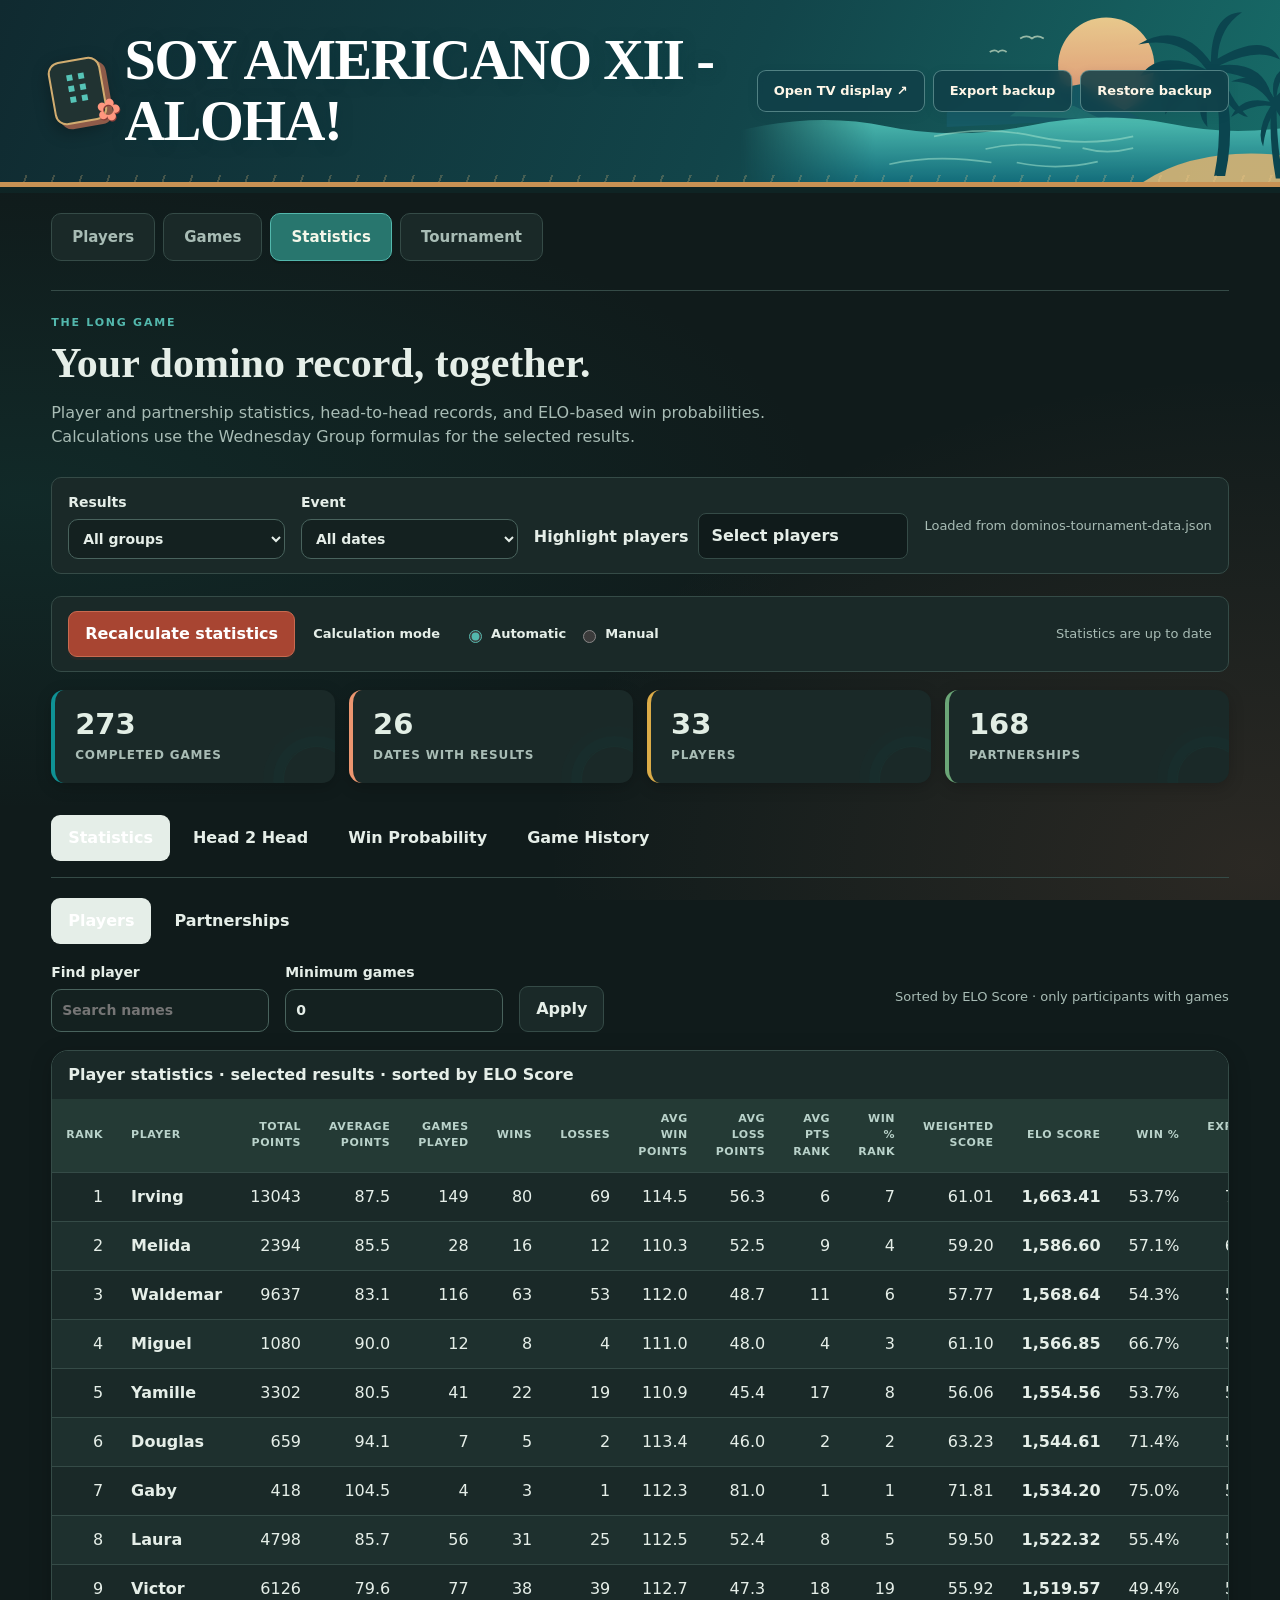
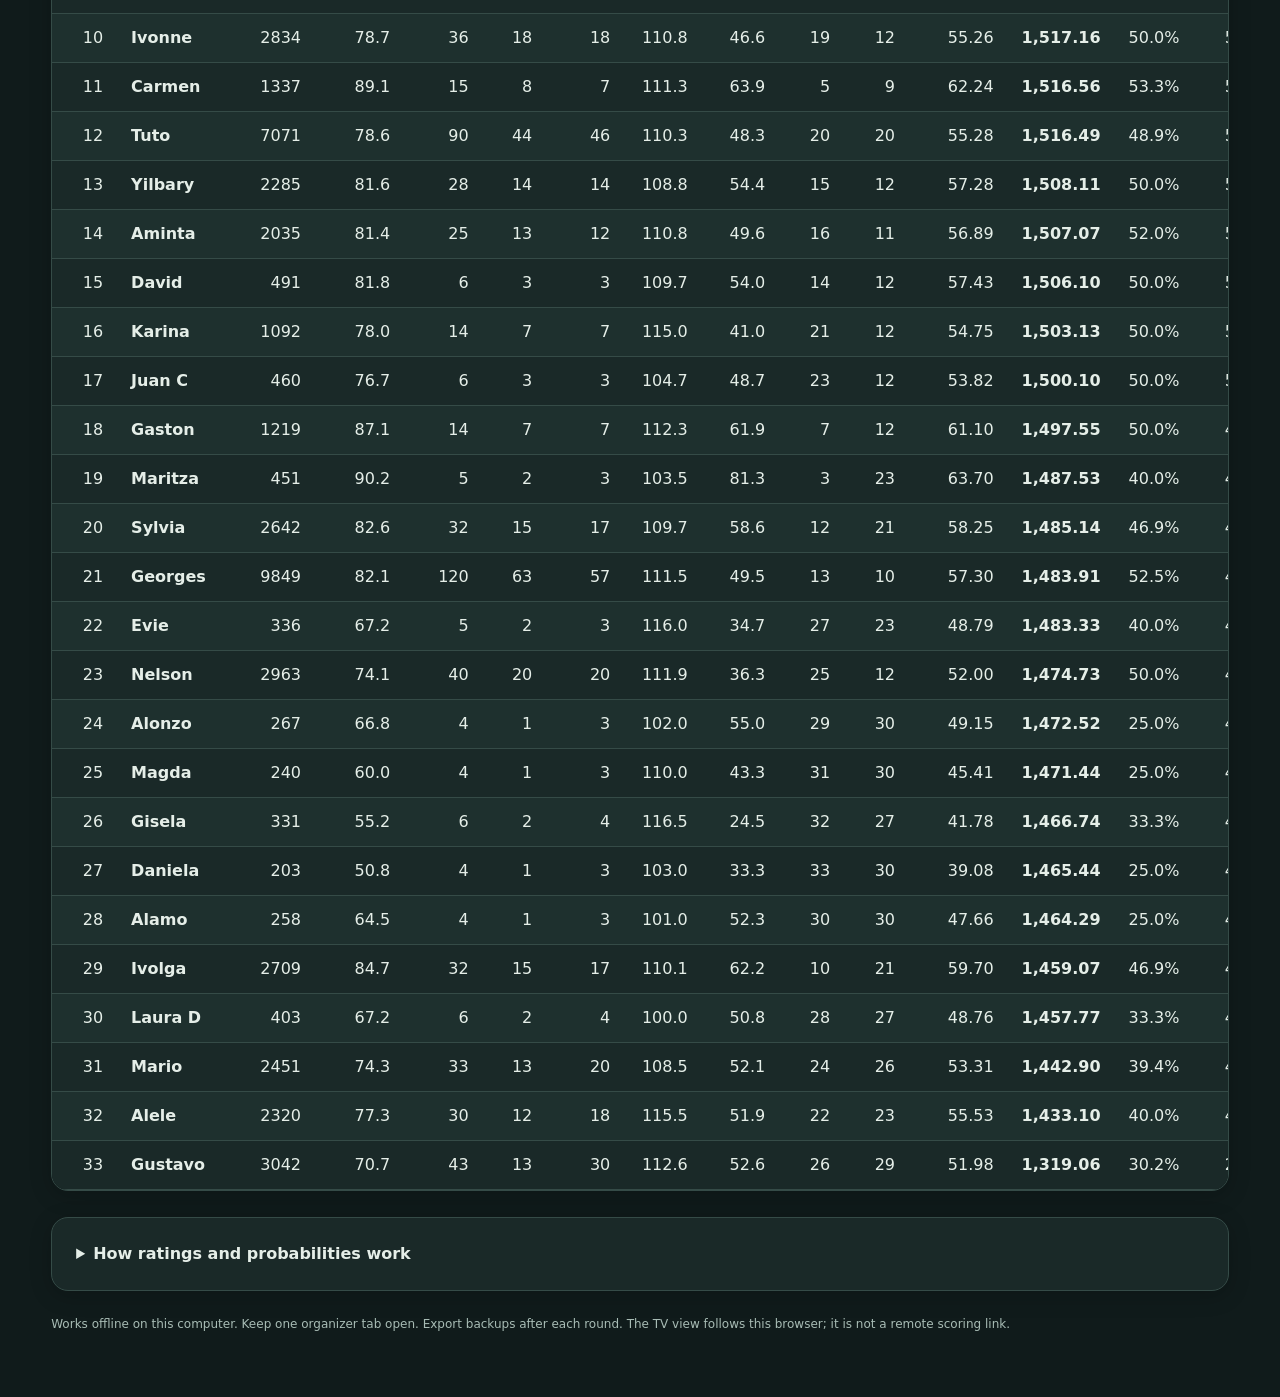
==== commit 67fc31e3: "Update Aloha Tournament data" ====
--- a/statistics.html
+++ b/statistics.html
@@ -604,6 +604,23 @@
 const playerNameKey=name=>String(name).trim().toLocaleLowerCase();
 function playerIdsForNames(names){const lookup=new Map(window.playerDirectory.map(p=>[playerNameKey(p.firstName),String(p.id)]));return names.map((name,i)=>lookup.get(playerNameKey(name))??state.playerIds?.[i]??null);}
 {const lookup=new Map(window.playerDirectory.map(p=>[playerNameKey(p.firstName),String(p.id)]));if(!Array.isArray(state.playerIds)||state.playerIds.length!==state.players.length)state.playerIds=state.players.map(name=>lookup.get(playerNameKey(name))??null);else state.playerIds=state.players.map((name,index)=>state.playerIds[index]??lookup.get(playerNameKey(name))??null);}
+function importArchivedTournament(event){
+ const legacy=JSON.parse(event.legacyKey),legacyRoster=legacy[1],aliases={carmencita:'carmen',silvia:'sylvia',yamile:'yamille'},directoryByName=new Map(window.playerDirectory.map(person=>[playerNameKey(person.firstName),person]));
+ const roster=legacyRoster.map(name=>{const key=playerNameKey(name);return directoryByName.get(aliases[key]??key);});
+ if(roster.some(person=>!person))throw Error('Archived tournament includes a player missing from Players.');
+ const players=roster.map(person=>person.firstName),playerIds=roster.map(person=>String(person.id)),indexById=new Map(playerIds.map((id,index)=>[id,index]));
+ const qualifying=event.matches.filter(match=>match.stage.startsWith('Qualifying')),roundCount=Math.max(...qualifying.map(match=>Number(match.stage.match(/\d+/)?.[0]??0))),rounds=[];
+ const convert=match=>({teams:match.teams.map(team=>team.map(id=>{const index=indexById.get(String(id));if(index===undefined)throw Error('Archived tournament match includes an unknown player.');return index;})),score:match.score?.slice()??null,table:match.table??1,wave:match.wave??1});
+ for(let round=1;round<=roundCount;round++){const matches=qualifying.filter(match=>match.stage===`Qualifying ${round}`).sort((a,b)=>a.order-b.order).map(convert),active=new Set(matches.flatMap(match=>match.teams.flat()));rounds.push({matches,byes:Array.from({length:players.length},(_,index)=>index).filter(index=>!active.has(index))});}
+ const tournament={version:3,title:event.title,players,playerIds,tables:Math.max(1,...rounds.flatMap(round=>round.matches.map(match=>match.table))),rounds,playoffs:null,updated:`${event.date}T00:00:00.000Z`,historyId:event.id,historyDate:event.date,gamesDateId:`date-eb-${event.date}`,gamesDate:event.date};
+ const seeds=D.standings(tournament).map(player=>player.id),quarters=event.matches.filter(match=>match.stage==='Quarterfinal').sort((a,b)=>a.order-b.order).map(convert),semis=event.matches.filter(match=>match.stage==='Semifinal').sort((a,b)=>a.order-b.order).map(convert),final=event.matches.find(match=>match.stage==='Final');
+ tournament.playoffs={pairing:'adjacent',seeds,draws:[],quarters,semis,final:final?{...convert(final),target:final.target??120}:null,created:`${event.date}T00:00:00.000Z`};
+ return D.validate(tournament);
+}
+{
+ const marker='domino-tournament-seed-aloha-2026-10-03',defaultRoster=window.playerDirectory.map(person=>person.firstName),isBlankDefault=state.rounds.length===0&&!state.playoffs&&state.title==='Endless Bonchones -- Domino'&&state.players.length>=defaultRoster.length-2&&state.players.every(name=>defaultRoster.includes(name));
+ if(!loadError&&isBlankDefault&&!localStorage.getItem(marker))try{const event=JSON.parse(document.getElementById('historySeed').textContent).events.find(item=>item.id==='aloha-2026-10-03');if(event){state=importArchivedTournament(event);view='playoffs';roundIndex=nextRound();localStorage.setItem(KEY,JSON.stringify(state));localStorage.setItem(marker,event.id);}}catch(error){console.error('Could not import archived tournament:',error);}
+}
 function navigateModule(next){if(!['tournament','date','statistics','players'].includes(next)||next===activeModule)return;activeModule=next;const url=new URL(location.href);url.pathname=url.pathname.replace(/(?:Domino-Night|statistics)\.html$/,'Domino-Night.html');if(next==='tournament')url.searchParams.delete('module');else url.searchParams.set('module',next);history.pushState({module:next},'',url.href);render();}
 window.addEventListener('popstate',()=>{if(!isTV){activeModule=moduleFromLocation();render();}});
 let channel;try{channel=new BroadcastChannel(KEY);}catch{}
@@ -764,7 +781,7 @@
 }
 function registration(){
  const selected=new Set((state.playerIds??[]).map(String));
- return `<div class="layout"><section class="panel"><h2>Tournament registration</h2><p class="muted">Choose players from the shared Players list. Add or edit players in the Players module. Each saved tournament result is also recorded in Games as an Endless Bonchones game.</p><label>Event name<input id="titleInput" maxlength="100" value="${esc(state.title)}"></label><div class="fieldrow"><div class="roster-count"><b><span id="rosterCount">${selected.size}</span> selected</b><span class="small muted">Select 16–48 valid players</span></div><label>Available tables<input id="tablesInput" type="number" min="1" max="12" value="${state.tables}" ${state.rounds.length?'disabled':''}></label></div><fieldset class="tournament-roster" ${state.rounds.length?'disabled':''}><legend>Players from the shared directory</legend><div class="tournament-roster-list">${window.playerDirectory.map(person=>`<label><input type="checkbox" data-roster-player value="${esc(String(person.id))}" ${selected.has(String(person.id))?'checked':''} ${state.rounds.length?'disabled':''}>${esc(person.firstName)}</label>`).join('')}</div></fieldset><p class="small muted">${state.rounds.length?'Schedule locked. Start a new event to change the roster.':'Use the checkboxes to select the tournament roster.'}</p><div class="actions"><button id="savePlayers" class="primary">Save roster</button>${state.rounds.length?'':'<button id="generate" class="primary">Generate qualifying rounds</button>'}</div></section><aside><section class="panel"><p class="eyebrow" style="color:var(--green)">EVENT FORMAT</p><h2>Everyone has a seat.</h2><p>Exactly four played qualifying matches per player, followed by a top-sixteen cut to eight fixed teams and three playoff rounds.</p><ul><li>No repeat teammates in qualifying.</li><li>Tablemate repeats minimized.</li><li>Race to 100; championship final to 120. Overshoot points count.</li><li>Win percentage, then average points, then a recorded random draw.</li></ul><div class="notice"><b>Uneven turnout?</b> Everyone plays exactly four qualifying games. Players who have reached four sit out the remaining rounds. The last round may use fewer tables; only players who still need a game play. Byes earn no wins or points.</div><p class="small muted">With more players than your tables can seat, each round is split into waves. Finish every wave before starting the next round.</p></section><section class="panel"><h3>Keep your event safe</h3><p class="small">Progress saves in this browser. Download a backup after each round. Restore it here if you change browsers or computers.</p><button id="newEvent" class="danger">Start new event</button></section></aside></div>`;
+ return `<div class="layout"><section class="panel"><h2>Tournament registration</h2>${!state.rounds.length?'<div class="notice"><b>Archived tournament available.</b><p>Load the completed SOY AMERICANO XII - ALOHA! event, including qualifying rounds and playoffs.</p><button type="button" id="loadArchivedTournament" class="primary">Load archived tournament</button></div>':''}<p class="muted">Choose players from the shared Players list. Add or edit players in the Players module. Each saved tournament result is also recorded in Games as an Endless Bonchones game.</p><label>Event name<input id="titleInput" maxlength="100" value="${esc(state.title)}"></label><div class="fieldrow"><div class="roster-count"><b><span id="rosterCount">${selected.size}</span> selected</b><span class="small muted">Select 16–48 valid players</span></div><label>Available tables<input id="tablesInput" type="number" min="1" max="12" value="${state.tables}" ${state.rounds.length?'disabled':''}></label></div><fieldset class="tournament-roster" ${state.rounds.length?'disabled':''}><legend>Players from the shared directory</legend><div class="tournament-roster-list">${window.playerDirectory.map(person=>`<label><input type="checkbox" data-roster-player value="${esc(String(person.id))}" ${selected.has(String(person.id))?'checked':''} ${state.rounds.length?'disabled':''}>${esc(person.firstName)}</label>`).join('')}</div></fieldset><p class="small muted">${state.rounds.length?'Schedule locked. Start a new event to change the roster.':'Use the checkboxes to select the tournament roster.'}</p><div class="actions"><button id="savePlayers" class="primary">Save roster</button>${state.rounds.length?'':'<button id="generate" class="primary">Generate qualifying rounds</button>'}</div></section><aside><section class="panel"><p class="eyebrow" style="color:var(--green)">EVENT FORMAT</p><h2>Everyone has a seat.</h2><p>Exactly four played qualifying matches per player, followed by a top-sixteen cut to eight fixed teams and three playoff rounds.</p><ul><li>No repeat teammates in qualifying.</li><li>Tablemate repeats minimized.</li><li>Race to 100; championship final to 120. Overshoot points count.</li><li>Win percentage, then average points, then a recorded random draw.</li></ul><div class="notice"><b>Uneven turnout?</b> Everyone plays exactly four qualifying games. Players who have reached four sit out the remaining rounds. The last round may use fewer tables; only players who still need a game play. Byes earn no wins or points.</div><p class="small muted">With more players than your tables can seat, each round is split into waves. Finish every wave before starting the next round.</p></section><section class="panel"><h3>Keep your event safe</h3><p class="small">Progress saves in this browser. Download a backup after each round. Restore it here if you change browsers or computers.</p><button id="newEvent" class="danger">Start new event</button></section></aside></div>`;
 }
 function scoreCard(m,id,title,locked=false,tv=false){if(id.startsWith('q-')&&!m.score&&D.needsExtension(state))locked=true;return `<article class="match ${m.score?'done':''}"><div class="match-head"><b>${title}</b><span class="pill">${m.score?'Complete':locked?'Upcoming':'Ready'}</span></div>${m.teams.map((t,i)=>`<div class="team-row"><strong>${team(t)}</strong>${tv?`<b class="tv-score">${m.score?.[i]??'–'}</b>`:`<input aria-label="${title} team ${i+1} score" id="${id}-${i}" type="number" inputmode="numeric" min="0" max="1000000" step="1" value="${m.score?.[i]??''}" ${locked?'disabled':''}>`}</div>${i===0?'<div class="versus">VERSUS</div>':''}`).join('')}${matchProbability(m)}${tv?'':`<button data-score="${id}" ${locked?'disabled':''}>${m.score?'Update result':'Save result'}</button>`}</article>`;}
 function roundsView(){if(!state.rounds.length)return '<div class="empty"><h2>Ready when you are</h2><p>Save your players and generate the qualifying schedule first. Everyone will play exactly four matches.</p><button data-go="registration">Go to players</button></div>';return `<div class="sectionbar"><h2>Qualifying rounds</h2><button id="printSchedule">Print all rounds</button></div><div class="roundnav">${state.rounds.map((r,i)=>`<button class="${roundIndex===i?'active':''}" data-round="${i}">Round ${i+1} · ${r.matches.filter(m=>m.score).length}/${r.matches.length}</button>`).join('')}</div>${roundBlock(roundIndex)}<p class="small muted">Enter each team’s final match score. One team must have 100 or more; the other must be below 100. Both teammates receive their team’s full points.</p>${D.complete(state)?'<div class="notice">Qualifying is complete. Review the standings before creating the playoff teams. <button data-go="standings">View standings</button></div>':''}`;}
@@ -845,6 +862,7 @@
 document.querySelectorAll('[data-go]').forEach(b=>b.onclick=()=>{view=b.dataset.go;render();});document.querySelectorAll('[data-round]').forEach(b=>b.onclick=()=>{roundIndex=Number(b.dataset.round);render();});document.querySelectorAll('[data-score]').forEach(b=>b.onclick=()=>saveScore(b.dataset.score));
  if($('print'))$('print').onclick=()=>window.print();if($('csv'))$('csv').onclick=exportCSV;
  document.querySelectorAll('[data-roster-player]').forEach(input=>input.addEventListener('change',()=>{$('rosterCount').textContent=document.querySelectorAll('[data-roster-player]:checked').length;}));
+ if($('loadArchivedTournament'))$('loadArchivedTournament').onclick=async()=>{const event=JSON.parse(document.getElementById('historySeed').textContent).events.find(item=>item.id==='aloha-2026-10-03');if(!event)return tell('The archived tournament data is unavailable.');if(!await ask('Load archived tournament?',`This replaces the current registration with ${event.title}, including all qualifying and playoff scores. A backup of the current event will be downloaded first.`,'Load tournament'))return;try{backup();state=importArchivedTournament(event);localStorage.setItem('domino-tournament-seed-aloha-2026-10-03',event.id);view='playoffs';roundIndex=nextRound();save();render();tell('Archived tournament loaded with all qualifying and playoff results.');}catch(error){tell(error.message||'The archived tournament could not be loaded.');}};
  if($('savePlayers'))$('savePlayers').onclick=()=>{try{const p=readPlayers();Object.assign(state,{title:p.title,players:p.names,playerIds:p.playerIds,tables:p.tables});save();render();tell('Tournament roster saved.');}catch(e){tell(e.message);}};
  if($('generate'))$('generate').onclick=async()=>{try{const p=readPlayers();if(!(await ask('Lock registration & generate rounds?',`${p.names.length} players on ${p.tables} tables. ${D.requiredRounds(p.names.length)} qualifying rounds guarantee exactly four matches per player. ${p.names.length%4?'Byes rotate; the last round may use fewer tables. ':''}The schedule uses players from the shared Players list.`,'Generate schedule')))return;$('generate').disabled=true;$('generate').textContent='Preparing tables…';await new Promise(r=>setTimeout(r,30));const rounds=D.schedule(p.names.length,p.tables);Object.assign(state,{version:3,title:p.title,players:p.names,playerIds:p.playerIds,tables:p.tables,rounds,playoffs:null});save();view='rounds';roundIndex=0;render();tell(`${rounds.length} rounds ready. Every player has exactly four matches and no repeated teammate.`);}catch(e){tell(e.message);render();}};
  if($('cut'))$('cut').onclick=async()=>{if(await ask('Draw ties & create playoffs?','Review all scores first. Exact ties will be resolved randomly once, and the top sixteen will become eight fixed teams. Show the draw record to players.','Run draw & create teams')){backup();state.playoffs=D.createPlayoffs(state);save();view='playoffs';render();tell('Playoff teams created. The random draw order is saved in Standings.');}};
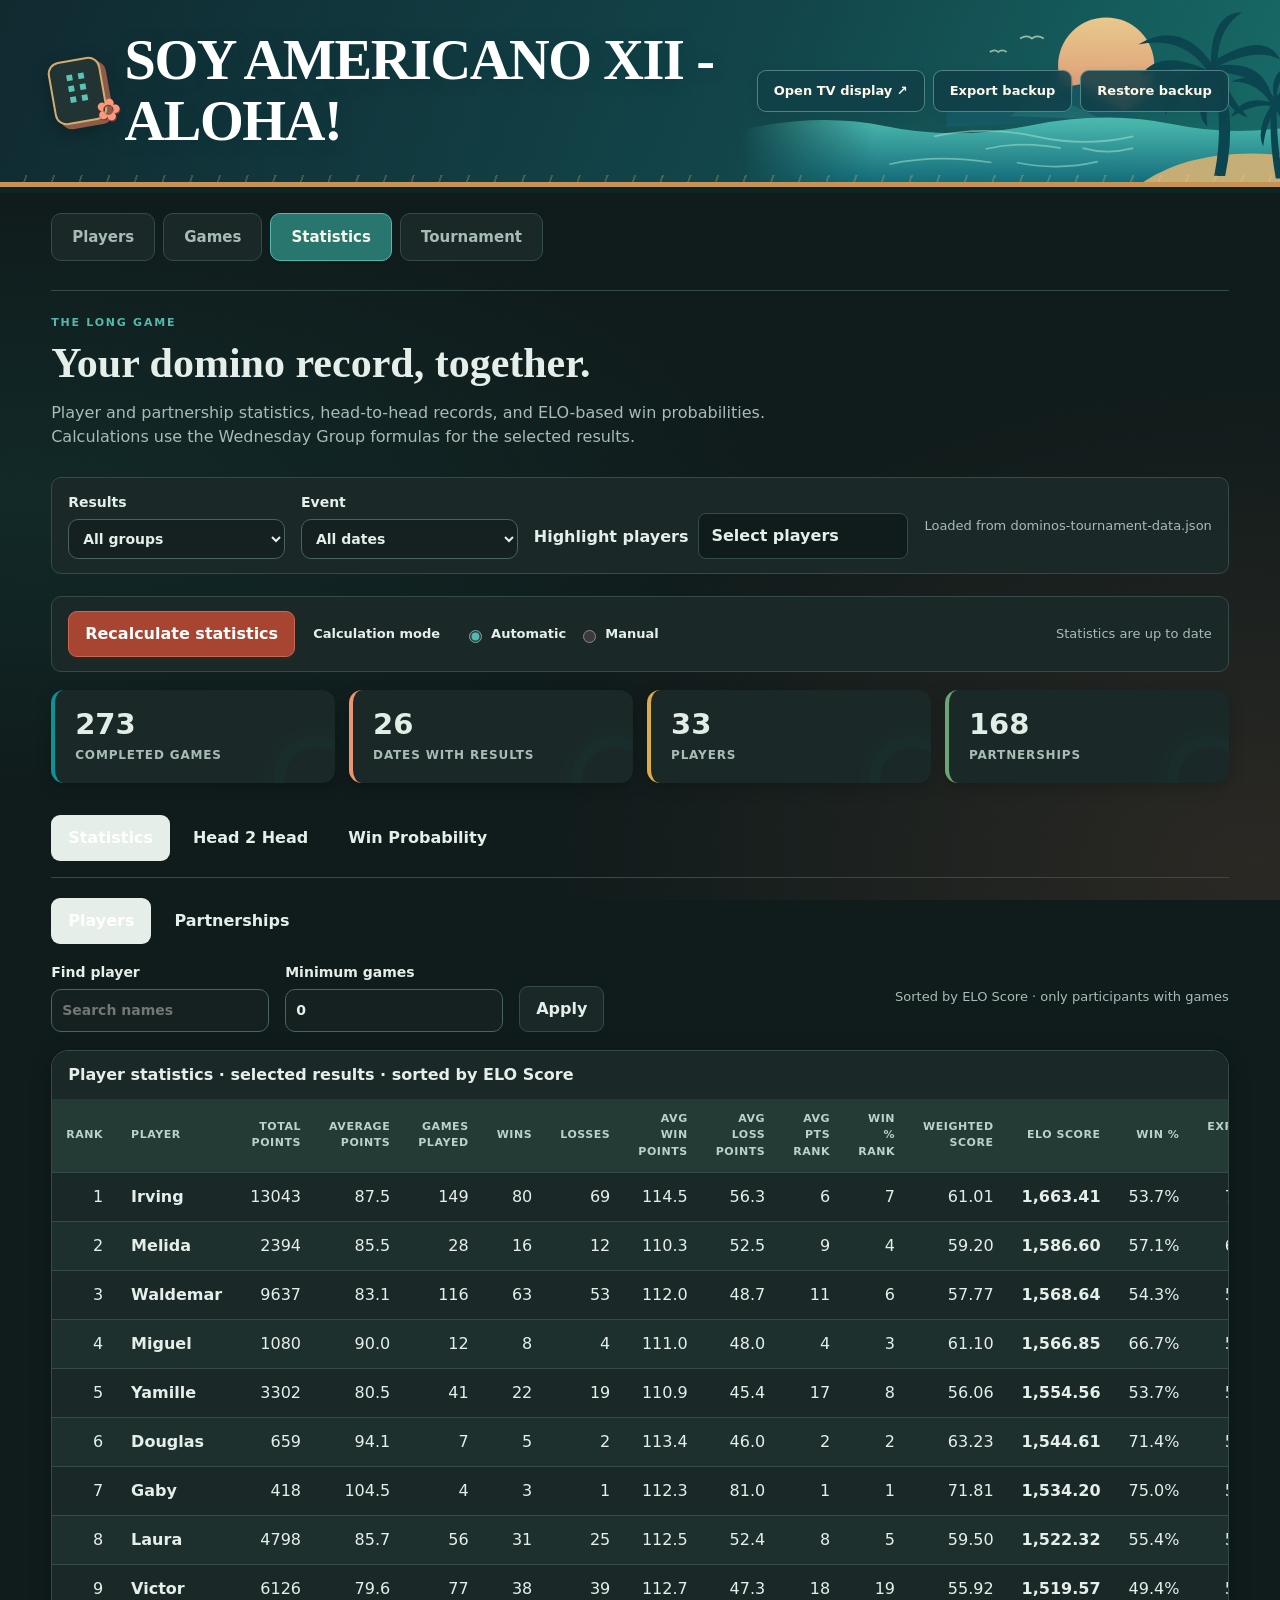
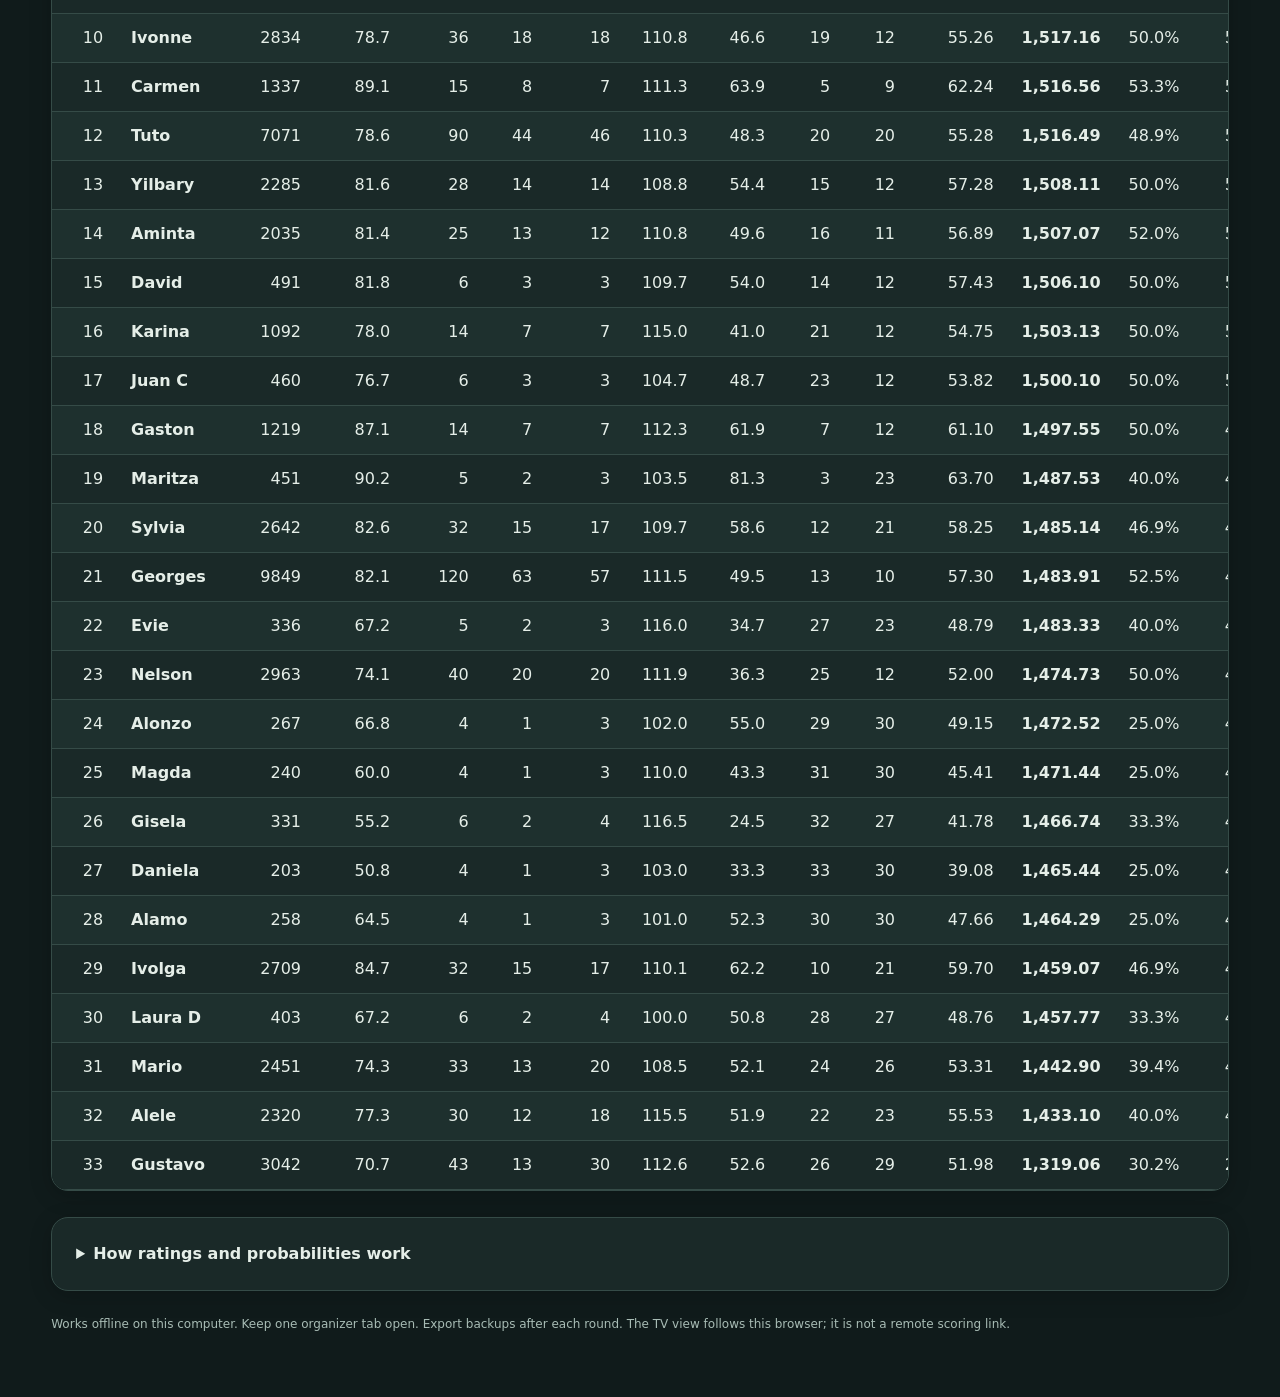
==== commit 1749d835: "Ranking per day" ====
--- a/statistics.html
+++ b/statistics.html
@@ -104,6 +104,7 @@
 .player-directory-table{min-width:1080px}.player-directory-table td:nth-child(4){text-align:center}.player-directory-table input[type=checkbox]{width:auto;min-width:0;margin:auto;transform:scale(1.15)}
 
 #historyContent td.woe-negative{color:#ff7272!important;font-weight:700}#historyContent td.woe-positive{color:#69b8ff!important;font-weight:700}#historyContent td.woe-neutral{font-weight:700}
+.date-rankings{display:grid;grid-template-columns:repeat(2,minmax(0,1fr));gap:14px;margin:16px 0 20px}.date-rankings-heading{grid-column:1/-1}.date-rankings-heading h3{margin:0}.date-rankings-heading p{margin:2px 0 0}.date-ranking-card{min-width:0;background:var(--card);border:1px solid var(--line);border-radius:10px;padding:13px}.date-ranking-card h3{margin:0 0 10px}.date-ranking-table th,.date-ranking-table td{padding:8px 9px}.date-ranking-table th:first-child,.date-ranking-table td:first-child{text-align:center;width:44px}.date-ranking-table th:nth-child(2),.date-ranking-table td:nth-child(2){text-align:left}.date-ranking-table td:nth-child(2){font-weight:650}@media(max-width:760px){.date-rankings{grid-template-columns:1fr}.date-rankings-heading{grid-column:auto}}
 
 .history-heading{margin:10px 0 28px;max-width:760px}.history-heading .eyebrow,.history-method .eyebrow{color:var(--green)}.history-heading h2{font-size:clamp(29px,4vw,42px);line-height:1.15;margin-bottom:14px}.history-tools{display:flex;gap:16px;align-items:end;flex-wrap:wrap;margin:18px 0}.history-tools label{min-width:150px}.history-tools select,.history-tools input{display:block;margin-top:6px;max-width:100%;width:100%}.history-tools>span{align-self:center;margin-left:auto}.history-tabs{display:flex;gap:6px;flex-wrap:wrap;border-bottom:1px solid var(--line);padding:8px 0 16px;margin-bottom:20px}.history-tabs button{background:transparent;border-color:transparent}.history-tabs button.active{background:var(--ink);color:white}.history-method{margin-top:26px}.history-method summary,details.panel>summary{cursor:pointer;font-weight:650}.history-method p{font-size:14px;max-width:1000px;margin-top:16px}#historyContent caption{text-align:left;padding:12px 16px;font-weight:650;background:var(--card)}#historyContent td{white-space:nowrap}#historyContent select{display:block;margin-top:7px;width:100%}#historyContent .eyebrow{color:var(--green)}.history-space{margin:18px 0}.prediction-teams{display:grid;grid-template-columns:1fr 1fr;gap:24px;margin:24px 0}.prediction-teams fieldset{border:1px solid var(--line);border-radius:10px;padding:18px}.prediction-teams legend{font-weight:700}.prediction-teams label+label{margin-top:16px}.prediction-result{background:#edf2e7;padding:24px;border-radius:10px;text-align:center}.probability-numbers{display:flex;align-items:center;justify-content:space-between;gap:16px}.probability-numbers strong{font-size:36px}.probability-bar{height:16px;background:var(--gold);border-radius:12px;overflow:hidden;margin:18px 0}.probability-bar span{display:block;height:100%;background:var(--green)}.match-probability{padding-top:12px;border-top:1px solid var(--line);margin-top:16px}nav a{display:inline-flex;align-items:center;color:var(--green);font-weight:650;padding:10px 16px;text-decoration:none;border-radius:9px}nav a:hover{background:#eaf2e9}@media(max-width:650px){.prediction-teams{grid-template-columns:1fr;gap:12px}.history-tools{align-items:stretch}.history-tools label{flex:1;min-width:130px}.history-tools>span{width:100%;margin:0}.probability-numbers{flex-wrap:wrap}.probability-numbers strong{font-size:28px}.history-tabs button{padding:9px 12px}.history-tabs{gap:2px}#historyContent .stats{grid-template-columns:repeat(2,1fr)}}
 
@@ -513,8 +514,8 @@
  <div class="stats"><div class="stat"><b>${scored}</b><span>Completed games</span></div><div class="stat"><b>${events}</b><span>Dates with results</span></div><div class="stat"><b>${players}</b><span>Players</span></div><div class="stat"><b>${pairs}</b><span>Partnerships</span></div></div>
  ${historyError?`<div class="notice" role="alert">${esc(historyError)}</div>`:''}
  ${historyConflicts.length?`<div class="notice" role="alert"><b>Shared history changed while you had local drafts.</b><p>Export is paused. Review the affected records: ${historyConflicts.map(c=>esc(c.title)).join(', ')}.</p><button id="historyUsePublished">Discard local drafts and use shared history</button><button id="historyKeepDrafts">Keep my versions of conflicting events</button></div>`:''}
- <div class="history-tabs" role="group" aria-label="Statistics views">${[['stats','Statistics'],['h2h','Head 2 Head'],['prob','Win Probability'],['events','Game History']].map(([id,label])=>`<button data-history-tab="${id}" class="${historyTab===id?'active':''}">${label}</button>`).join('')}</div>
- <div id="historyContent">${historyTab==='stats'?historyStatsTable(summary):historyTab==='h2h'?historyH2HMatrix(summary,historyH2HMode):historyTab==='prob'?historyProbabilityMatrix(summary):historyGames(summary)}</div>
+ <div class="history-tabs" role="group" aria-label="Statistics views">${[['stats','Statistics'],['h2h','Head 2 Head'],['prob','Win Probability']].map(([id,label])=>`<button data-history-tab="${id}" class="${historyTab===id?'active':''}">${label}</button>`).join('')}</div>
+ <div id="historyContent">${historyTab==='h2h'?historyH2HMatrix(summary,historyH2HMode):historyTab==='prob'?historyProbabilityMatrix(summary):historyStatsTable(summary)}</div>
  <details class="panel history-method"><summary>How ratings and probabilities work</summary><p><b>Weighted Score = 0.50 × average points + 0.30 × win rate + 0.10 × average points in wins + 0.10 × average points in losses.</b> Win rate is a fraction from 0 to 1. The former total-points term is removed. Missing individual loss average uses 1; a partnership’s uses 0.</p><p><b>ELO Score</b> is calculated chronologically from game results, starting each player and partnership at 1500. Each game uses K = 32 and expected score 1 / (1 + 10<sup>((opponent rating − team rating) / 400)</sup>). For player ratings, a team’s rating is the average of its two players; both teammates receive the same rating change. Partnerships also have their own rating, updated only when that exact partnership plays. The winner’s result is 1 and the loser’s 0; point margin does not change ELO.</p><p>Win Probability, Expected Win %, and WOE use ELO Score. Player predictions use player ELO; partnership predictions use the exact partnership ELO. Individual H2H counts games on opposite teams. Partnership H2H requires those exact partnerships.</p><p>These are model estimates, not calibrated guarantees. Small samples may be misleading. Filters recalculate both scores from the selected games. Upcoming organizer games use all history plus saved results in the current event; completed games show their result without a retrospective prediction.</p></details>`;
 }
 function historyStatsTable(summary){
@@ -545,10 +546,6 @@
  const rows=historyData.players.slice().sort((a,b)=>a.name.localeCompare(b.name));if(!matchupIds.length)matchupIds=rows.slice(0,4).map(p=>p.id);
  const teams=[matchupIds.slice(0,2),matchupIds.slice(2,4)],result=H.predict(summary,teams);
  return `<section class="panel"><p class="eyebrow">NEXT MATCHUP</p><h2>Who has the edge?</h2><p class="muted">Choose two partnerships. Uses the results selected above.</p><div class="prediction-teams">${[0,1].map(side=>`<fieldset><legend>Team ${side?'B':'A'}</legend>${[0,1].map(i=>`<label>Player ${i+1}<select id="matchup${side*2+i}">${historyOptions(rows,matchupIds[side*2+i])}</select></label>`).join('')}</fieldset>`).join('')}</div><div class="prediction-result" aria-live="polite">${result.probability===null?`<h3>Probability unavailable</h3><p>${esc(result.reason)}</p>`:`<div class="probability-numbers"><strong>${historyPercent(result.probability)}</strong><span>Team A · Team B</span><strong>${historyPercent(1-result.probability)}</strong></div><div class="probability-bar" aria-hidden="true"><span style="width:${result.probability*100}%"></span></div><p>Partnership games: ${result.games.join(' / ')} · Partnership ratings: ${result.ratings.map(n=>historyNumber(n,2)).join(' / ')}</p>`}</div></section>`;
-}
-function historyGames(summary){
- const events=historyData.events.filter(e=>(!historySource||e.source?.kind===historySource)&&(!historyEvent||e.id===historyEvent)).slice().reverse();
- return events.map(e=>`<details class="panel"><summary><b>${esc(e.date)} · ${esc(e.title)}</b> — ${e.matches.filter(m=>m.score).length} / ${e.matches.length} games scored</summary><p class="small muted">${esc(e.source?.file??'Organizer app')} · Event ID: ${esc(e.id)}</p><div class="table-wrap"><table><thead><tr><th>Game</th><th>Team A</th><th>Score</th><th>Team B</th><th>Stage</th><th>Source</th></tr></thead><tbody>${e.matches.map(m=>`<tr><td>${m.order+1}</td><td>${esc(historyNames(m.teams[0]))}</td><td>${m.score?m.score.join(' – '):'Unplayed'}</td><td>${esc(historyNames(m.teams[1]))}</td><td>${esc(m.stage??'')}</td><td>${esc(m.sourceRange??m.id)}</td></tr>`).join('')}</tbody></table></div></details>`).join('')||'<p>No events match these filters.</p>';
 }
 function bindHistory(){
  document.querySelectorAll('[data-highlight-player]').forEach(input=>input.onchange=()=>{if(input.checked)historySelectedPlayers.add(String(input.value));else historySelectedPlayers.delete(String(input.value));try{localStorage.setItem('domino-statistics-highlight-players-v1',JSON.stringify([...historySelectedPlayers]));}catch{}render();if($('historyPlayerPicker'))$('historyPlayerPicker').open=true;});
@@ -714,17 +711,26 @@
 }
 function datePlayerOptions(selected){return `<option value="">Choose player</option>`+window.playerDirectory.map(person=>`<option value="${esc(String(person.id))}" ${String(person.id)===String(selected)?'selected':''}>${esc(person.firstName)}</option>`).join('');}
 function dateTeam(event,game,team,scoreField){return `<div class="date-team"><select data-date-id="${esc(event.id)}" data-game-id="${esc(game.id)}" data-game-field="${team}.0" aria-label="${team} player 1">${datePlayerOptions(game[team][0])}</select><select data-date-id="${esc(event.id)}" data-game-id="${esc(game.id)}" data-game-field="${team}.1" aria-label="${team} player 2">${datePlayerOptions(game[team][1])}</select><input type="number" min="0" max="1000000" step="1" value="${game[scoreField]??''}" data-date-id="${esc(event.id)}" data-game-id="${esc(game.id)}" data-game-field="${scoreField}" aria-label="${team} score"></div>`;}
+function dateRankingStats(event){
+ const players=new Map(),teams=new Map(),names=new Map(window.playerDirectory.map(person=>[String(person.id),person.firstName]));
+ const add=(collection,id,name,score,opponent)=>{let row=collection.get(id);if(!row){row={id,name,played:0,wins:0,points:0};collection.set(id,row);}row.played++;row.points+=score;if(score>opponent)row.wins++;};
+ for(const game of event.games){const scores=[game.score1,game.score2];if(!scores.every(Number.isInteger)||Math.max(...scores)<100||Math.min(...scores)>=100)continue;const sides=[game.team1,game.team2],ids=sides.flat().map(String);if(ids.some(id=>!id||!names.has(id))||new Set(ids).size!==4)continue;sides.forEach((side,index)=>{const score=scores[index],opponent=scores[1-index],members=side.map(String),teamId=members.slice().sort().join('|'),teamName=members.map(id=>names.get(id)).sort((a,b)=>a.localeCompare(b)).join(' + ');add(teams,teamId,teamName,score,opponent);members.forEach(id=>add(players,id,names.get(id),score,opponent));});}
+ const sort=rows=>[...rows.values()].map(row=>({...row,average:row.points/row.played,winRate:row.wins/row.played})).sort((a,b)=>b.average-a.average||b.winRate-a.winRate||b.played-a.played||a.name.localeCompare(b.name));
+ return {players:sort(players),teams:sort(teams)};
+}
+function dateRankingTable(title,rows,label){return `<section class="date-ranking-card"><h3>${title}</h3>${rows.length?`<div class="table-wrap"><table class="date-ranking-table"><thead><tr><th>Rank</th><th>${label}</th><th>Games</th><th>Day scoring average</th><th>Win %</th></tr></thead><tbody>${rows.map((row,index)=>`<tr><td>${index+1}</td><td>${esc(row.name)}</td><td>${row.played}</td><td>${row.average.toFixed(1)}</td><td>${(row.winRate*100).toFixed(1)}%</td></tr>`).join('')}</tbody></table></div>`:'<p class="small muted">No completed games to rank.</p>'}</section>`;}
+function dateRankingView(event){const ranking=dateRankingStats(event);return `<div class="date-rankings"><div class="date-rankings-heading"><h3>Daily rankings</h3><p class="small muted">Sorted by scoring average, highest first. Only completed games count.</p></div>${dateRankingTable('Players',ranking.players,'Player')}${dateRankingTable('Partnerships',ranking.teams,'Team')}</div>`;}
 function dominoDatesView(){
  const events=dateStore.dates.slice().sort((a,b)=>b.date.localeCompare(a.date)||a.type.localeCompare(b.type));
  return `<section class="panel"><div class="sectionbar"><div><h2>Games</h2><p class="small muted">Game results imported from both workbooks. Date, type, description, and game changes save automatically in this browser.</p></div></div><form id="dateCreateForm" class="date-add-grid"><label>Date<input name="date" type="date" value="${localDay()}" required></label><label>Event type<select name="type">${DominoDates.TYPES.map(type=>`<option>${esc(type)}</option>`).join('')}</select></label><label>Description<input name="description" type="text" maxlength="300" placeholder="Optional event details"></label><button class="primary" type="submit">Add date</button></form></section>
- ${events.length?`<div class="date-list">${events.map(event=>`<details class="date-event" data-date-id="${esc(event.id)}" ${openDateIds.has(event.id)?'open':''}><summary><span class="date-summary-label">${esc(formatDate(event.date))} · ${esc(event.type)}</span><span class="date-summary-meta">${event.games.length} game${event.games.length===1?'':'s'}</span></summary><div class="date-event-body"><div class="date-metadata"><label>Date<input type="date" data-date-id="${esc(event.id)}" data-date-field="date" value="${esc(event.date)}"></label><label>Event type<select data-date-id="${esc(event.id)}" data-date-field="type">${DominoDates.TYPES.map(type=>`<option ${event.type===type?'selected':''}>${esc(type)}</option>`).join('')}</select></label><label>Description<input class="date-description" type="text" maxlength="300" data-date-id="${esc(event.id)}" data-date-field="description" value="${esc(event.description)}" placeholder="Optional event details"></label><button type="button" class="danger" data-delete-date="${esc(event.id)}">Delete date</button></div><div class="date-games">${event.games.map((game,index)=>`<div class="date-game"><span class="date-game-number">Game ${index+1}</span>${dateTeam(event,game,'team1','score1')}${dateTeam(event,game,'team2','score2')}<button type="button" class="danger" data-delete-game="${esc(event.id)}" data-date-id="${esc(event.id)}" data-game-id="${esc(game.id)}">Delete game</button></div>`).join('')||'<p class="small muted">No games recorded for this date yet.</p>'}</div><div class="date-actions"><button type="button" data-add-game="${esc(event.id)}">Add game</button></div></div></details>`).join('')}</div>`:'<section class="empty">No dates yet. Add one above to start recording games.</section>'}`;
+ ${events.length?`<div class="date-list">${events.map(event=>`<details class="date-event" data-date-id="${esc(event.id)}" ${openDateIds.has(event.id)?'open':''}><summary><span class="date-summary-label">${esc(formatDate(event.date))} · ${esc(event.type)}</span><span class="date-summary-meta">${event.games.length} game${event.games.length===1?'':'s'}</span></summary><div class="date-event-body"><div class="date-metadata"><label>Date<input type="date" data-date-id="${esc(event.id)}" data-date-field="date" value="${esc(event.date)}"></label><label>Event type<select data-date-id="${esc(event.id)}" data-date-field="type">${DominoDates.TYPES.map(type=>`<option ${event.type===type?'selected':''}>${esc(type)}</option>`).join('')}</select></label><label>Description<input class="date-description" type="text" maxlength="300" data-date-id="${esc(event.id)}" data-date-field="description" value="${esc(event.description)}" placeholder="Optional event details"></label><button type="button" class="danger" data-delete-date="${esc(event.id)}">Delete date</button></div>${dateRankingView(event)}<div class="date-games">${event.games.map((game,index)=>`<div class="date-game"><span class="date-game-number">Game ${index+1}</span>${dateTeam(event,game,'team1','score1')}${dateTeam(event,game,'team2','score2')}<button type="button" class="danger" data-delete-game="${esc(event.id)}" data-date-id="${esc(event.id)}" data-game-id="${esc(game.id)}">Delete game</button></div>`).join('')||'<p class="small muted">No games recorded for this date yet.</p>'}</div><div class="date-actions"><button type="button" data-add-game="${esc(event.id)}">Add game</button></div></div></details>`).join('')}</div>`:'<section class="empty">No dates yet. Add one above to start recording games.</section>'}`;
 }
 function formatDate(value){const [year,month,day]=value.split('-').map(Number);return new Date(year,month-1,day).toLocaleDateString(undefined,{year:'numeric',month:'long',day:'numeric'});}
 function bindDominoDates(){
  document.querySelectorAll('details[data-date-id]').forEach(details=>details.addEventListener('toggle',()=>{if(details.open)openDateIds.add(details.dataset.dateId);else openDateIds.delete(details.dataset.dateId);}));
  $('dateCreateForm').onsubmit=event=>{event.preventDefault();const values=new FormData(event.currentTarget),date=String(values.get('date')),type=String(values.get('type')),description=String(values.get('description')??'').trim();if(dateStore.dates.some(item=>item.date===date&&item.type===type)){tell('This event type already has a date record for that day.');return;}const slug=type==='Wednesday Group'?'wed':'eb',id=`date-local-${slug}-${date}-${Date.now().toString(36)}`;dateStore.dates.push({id,date,type,description,games:[]});if(!persistDateData()){dateStore.dates.pop();return;}openDateIds.add(id);render();document.querySelector(`[data-date-id="${id}"]`)?.scrollIntoView({block:'center'});};
  document.querySelectorAll('[data-date-field]').forEach(input=>input.addEventListener('change',()=>{const event=dateStore.dates.find(item=>item.id===input.dataset.dateId);if(!event)return;const old={...event},field=input.dataset.dateField,value=input.value;if((field==='date'||field==='type')&&dateStore.dates.some(item=>item!==event&&item.date===(field==='date'?value:event.date)&&item.type===(field==='type'?value:event.type))){tell('This event type already has a date record for that day.');input.value=event[field];return;}event[field]=value;if(!persistDateData()){Object.assign(event,old);input.value=event[field];return;}const summary=input.closest('details')?.querySelector('summary .date-summary-label');if(summary)summary.textContent=`${formatDate(event.date)} · ${event.type}`;}));
- document.querySelectorAll('[data-game-field]').forEach(input=>input.addEventListener('change',()=>{const event=dateStore.dates.find(item=>item.id===input.dataset.dateId),game=event?.games.find(item=>item.id===input.dataset.gameId);if(!game)return;const old=DominoDates.validate(JSON.parse(JSON.stringify(dateStore))),field=input.dataset.gameField;if(field.startsWith('team')){const [team,index]=field.split('.');game[team][Number(index)]=input.value;}else{const value=input.value===''?null:Number(input.value);if(value!==null&&(!Number.isInteger(value)||value<0||value>1000000)){tell('Enter a whole-number score from 0 to 1,000,000.');input.value=game[field]??'';return;}game[field]=value;}if(!persistDateData()){dateStore=old;const restored=dateStore.dates.find(item=>item.id===input.dataset.dateId)?.games.find(item=>item.id===input.dataset.gameId);input.value=field.startsWith('team')?restored?.[field.split('.')[0]][Number(field.split('.')[1])]??'':restored?.[field]??'';}}));
+ document.querySelectorAll('[data-game-field]').forEach(input=>input.addEventListener('change',()=>{const event=dateStore.dates.find(item=>item.id===input.dataset.dateId),game=event?.games.find(item=>item.id===input.dataset.gameId);if(!game)return;const old=DominoDates.validate(JSON.parse(JSON.stringify(dateStore))),field=input.dataset.gameField;if(field.startsWith('team')){const [team,index]=field.split('.');game[team][Number(index)]=input.value;}else{const value=input.value===''?null:Number(input.value);if(value!==null&&(!Number.isInteger(value)||value<0||value>1000000)){tell('Enter a whole-number score from 0 to 1,000,000.');input.value=game[field]??'';return;}game[field]=value;}if(!persistDateData()){dateStore=old;const restored=dateStore.dates.find(item=>item.id===input.dataset.dateId)?.games.find(item=>item.id===input.dataset.gameId);input.value=field.startsWith('team')?restored?.[field.split('.')[0]][Number(field.split('.')[1])]??'':restored?.[field]??'';}else{const rankings=input.closest('details')?.querySelector('.date-rankings');if(rankings)rankings.outerHTML=dateRankingView(event);}}));
  document.querySelectorAll('[data-add-game]').forEach(button=>button.onclick=()=>{const event=dateStore.dates.find(item=>item.id===button.dataset.addGame);if(!event)return;const ids=window.playerDirectory.slice(0,4).map(person=>String(person.id));event.games.push({id:`${event.id}-game-${Date.now().toString(36)}`,team1:[ids[0]??'',ids[1]??''],score1:null,team2:[ids[2]??'',ids[3]??''],score2:null});if(!persistDateData()){event.games.pop();return;}openDateIds.add(event.id);render();});
  document.querySelectorAll('[data-delete-game]').forEach(button=>button.onclick=async()=>{if(!await ask('Delete this game?','The game will be removed from this date.','Delete game'))return;const event=dateStore.dates.find(item=>item.id===button.dataset.dateId),index=event?.games.findIndex(item=>item.id===button.dataset.gameId);if(!event||index<0)return;const [removed]=event.games.splice(index,1);if(!persistDateData()){event.games.splice(index,0,removed);return;}render();});
  document.querySelectorAll('[data-delete-date]').forEach(button=>button.onclick=async()=>{const event=dateStore.dates.find(item=>item.id===button.dataset.deleteDate);if(!event)return;if(!await ask('Delete this date?','This also deletes all games recorded for this date.','Delete date'))return;const index=dateStore.dates.indexOf(event);dateStore.dates.splice(index,1);if(!persistDateData()){dateStore.dates.splice(index,0,event);return;}openDateIds.delete(event.id);render();});
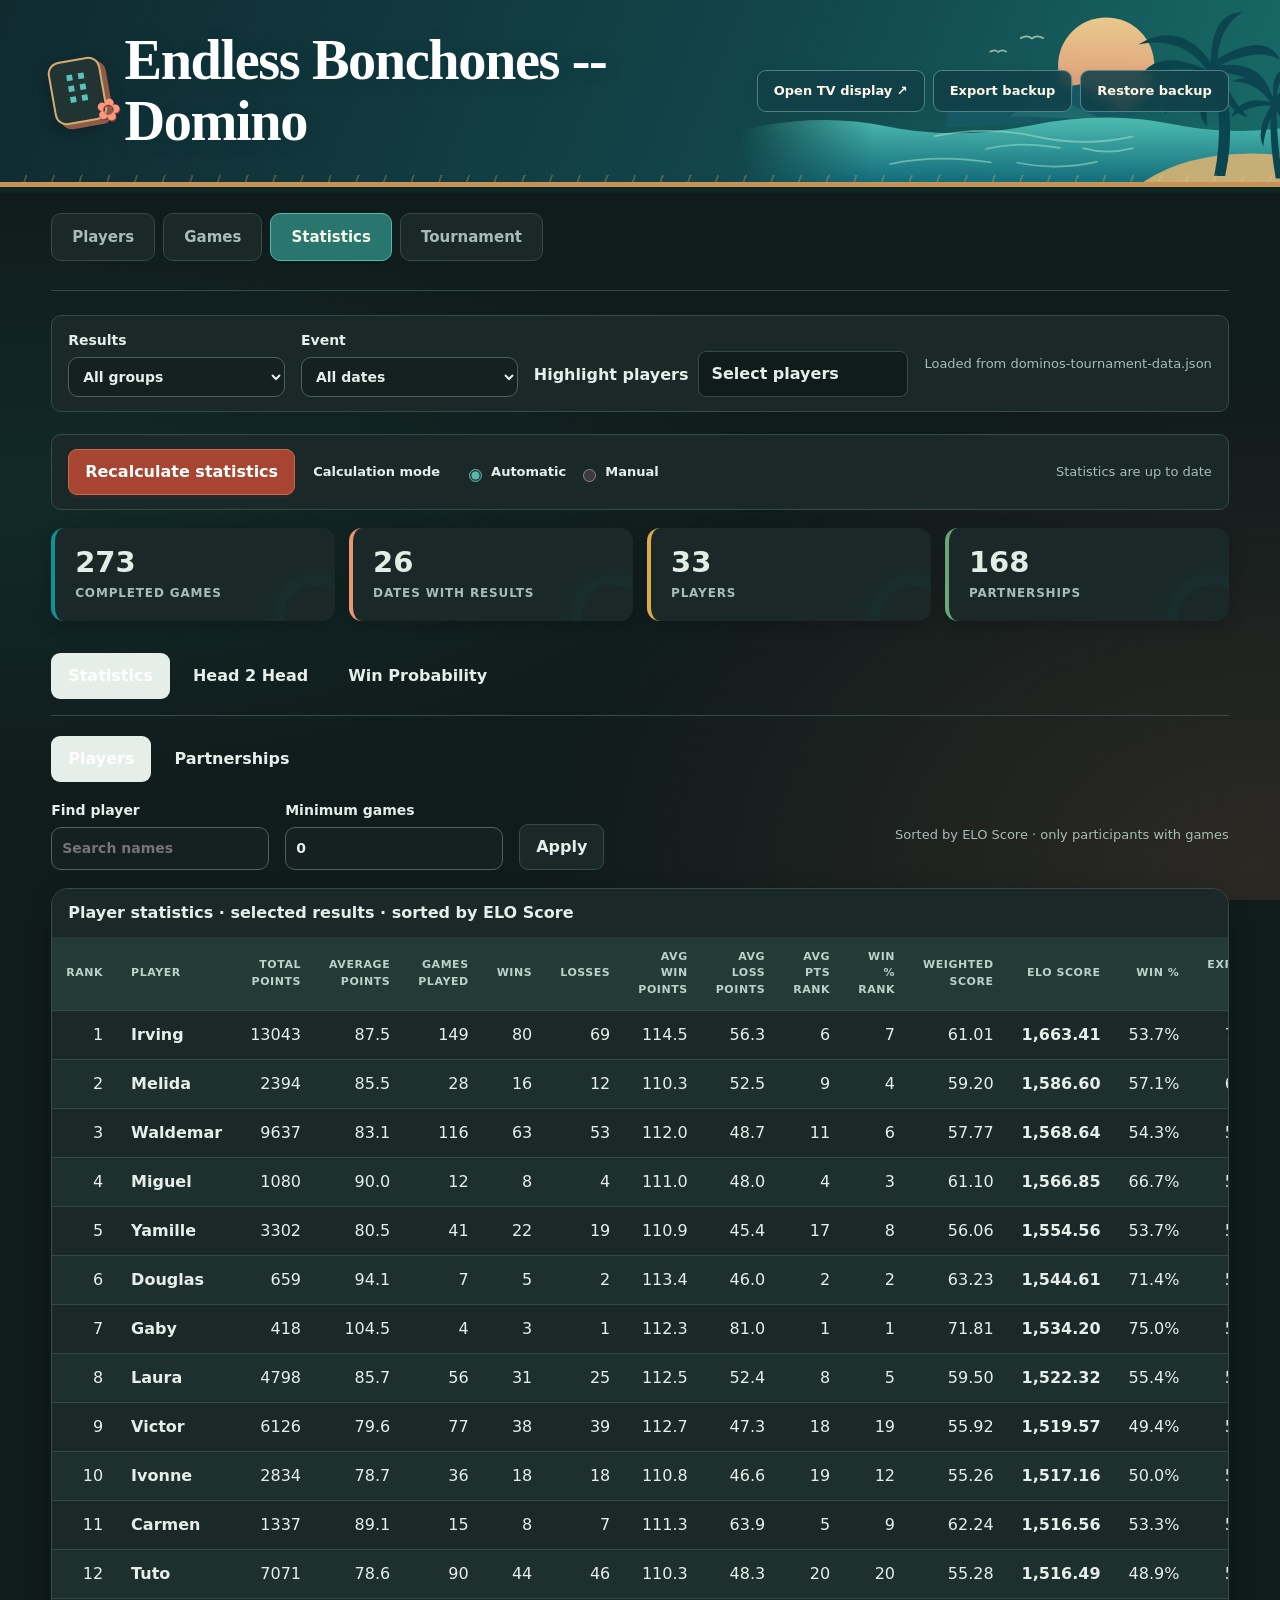
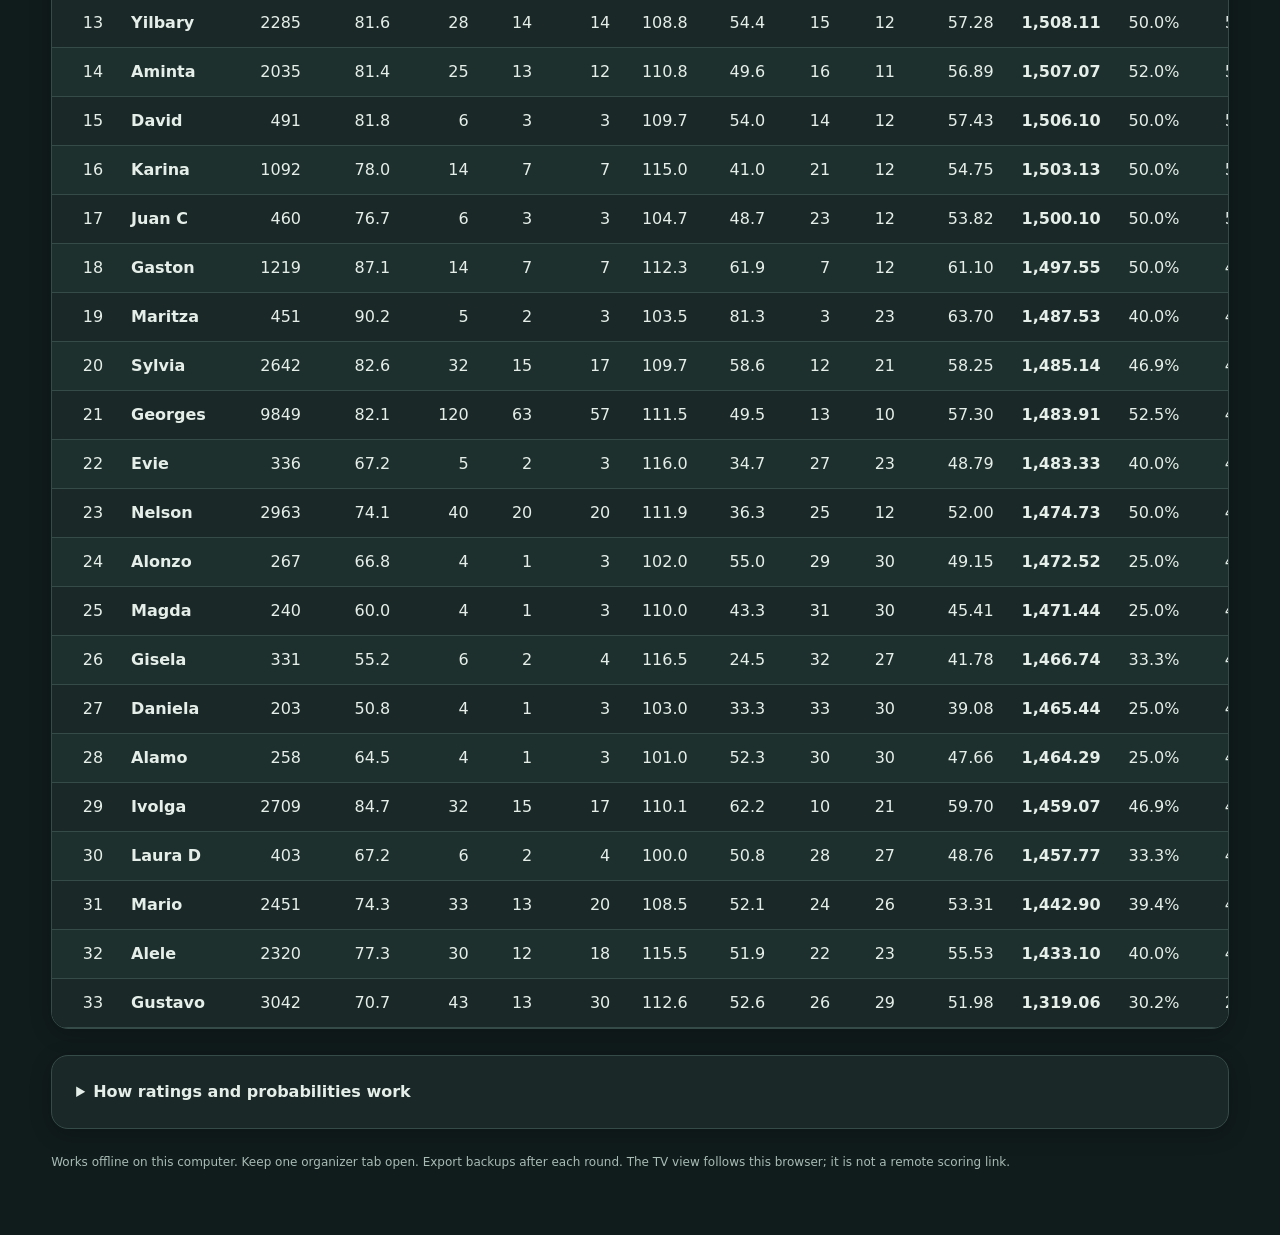
==== commit 0a4a900d: "Minor cosmetic changes" ====
--- a/statistics.html
+++ b/statistics.html
@@ -510,7 +510,7 @@
 function historyView(){
  const summary=H.summarize(historyData,{source:historySource,eventId:historyEvent});
  const scored=summary.games.length,events=new Set(summary.games.map(m=>m.eventId)).size,players=[...summary.players.values()].filter(p=>p.played&&historyEntryVisible(p)).length,pairs=[...summary.pairs.values()].filter(p=>p.played&&historyEntryVisible(p,true)).length;
- return `<section class="history-heading"><p class="eyebrow">THE LONG GAME</p><h2>Your domino record, together.</h2><p class="muted">Player and partnership statistics, head-to-head records, and ELO-based win probabilities. Calculations use the Wednesday Group formulas for the selected results.</p></section>${historyFilterControls(summary)}<div class="history-calc-controls"><button id="historyRecalculate" class="primary">Recalculate statistics</button><fieldset><legend>Calculation mode</legend><label><input type="radio" name="historyCalcMode" value="automatic" ${historyAutoRecalculate?'checked':''}> Automatic</label><label><input type="radio" name="historyCalcMode" value="manual" ${historyAutoRecalculate?'':'checked'}> Manual</label></fieldset><span class="small muted" aria-live="polite">${historyStale?'Changes pending recalculation':'Statistics are up to date'}</span></div>
+ return `${historyFilterControls(summary)}<div class="history-calc-controls"><button id="historyRecalculate" class="primary">Recalculate statistics</button><fieldset><legend>Calculation mode</legend><label><input type="radio" name="historyCalcMode" value="automatic" ${historyAutoRecalculate?'checked':''}> Automatic</label><label><input type="radio" name="historyCalcMode" value="manual" ${historyAutoRecalculate?'':'checked'}> Manual</label></fieldset><span class="small muted" aria-live="polite">${historyStale?'Changes pending recalculation':'Statistics are up to date'}</span></div>
  <div class="stats"><div class="stat"><b>${scored}</b><span>Completed games</span></div><div class="stat"><b>${events}</b><span>Dates with results</span></div><div class="stat"><b>${players}</b><span>Players</span></div><div class="stat"><b>${pairs}</b><span>Partnerships</span></div></div>
  ${historyError?`<div class="notice" role="alert">${esc(historyError)}</div>`:''}
  ${historyConflicts.length?`<div class="notice" role="alert"><b>Shared history changed while you had local drafts.</b><p>Export is paused. Review the affected records: ${historyConflicts.map(c=>esc(c.title)).join(', ')}.</p><button id="historyUsePublished">Discard local drafts and use shared history</button><button id="historyKeepDrafts">Keep my versions of conflicting events</button></div>`:''}
@@ -767,7 +767,7 @@
 }
 function render(){
  refreshLiveHistory();
- document.body.classList.toggle('tv',isTV);$('eventTitle').textContent=state.title;
+ document.body.classList.toggle('tv',isTV);$('eventTitle').textContent='Endless Bonchones -- Domino';
  if(isTV&&!$('tvStage')){const stage=document.createElement('div');stage.id='tvStage';const header=document.querySelector('body>header'),shell=document.querySelector('body>.shell');document.body.insertBefore(stage,header);stage.append(header,shell);}
 
  $('headerActions').innerHTML=isTV?'<button id="fullscreen">Full screen</button><button id="tvToggle">Switch view</button>':['date','players'].includes(activeModule)?'':'<button id="tvOpen">Open TV display ↗</button><button id="export">Export backup</button><button id="import">Restore backup</button><input id="file" type="file" accept=".json,application/json" hidden>';
